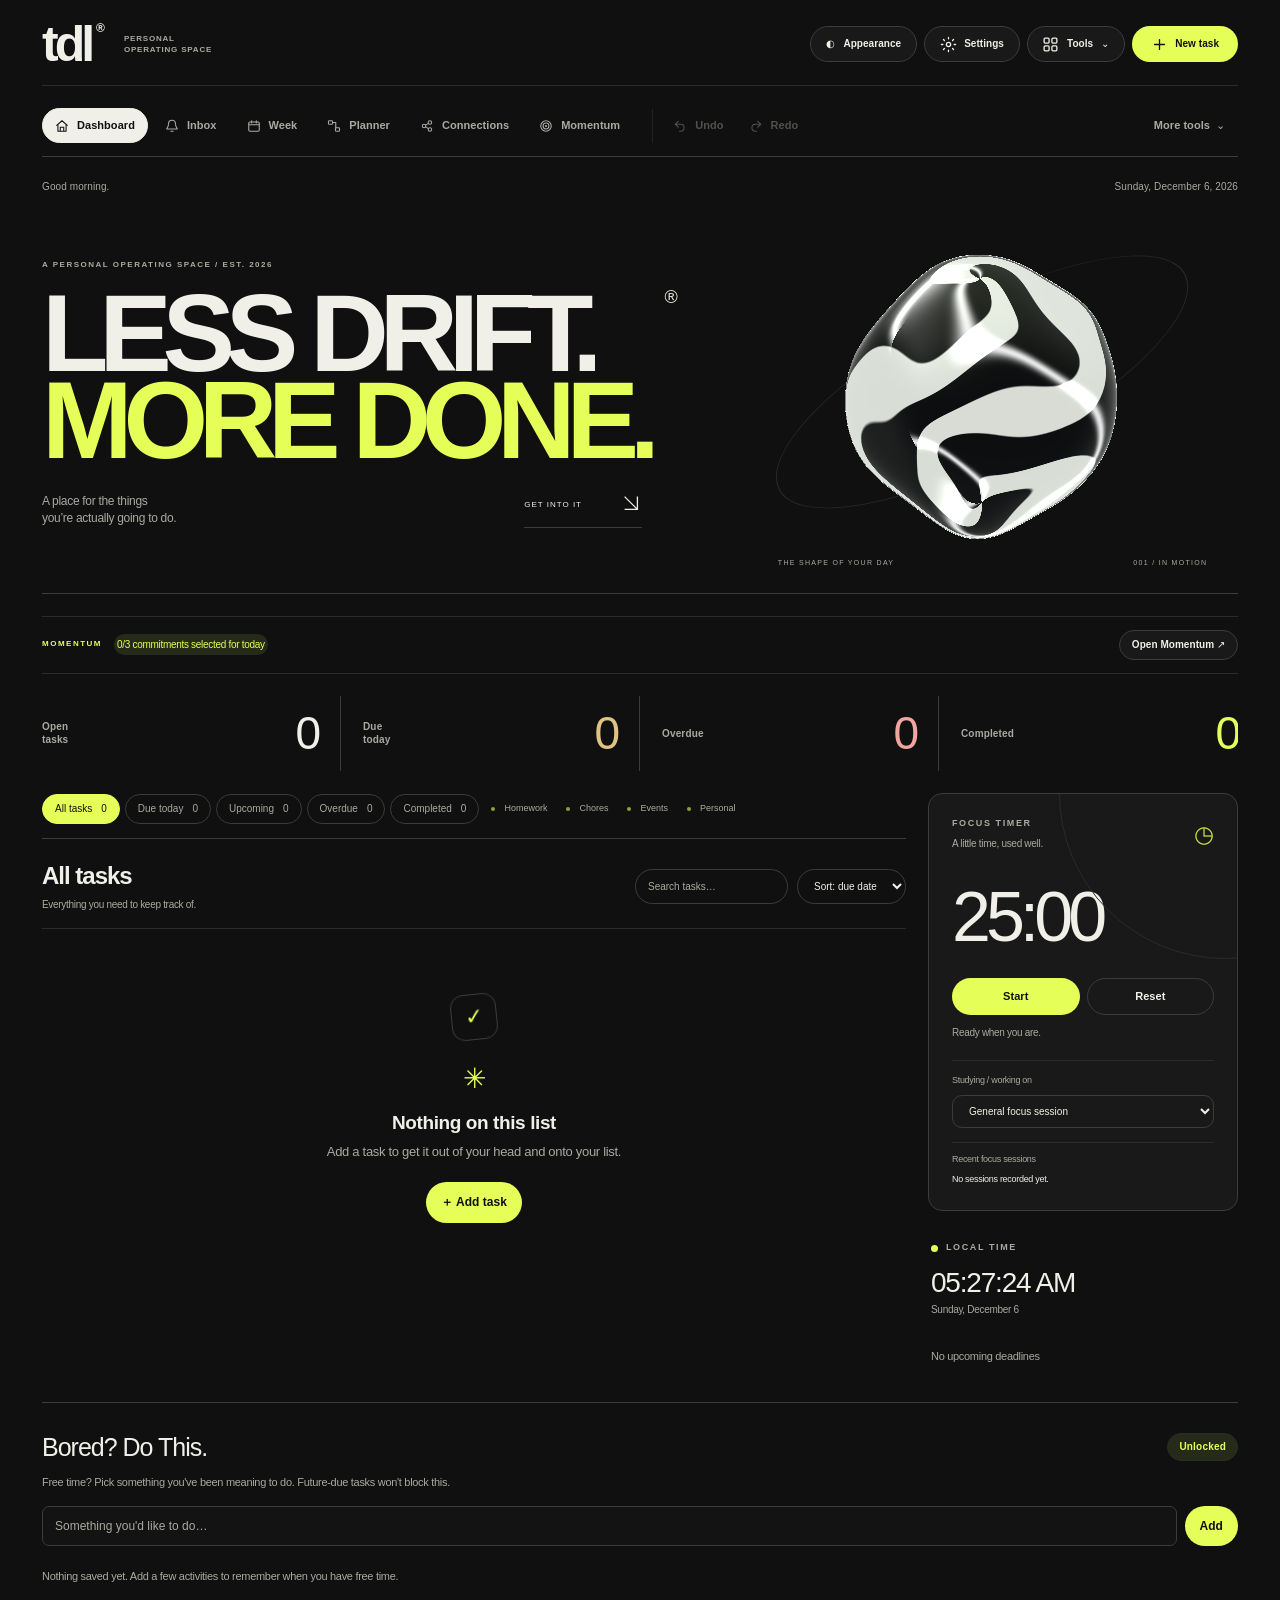
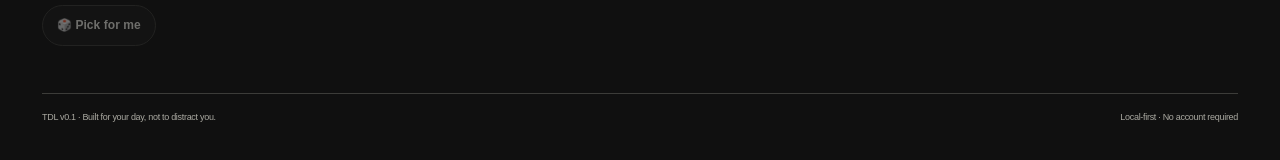
==== app/index.html @ ccfc3666 "Rebuild TDL as an interactive kinetic studio with cursor bubble and chrome sculpture" ====
<!doctype html>
<html lang="en">
<head>
<meta charset="utf-8"><meta name="viewport" content="width=device-width,initial-scale=1">
<meta name="theme-color" content="#090f18"><meta name="description" content="A private, offline-first task dashboard."><link rel="manifest" href="./manifest.webmanifest"><link rel="stylesheet" href="./tdl-extras.css"><link rel="icon" href="./icon.svg" type="image/svg+xml"><title>TDL — Your workspace</title>
<style>
:root{color-scheme:dark;--bg:#11151d;--panel:#1a202b;--line:#303a4a;--text:#eef2f8;--muted:#9aa7ba;--green:#b3f28a;--red:#ff9999;--yellow:#f1d17c}
*{box-sizing:border-box}body{margin:0;background:var(--bg);color:var(--text);font:15px/1.5 system-ui,-apple-system,"Segoe UI",sans-serif}.wrap{max-width:1100px;margin:auto;padding:28px 18px 50px}header{display:flex;justify-content:space-between;align-items:center;gap:12px;margin-bottom:30px}.brand{display:flex;align-items:center;gap:12px}.logo{display:grid;place-items:center;width:42px;height:42px;border-radius:12px;background:var(--green);color:var(--ui-accent-strong);font-weight:900;font-size:20px}.brand h1{margin:0;font-size:22px}.brand p{margin:0;color:var(--text);font-size:14px;font-weight:850;line-height:1.35;letter-spacing:.1px;min-height:38px;max-width:310px}.brand{flex:0 0 345px;min-width:0}.brand>div:last-child{min-width:0}.brand p.tagline-blink{animation:tagline-blink .5s ease-in-out}@keyframes tagline-blink{0%,100%{opacity:1}35%,65%{opacity:.08}}@media(prefers-reduced-motion:reduce){.brand p.tagline-blink{animation:none}}@media(max-width:780px){header{flex-wrap:wrap}.brand{flex:1 1 100%}.brand p{min-height:0}}.btn{border:1px solid var(--line);background:var(--ui-surface-raised);color:var(--text);padding:10px 13px;border-radius:9px;font-weight:650;cursor:pointer}.btn:hover{filter:brightness(1.15)}.primary{background:var(--green);border-color:var(--green);color:var(--ui-accent-strong)}.intro{display:flex;justify-content:space-between;align-items:end;gap:16px;margin-bottom:22px}.eyebrow{color:var(--green);font-size:11px;letter-spacing:1.5px;text-transform:uppercase;font-weight:800}.intro h2{font-size:clamp(27px,4vw,37px);letter-spacing:-1px;margin:5px 0}.intro p,.date{margin:0;color:var(--muted)}.date{text-align:right;font-size:13px}.stats{display:grid;grid-template-columns:repeat(4,1fr);gap:12px;margin-bottom:20px}.stat{padding:15px 17px;border:1px solid var(--line);border-radius:13px;background:var(--panel)}.stat span{color:var(--muted);font-size:12px}.stat strong{display:block;font-size:28px;letter-spacing:-1px}.layout{display:grid;grid-template-columns:190px minmax(0,1fr);gap:15px}.side,.main{border:1px solid var(--line);border-radius:14px;background:var(--panel);overflow:hidden}.side{padding:12px;align-self:start}.side label{display:block;color:var(--muted);font-size:10px;letter-spacing:1.4px;font-weight:800;padding:8px}.nav{display:flex;justify-content:space-between;width:100%;border:0;border-radius:8px;padding:10px;background:transparent;color:var(--muted);text-align:left;cursor:pointer}.nav.active,.nav:hover{background:var(--ui-surface-raised);color:var(--green)}.hint{border-top:1px solid var(--line);padding:12px 8px 3px;margin-top:12px;color:var(--muted);font-size:11px}.toolbar{padding:16px;border-bottom:1px solid var(--line);display:flex;justify-content:space-between;align-items:center;gap:12px;flex-wrap:wrap}.toolbar h3{margin:0;font-size:17px}.toolbar p{margin:2px 0 0;color:var(--muted);font-size:12px}.tools{display:flex;gap:7px;flex-wrap:wrap}input,select,textarea{font:inherit;color:var(--text);background:var(--ui-surface-deep);border:1px solid var(--line);border-radius:8px;padding:9px}.search{width:190px}.tasklist{padding:4px 16px}.task{display:grid;grid-template-columns:20px minmax(0,1fr) auto;gap:12px;padding:15px 0;border-bottom:1px solid var(--line);align-items:start}.task:last-child{border:0}.check{width:18px;height:18px;margin-top:4px;accent-color:var(--green)}.task-title{font-weight:700;overflow-wrap:anywhere}.done .task-title{text-decoration:line-through;color:var(--muted)}.notes{font-size:12px;color:var(--muted);white-space:pre-wrap;overflow-wrap:anywhere;margin-top:4px}.meta{display:flex;flex-wrap:wrap;gap:5px;margin-top:8px}.pill{background:var(--ui-surface-raised);color:var(--text);border-radius:20px;padding:3px 8px;font-size:10px;font-weight:750}.high,.overdue{background:var(--danger-soft);color:var(--red)}.medium,.today{background:var(--warning-soft);color:var(--yellow)}.low{background:var(--accent-soft);color:var(--ui-accent-strong)}.actions{display:flex;gap:3px}.actions button{border:0;background:transparent;color:var(--muted);padding:5px;cursor:pointer}.actions button:hover{color:var(--text)}.empty{text-align:center;padding:42px 16px}.empty p{color:var(--muted);font-size:13px}.footer{margin-top:14px;color:var(--muted);font-size:11px;display:flex;justify-content:space-between;gap:10px}.hidden{display:none!important}.backdrop{position:fixed;inset:0;background:var(--ui-surface-deep);display:grid;place-items:center;padding:16px;z-index:5}.modal{width:min(540px,100%);max-height:90vh;overflow:auto;background:var(--ui-surface);border:1px solid var(--ui-edge-strong);border-radius:15px;padding:22px}.modalhead{display:flex;justify-content:space-between;align-items:center;margin-bottom:18px}.modalhead h3{margin:0}.fields{display:grid;grid-template-columns:1fr 1fr;gap:12px}.field{display:flex;flex-direction:column;gap:5px}.field.full{grid-column:1/-1}.field label{font-size:12px;color:var(--text);font-weight:700}.field input,.field select,.field textarea{width:100%}.field textarea{min-height:75px;resize:vertical}.formactions{display:flex;justify-content:flex-end;gap:8px;margin-top:18px}.toast{position:fixed;bottom:20px;left:50%;transform:translateX(-50%);background:var(--green);color:var(--ui-accent-strong);padding:10px 16px;border-radius:9px;font-weight:700;font-size:13px;z-index:10}
.time-tools{display:grid;grid-template-columns:minmax(0,.9fr) minmax(0,1.1fr);gap:12px;margin-bottom:20px}.time-card{border:1px solid var(--line);border-radius:14px;background:linear-gradient(145deg,var(--ui-surface),var(--ui-surface));padding:17px 19px;min-width:0}.time-card-label{font-size:10px;letter-spacing:1.6px;font-weight:850;color:var(--muted);display:flex;align-items:center;gap:8px}.time-dot{width:7px;height:7px;background:var(--green);border-radius:50%;box-shadow:0 0 10px #b3f28a70}.live-clock{font-size:clamp(31px,5vw,48px);font-weight:750;letter-spacing:-2px;font-variant-numeric:tabular-nums;line-height:1.35;margin-top:6px}.clock-date,.timer-subtitle,.timer-status{font-size:12px;color:var(--muted)}.notification-btn{margin-top:12px;padding:8px 11px;font-size:12px}.notification-status{font-size:11px;color:var(--muted);margin-top:6px;min-height:16px}.deadline-countdowns{display:grid;gap:7px;margin-top:13px}.deadline-countdown{display:flex;justify-content:space-between;align-items:center;gap:12px;padding:7px 9px;border:1px solid var(--line);border-radius:8px;background:var(--ui-surface-deep);font-size:12px;min-width:0}.deadline-task{overflow:hidden;text-overflow:ellipsis;white-space:nowrap;color:var(--text)}.deadline-left{flex-shrink:0;font-weight:800;font-variant-numeric:tabular-nums}.deadline-countdown.red .deadline-left{color:var(--red)}.deadline-countdown.yellow .deadline-left{color:var(--yellow)}.deadline-countdown.green .deadline-left{color:var(--green)}.deadline-empty,.deadline-more{font-size:11px;color:var(--muted)}.deadline-empty{margin-top:10px}.timer-heading{display:flex;align-items:center;justify-content:space-between}.timer-icon{font-size:25px;color:var(--green)}.timer-display{font-size:clamp(35px,5vw,46px);font-weight:750;letter-spacing:-1.5px;font-variant-numeric:tabular-nums;line-height:1.25;margin:2px 0 12px}.timer-controls{display:flex;align-items:end;gap:8px;flex-wrap:wrap}.timer-duration{display:flex;flex-direction:column;gap:3px;color:var(--muted);font-size:10px;font-weight:700}.timer-duration input{width:76px;padding:8px}.timer-controls .btn{padding:9px 12px}.timer-status{margin:9px 0 0;min-height:18px}
@media(max-width:700px){.wrap{padding:18px 12px 35px}.time-tools{grid-template-columns:1fr}.stats{grid-template-columns:repeat(2,1fr)}.layout{grid-template-columns:1fr}.side{display:grid;grid-template-columns:repeat(2,1fr)}.side label,.hint{display:none}.intro{align-items:start;flex-direction:column}.date{text-align:left}.task{grid-template-columns:20px minmax(0,1fr)}.actions{grid-column:2;justify-content:flex-end}.search{flex:1;min-width:100px}.footer{flex-direction:column}}
@media(max-width:430px){.fields{grid-template-columns:1fr}.field.full{grid-column:auto}.date{font-size:12px}}
.focus-options{border-top:1px solid var(--line);margin-top:15px;padding-top:12px;display:grid;gap:7px;font-size:12px;color:var(--muted)}.focus-options select{width:100%;padding:8px;background:var(--ui-surface-deep);color:var(--text);border:1px solid var(--line);border-radius:8px}.focus-toggle{display:flex;align-items:center;gap:8px;color:var(--text)}.focus-options small{font-size:11px}.focus-history{margin-top:14px;padding-top:10px;border-top:1px solid var(--line);font-size:12px}.focus-history strong{display:block;margin-bottom:6px}.focus-history-row{display:flex;justify-content:space-between;gap:8px;padding:5px 0;color:var(--muted);border-bottom:1px solid var(--ui-edge-strong)}.focus-history-row span:first-child{overflow:hidden;text-overflow:ellipsis;white-space:nowrap}.focus-modal{position:fixed;inset:0;z-index:100;background:var(--ui-surface-deep);display:grid;place-items:center;padding:16px}.focus-modal.hidden{display:none}.focus-dialog{width:min(100%,450px);padding:24px;background:var(--panel);border:1px solid var(--line);border-radius:16px;box-shadow:0 16px 60px #0008}.focus-dialog h3{font-size:22px;margin:10px 0}.focus-dialog p{font-size:16px}.focus-dialog form{display:flex;gap:8px}.focus-dialog input{min-width:0;flex:1;padding:10px;background:var(--ui-surface-deep);color:var(--text);border:1px solid var(--line);border-radius:8px}.focus-dialog-actions{display:flex;justify-content:space-between;align-items:center;gap:8px;margin-top:14px;color:var(--muted);font-size:12px}#focusFeedback{font-size:12px;color:var(--yellow);min-height:18px}
.settings-dialog{max-height:min(90vh,760px);overflow:auto}.settings-group{display:grid;gap:10px;border-top:1px solid var(--line);padding:16px 0}.settings-group strong{font-size:14px}.settings-group label{font-size:13px}.settings-group small,.settings-group p{color:var(--muted);font-size:12px;margin:0}.settings-group input[type=number]{width:92px;padding:9px;background:var(--ui-surface-deep);border:1px solid var(--line);border-radius:8px;color:var(--text)}.settings-group .btn{justify-self:start}.settings-note{font-size:11px!important}
#quickText{width:100%;min-height:160px;background:var(--ui-surface-deep);border:1px solid var(--line);border-radius:8px;color:var(--text);padding:10px} .assignment-link{color:var(--green);font-size:12px;font-weight:700}
.stat-link{color:var(--text);text-align:left;cursor:pointer;font:inherit;transition:border-color .15s,background .15s}.stat-link:hover,.stat-link:focus-visible,.stat-link.active{border-color:var(--green);background:var(--ui-surface-raised);outline-offset:3px}.timer-edit{display:block;width:100%;height:auto;border:1px solid transparent;background:transparent;color:var(--text);font-family:inherit;text-align:left;padding:0;border-radius:7px;outline-offset:3px}.timer-edit:not(:disabled):hover,.timer-edit:not(:disabled):focus{border-color:var(--green);background:var(--ui-surface-deep)}.timer-edit:disabled{opacity:1;cursor:default;-webkit-text-fill-color:var(--text)}
.subtask-entry,.subtask-edit-row{display:flex;gap:8px;align-items:center}.subtask-entry input,.subtask-edit-row input[type=text]{flex:1;min-width:0}.subtask-editor,.subtasks{display:grid;gap:7px;margin-top:9px}.subtask-progress{font-size:12px;color:var(--muted);margin-top:7px}.subtask-row{display:flex;gap:8px;align-items:center;font-size:13px;cursor:pointer}.subtask-row input{accent-color:var(--green)}.subtask-row.is-done span{text-decoration:line-through;color:var(--muted)}
.activity-section{margin-top:18px;border:1px solid var(--line);border-radius:14px;background:var(--panel);padding:18px}.activity-head{display:flex;justify-content:space-between;align-items:center;gap:12px}.activity-head h3{margin:0;font-size:19px}.activity-status{font-size:11px;border-radius:99px;padding:4px 9px;background:var(--accent-soft);color:var(--green);font-weight:800}.activity-status.locked{background:var(--danger-soft);color:var(--red)}.activity-muted{color:var(--muted);font-size:13px;margin:8px 0}.activity-entry{display:flex;gap:8px;margin:14px 0}.activity-entry input{flex:1;min-width:0}.activity-items{display:grid;gap:8px;margin:12px 0}.activity-item{display:flex;gap:8px;align-items:center;justify-content:space-between;padding:9px 12px;background:var(--ui-surface-deep);border:1px solid var(--line);border-radius:9px}.activity-pick{padding:12px;background:var(--accent-soft);border-radius:9px;font-weight:700;color:var(--green)}.overdue-actions{display:flex;flex-wrap:wrap;gap:8px;margin-top:12px}
</style>
<link rel="stylesheet" href="./tdl-theme.css">
<link rel="stylesheet" href="./tdl-workspace.css">
<link rel="stylesheet" href="./tdl-momentum.css">
<link rel="stylesheet" href="./tdl-connections.css">
<link rel="stylesheet" href="./tdl-appearance.css">
<link rel="stylesheet" href="./tdl-kinetic.css">
<script src="./tdl-appearance.js"></script>
</head>
<body><div class="wrap">
<header>
<div class="brand"><div class="logo" aria-hidden="true">T.</div><div class="brand-details"><div class="brand-heading"><h1>tdl<sup>®</sup></h1><span class="brand-label">PERSONAL<br>OPERATING SPACE</span></div><p id="tagline" aria-live="polite">Man... DO DAT SHET.</p></div></div>
<div class="header-actions">
<button class="btn appearance-open" type="button" aria-haspopup="dialog"><span aria-hidden="true">◐</span> Appearance</button>
<button class="btn" id="settingsOpen" type="button"><span class="header-icon" aria-hidden="true"><svg viewBox="0 0 24 24" fill="none" stroke="currentColor" stroke-width="1.85" stroke-linecap="round" stroke-linejoin="round"><circle cx="12" cy="12" r="3"/><path d="M12 2v2M12 20v2M4.9 4.9l1.4 1.4m11.4 11.4 1.4 1.4M2 12h2m16 0h2M4.9 19.1l1.4-1.4M17.7 6.3l1.4-1.4"/></svg></span> Settings</button>
<details class="header-utilities"><summary class="btn"><span class="header-icon" aria-hidden="true"><svg viewBox="0 0 24 24" fill="none" stroke="currentColor" stroke-width="1.85" stroke-linecap="round" stroke-linejoin="round"><rect x="3" y="3" width="7" height="7" rx="1.5"/><rect x="14" y="3" width="7" height="7" rx="1.5"/><rect x="3" y="14" width="7" height="7" rx="1.5"/><rect x="14" y="14" width="7" height="7" rx="1.5"/></svg></span> Tools <span aria-hidden="true">⌄</span></summary>
<div class="utility-popover"><button class="btn" id="export" type="button">↓ Export tasks</button><button class="btn" id="importBtn" type="button">↑ Import tasks</button><button class="btn" id="quickAdd" type="button">↳ Paste assignment</button></div></details>
<button class="btn primary" id="add" type="button"><span class="header-icon" aria-hidden="true"><svg viewBox="0 0 24 24" fill="none" stroke="currentColor" stroke-width="1.85" stroke-linecap="round" stroke-linejoin="round"><path d="M12 5v14M5 12h14"/></svg></span> New task</button>
</div></header>
<section class="intro kinetic-hero" aria-labelledby="kinetic-title">
 <div class="kinetic-hero-top"><span id="greeting">Your day, in motion.</span><div class="date" id="todayLabel"></div></div>
 <div class="kinetic-hero-grid"><div class="kinetic-copy"><div class="eyebrow">A PERSONAL OPERATING SPACE / EST. 2026</div><h2 class="kinetic-title" id="kinetic-title">Less drift.<br><span>More done.</span><sup>®</sup></h2><div class="kinetic-hero-bottom"><p>A place for the things<br>you’re actually going to do.</p><button class="kinetic-jump" type="button" data-cursor="LET’S GO" aria-label="Jump to your tasks"><span>GET INTO IT</span><span aria-hidden="true"><svg width="22" height="22" viewBox="0 0 24 24" fill="none" stroke="currentColor" stroke-width="1.4"><path d="M5 5l14 14M5 19h14V5"/></svg></span></button></div></div>
 <div class="kinetic-art" aria-hidden="true"><canvas id="kinetic-chrome"></canvas><div class="kinetic-art-caption"><span>THE SHAPE OF YOUR DAY</span><span>001 / IN MOTION</span></div></div></div>
</section>
<section class="time-tools" aria-label="Clock and timer">
  <article class="time-card clock-card">
    <div class="time-card-label"><span class="time-dot"></span> LOCAL TIME</div>
    <div id="liveClock" class="live-clock" aria-label="Current local time">--:--:--</div>
    <div id="clockDate" class="clock-date">Loading date…</div>

    <div class="deadline-countdowns" id="deadlineCountdowns" aria-label="Upcoming task deadlines"></div>
  </article>
  <article class="time-card timer-card">
    <div class="timer-heading"><div><div class="time-card-label">FOCUS TIMER</div><div class="timer-subtitle">A little time, used well.</div></div><span class="timer-icon">◷</span></div>
    <input id="timerDisplay" class="timer-display timer-edit" type="text" inputmode="numeric" value="25:00" aria-label="Focus timer duration in minutes and seconds" title="Click to edit minutes and seconds before starting" spellcheck="false">
    <div class="timer-controls">
      <button class="btn primary" id="timerStart" type="button">Start</button>
      <button class="btn" id="timerReset" type="button">Reset</button>
    </div>
    <p id="timerStatus" class="timer-status">Ready when you are.</p>
    <div class="focus-options">
      <label for="focusTask">Studying / working on</label>
      <select id="focusTask"><option value="">General focus session</option></select>
      <small>Quiet focus mode. No random questions or interruptions.</small>
    </div>
    <div class="focus-history"><strong>Recent focus sessions</strong><div id="focusHistory">No sessions recorded yet.</div></div>
  </article>
</section>
<div id="settingsModal" class="focus-modal hidden" role="dialog" aria-modal="true" aria-labelledby="settingsTitle">
 <div class="focus-dialog settings-dialog">
  <div class="time-card-label">TDL PREFERENCES</div>
  <h3 id="settingsTitle">Settings</h3>
  <div class="settings-group"><strong>Make it yours</strong><small>Choose a workspace palette. Your choice stays on this device.</small><button class="btn appearance-open" type="button" aria-haspopup="dialog">Choose a theme</button></div>
  <div class="settings-group"><strong>Focus timer</strong>
   <small>Run your timer without interruptions. Completed focus time is saved locally in your session history.</small>
   <label for="settingTimerMinutes">Default timer duration (minutes)</label>
   <input type="number" id="settingTimerMinutes" min="1" max="180" value="25">
  </div>
  <div class="settings-group"><strong>Notifications</strong><p id="notificationStatus" class="settings-note" role="status">Checking browser permission…</p><div style="display:flex;gap:8px;flex-wrap:wrap"><button class="btn" type="button" id="enableNotifications">Enable notifications</button><button class="btn" type="button" id="testNotifications" disabled>Send test notification</button></div><p id="notificationTestResult" class="settings-note" role="status"></p><small>TDL checks reminders only while the app is running. Closed-app alerts are not currently supported. If a test is accepted but nothing appears on your Mac, check macOS System Settings → Notifications for TDL or Google Chrome, and check Focus/Do Not Disturb.</small></div>
  <div class="settings-group"><strong>Data & privacy</strong>
   <p>Tasks, settings, and focus history are stored in this browser. No account or cloud sync.</p>
   <button class="btn" type="button" id="settingsExport">Export task backup</button>
   <p class="settings-note">Export your tasks regularly. Clearing browser site data can erase your local information.</p>
  </div>
  <div class="focus-dialog-actions"><span id="settingsSaved" role="status">Changes save automatically.</span><button class="btn primary" type="button" id="settingsClose">Done</button></div>
 </div>
</div>
<div id="overdueCheckin" class="focus-modal hidden" role="dialog" aria-modal="true" aria-labelledby="overdueCheckinTitle"><div class="focus-dialog"><div class="time-card-label">OVERDUE CHECK-IN · EVERY 90 MINUTES</div><h3 id="overdueCheckinTitle">Did you finish this task?</h3><p id="overdueCheckinTask"></p><div class="overdue-actions"><button type="button" class="btn primary" id="overdueYes">Yes, finished it</button><button type="button" class="btn" id="overdueLater">Not yet — remind me later</button><button type="button" class="btn" id="overdueView">View task</button></div></div></div><div id="notificationModal" class="focus-modal hidden" role="dialog" aria-modal="true" aria-labelledby="notificationPromptTitle"><div class="focus-dialog"><div class="time-card-label">DEADLINE REMINDERS</div><h3 id="notificationPromptTitle">Enable notifications?</h3><p>TDL can remind you about today's tasks and approaching deadlines while the app is open. Allow browser notifications?</p><div class="focus-dialog-actions"><button class="btn" id="notificationNo" type="button">No thanks</button><button class="btn primary" id="notificationYes" type="button">Enable notifications</button></div></div></div>
<section class="stats" aria-label="Task filters"><button type="button" class="stat stat-link" data-stat-view="all"><span>Open tasks</span><strong id="openCount">0</strong></button><button type="button" class="stat stat-link" data-stat-view="today"><span>Due today</span><strong id="todayCount">0</strong></button><button type="button" class="stat stat-link" data-stat-view="overdue"><span>Overdue</span><strong id="overdueCount">0</strong></button><button type="button" class="stat stat-link" data-stat-view="completed"><span>Completed</span><strong id="doneCount">0</strong></button></section>
<div class="layout"><aside class="side"><label>VIEWS</label><button class="nav active" data-view="all">All tasks <span id="allCount">0</span></button><button class="nav" data-view="today">Due today <span id="navToday">0</span></button><button class="nav" data-view="upcoming">Upcoming <span id="navUpcoming">0</span></button><button class="nav" data-view="overdue">Overdue <span id="navOverdue">0</span></button><button class="nav" data-view="completed">Completed <span id="navDone">0</span></button><label>CATEGORIES</label><button class="nav" data-category="Homework">Homework</button><button class="nav" data-category="Chore">Chores</button><button class="nav" data-category="Event">Events</button><button class="nav" data-category="Personal">Personal</button><div id="customCategoryNav"></div><div class="hint">Tasks stay in this browser on this device. Export a backup before clearing browser data.</div></aside>
<main class="main"><div class="toolbar"><div><h3 id="listTitle">All tasks</h3><p id="subtitle">Everything you need to keep track of.</p></div><div class="tools"><input id="search" class="search" type="search" placeholder="Search tasks…" aria-label="Search tasks"><select id="sort" aria-label="Sort tasks"><option value="due">Sort: due date</option><option value="priority">Sort: priority</option><option value="newest">Sort: newest</option></select></div></div><div id="taskList" class="tasklist"></div></main></div>
<section class="activity-section" aria-labelledby="activitiesTitle"><div class="activity-head"><h3 id="activitiesTitle">Bored? Do This.</h3><span class="activity-status locked" id="activityStatus">Locked</span></div><p class="activity-muted" id="activityMessage">Finish today's and overdue tasks to unlock your activity bank.</p><div id="activitiesUnlocked" class="hidden"><form id="activityForm" class="activity-entry"><input id="activityInput" maxlength="140" placeholder="Something you'd like to do…" aria-label="Add optional activity" required><button class="btn primary" type="submit">Add</button></form><div id="activityItems" class="activity-items"></div><button class="btn" type="button" id="activityRandom">🎲 Pick for me</button><div id="activityPicked" class="activity-pick hidden" role="status"></div></div></section><div class="footer"><span>TDL v0.1 · Built for your day, not to distract you.</span><span>Local-first · No account required</span></div></div>
<div id="backdrop" class="backdrop hidden"><section class="modal" role="dialog" aria-modal="true" aria-labelledby="modalTitle"><div class="modalhead"><h3 id="modalTitle">Add a task</h3><button class="btn" id="close" aria-label="Close">×</button></div><form id="form"><div class="fields"><div class="field full"><label for="title">Task name *</label><input id="title" maxlength="160" required placeholder="Finish Network Security lab"></div><div class="field"><label for="category">Category</label><input id="category" type="text" maxlength="50" placeholder="e.g. Homework, STEM Club, Projects" autocomplete="off" spellcheck="false"><small style="color:var(--muted)">Type any category name. New categories appear in the sidebar.</small></div><div class="field"><label for="priority">Priority</label><select id="priority"><option value="medium">Medium</option><option value="high">High</option><option value="low">Low</option></select></div><div class="field"><label for="due">Due date (optional)</label><input id="due" type="date"></div><div class="field"><label for="time">Time (optional)</label><input id="time" type="time"></div><div class="field"><label for="repeat">Repeat</label><select id="repeat"><option value="none">Does not repeat</option><option value="daily">Every day</option><option value="weekdays">Weekdays (Mon–Fri)</option><option value="weekly">Every week</option><option value="monthly">Every month</option><option value="yearly">Every year</option></select></div><div class="field"><label for="repeatEnd">Repeat until (optional)</label><input id="repeatEnd" type="date"></div><div class="field full"><label for="assignmentUrl">Assignment URL</label><input id="assignmentUrl" type="url" maxlength="2000" placeholder="https://..."></div><div class="field full"><label for="subtaskEntry">Subtasks</label><div class="subtask-entry"><input id="subtaskEntry" maxlength="160" placeholder="Add a step…"><button type="button" class="btn" id="subtaskAdd">Add step</button></div><div id="subtaskEditor" class="subtask-editor"></div><small>Break larger tasks into checkable steps.</small></div><div class="field full"><label for="notes">Notes (optional)</label><textarea id="notes" maxlength="2000" placeholder="Details or anything you need to remember…"></textarea></div></div><div class="formactions"><button type="button" class="btn" id="cancel">Cancel</button><button class="btn primary" type="submit">Save task</button></div></form></section></div>
<div id="quickModal" class="focus-modal hidden" role="dialog" aria-modal="true" aria-labelledby="quickTitle"><div class="focus-dialog"><h3 id="quickTitle">Paste homework details</h3><p>Paste an assignment link or copied text. Review before saving.</p><textarea id="quickText" rows="7" placeholder="Chapter 8 Quiz&#10;Due: 2026-10-19 11:59 PM&#10;https://example.edu/assignment"></textarea><p id="quickStatus" role="status"></p><div class="focus-dialog-actions"><button class="btn" id="quickCancel" type="button">Cancel</button><button class="btn primary" id="quickParse" type="button">Review task</button></div></div></div><input type="file" id="file" accept=".json,application/json" class="hidden"><div id="toast" class="toast hidden" role="status"></div>
<script>
(function(){
"use strict";
var KEY="tdl.tasks.v1",tasks=read(),view="all",category="",editing=null,toastTimer;
function $(s){return document.querySelector(s)}function all(s){return Array.prototype.slice.call(document.querySelectorAll(s))}
function read(){try{var x=JSON.parse(localStorage.getItem(KEY)||"[]");return Array.isArray(x)?x.filter(function(t){return t&&typeof t.id==="string"&&typeof t.title==="string"}):[]}catch(e){return []}}
function save(){try{var priorData=localStorage.getItem(KEY);localStorage.setItem(KEY,JSON.stringify(tasks));if(window.TDLX&&typeof window.TDLX.afterTaskSave==="function"){try{window.TDLX.afterTaskSave(priorData)}catch(historyError){console.error("TDL task history failed",historyError)}}}catch(e){notify("Could not save. Browser storage may be unavailable.")}}
function today(){var d=new Date();return d.getFullYear()+"-"+String(d.getMonth()+1).padStart(2,"0")+"-"+String(d.getDate()).padStart(2,"0")}
function parseDate(s){if(!/^\d{4}-\d{2}-\d{2}$/.test(String(s||"")))return null;var p=s.split("-").map(Number),d=new Date(p[0],p[1]-1,p[2]);return d.getFullYear()===p[0]&&d.getMonth()===p[1]-1&&d.getDate()===p[2]?d:null}
// Recurrence is stored on each occurrence. Completing an occurrence creates the next one.
function isoLocal(d){return d.getFullYear()+"-"+String(d.getMonth()+1).padStart(2,"0")+"-"+String(d.getDate()).padStart(2,"0")}
function nextRepeatDate(date,repeat,anchorDay){var d=parseDate(date);if(!d)return "";if(repeat==="daily")d.setDate(d.getDate()+1);else if(repeat==="weekdays"){do{d.setDate(d.getDate()+1)}while(d.getDay()===0||d.getDay()===6)}else if(repeat==="weekly")d.setDate(d.getDate()+7);else if(repeat==="monthly"){var day=anchorDay||d.getDate();d.setDate(1);d.setMonth(d.getMonth()+1);var last=new Date(d.getFullYear(),d.getMonth()+1,0).getDate();d.setDate(Math.min(day,last))}else if(repeat==="yearly"){var month=d.getMonth(),day=anchorDay||d.getDate();d.setDate(1);d.setFullYear(d.getFullYear()+1);d.setMonth(month);d.setDate(Math.min(day,new Date(d.getFullYear(),month+1,0).getDate()))}else return "";return isoLocal(d)}
function spawnNextOccurrence(t){if(!t.repeat||t.repeat==="none"||!t.dueDate)return;var series=t.seriesId||t.id,original=tasks.filter(function(x){return x.id===series||x.seriesId===series}).sort(function(a,b){return (a.dueDate||"").localeCompare(b.dueDate||"")})[0],anchor=t.repeatAnchorDay||(original&&Number((original.dueDate||"").slice(-2)))||Number(t.dueDate.slice(-2));var next=nextRepeatDate(t.dueDate,t.repeat,anchor);if(!next||t.repeatEnd&&next>t.repeatEnd)return;if(tasks.some(function(x){return (x.id===series||x.seriesId===series)&&x.dueDate===next}))return;tasks.push(Object.assign({},t,{id:window.crypto&&crypto.randomUUID?crypto.randomUUID():String(Date.now())+Math.random(),seriesId:series,repeatAnchorDay:anchor,dueDate:next,completed:false,subtasks:taskSubtasks(t).map(function(st){return {id:window.crypto&&crypto.randomUUID?crypto.randomUUID():String(Date.now())+Math.random(),title:st.title,completed:false}}),createdAt:Date.now(),updatedAt:Date.now()}))}
function dateLabel(s){var d=parseDate(s);return d?d.toLocaleDateString(undefined,{month:"short",day:"numeric",year:d.getFullYear()!==new Date().getFullYear()?"numeric":undefined}):""}
function dueAt(t){if(!t.dueDate)return null;var d=parseDate(t.dueDate);if(!d)return null;if(t.dueTime){var p=t.dueTime.split(":").map(Number);d.setHours(p[0]||0,p[1]||0,0,0)}else d.setHours(23,59,59,999);return d}function overdue(t){var due=dueAt(t);return !t.completed&&due&&due.getTime()<Date.now()}function dueToday(t){return !t.completed&&t.dueDate===today()}
function safeAssignmentUrl(s){try{var u=new URL(String(s||"").trim());return /^https?:$/.test(u.protocol)?u.href:""}catch(e){return ""}}
function parseAssignment(text){var lines=text.trim().split(/\r?\n/).map(function(x){return x.trim()}).filter(Boolean),urlMatch=text.match(/https?:\/\/[^\s<>"']+/i),url=safeAssignmentUrl(urlMatch?urlMatch[0].replace(/[),.;]+$/,""):""),dueMatch=text.match(/\bdue\s*(?:date)?\s*[:\-]\s*([^\n]+)/i),due="",time="";if(dueMatch){var value=dueMatch[1],iso=value.match(/20\d{2}-\d{2}-\d{2}/);if(iso)due=iso[0];else{var d=new Date(value.replace(/\s+at\s+/i," "));if(!isNaN(d.getTime()))due=isoLocal(d)}var clock=value.match(/(\d{1,2}):(\d{2})\s*(am|pm)?/i);if(clock){var h=+clock[1],m=+clock[2];if(clock[3])h=h%12+(clock[3].toLowerCase()==="pm"?12:0);if(h<24&&m<60)time=String(h).padStart(2,"0")+":"+String(m).padStart(2,"0")}}var title=lines.find(function(x){return !/^https?:/i.test(x)&&!/^due\s*(date)?\s*[:\-]/i.test(x)&&x.length<=160})||"";return {title:title,url:url,due:due,time:time,notes:lines.filter(function(x){return x!==title&&!/^https?:/i.test(x)&&!/^due\s*(date)?\s*[:\-]/i.test(x)}).join("\n").slice(0,2000)}}
function esc(s){return String(s==null?"":s).replace(/[&<>"']/g,function(c){return {"&":"&amp;","<":"&lt;",">":"&gt;",'"':"&quot;","'":"&#39;"}[c]})}
function notify(s){var el=$("#toast");el.textContent=s;el.classList.remove("hidden");clearTimeout(toastTimer);toastTimer=setTimeout(function(){el.classList.add("hidden")},2500)}
function counts(){var open=tasks.filter(function(t){return !t.completed});return {open:open.length,today:open.filter(dueToday).length,overdue:open.filter(overdue).length,done:tasks.filter(function(t){return t.completed}).length,upcoming:open.filter(function(t){return t.dueDate&&t.dueDate>today()}).length}}
function stats(){var c=counts();$("#openCount").textContent=c.open;$("#todayCount").textContent=c.today;$("#overdueCount").textContent=c.overdue;$("#doneCount").textContent=c.done;$("#allCount").textContent=c.open;$("#navToday").textContent=c.today;$("#navOverdue").textContent=c.overdue;$("#navDone").textContent=c.done;$("#navUpcoming").textContent=c.upcoming}
function title(){if(category)return ({Homework:"Homework",Chore:"Chores",Event:"Events",Personal:"Personal"}[category]||category);return {all:"All tasks",today:"Due today",upcoming:"Upcoming",overdue:"Overdue",completed:"Completed"}[view]||"All tasks"}
function getTasks(){var q=$("#search").value.trim().toLowerCase();var list=tasks.filter(function(t){if(category&&t.category!==category)return false;if(!category){if(view==="today"&&!dueToday(t))return false;if(view==="upcoming"&&(t.completed||!t.dueDate||t.dueDate<=today()))return false;if(view==="overdue"&&!overdue(t))return false;if(view==="completed"&&!t.completed)return false;if(view!=="completed"&&view!=="overdue"&&t.completed)return false}return !q||[t.title,t.notes,t.category,t.priority].some(function(v){return String(v||"").toLowerCase().indexOf(q)!==-1})});var sort=$("#sort").value;if(view==="today"&&!category){list.sort(function(a,b){return dueAt(a).getTime()-dueAt(b).getTime()||(a.title||"").localeCompare(b.title||"")});return list}list.sort(function(a,b){if(sort==="newest")return (b.createdAt||0)-(a.createdAt||0);if(sort==="priority")return ({high:0,medium:1,low:2}[a.priority]||1)-({high:0,medium:1,low:2}[b.priority]||1)||(a.dueDate||"9999").localeCompare(b.dueDate||"9999");return (a.completed-b.completed)||(a.dueDate||"9999").localeCompare(b.dueDate||"9999")||(({high:0,medium:1,low:2}[a.priority]||1)-({high:0,medium:1,low:2}[b.priority]||1))});return list}
function taskSubtasks(t){return Array.isArray(t.subtasks)?t.subtasks.filter(function(x){return x&&typeof x.title==="string"}):[]}
var draftSubtasks=[];
function renderSubtaskEditor(){$("#subtaskEditor").innerHTML=draftSubtasks.map(function(st,i){return '<div class="subtask-edit-row" data-sub-index="'+i+'"><input type="checkbox" data-sub-edit="check" '+(st.completed?"checked":"")+' aria-label="Step completed"><input type="text" data-sub-edit="title" maxlength="160" value="'+esc(st.title)+'" aria-label="Step title"><button type="button" class="btn" data-sub-edit="remove" aria-label="Remove step">×</button></div>'}).join("")}
function addDraftSubtask(){var input=$("#subtaskEntry"),title=input.value.trim();if(!title)return;if(draftSubtasks.length>=50){notify("Maximum 50 steps");return}draftSubtasks.push({id:window.crypto&&crypto.randomUUID?crypto.randomUUID():String(Date.now())+Math.random(),title:title,completed:false});input.value="";renderSubtaskEditor();input.focus()}
$("#subtaskAdd").addEventListener("click",addDraftSubtask);
$("#subtaskEntry").addEventListener("keydown",function(e){if(e.key==="Enter"){e.preventDefault();addDraftSubtask()}});
$("#subtaskEditor").addEventListener("input",function(e){if(e.target.dataset.subEdit!=="title")return;var i=Number(e.target.closest("[data-sub-index]").dataset.subIndex);if(draftSubtasks[i])draftSubtasks[i].title=e.target.value});
$("#subtaskEditor").addEventListener("change",function(e){if(e.target.dataset.subEdit!=="check")return;var i=Number(e.target.closest("[data-sub-index]").dataset.subIndex);if(draftSubtasks[i])draftSubtasks[i].completed=e.target.checked});
$("#subtaskEditor").addEventListener("click",function(e){if(e.target.dataset.subEdit!=="remove")return;var i=Number(e.target.closest("[data-sub-index]").dataset.subIndex);draftSubtasks.splice(i,1);renderSubtaskEditor()});
function renderCategoryNav(){
 var defaults=["Homework","Chore","Event","Personal"];
 var names=Array.from(new Set(tasks.map(function(t){return String(t.category||"Personal").trim()}).filter(Boolean)));
 var custom=names.filter(function(n){return !defaults.some(function(d){return d.toLowerCase()===n.toLowerCase()})}).sort(function(a,b){return a.localeCompare(b)});
 $("#customCategoryNav").innerHTML=custom.map(function(n){return '<button class="nav" type="button" data-category="'+esc(n)+'">'+esc(n)+'</button>'}).join("");

}
$("#customCategoryNav").addEventListener("click",function(e){var b=e.target.closest("[data-category]");if(!b)return;view="all";category=b.dataset.category;render()});
function relationMeta(t){
 var links=window.TDLConnections;
 if(!links)return "";
 var info=links.summary(t.id);
 var out="";
 if(info.total)out+='<span class="pill tdlc-task-pill">↗ '+info.total+' link'+(info.total===1?"":"s")+'</span>';
 if(!t.completed&&info.blocked)out+='<span class="pill tdlc-task-blocked">⛔ '+info.blocked+' unmet prerequisite'+(info.blocked===1?"":"s")+'</span>';
 if(info.children)out+='<span class="pill tdlc-task-child-progress">◫ '+info.childrenDone+'/'+info.children+' child tasks</span>';
 return out
}
function render(){refreshFocusTaskOptions();stats();renderCategoryNav();renderActivityBank();all("[data-stat-view]").forEach(function(b){b.classList.toggle("active",!category&&b.dataset.statView===view);b.setAttribute("aria-pressed",String(!category&&b.dataset.statView===view))});$("#listTitle").textContent=title();$("#subtitle").textContent=view==="today"?"Handle today's priorities.":view==="upcoming"?"What's coming up next.":view==="overdue"?"Tasks that have passed their due date.":view==="completed"?"A record of what you've finished.":category?"Tasks in this category.":"Everything you need to keep track of.";all(".nav").forEach(function(b){b.classList.toggle("active",(!category&&b.dataset.view===view)||(!!category&&b.dataset.category===category))});var list=getTasks(),el=$("#taskList");if(!list.length){el.innerHTML='<div class="empty"><div style="font-size:28px">✳</div><h4>'+( $("#search").value.trim()?"No matching tasks":view==="completed"?"Nothing completed yet":"Nothing on this list")+'</h4><p>'+( $("#search").value.trim()?"Try a different search.":"Add a task to get it out of your head and onto your list.")+'</p><button class="btn primary" id="emptyAdd">＋ Add task</button></div>';$("#emptyAdd").addEventListener("click",function(){open()});return}el.innerHTML=list.map(function(t){var due=t.dueDate?'<span class="pill '+(overdue(t)?"overdue":dueToday(t)?"today":"")+'">'+(overdue(t)?"Overdue · ":dueToday(t)?"Today · ":"Due · ")+esc(dateLabel(t.dueDate))+(t.dueTime?" "+esc(t.dueTime):"")+"</span>":"";return '<article class="task '+(t.completed?"done":"")+'" data-id="'+esc(t.id)+'"><input class="check" type="checkbox" data-action="toggle" aria-label="Complete task" '+(t.completed?"checked":"")+'><div><div class="task-title">'+esc(t.title)+'</div>'+(t.notes?'<div class="notes">'+esc(t.notes)+"</div>":"")+(taskSubtasks(t).length?'<div class="subtask-progress">'+taskSubtasks(t).filter(function(x){return x.completed}).length+'/'+taskSubtasks(t).length+' steps completed</div><div class="subtasks">'+taskSubtasks(t).map(function(st){return '<label class="subtask-row '+(st.completed?"is-done":"")+'"><input type="checkbox" data-action="subtask-toggle" data-sub-id="'+esc(st.id)+'" '+(st.completed?"checked":"")+' '+(t.completed?"disabled":"")+'><span>'+esc(st.title)+'</span></label>'}).join("")+'</div>':"")+'<div class="meta"><span class="pill">'+esc(t.category||"Personal")+'</span><span class="pill '+esc(t.priority||"medium")+'">'+esc((t.priority||"medium").charAt(0).toUpperCase()+(t.priority||"medium").slice(1))+" priority</span>"+due+(safeAssignmentUrl(t.assignmentUrl)?'<a class="assignment-link" target="_blank" rel="noopener noreferrer" href="'+esc(safeAssignmentUrl(t.assignmentUrl))+'">↗ Open assignment</a>':"")+(t.repeat&&t.repeat!=="none"?'<span class="pill">↻ '+esc(({daily:"Daily",weekdays:"Weekdays",weekly:"Weekly",monthly:"Monthly",yearly:"Yearly"})[t.repeat]||t.repeat)+"</span>":"")+relationMeta(t)+"</div></div><div class=\"actions\"><button data-action=\"connections\" type=\"button\" aria-label=\"Open task connections\">↗ Links</button><button data-action=\"edit\" type=\"button\">Edit</button><button data-action=\"delete\" type=\"button\">Delete</button></div></article>" }).join("")}
function open(t){editing=t?t.id:null;$("#form").reset();$("#category").value="Personal";draftSubtasks=t?taskSubtasks(t).map(function(x){return Object.assign({},x)}):[];renderSubtaskEditor();$("#modalTitle").textContent=t?"Edit task":"Add a task";if(t){$("#title").value=t.title;$("#category").value=t.category||"Personal";$("#priority").value=t.priority||"medium";$("#due").value=t.dueDate||"";$("#time").value=t.dueTime||"";$("#notes").value=t.notes||"";$("#assignmentUrl").value=t.assignmentUrl||"";$("#repeat").value=t.repeat||"none";$("#repeatEnd").value=t.repeatEnd||""}$("#backdrop").classList.remove("hidden");$("#title").focus()}
function close(){ $("#backdrop").classList.add("hidden");editing=null}
$("#form").addEventListener("submit",function(e){e.preventDefault();if($("#subtaskEntry").value.trim())addDraftSubtask();var name=$("#title").value.trim();if(!name)return;var old=tasks.find(function(t){return t.id===editing});var repeat=$("#repeat").value,repeatEnd=$("#repeatEnd").value;if(repeat!=="none"&&!$("#due").value){notify("Recurring tasks need a due date.");return}if(repeat!=="none"&&repeatEnd&&repeatEnd<$("#due").value){notify("Repeat end must be on or after the due date.");return}if($("#assignmentUrl").value.trim()&&!safeAssignmentUrl($("#assignmentUrl").value)){notify("Invalid assignment URL");return}var item={id:editing||(window.crypto&&crypto.randomUUID?crypto.randomUUID():String(Date.now())+Math.random()),title:name,category:($("#category").value.trim()||"Personal"),priority:$("#priority").value,dueDate:$("#due").value,dueTime:$("#time").value,notes:$("#notes").value.trim(),subtasks:draftSubtasks.filter(function(x){return x.title.trim()}).map(function(x){return {id:x.id,title:x.title.trim(),completed:!!x.completed}}),assignmentUrl:safeAssignmentUrl($("#assignmentUrl").value),repeat:repeat,repeatEnd:repeat==="none"?"":repeatEnd,repeatAnchorDay:repeat==="none"?null:(old&&old.dueDate===$("#due").value&&old.repeatAnchorDay?old.repeatAnchorDay:Number($("#due").value.slice(-2))),seriesId:old?old.seriesId||old.id:null,completed:old?old.completed:false,createdAt:old?old.createdAt:Date.now(),updatedAt:Date.now()};if(old)tasks=tasks.map(function(t){return t.id===editing?item:t});else tasks.push(item);save();close();render();notify(old?"Task updated":"Task added")});
$("#quickAdd").addEventListener("click",function(){$("#quickModal").classList.remove("hidden");$("#quickText").focus()});
$("#quickCancel").addEventListener("click",function(){$("#quickModal").classList.add("hidden")});
$("#quickParse").addEventListener("click",function(){var raw=$("#quickText").value;if(!raw.trim()){$("#quickStatus").textContent="Paste a link or text first.";return}var d=parseAssignment(raw);$("#quickModal").classList.add("hidden");open();$("#category").value="Homework";$("#title").value=d.title;$("#assignmentUrl").value=d.url;$("#due").value=d.due;$("#time").value=d.time;$("#notes").value=d.notes;notify("Review details before saving")});
$("#add").addEventListener("click",function(){open()});$("#close").addEventListener("click",close);$("#cancel").addEventListener("click",close);$("#backdrop").addEventListener("click",function(e){if(e.target===$("#backdrop"))close()});document.addEventListener("keydown",function(e){if(e.key==="Escape")close();if((e.ctrlKey||e.metaKey)&&e.key.toLowerCase()==="k"){e.preventDefault();$("#search").focus()}});
all(".nav").forEach(function(b){b.addEventListener("click",function(){view=b.dataset.view||"all";category=b.dataset.category||"";render()})});all("[data-stat-view]").forEach(function(b){b.addEventListener("click",function(){view=b.dataset.statView;category="";$("#search").value="";render();$(".main").scrollIntoView({behavior:"smooth",block:"start"})})});$("#search").addEventListener("input",render);$("#sort").addEventListener("change",render);
$("#taskList").addEventListener("click",function(e){var b=e.target.closest("[data-action]");if(!b)return;var article=b.closest("[data-id]"),t=tasks.find(function(x){return x.id===article.dataset.id});if(!t)return;
 if(b.dataset.action==="connections"){
  if(window.TDLConnections)window.TDLConnections.openTask(t.id);
  else notify("Connections are still loading. Reload TDL if this persists.");
  return
 }
 if(b.dataset.action==="edit")open(t);if(b.dataset.action==="delete"&&confirm(window.TDLConnections&&window.TDLConnections.summary(t.id).total?
 "Delete this task? It has "+window.TDLConnections.summary(t.id).total+" connection(s). Connections stay saved as missing references until you restore this task or unlink them in Connections.":
 "Delete this task?")){tasks=tasks.filter(function(x){return x.id!==t.id});save();render();notify("Task deleted")}});
$("#taskList").addEventListener("change",function(e){if(e.target.matches('[data-action="subtask-toggle"]')){var article=e.target.closest("[data-id]"),task=tasks.find(function(t){return t.id===article.dataset.id});if(!task||task.completed)return;var subId=e.target.dataset.subId;task.subtasks=taskSubtasks(task).map(function(st){return st.id===subId?Object.assign({},st,{completed:e.target.checked}):st});task.updatedAt=Date.now();save();render();return}if(!e.target.matches('[data-action="toggle"]'))return;var id=e.target.closest("[data-id]").dataset.id;var target=tasks.find(function(t){return t.id===id});if(!target)return;var checked=e.target.checked;
 if(checked&&!target.completed&&window.TDLConnections&&window.TDLConnections.isBlocked(id)){
  var unmet=window.TDLConnections.blockers(id);
  var explanation=unmet.slice(0,3).map(function(t){return t.title}).join(", ")+(unmet.length>3?" and "+(unmet.length-3)+" more":"");
  if(!confirm("This task is BLOCKED by unfinished prerequisites: "+explanation+". Mark it complete anyway?")){
   e.target.checked=false;notify("Task left unfinished. Open Links to review prerequisites.");return
  }
 }
 tasks=tasks.map(function(t){return t.id===id?Object.assign({},t,{completed:checked,updatedAt:Date.now()}):t});if(checked&&!target.completed)spawnNextOccurrence(target);save();render()});
$("#export").addEventListener("click",function(){var blob=new Blob([JSON.stringify({app:"TDL",version:1,exportedAt:new Date().toISOString(),tasks:tasks,activities:activities},null,2)],{type:"application/json"}),url=URL.createObjectURL(blob),a=document.createElement("a");a.href=url;a.download="tdl-backup-"+today()+".json";a.click();URL.revokeObjectURL(url);notify("Backup exported")});
$("#importBtn").addEventListener("click",function(){$("#file").click()});$("#file").addEventListener("change",function(e){var f=e.target.files[0];if(!f)return;var reader=new FileReader();reader.onload=function(){try{var data=JSON.parse(reader.result),incoming=Array.isArray(data)?data:data.tasks;if(!Array.isArray(incoming)||!incoming.every(function(t){return t&&typeof t.title==="string"}))throw Error();if(!confirm("Import "+incoming.length+" tasks? This replaces the tasks currently saved in this browser."))return;tasks=incoming.map(function(t){return Object.assign({},t,{id:typeof t.id==="string"?t.id:String(Date.now())+Math.random()})});if(data&&Array.isArray(data.activities)){activities=data.activities.filter(function(a){return a&&typeof a.id==="string"&&typeof a.title==="string"}).slice(0,200);saveActivities()}save();render();notify("Backup imported")}catch(e){notify("That file is not a valid TDL backup")}$("#file").value=""};reader.readAsText(f)});
// Optional activities: a separate local collection gated by today's outstanding work.
var ACTIVITY_KEY="tdl.activities.v1",activities=readActivities(),activityChoice="";
function readActivities(){try{var data=JSON.parse(localStorage.getItem(ACTIVITY_KEY)||"[]");return Array.isArray(data)?data.filter(function(x){return x&&typeof x.id==="string"&&typeof x.title==="string"}).slice(0,200):[]}catch(e){return []}}
function saveActivities(){try{localStorage.setItem(ACTIVITY_KEY,JSON.stringify(activities))}catch(e){notify("Unable to save activities")}}
function activityBlockers(){return tasks.filter(function(t){return !t.completed&&t.dueDate&&t.dueDate<=today()})}
function renderActivityBank(){var blocked=activityBlockers(),locked=blocked.length>0;$("#activityStatus").textContent=locked?"Locked":"Unlocked";$("#activityStatus").classList.toggle("locked",locked);$("#activityMessage").textContent=locked?blocked.length+" task"+(blocked.length===1?"":"s")+" due today or overdue. Complete "+(blocked.length===1?"it":"them")+" to unlock your activity bank.":"Free time? Pick something you've been meaning to do. Future-due tasks won't block this.";$("#activitiesUnlocked").classList.toggle("hidden",locked);if(locked){activityChoice="";$("#activityPicked").classList.add("hidden");return}$("#activityItems").innerHTML=activities.length?activities.map(function(a){return '<div class="activity-item"><span>'+esc(a.title)+'</span><button type="button" class="btn" data-remove-activity="'+esc(a.id)+'">Remove</button></div>'}).join(""):'<p class="activity-muted">Nothing saved yet. Add a few activities to remember when you have free time.</p>';$("#activityRandom").disabled=!activities.length;if(activityChoice&&!activities.some(function(a){return a.id===activityChoice}))activityChoice="";var pick=activities.find(function(a){return a.id===activityChoice});$("#activityPicked").classList.toggle("hidden",!pick);if(pick)$("#activityPicked").textContent="Try this: "+pick.title}
$("#activityForm").addEventListener("submit",function(e){e.preventDefault();if(activityBlockers().length)return;var title=$("#activityInput").value.trim();if(!title)return;if(activities.length>=200){notify("Activity bank limit: 200");return}activities.push({id:window.crypto&&crypto.randomUUID?crypto.randomUUID():String(Date.now())+Math.random(),title:title});$("#activityInput").value="";saveActivities();renderActivityBank()});
$("#activityItems").addEventListener("click",function(e){var b=e.target.closest("[data-remove-activity]");if(!b||activityBlockers().length)return;activities=activities.filter(function(a){return a.id!==b.dataset.removeActivity});saveActivities();renderActivityBank()});
$("#activityRandom").addEventListener("click",function(){if(activityBlockers().length||!activities.length)return;activityChoice=activities[Math.floor(Math.random()*activities.length)].id;renderActivityBank()});
// Check-in cooldowns persist across reloads and are scoped to each task's current deadline.
var CHECKIN_KEY="tdl.overdueCheckins.v1",CHECKIN_MS=90*60000,activeCheckin=null;
function readCheckins(){try{var x=JSON.parse(localStorage.getItem(CHECKIN_KEY)||"{}");return x&&typeof x==="object"&&!Array.isArray(x)?x:{}}catch(e){return {}}}
function saveCheckins(x){try{localStorage.setItem(CHECKIN_KEY,JSON.stringify(x))}catch(e){}}
function overduePending(){return tasks.filter(function(t){return overdue(t)}).sort(function(a,b){return dueAt(a)-dueAt(b)})}
function closeOverdueCheckin(){activeCheckin=null;$("#overdueCheckin").classList.add("hidden")}
function checkOverdueCheckins(){if(activeCheckin||!$("#notificationModal").classList.contains("hidden")||!$("#settingsModal").classList.contains("hidden")||!$("#backdrop").classList.contains("hidden"))return;var now=Date.now(),history=readCheckins(),pending=overduePending(),live={};pending.forEach(function(t){live[t.id+":"+dueAt(t).getTime()]=true});Object.keys(history).forEach(function(k){if(!live[k])delete history[k]});var next=pending.find(function(t){var key=t.id+":"+dueAt(t).getTime();return !history[key]||now-history[key]>=CHECKIN_MS});if(!next){saveCheckins(history);return}activeCheckin=next.id;history[next.id+":"+dueAt(next).getTime()]=now;saveCheckins(history);$("#overdueCheckinTask").textContent=next.title;$("#overdueCheckin").classList.remove("hidden");if(notificationSupported()&&Notification.permission==="granted")sendTaskNotification("Overdue: did you finish it?",next.title+" — open TDL to respond.","tdl-overdue-"+next.id)}
$("#overdueYes").addEventListener("click",function(){var t=tasks.find(function(x){return x.id===activeCheckin});if(t&&!t.completed){
  if(window.TDLConnections&&window.TDLConnections.isBlocked(t.id)){
   var waiting=window.TDLConnections.blockers(t.id).map(function(x){return x.title}).slice(0,3).join(", ");
   if(!confirm("This overdue task is BLOCKED by: "+waiting+". Mark it complete anyway?")){closeOverdueCheckin();render();return}
  }
  t.completed=true;t.updatedAt=Date.now();spawnNextOccurrence(t);save()
 }closeOverdueCheckin();render();window.setTimeout(checkOverdueCheckins,300)});
$("#overdueLater").addEventListener("click",function(){closeOverdueCheckin();notify("We'll check again in 90 minutes.");window.setTimeout(checkOverdueCheckins,300)});
$("#overdueView").addEventListener("click",function(){closeOverdueCheckin();view="overdue";category="";$("#search").value="";render();$(".main").scrollIntoView({behavior:"smooth",block:"start"})});
window.setInterval(function(){renderActivityBank();checkOverdueCheckins()},60000);
document.addEventListener("visibilitychange",function(){if(!document.hidden){renderActivityBank();checkOverdueCheckins()}});
window.setTimeout(checkOverdueCheckins,1600);
// Rotate the tiny motivational crisis in the header. Entirely local and offline.
var taglines=["Man... DO DAT SHET.","This needs to get done like today btw."];
var taglineIndex=0;
window.setInterval(function(){
  var el=$("#tagline");
  if(!el)return;
  el.classList.remove("tagline-blink");
  void el.offsetWidth; // Restart the blink animation each time.
  el.classList.add("tagline-blink");
  window.setTimeout(function(){taglineIndex=(taglineIndex+1)%taglines.length;el.textContent=taglines[taglineIndex]},250);
  window.setTimeout(function(){el.classList.remove("tagline-blink")},520);
},15000);

// Live local clock. Uses the device's configured time zone and updates once per second.
function formatDeadline(ms){var mins=Math.max(0,Math.floor(ms/60000)),days=Math.floor(mins/1440),hours=Math.floor((mins%1440)/60),minutes=mins%60;if(days)return days+"d "+hours+"h";if(hours)return hours+"h "+minutes+"m";return minutes+"m"}
function renderDeadlineCountdowns(){var el=$("#deadlineCountdowns");if(!el)return;var now=Date.now(),upcoming=tasks.filter(function(t){if(t.completed)return false;var due=dueAt(t);return due&&due.getTime()>now}).map(function(t){return {task:t,due:dueAt(t)}}).sort(function(a,b){return a.due-b.due});if(!upcoming.length){el.innerHTML='<div class="deadline-empty">No upcoming deadlines</div>';return}el.innerHTML=upcoming.slice(0,5).map(function(item){var ms=item.due.getTime()-now,days=ms/86400000,level=ms<=86400000?"red":days<=3?"yellow":days>7?"green":"neutral";return '<div class="deadline-countdown '+level+'"><span class="deadline-task" title="'+esc(item.task.title)+'">'+esc(item.task.title)+'</span><span class="deadline-left">'+formatDeadline(ms)+'</span></div>'}).join("")+(upcoming.length>5?'<div class="deadline-more">+'+(upcoming.length-5)+' more upcoming</div>':"")}
function updateClock(){var now=new Date();$("#liveClock").textContent=now.toLocaleTimeString(undefined,{hour:"2-digit",minute:"2-digit",second:"2-digit"});$("#clockDate").textContent=now.toLocaleDateString(undefined,{weekday:"long",month:"long",day:"numeric"});renderDeadlineCountdowns();}
updateClock();window.setInterval(updateClock,1000);

// Local browser notifications: due-today summary plus deadlines entering the next 24 hours.
var NOTIFY_KEY="tdl.notificationHistory.v2";
function notificationHistory(){try{var value=JSON.parse(localStorage.getItem(NOTIFY_KEY)||"{}");return value&&typeof value==="object"&&!Array.isArray(value)?value:{}}catch(e){return {}}}
function setNotificationHistory(h){try{localStorage.setItem(NOTIFY_KEY,JSON.stringify(h))}catch(e){}}
function notificationStatus(message){var el=$("#notificationStatus");if(el)el.textContent=message}
function notificationSupported(){return "Notification" in window && window.isSecureContext}
// Prefer service-worker notifications, supported on more mobile browsers.
// This function reports whether the browser API accepted the notification,
// not whether the OS actually displayed it (e.g. macOS Focus can suppress it).
function sendTaskNotification(title,body,tag){
 if(!notificationSupported()||Notification.permission!=="granted")return Promise.resolve(false);
 var options={body:body,tag:tag,icon:"./icon.svg"};
 function pageFallback(){
  try{new Notification(title,options);return true}
  catch(e){return false}
 }
 if("serviceWorker" in navigator&&navigator.serviceWorker&&typeof navigator.serviceWorker.getRegistration==="function"){
  return navigator.serviceWorker.getRegistration("./").then(function(reg){
   if(reg&&typeof reg.showNotification==="function"){
    return reg.showNotification(title,options).then(function(){return true}).catch(function(){return pageFallback()});
   }
   return pageFallback();
  }).catch(function(){return pageFallback()});
 }
 return Promise.resolve(pageFallback());
}
function checkDeadlineNotifications(){
 if(!notificationSupported()||Notification.permission!=="granted")return;
 var now=Date.now(),todayKey=today(),history=notificationHistory(),dueTodayTasks=[],soonTasks=[];
 tasks.forEach(function(t){
  if(t.completed||!t.dueDate)return;
  var due=dueAt(t);if(!due)return;
  if(t.dueDate===todayKey){
   var k="today:"+todayKey+":"+t.id;
   if(!history[k])dueTodayTasks.push(t);
  }else if(due.getTime()>now&&due.getTime()-now<=86400000){
   var k2="soon:"+t.id+":"+due.getTime();
   if(!history[k2])soonTasks.push({task:t,due:due,key:k2});
  }
 });
 if(dueTodayTasks.length){
  var names=dueTodayTasks.slice(0,5).map(function(t){return t.title});
  var body=names.join(", ")+(dueTodayTasks.length>5?" and "+(dueTodayTasks.length-5)+" more":"");
  sendTaskNotification(dueTodayTasks.length===1?"Task due today":"Tasks due today",body,"tdl-due-today-"+todayKey).then(function(accepted){
   if(!accepted)return;
   var current=notificationHistory();
   dueTodayTasks.forEach(function(t){current["today:"+todayKey+":"+t.id]=true});
   setNotificationHistory(current);
  });
 }
 soonTasks.forEach(function(item){
  var mins=Math.max(1,Math.ceil((item.due.getTime()-now)/60000));
  var hours=Math.ceil(mins/60);
  var when=mins>=60?hours+" hour"+(hours===1?"":"s"):mins+" minute"+(mins===1?"":"s");
  sendTaskNotification("Deadline coming up",item.task.title+" is due in about "+when+".","tdl-deadline-"+item.task.id+"-"+item.due.getTime()).then(function(accepted){
   if(!accepted)return;
   var current=notificationHistory();current[item.key]=true;setNotificationHistory(current);
  });
 });
}
function updateNotificationControl(){var button=$("#enableNotifications"),test=$("#testNotifications");test.disabled=!notificationSupported()||Notification.permission!=="granted";if(!notificationSupported()){button.disabled=true;button.textContent="Notifications unavailable";notificationStatus("Notifications are not supported in this browser or context.");return}if(Notification.permission==="granted"){button.disabled=true;button.textContent="Notifications enabled";notificationStatus("Enabled. TDL checks deadlines while the app is open.");checkDeadlineNotifications()}else if(Notification.permission==="denied"){button.disabled=true;button.textContent="Notifications blocked";notificationStatus("Blocked by the browser. Change TDL's notification permission in site settings to enable reminders.")}else{button.disabled=false;button.textContent="Enable notifications";notificationStatus("Not enabled. You can request permission here.")}}
var NOTIFICATION_PROMPT_KEY="tdl.notificationPrompt.v1";
function hideNotificationPrompt(){ $("#notificationModal").classList.add("hidden") }
function requestTDLNotifications(){if(!notificationSupported()||Notification.permission!=="default"){hideNotificationPrompt();updateNotificationControl();return}Notification.requestPermission().then(function(permission){hideNotificationPrompt();try{localStorage.setItem(NOTIFICATION_PROMPT_KEY,"answered")}catch(e){}updateNotificationControl();if(permission==="granted")checkDeadlineNotifications()}).catch(function(){hideNotificationPrompt();updateNotificationControl()})}
$("#enableNotifications").addEventListener("click",requestTDLNotifications);
$("#testNotifications").addEventListener("click",function(){
 var status=$("#notificationTestResult");
 if(!notificationSupported()||Notification.permission!=="granted"){status.textContent="Enable notifications in TDL and Chrome first.";return}
 status.textContent="Sending a test notification…";
 sendTaskNotification("TDL notification test","If you see this, Chrome accepted the test alert.","tdl-notification-test-"+Date.now()).then(function(accepted){
  status.textContent=accepted?"The browser accepted the test. If you didn't see an alert, check your Mac's Notifications settings and Focus mode.":"TDL couldn't create a notification. Check your browser/OS permissions, then try again.";
 });
});
$("#notificationYes").addEventListener("click",requestTDLNotifications);
$("#notificationNo").addEventListener("click",function(){try{localStorage.setItem(NOTIFICATION_PROMPT_KEY,"answered")}catch(e){}hideNotificationPrompt()});
updateNotificationControl();
if(notificationSupported()&&Notification.permission==="default"){var answered=false;try{answered=localStorage.getItem(NOTIFICATION_PROMPT_KEY)==="answered"}catch(e){}if(!answered)$("#notificationModal").classList.remove("hidden")}
window.setInterval(checkDeadlineNotifications,60000);
// Persistent local preferences; the focus checks are on by default.
var SETTINGS_KEY="tdl.settings.v1";
function readSettings(){
 try{
  var data=JSON.parse(localStorage.getItem(SETTINGS_KEY)||"{}");
  return {timerMinutes:Number.isInteger(data.timerMinutes)&&data.timerMinutes>=1&&data.timerMinutes<=180?data.timerMinutes:25}
 }catch(e){return {timerMinutes:25}}
}
var settings=readSettings();
function persistSettings(){try{localStorage.setItem(SETTINGS_KEY,JSON.stringify(settings));$("#settingsSaved").textContent="Saved on this device."}catch(e){$("#settingsSaved").textContent="Unable to save settings."}}
function syncSettings(){$("#settingTimerMinutes").value=settings.timerMinutes}
syncSettings();
$("#settingsOpen").addEventListener("click",function(){$("#settingsModal").classList.remove("hidden");$("#settingsClose").focus()});
$("#settingsClose").addEventListener("click",function(){$("#settingsModal").classList.add("hidden");$("#settingsOpen").focus()});
$("#settingsModal").addEventListener("click",function(e){if(e.target===this)$("#settingsClose").click()});
$("#settingTimerMinutes").addEventListener("change",function(){var v=Number(this.value);if(!Number.isInteger(v)||v<1||v>180){this.value=settings.timerMinutes;return}settings.timerMinutes=v;persistSettings();syncSettings();if(!timerRunning&&!focusSession){remainingMs=v*60000;timerFinished=false;drawTimer()}});
$("#settingsExport").addEventListener("click",function(){$("#export").click()});
// Focus sessions track active time only; randomized questions were removed.
var FOCUS_KEY="tdl.focusSessions.v1",focusSession=null,focusLastTick=0;
function focusRecords(){try{var a=JSON.parse(localStorage.getItem(FOCUS_KEY)||"[]");return Array.isArray(a)?a:[]}catch(e){return []}}
function refreshFocusTaskOptions(){var select=$("#focusTask");if(!select)return;var previous=select.value;select.innerHTML='<option value="">General focus session</option>'+tasks.filter(function(t){return !t.completed}).map(function(t){return '<option value="'+esc(t.id)+'">'+esc(t.title)+'</option>'}).join("");select.value=previous;if(select.value!==previous)select.value=""}
function renderFocusHistory(){var el=$("#focusHistory"),records=focusRecords().slice(-5).reverse();el.innerHTML=records.length?records.map(function(r){var minutes=Math.round(r.activeMs/60000);return '<div class="focus-history-row"><span title="'+esc(r.taskTitle||"General focus")+'">'+esc(r.taskTitle||"General focus")+'</span><span>'+minutes+'m focused</span></div>'}).join(""):"No sessions recorded yet."}
function startFocusSession(){if(focusSession)return;var id=$("#focusTask").value,task=tasks.find(function(t){return t.id===id});focusSession={startedAt:Date.now(),taskId:id,taskTitle:task?task.title:"General focus",activeMs:0};focusLastTick=Date.now()}
function saveFocusSession(){if(!focusSession)return;var current=focusSession;focusSession=null;focusLastTick=0;if(current.activeMs<1000)return;current.endedAt=Date.now();var history=focusRecords();history.push(current);try{localStorage.setItem(FOCUS_KEY,JSON.stringify(history.slice(-300)))}catch(e){notify("Could not save focus history")}renderFocusHistory()}
function focusAccrue(){if(!focusSession||!timerRunning)return;var now=Date.now();focusSession.activeMs+=Math.max(0,Math.min(now-focusLastTick,2000));focusLastTick=now}
renderFocusHistory();
// The large timer display is directly editable while stopped or paused.
// Accepts minutes (e.g. 45) or MM:SS (e.g. 45:30), up to 180 minutes.
var timerInterval=null,timerEnd=0,remainingMs=settings.timerMinutes*60000,timerRunning=false,timerFinished=false;
function formatTimer(ms){var seconds=Math.max(0,Math.ceil(ms/1000));return String(Math.floor(seconds/60)).padStart(2,"0")+":"+String(seconds%60).padStart(2,"0")}
function parseTimerInput(raw){var value=String(raw).trim(),match=value.match(/^(\d{1,3})(?::([0-5]\d))?$/);if(!match)return null;var seconds=Number(match[1])*60+(match[2]?Number(match[2]):0);return seconds>=60&&seconds<=180*60?seconds*1000:null}
function stopTimerInterval(){if(timerInterval!==null){window.clearInterval(timerInterval);timerInterval=null}}
function drawTimer(){var ms=timerRunning?Math.max(0,timerEnd-Date.now()):remainingMs,display=$("#timerDisplay");if(document.activeElement!==display||timerRunning)display.value=formatTimer(ms);display.disabled=timerRunning;$("#timerStart").textContent=timerRunning?"Pause":timerFinished?"Start again":remainingMs<settings.timerMinutes*60000?"Resume":"Start"}
function applyTimerEdit(){if(timerRunning)return true;var value=parseTimerInput($("#timerDisplay").value);if(value===null){$("#timerStatus").textContent="Enter 1–180 minutes, optionally with seconds (e.g. 45:30).";$("#timerDisplay").value=formatTimer(remainingMs);return false}remainingMs=value;timerFinished=false;$("#timerStatus").textContent="Duration set. Ready when you are.";drawTimer();return true}
$("#timerDisplay").addEventListener("blur",applyTimerEdit);
$("#timerDisplay").addEventListener("keydown",function(e){if(e.key==="Enter"){e.preventDefault();this.blur()}});
function tickTimer(){focusAccrue();remainingMs=Math.max(0,timerEnd-Date.now());if(remainingMs<=0){remainingMs=0;timerRunning=false;timerFinished=true;stopTimerInterval();saveFocusSession();$("#timerStatus").textContent="Time is up.";drawTimer();notify("Timer finished");return}drawTimer()}
$("#timerStart").addEventListener("click",function(){
 // Do not run both TDL timers concurrently. The active focus room owns its task.
 if(!timerRunning&&window.TDLMomentum&&window.TDLMomentum.getState().focus.running){
  notify("Finish or pause the Momentum focus block before using the dashboard timer.");return
 }
 if(timerRunning){focusAccrue();remainingMs=Math.max(0,timerEnd-Date.now());timerRunning=false;stopTimerInterval();$("#timerStatus").textContent="Paused. Pick it up when you're ready.";drawTimer();return}
 if(document.activeElement===$("#timerDisplay")){if(!applyTimerEdit())return;$("#timerDisplay").blur()}
 if(timerFinished||remainingMs<=0){remainingMs=settings.timerMinutes*60000;timerFinished=false}
 timerRunning=true;timerEnd=Date.now()+remainingMs;if(!focusSession)startFocusSession();else{focusLastTick=Date.now()}$("#timerStatus").textContent="Timer running. Stay with one thing.";tickTimer();if(timerRunning)timerInterval=window.setInterval(tickTimer,200);
});
$("#timerReset").addEventListener("click",function(){focusAccrue();saveFocusSession();stopTimerInterval();timerRunning=false;timerFinished=false;remainingMs=settings.timerMinutes*60000;$("#timerStatus").textContent="Timer reset. Ready when you are.";drawTimer()});
drawTimer();

if("serviceWorker" in navigator && /^https?:$/.test(location.protocol)){window.addEventListener("load",function(){navigator.serviceWorker.register("./sw.js").catch(function(){/* TDL remains usable without service-worker support. */});});}
var d=new Date();$("#todayLabel").textContent=d.toLocaleDateString(undefined,{weekday:"long",month:"long",day:"numeric",year:"numeric"});$("#greeting").textContent=d.getHours()<12?"Good morning.":d.getHours()<18?"Good afternoon.":"Good evening.";
// Explicit integration bridge; current task storage keys remain unchanged.
window.TDLAppBridge={getTasks:function(){return tasks},setTasks:function(next){if(!Array.isArray(next))throw Error("Invalid task array");tasks=next},save:save,render:render,openTask:open,notify:notify,isTimerRunning:function(){return timerRunning},
 completeTask:function(id){
  var previous=tasks.find(function(t){return t.id===id});
  if(!previous||previous.completed)return false;
  tasks=tasks.map(function(t){return t.id===id?Object.assign({},t,{completed:true,updatedAt:Date.now()}):t});
  spawnNextOccurrence(previous);
  save();render();return true
 }};
render();
})();
</script>
<!-- Separate local-first extensions. Main tasks work even if an extension fails to load. -->
<script src="./tdl-extras-core.js"></script>
<script src="./tdl-inbox.js"></script>
<script src="./tdl-calendar.js"></script>
<script src="./tdl-planner.js"></script>
<script src="./tdl-momentum.js"></script>
<script src="./tdl-connections.js"></script>
<script src="./tdl-kinetic.js"></script>
</body></html>
---- app/tdl-extras.css ----
/* TDL Extras: Notification Center, Undo/History, Weekly Calendar, Visual Planner.
   All selectors are prefixed tdlx- to avoid changing the existing task dashboard. */
.tdlx-header { display:flex; gap:7px; flex-wrap:wrap; align-items:center; justify-content:flex-end }
.tdlx-header .btn{font-size:12px;padding:8px 10px}
.tdlx-pill{display:inline-block;min-width:18px;text-align:center;border-radius:12px;background:var(--green);color:var(--ui-accent-strong);font-weight:800;padding:0 5px}
.tdlx-overlay[hidden],.tdlx-hidden[hidden]{display:none!important}
.tdlx-overlay{position:fixed;inset:0;z-index:4000;background:var(--ui-surface-deep);display:flex;align-items:center;justify-content:center;padding:16px}
.tdlx-dialog{background:var(--panel);border:1px solid var(--line);border-radius:16px;width:min(1100px,98vw);max-height:94vh;display:flex;flex-direction:column;box-shadow:0 16px 70px #0009;overflow:hidden}
.tdlx-top{display:flex;align-items:center;justify-content:space-between;gap:10px;padding:14px 18px;border-bottom:1px solid var(--line)}
.tdlx-top h2{font-size:19px;margin:0}
.tdlx-content{padding:18px;overflow:auto;min-height:120px}
.tdlx-actions{display:flex;gap:8px;align-items:center;flex-wrap:wrap;margin-bottom:15px}
.tdlx-help{font-size:13px;color:var(--muted);line-height:1.5}
.tdlx-card{padding:12px;border:1px solid var(--line);border-radius:12px;background:var(--ui-surface);margin-bottom:10px}
.tdlx-card strong{overflow-wrap:anywhere}
.tdlx-row{display:flex;justify-content:space-between;gap:12px;align-items:flex-start;flex-wrap:wrap}
.tdlx-muted{color:var(--muted);font-size:12px}
.tdlx-note{padding:9px 12px;border-radius:9px;border:1px solid var(--ui-edge-strong);font-size:12px;margin:10px 0}
.tdlx-form{display:grid;grid-template-columns:repeat(2,minmax(0,1fr));gap:12px;margin:12px 0}
.tdlx-form label{display:flex;flex-direction:column;gap:5px;color:var(--muted);font-size:12px}
.tdlx-form label.full{grid-column:1/-1}
.tdlx-form input,.tdlx-form textarea,.tdlx-form select{width:100%;color:var(--text);background:var(--bg);border:1px solid var(--line);border-radius:8px;padding:10px}
.tdlx-form textarea{min-height:70px;resize:vertical}
.tdlx-week{display:grid;grid-template-columns:repeat(7,minmax(0,1fr));gap:7px;margin:14px 0}
.tdlx-day{min-width:0;background:var(--ui-surface);border:1px solid var(--line);border-radius:10px;padding:8px;min-height:200px}
.tdlx-day.today{outline:2px solid var(--green)}
.tdlx-day h3{font-size:12px;margin:0 0 8px}
.tdlx-item{display:block;width:100%;font:inherit;text-align:left;white-space:normal;overflow-wrap:anywhere;font-size:11px;margin:5px 0;padding:7px;border:1px solid var(--ui-edge-strong);border-radius:7px;background:var(--ui-surface-raised);color:var(--text);cursor:pointer}
.tdlx-item.task{display:block;min-height:0;grid-template-columns:initial;padding:7px}
.tdlx-item.block{background:var(--ui-surface-raised);border-color:var(--ui-edge-strong);color:var(--ui-accent-strong);cursor:grab}
.tdlx-item.over{border-color:var(--red);color:var(--red)}
.tdlx-day small{display:block;color:var(--muted);font-size:10px}
.tdlx-board-controls{display:flex;flex-wrap:wrap;gap:8px;align-items:center;margin-bottom:10px}
.tdlx-board-controls select{max-width:240px}
.tdlx-board-viewport{position:relative;width:100%;height:min(53vh,540px);min-height:320px;overflow:hidden;touch-action:none;background-color:var(--ui-surface-deep);background-image:radial-gradient(var(--ui-surface-raised) 1px,transparent 1px);background-size:22px 22px;border:1px solid var(--ui-edge-strong);border-radius:12px;cursor:grab}
.tdlx-board-world{position:absolute;left:0;top:0;width:2400px;height:1400px;transform-origin:0 0}
.tdlx-board-lines{position:absolute;left:0;top:0;width:2400px;height:1400px;overflow:visible;pointer-events:none}
.tdlx-node{position:absolute;width:172px;min-height:82px;padding:10px;border:2px solid var(--ui-edge-strong);border-radius:12px;background:var(--accent-soft);color:var(--ui-accent-strong);box-shadow:0 4px 18px #0008;touch-action:none;cursor:grab;user-select:none}
.tdlx-node:focus,.tdlx-node.active{border-color:var(--green);outline:2px solid var(--green);outline-offset:1px}
.tdlx-node strong{display:block;font-size:13px;overflow-wrap:anywhere}
.tdlx-node small{display:block;color:var(--muted);font-size:10px;white-space:pre-wrap;overflow-wrap:anywhere}
.tdlx-edge-list{max-height:160px;overflow-y:auto;margin-top:12px}
.tdlx-edge{display:flex;align-items:center;gap:8px;justify-content:space-between;padding:7px;border-bottom:1px solid var(--line);font-size:12px}
.tdlx-status{font-size:12px;color:var(--muted);margin:7px 0}
.tdlx-sr{position:absolute;left:-10000px;width:1px;height:1px;overflow:hidden}
@media(max-width:850px){.tdlx-week{display:block}.tdlx-day{margin-bottom:9px;min-height:0}.tdlx-form{grid-template-columns:1fr}.tdlx-form label.full{grid-column:auto}.tdlx-overlay{padding:4px}.tdlx-dialog{max-height:98vh}.tdlx-content{padding:12px}}
@media(prefers-reduced-motion:reduce){.tdlx-node{transition:none}}

.tdlx-undo-toast[hidden]{display:none}
.tdlx-undo-toast{position:fixed;z-index:4500;bottom:22px;right:22px;display:flex;align-items:center;gap:14px;background:var(--ui-surface-raised);color:var(--ui-accent-strong);border:1px solid var(--ui-edge-strong);border-radius:12px;padding:12px 14px;box-shadow:0 9px 30px #0009;max-width:min(95vw,450px)}
---- app/tdl-theme.css ----
/* TDL — Studio UI (October 2026)
   This is the presentation layer. All real task logic is in the existing scripts.
   Tokens below are deliberately editable by the project owner.
   Keeping this file last means it overrides legacy CSS without deleting it. */

/* 01: Theme tokens */
:root {
  color-scheme: dark;
  --bg: #090f18;
  --panel: #141d29;
  --line: #293747;
  --text: #f0f5f6;
  --muted: #9cabb9;
  --green: #b5ecc7;
  --red: #ff9ca5;
  --yellow: #f2d79b;

  --ui-surface: #121b27;
  --ui-surface-raised: #1a2533;
  --ui-surface-deep: #0c1420;
  --ui-edge: rgba(185,210,223,.105);
  --ui-edge-strong: rgba(185,210,223,.19);
  --ui-accent: #b5ecc7;
  --ui-accent-strong: #84d9a9;
  --ui-accent-ink: #122b21;
  --ui-blue: #9ac3e4;
  --ui-dim: #8d9bab;
  --ui-shadow: 0 18px 50px rgba(0,0,0,.17);
  --ui-radius: 19px;
  --ui-radius-sm: 12px;
  --ui-ease: cubic-bezier(.2,.75,.3,1);
}
* {box-sizing:border-box}
html {scroll-behavior:smooth}
body {
  min-height:100vh;
  background: var(--ui-surface-deep);
  background-image:
    radial-gradient(ellipse 650px 420px at 5% -15%,var(--accent-soft),transparent 74%),
    radial-gradient(ellipse 700px 470px at 101% 4%,var(--ui-edge),transparent 74%),
    linear-gradient(180deg,var(--ui-surface-deep) 0%,var(--ui-surface-deep) 60%);
  color:var(--text);
  font: 14px/1.55 -apple-system,BlinkMacSystemFont,"Segoe UI",Inter,system-ui,sans-serif;
  -webkit-font-smoothing:antialiased;
  text-rendering:optimizeLegibility;
}
::selection{background:var(--ui-accent);color:var(--ui-accent-strong)}
a{color:var(--ui-accent)}
a:hover{text-decoration-color:var(--ui-accent)}
button,input,select,textarea {font:inherit}
button {touch-action:manipulation}
button:focus-visible,a:focus-visible,input:focus-visible,select:focus-visible,textarea:focus-visible,summary:focus-visible {
  outline:2px solid var(--ui-accent);
  outline-offset:3px;
}
.wrap {max-width:1292px;margin-inline:auto;padding:25px clamp(16px,3vw,36px) 55px}

/* 02: Header — brand, utilities, primary action */
header {
  display:flex;align-items:center;justify-content:space-between;gap:20px;
  margin:0 0 19px;
  padding:0 0 22px;
  border-bottom:1px solid var(--ui-edge);
}
.brand {display:flex;flex:1 1 auto;align-items:center;gap:14px;min-width:0}
.brand > div:last-child {min-width:0}
.logo {
  flex:0 0 49px;display:grid;place-items:center;
  width:49px;height:49px;border-radius:16px;
  background:linear-gradient(140deg,var(--ui-accent) 0%,var(--ui-accent) 72%,var(--ui-accent) 100%);
  box-shadow:0 2px 0 rgba(255,255,255,.26) inset,0 8px 25px rgba(83,183,139,.15);
  color:var(--ui-accent-strong);font-size:23px;font-weight:900;letter-spacing:-1.8px;
}
.brand-heading{display:flex;align-items:baseline;gap:10px}
.brand h1{font-size:22px;line-height:1.12;letter-spacing:-.95px;font-weight:790;margin:0}
.brand-label {
  color:var(--muted);font-weight:800;font-size:9px;letter-spacing:1.8px;
  border-left:1px solid var(--ui-edge-strong);padding-left:10px;
}
.brand p {
  min-height:18px;max-width:unset;margin:5px 0 0;
  color:var(--muted);font-size:11px;font-weight:580;letter-spacing:.1px;line-height:1.35;
  white-space:normal;
}
.header-actions {display:flex;align-items:center;justify-content:flex-end;gap:9px;flex:0 1 auto}
.btn {
  display:inline-flex;justify-content:center;align-items:center;gap:8px;
  padding:10px 14px;min-height:39px;border:1px solid var(--ui-edge-strong);
  border-radius:11px;background:var(--ui-surface-raised);color:var(--text);
  font-size:12px;font-weight:650;letter-spacing:.05px;cursor:pointer;
  transition:background-color .17s var(--ui-ease),border-color .17s var(--ui-ease),transform .17s var(--ui-ease),box-shadow .17s var(--ui-ease),color .17s;
  box-shadow:0 1px 0 rgba(255,255,255,.018) inset;
}
.btn:hover:not(:disabled) {
  background:var(--ui-surface-raised);border-color:var(--ui-edge-strong);color:white;
  transform:translateY(-1px);
}
.btn:active:not(:disabled){transform:translateY(0)}
.btn:disabled{cursor:not-allowed;opacity:.42}
.btn.primary,.primary {
  background:linear-gradient(145deg,var(--ui-accent),var(--ui-accent));
  color:var(--ui-accent-ink);border-color:transparent;
  font-weight:780;box-shadow:0 6px 17px rgba(89,177,129,.13),0 1px 0 rgba(255,255,255,.32) inset;
}
.btn.primary:hover:not(:disabled),.primary:hover:not(:disabled){
  background:linear-gradient(145deg,var(--ui-accent),var(--ui-accent));border-color:transparent;color:var(--ui-accent-strong);
  box-shadow:0 8px 24px rgba(93,195,142,.23);
}
.header-icon {display:inline-flex;width:16px;height:16px;align-items:center;justify-content:center}
.header-icon svg,.tdlx-header svg {height:17px;width:17px;stroke:currentColor;fill:none;stroke-width:1.85;stroke-linecap:round;stroke-linejoin:round;flex:none}
#add {padding-inline:17px;min-height:42px}
#settingsOpen {min-height:42px}
.header-utilities,.tdlx-tools{position:relative}
.header-utilities > summary,.tdlx-tools > summary {
  list-style:none;cursor:pointer;user-select:none;
  display:inline-flex;align-items:center;gap:8px;
}
.header-utilities > summary::-webkit-details-marker,.tdlx-tools > summary::-webkit-details-marker{display:none}
.header-utilities[open] > summary,.tdlx-tools[open] > summary{border-color:var(--ui-edge-strong);background:var(--ui-surface-raised)}
.utility-popover,.tdlx-tools-menu {
  position:absolute;z-index:320;right:0;top:calc(100% + 9px);
  width:max-content;min-width:205px;
  display:grid;gap:4px;padding:7px;
  border:1px solid var(--ui-edge-strong);border-radius:14px;
  background:var(--ui-surface);box-shadow:0 18px 45px rgba(0,0,0,.46);
}
.header-utilities:not([open]) > .utility-popover,
.tdlx-tools:not([open]) > .tdlx-tools-menu {display:none!important}
.utility-popover .btn,.tdlx-tools-menu .btn {
  width:100%;justify-content:flex-start;text-align:left;
  border:0;background:transparent;box-shadow:none;
}
.utility-popover .btn:hover,.tdlx-tools-menu .btn:hover{background:var(--ui-surface-raised);transform:none}

/* 03: Compact workspace navigation */
.tdlx-header{
  margin:0 0 25px!important;
  padding:7px 10px!important;
  display:flex!important;align-items:center!important;justify-content:space-between!important;gap:10px!important;
  border:1px solid var(--ui-edge);
  border-radius:15px;background:var(--ui-surface);
  box-shadow:0 6px 28px rgba(0,0,0,.12);
  flex-wrap:wrap;
}
.tdlx-tabs{display:flex;align-items:center;gap:5px;flex-wrap:wrap;min-width:0}
.tdlx-nav-label{
  margin:0 12px 0 5px;white-space:nowrap;font-size:9px;
  color:var(--muted);letter-spacing:1.7px;font-weight:850
}
.tdlx-header .btn {
  background:transparent;border:1px solid transparent;
  min-height:35px;padding:8px 11px;font-size:12px;border-radius:9px;
  box-shadow:none;color:var(--muted);
}
.tdlx-header .btn:hover:not(:disabled) {background:var(--ui-surface-raised);border-color:transparent;color:var(--ui-accent-strong);transform:none}
.tdlx-header [data-tdlx-open="inbox"],.tdlx-header [data-tdlx-open="calendar"],.tdlx-header [data-tdlx-open="planner"] {font-weight:700}
.tdlx-header #tdlx-undo,.tdlx-header #tdlx-redo{padding-inline:10px;color:var(--muted)}
.tdlx-header .tdlx-pill {font-size:10px;min-width:18px;padding:1px 5px;background:var(--ui-accent);color:var(--ui-accent-strong)}
.tdlx-header .tdlx-pill[hidden]{display:none!important}
.tdlx-tools > summary {display:flex;gap:6px;color:var(--muted)}
.tdlx-tools-menu{top:calc(100% + 11px);min-width:210px}
.tdlx-header .tdlx-tools-menu .btn {background:transparent}

/* 04: Page identity */
.intro {align-items:center;gap:22px;margin:0 0 22px;padding:5px 2px}
.eyebrow{font-size:10px;letter-spacing:2.2px;color:var(--ui-accent-strong);font-weight:800}
.intro h2 {font-size:clamp(28px,3.2vw,38px);font-weight:760;line-height:1.16;letter-spacing:-1.6px;margin:8px 0 9px}
.intro p {color:var(--muted);font-size:13px}
.date{
  flex:0 0 auto;display:flex;align-items:center;gap:9px;
  font-size:12px;color:var(--muted);text-align:right;
  padding:10px 13px;border:1px solid var(--ui-edge);
  border-radius:100px;background:var(--ui-surface)
}
.date:before {content:"";width:7px;height:7px;border-radius:50%;background:var(--ui-accent);box-shadow:0 0 0 4px rgba(142,215,174,.09)}

/* 05: The two primary work widgets */
.time-tools {gap:15px;margin-bottom:16px;grid-template-columns:minmax(0,1.04fr) minmax(0,.96fr)}
.time-card{
  background:linear-gradient(165deg,var(--ui-surface-raised),var(--ui-surface));
  border:1px solid var(--ui-edge-strong);
  box-shadow:var(--ui-shadow);
  border-radius:var(--ui-radius);
  padding:22px 23px;overflow:hidden;position:relative;min-width:0;
}
.clock-card:before {
  content:"";pointer-events:none;position:absolute;right:-55px;top:-125px;
  width:330px;height:330px;border-radius:50%;
  background:radial-gradient(circle,var(--accent-soft),transparent 66%)
}
.time-card-label{font-size:10px;color:var(--muted);letter-spacing:1.8px;font-weight:830}
.time-dot{background:var(--ui-accent);box-shadow:0 0 0 4px rgba(144,223,178,.10),0 0 18px rgba(144,223,178,.28)}
.live-clock {font-size:clamp(39px,5vw,57px);line-height:1.15;font-weight:710;letter-spacing:-2.5px;margin:17px 0 3px;color:var(--text);font-variant-numeric:tabular-nums}
.clock-date,.timer-subtitle,.timer-status{font-size:12px;color:var(--muted)}
.deadline-countdowns {gap:7px;margin-top:20px}
.deadline-countdown{
  padding:9px 12px;background:var(--ui-surface-deep);
  border:1px solid var(--ui-edge);border-radius:11px;font-size:12px;
}
.deadline-task{font-weight:530}
.deadline-left{font-weight:750}
.timer-icon{font-size:23px;color:var(--ui-accent-strong);opacity:.84}
.timer-display{font-weight:735;letter-spacing:-2px;font-size:clamp(37px,4vw,48px)}
.timer-edit{margin:10px 0 10px;padding:3px 0;color:var(--text)!important}
.timer-edit:not(:disabled):hover,.timer-edit:not(:disabled):focus{background:var(--accent-soft);border-color:var(--ui-edge-strong)}
.timer-controls .btn {padding:9px 17px}
.timer-status{margin:10px 0 0}
.focus-options {border-color:var(--ui-edge);padding-top:13px;margin-top:17px}
.focus-options label,.focus-history strong{font-weight:680;color:var(--muted)}
.focus-options select{background:var(--ui-surface-deep);padding:9px 12px;border-color:var(--ui-edge-strong);border-radius:10px}
.focus-history{border-color:var(--ui-edge)}
.focus-history-row{border-color:var(--ui-edge)}

/* 06: Stat cards — more rhythm, less visual noise */
.stats {gap:13px;margin-bottom:20px}
.stat{
  position:relative;overflow:hidden;
  min-height:120px;display:flex;flex-direction:column;justify-content:space-between;
  padding:17px 18px 15px;
  border:1px solid var(--ui-edge-strong);
  border-radius:16px;
  background:linear-gradient(152deg,var(--ui-surface),var(--ui-surface) 85%);
  text-align:left;
  box-shadow:0 8px 28px rgba(0,0,0,.1);
}
.stat:after{
  content:"";position:absolute;right:-32px;top:-44px;width:120px;height:120px;
  border-radius:50%;border:1px solid var(--ui-edge);
  box-shadow:0 0 0 19px rgba(191,223,227,.025);
  pointer-events:none
}
.stat span{font-size:12px;font-weight:600;color:var(--muted);letter-spacing:.15px;z-index:1}
.stat strong{font-size:34px;font-weight:720;letter-spacing:-1.9px;line-height:1.16;z-index:1}
.stat-link{color:var(--text);transition:transform .19s var(--ui-ease),border-color .19s var(--ui-ease),background .19s var(--ui-ease),box-shadow .19s}
.stat-link:hover,.stat-link:focus-visible {
  transform:translateY(-2px);border-color:var(--ui-edge-strong);
  background:linear-gradient(152deg,var(--ui-surface-raised),var(--ui-surface));
  box-shadow:0 10px 28px rgba(0,0,0,.22);
}
.stat-link.active{border-color:var(--ui-edge-strong);background:linear-gradient(150deg,var(--accent-soft),var(--ui-surface))}
.stat-link.active:before{content:"";position:absolute;bottom:0;left:18px;width:34px;height:3px;border-radius:6px 6px 0 0;background:var(--ui-accent)}
.stat[data-stat-view="today"] strong{color:var(--warning)}
.stat[data-stat-view="overdue"] strong{color:var(--danger)}
.stat[data-stat-view="completed"] strong{color:var(--ui-accent-strong)}
.stat[data-stat-view="all"] strong{color:var(--text)}

/* 07: Task manager, sidebar, task cards */
.layout{grid-template-columns:220px minmax(0,1fr);gap:16px;align-items:start}
.side,.main{
  background:var(--ui-surface);
  border:1px solid var(--ui-edge-strong);
  border-radius:var(--ui-radius);
  box-shadow:var(--ui-shadow)
}
.side{padding:13px;position:sticky;top:16px;overflow:visible}
.side label {
  color:var(--muted);font-size:10px;letter-spacing:1.7px;
  padding:15px 11px 7px;font-weight:790
}
.side label:first-child{padding-top:7px}
.nav{
  position:relative;display:flex;align-items:center;justify-content:space-between;gap:12px;
  min-height:39px;padding:10px 12px;margin:1px 0;
  border-radius:10px;color:var(--muted);font-size:12px;font-weight:610;
  transition:background-color .15s var(--ui-ease),color .15s var(--ui-ease),transform .15s;
}
.nav:hover{color:var(--ui-accent-strong);background:var(--ui-surface-raised)}
.nav.active{
  background:linear-gradient(110deg,var(--accent-soft),var(--accent-soft));
  color:var(--ui-accent-strong);font-weight:760;
}
.nav.active:before{content:"";position:absolute;left:0;top:10px;bottom:10px;width:3px;border-radius:8px;background:var(--ui-accent-strong)}
.nav span{color:var(--muted);font-size:11px;font-variant-numeric:tabular-nums}
.nav.active span{color:var(--ui-accent-strong)}
#customCategoryNav{display:grid;gap:2px;min-width:0}
.hint{
  padding:16px 10px 5px;margin-top:18px;
  color:var(--muted);border-color:var(--ui-edge);font-size:11px;line-height:1.6
}
.main {overflow:hidden;min-width:0}
.toolbar{
  display:flex;align-items:center;gap:14px;justify-content:space-between;
  padding:20px 22px;border-bottom:1px solid var(--ui-edge);background:var(--ui-surface)
}
.toolbar h3{font-size:19px;line-height:1.25;letter-spacing:-.45px;font-weight:710}
.toolbar p{font-size:12px;margin-top:5px}
.tools{gap:9px}
input,select,textarea{
  border:1px solid var(--ui-edge-strong);color:var(--text);
  border-radius:11px;background:var(--ui-surface-deep);
  padding:10px 12px;
  transition:border-color .16s,box-shadow .16s,background .16s;
}
input:focus,select:focus,textarea:focus{
  border-color:var(--ui-edge-strong);
  box-shadow:0 0 0 3px rgba(171,223,193,.08)
}
input::placeholder,textarea::placeholder{color:var(--muted)}
input[type="checkbox"]{accent-color:var(--ui-accent-strong);box-shadow:none}
input[type="date"],input[type="time"]{color-scheme:dark}
.search{min-width:160px;width:210px}
#sort{max-width:167px}
.tasklist{padding:10px 17px 15px}
.task{
  background:linear-gradient(160deg,var(--ui-surface),var(--ui-surface));
  border:1px solid var(--ui-edge);
  border-radius:13px;
  margin:8px 0;padding:17px 16px;
  grid-template-columns:23px minmax(0,1fr) auto;
  gap:12px;
  transition:border-color .16s var(--ui-ease),background .16s var(--ui-ease),transform .16s var(--ui-ease);
}
.task:last-child{border:1px solid var(--ui-edge)}
.task:hover {border-color:var(--ui-edge-strong);background:var(--ui-surface-raised);transform:translateY(-1px)}
.task.done {opacity:.78}
.task .check {width:18px;height:18px;margin-top:4px;accent-color:var(--ui-accent-strong);cursor:pointer}
.task-title{font-size:14px;font-weight:680;line-height:1.45;letter-spacing:-.15px;color:var(--text)}
.done .task-title{color:var(--muted)}
.notes{font-size:12px;line-height:1.55;color:var(--muted);margin-top:6px}
.meta{margin-top:10px;gap:6px}
.pill{
  background:var(--ui-surface-raised);border:1px solid var(--ui-edge);color:var(--muted);
  padding:4px 9px;border-radius:999px;font-size:10px;line-height:1.5;font-weight:650
}
.pill.high,.pill.overdue{background:var(--ui-surface-raised);color:var(--danger);border-color:var(--ui-edge)}
.pill.medium,.pill.today{background:var(--ui-surface-raised);color:var(--warning);border-color:var(--ui-edge)}
.pill.low{background:var(--accent-soft);color:var(--ui-accent-strong);border-color:var(--ui-edge)}
.actions{align-items:center;gap:4px}
.actions button{color:var(--muted);padding:7px;border-radius:8px}
.actions button:hover{background:var(--ui-edge);color:var(--text)}
.subtask-progress{color:var(--ui-accent-strong);font-weight:650}
.subtasks{border-top:1px solid var(--ui-edge);padding-top:9px;margin-top:11px}
.subtask-row{font-size:12px;gap:9px;color:var(--text)}
.empty{padding:60px 18px 67px}
.empty > div{color:var(--ui-accent)}
.empty h4{font-size:19px;letter-spacing:-.4px;margin:8px 0 4px}
.empty p{font-size:13px;max-width:390px;margin:0 auto 20px;color:var(--muted)}

/* 08: Activity bank and footer */
.activity-section{
  padding:22px 24px;margin-top:18px;
  border:1px solid var(--ui-edge-strong);border-radius:var(--ui-radius);
  background:linear-gradient(145deg,var(--ui-surface),var(--ui-surface));
  box-shadow:var(--ui-shadow)
}
.activity-head h3{font-size:18px;font-weight:730;letter-spacing:-.4px}
.activity-muted{color:var(--muted);margin:8px 0}
.activity-status{
  background:var(--accent-soft);border:1px solid var(--ui-edge);color:var(--ui-accent-strong);
  padding:5px 11px;font-size:10px;letter-spacing:.2px
}
.activity-status.locked{background:var(--danger-soft);color:var(--danger);border-color:var(--ui-edge)}
.activity-item{border-color:var(--ui-edge);border-radius:11px;background:var(--ui-surface);padding:11px 13px}
.activity-pick{border:1px solid var(--ui-edge-strong);background:var(--accent-soft);color:var(--ui-accent-strong);padding:15px 17px;border-radius:11px}
.footer{margin-top:22px;padding:0 4px;color:var(--muted);font-size:11px}

/* 09: Modals, settings, dialog form controls */
.backdrop,.focus-modal,.tdlx-overlay{backdrop-filter:blur(9px);-webkit-backdrop-filter:blur(9px);background:var(--ui-surface-deep)}
.modal,.focus-dialog,.tdlx-dialog{
  background:linear-gradient(156deg,var(--ui-surface-raised),var(--ui-surface));
  border:1px solid var(--ui-edge);
  border-radius:19px;
  box-shadow:0 28px 80px rgba(0,0,0,.55)
}
.modal{padding:25px}
.modalhead h3{font-size:21px;font-weight:730;letter-spacing:-.5px}
.field label,.tdlx-form label{color:var(--muted);font-size:11px;letter-spacing:.2px}
.field input,.field select,.field textarea{background:var(--ui-surface-deep)}
.formactions{border-top:1px solid var(--ui-edge);padding-top:16px;margin-top:19px}
.focus-dialog{padding:26px}
.focus-dialog h3{font-size:22px;letter-spacing:-.65px}
.focus-dialog p{color:var(--muted);font-size:13px;line-height:1.6}
.settings-group{border-top-color:var(--ui-edge)}
.settings-group strong{font-size:14px;letter-spacing:-.15px}
.settings-dialog{max-height:90dvh}
#quickText{background:var(--ui-surface-deep);border-color:var(--ui-edge-strong);border-radius:11px}
.toast{border:1px solid var(--ui-edge-strong);border-radius:11px;box-shadow:0 12px 30px #0008}
#overdueCheckin .focus-dialog{border-color:var(--ui-edge-strong)}

/* 10: Extensions inherit the same design language */
.tdlx-dialog{border-radius:20px;max-height:92dvh;background:var(--ui-surface)}
.tdlx-top {background:var(--ui-surface);border-bottom-color:var(--ui-edge);padding:18px 23px}
.tdlx-top h2{font-size:20px;letter-spacing:-.5px;font-weight:720}
.tdlx-content{padding:22px 23px}
.tdlx-card{
  background:var(--ui-surface);border:1px solid var(--ui-edge-strong);
  border-radius:14px;padding:15px;box-shadow:0 2px 10px #0001
}
.tdlx-card strong{color:var(--ui-accent-strong)}
.tdlx-help{font-size:12px;color:var(--muted);line-height:1.65}
.tdlx-actions{gap:9px}
.tdlx-note{background:var(--ui-surface-raised);border-color:var(--ui-edge-strong);border-radius:11px}
.tdlx-form input,.tdlx-form select,.tdlx-form textarea{background:var(--ui-surface-deep);border-color:var(--ui-edge-strong);border-radius:10px}
.tdlx-week{gap:9px}
.tdlx-day{background:var(--ui-surface);border-color:var(--ui-edge-strong);border-radius:13px;padding:9px}
.tdlx-day.today {outline-color:var(--ui-edge-strong);outline-offset:1px}
.tdlx-day h3{color:var(--text)}
.tdlx-item{border-radius:9px;background:var(--ui-surface-raised);border-color:var(--ui-edge);line-height:1.4}
.tdlx-item.block{background:var(--accent-soft);border-color:var(--ui-edge-strong);color:var(--ui-accent-strong)}
.tdlx-board-viewport{border-color:var(--ui-edge-strong);border-radius:15px}
.tdlx-node{box-shadow:0 8px 21px #0006}
.tdlx-undo-toast{
  background:var(--accent-soft);border-color:var(--ui-edge-strong);color:var(--ui-accent-strong);
  box-shadow:0 14px 40px #0009;border-radius:14px
}

/* 11: State & accessibility */
@media (hover:none){.btn:hover:not(:disabled),.task:hover,.stat-link:hover{transform:none}}
@media (prefers-reduced-motion:reduce){
  *,*::before,*::after{scroll-behavior:auto!important;animation-duration:.01ms!important;transition-duration:.01ms!important}
}
@media (max-width:1050px){
  .wrap{padding:22px 22px 45px}
  .layout{grid-template-columns:195px minmax(0,1fr);gap:12px}
  .tdlx-nav-label{display:none}
  .toolbar{padding:17px 18px}
  .search{width:165px}
}
@media (max-width:780px){
  header{gap:13px;flex-wrap:wrap}
  .brand{flex:1 1 auto;min-width:170px}
  .brand p{min-height:18px;max-width:260px}
  .header-actions{flex:0 0 auto}
  .time-tools{grid-template-columns:1fr}
  .stats{grid-template-columns:repeat(2,minmax(0,1fr))}
  .layout{grid-template-columns:1fr}
  .side{
    position:static;display:flex;align-items:center;gap:4px;
    width:100%;overflow:auto;flex-wrap:nowrap;
    padding:9px 10px;overscroll-behavior-inline:contain;
    scrollbar-width:thin;
  }
  .side label,.side .hint{display:none}
  .side .nav{flex:0 0 auto;width:auto;margin:0;padding:9px 12px;min-height:34px;white-space:nowrap}
  .side .nav.active:before{display:none}
  #customCategoryNav{display:contents}
  .tdlx-header{flex-wrap:nowrap;overflow:visible}
  .tdlx-tabs{overflow-x:auto;flex-wrap:nowrap;scrollbar-width:none}
  .tdlx-tabs::-webkit-scrollbar{display:none}
  .tdlx-tabs .btn{white-space:nowrap;flex:0 0 auto}
  .tdlx-tools{flex:0 0 auto}
  .toolbar{flex-wrap:wrap}
  .tools{width:100%}
  .search{flex:1;min-width:140px}
}
@media (max-width:550px){
  .wrap{padding:17px 13px 38px}
  header{padding-bottom:17px;margin-bottom:12px}
  .logo{width:42px;height:42px;flex-basis:42px;border-radius:13px;font-size:20px}
  .brand{flex:1 1 100%;gap:11px}
  .brand h1{font-size:21px}
  .brand p{max-width:unset}
  .header-actions{width:100%;justify-content:space-between}
  #add{margin-left:auto}
  .tdlx-header{padding:6px!important;margin-bottom:19px!important;gap:3px!important}
  .tdlx-tabs .btn {padding:8px;font-size:11px;min-width:0}
  .tdlx-header .tdlx-nav-label{display:none}
  .tdlx-tools > summary{font-size:11px;padding:8px}
  .intro{gap:10px;align-items:flex-start;margin-bottom:20px}
  .intro h2{font-size:30px}
  .date{padding:7px 10px;font-size:11px}
  .time-card{padding:19px}
  .stats{gap:9px}
  .stat{min-height:100px;padding:14px}
  .stat strong{font-size:31px}
  .toolbar{padding:16px}
  .tasklist{padding:9px 10px 12px}
  .task{padding:13px;grid-template-columns:20px minmax(0,1fr);gap:10px}
  .actions{grid-column:2;justify-content:flex-end}
  .activity-section{padding:18px}
  .modal,.focus-dialog{padding:19px}
  .tdlx-content{padding:14px}
  .tdlx-top{padding:14px}
  .tdlx-tools-menu{right:0}
}
@media (max-width:375px){
  #settingsOpen{padding-inline:10px}
  #add{padding-inline:11px}
  .header-utilities > summary{padding-inline:9px}
  .tools{gap:6px}
  #sort{max-width:145px}
}
---- app/tdl-workspace.css ----
/* TDL Workspace Views — full pages, not modals.
   Loaded after the Studio theme; storage schemas and task logic remain unchanged. */

/* Page navigation */
.tdlx-header [data-tdlx-open].active,.tdlx-header .tdlx-home-link.active{
  background:linear-gradient(140deg,var(--accent-soft),var(--accent-soft));
  border-color:var(--ui-edge);
  color:var(--ui-accent-strong);
  font-weight:760;
}
.tdlx-header [data-tdlx-open].active svg,.tdlx-header .tdlx-home-link.active svg{stroke:var(--ui-accent-strong)}
.tdlx-page[hidden]{display:none!important}
body.tdlx-page-open .wrap > .intro,
body.tdlx-page-open .wrap > .time-tools,
body.tdlx-page-open .wrap > .stats,
body.tdlx-page-open .wrap > .layout,
body.tdlx-page-open .wrap > .activity-section,
body.tdlx-page-open .wrap > .footer{display:none!important}
.tdlx-page{
 display:block;width:100%;min-height:67vh;min-width:0;
 padding-bottom:70px;
 animation:tdlx-page-enter .22s ease-out;
}
@keyframes tdlx-page-enter {from{opacity:.25;transform:translateY(7px)}to{opacity:1;transform:translateY(0)}}
.tdlx-page-hero{
 display:flex;align-items:center;justify-content:space-between;gap:22px;
 margin:0 0 24px;padding:11px 2px 23px;
 border-bottom:1px solid var(--ui-edge);
}
.tdlx-page-identity{min-width:0}
.tdlx-page-eyebrow{color:var(--ui-accent-strong);font-size:10px;font-weight:820;letter-spacing:1.9px}
.tdlx-page-hero h2{margin:7px 0 6px;font-size:clamp(30px,4vw,43px);line-height:1.15;letter-spacing:-1.8px;font-weight:770}
.tdlx-page-hero p{color:var(--muted);font-size:13px;margin:0;line-height:1.5}
.tdlx-page-back{flex-shrink:0;padding-inline:15px}
.tdlx-page-content{min-width:0}
.tdlx-page-content > .tdlx-help:first-child{padding:2px 2px 8px;max-width:870px}
.tdlx-page .tdlx-card{background:var(--ui-surface);border-color:var(--ui-edge)}
.tdlx-page .tdlx-form label{color:var(--muted)}
.tdlx-page .tdlx-form input,.tdlx-page .tdlx-form textarea,.tdlx-page .tdlx-form select{background:var(--ui-surface-deep)}
.tdlx-page .tdlx-actions{margin-bottom:18px}

/* Inbox: dedicated content layout and readable message feed */
.tdlx-inbox-overview{
 display:flex;align-items:center;justify-content:space-between;gap:18px;
 margin-bottom:18px;padding:25px 28px;
 background:linear-gradient(115deg,var(--accent-soft) 0%,var(--ui-surface) 48%,var(--ui-surface) 100%);
 border:1px solid var(--ui-edge);border-radius:20px;
 box-shadow:0 18px 35px rgba(0,0,0,.10);
}
.tdlx-inbox-overview-main{min-width:0}
.tdlx-inbox-big-count{font-size:clamp(44px,5vw,65px);font-weight:760;letter-spacing:-3px;line-height:1.25;margin:9px 0 5px;color:var(--ui-accent-strong);font-variant-numeric:tabular-nums}
.tdlx-inbox-big-count span{font-size:17px;letter-spacing:-.3px;color:var(--ui-accent-strong);font-weight:570}
.tdlx-inbox-overview p{font-size:12px;color:var(--muted);margin:0;max-width:600px}
.tdlx-inbox-layout{display:grid;grid-template-columns:215px minmax(0,1fr);gap:17px;align-items:start}
.tdlx-inbox-sidebar{
 display:flex;flex-direction:column;gap:6px;
 padding:18px 12px;border:1px solid var(--ui-edge-strong);border-radius:17px;background:var(--ui-surface);
}
.tdlx-inbox-sidebar .tdlx-page-eyebrow{padding:4px 10px 11px;color:var(--muted)}
.tdlx-inbox-filter{
 width:100%;display:flex;align-items:center;justify-content:space-between;gap:15px;
 text-align:left;padding:12px 11px;background:transparent;border:1px solid transparent;border-radius:10px;
 color:var(--muted);font-size:13px;font-weight:650;cursor:pointer;
}
.tdlx-inbox-filter strong{color:var(--muted);background:var(--ui-surface-raised);border-radius:7px;padding:2px 8px;font-size:11px;font-weight:730;font-variant-numeric:tabular-nums}
.tdlx-inbox-filter:hover{background:var(--ui-surface-raised);color:var(--text)}
.tdlx-inbox-filter.is-active{background:var(--accent-soft);border-color:var(--ui-edge);color:var(--ui-accent-strong)}
.tdlx-inbox-filter.is-active strong{color:var(--ui-accent-strong);background:var(--accent-soft)}
.tdlx-inbox-sidebar p{margin:15px 10px 4px;padding-top:14px;border-top:1px solid var(--ui-edge);color:var(--muted);font-size:11px;line-height:1.65}
.tdlx-inbox-feed{
 overflow:visible;min-width:0;padding:14px 20px 23px;background:var(--ui-surface);
 border:1px solid var(--ui-edge-strong);border-radius:18px;min-height:380px
}
.tdlx-inbox-feed-head{display:flex;align-items:center;justify-content:space-between;gap:8px;border-bottom:1px solid var(--ui-edge);padding:7px 3px 16px;margin-bottom:5px}
.tdlx-inbox-feed-head h3{margin:0;font-size:17px;letter-spacing:-.4px;font-weight:720}
.tdlx-inbox-feed-head span{font-size:11px;color:var(--muted)}
.tdlx-inbox-entry{display:flex;gap:15px;padding:23px 4px;border-bottom:1px solid var(--ui-edge)}
.tdlx-inbox-entry:last-child{border-bottom:0}
.tdlx-inbox-entry.is-unread{background:linear-gradient(90deg,var(--accent-soft),transparent)}
.tdlx-inbox-icon{
 display:grid;place-items:center;flex:0 0 39px;width:39px;height:39px;border-radius:12px;
 background:var(--ui-surface-raised);color:var(--muted);border:1px solid var(--ui-edge);font-size:16px;font-weight:850
}
.tdlx-inbox-icon.is-overdue{background:var(--ui-surface-raised);border-color:var(--ui-edge-strong);color:var(--danger)}
.tdlx-inbox-icon.is-today{background:var(--ui-surface-raised);border-color:var(--ui-edge-strong);color:var(--warning)}
.tdlx-inbox-icon.is-upcoming{background:var(--accent-soft);border-color:var(--ui-edge-strong);color:var(--ui-accent-strong)}
.tdlx-inbox-entry-body{min-width:0;flex:1}
.tdlx-inbox-entry-top{display:flex;align-items:center;justify-content:space-between;gap:10px;flex-wrap:wrap}
.tdlx-inbox-kicker{font-size:10px;font-weight:780;text-transform:uppercase;letter-spacing:1.15px;color:var(--ui-accent-strong)}
.tdlx-inbox-timestamp{font-size:11px;color:var(--muted)}
.tdlx-inbox-entry h3{margin:8px 0 5px;font-size:16px;letter-spacing:-.25px;font-weight:700;line-height:1.4;overflow-wrap:anywhere}
.tdlx-inbox-entry p{margin:0 0 15px;color:var(--muted);font-size:12px}
.tdlx-inbox-entry-actions{display:flex;align-items:center;gap:7px;flex-wrap:wrap}
.tdlx-inbox-entry-actions .btn{min-height:33px;padding:7px 10px;font-size:11px}
.tdlx-inbox-snooze{position:relative}
.tdlx-inbox-snooze > summary{list-style:none;cursor:pointer}
.tdlx-inbox-snooze > summary::-webkit-details-marker{display:none}
.tdlx-inbox-snooze:not([open]) > .tdlx-inbox-snooze-menu{display:none!important}
.tdlx-inbox-snooze-menu{
 position:absolute;top:calc(100% + 7px);left:0;z-index:100;
 width:200px;display:grid;gap:4px;padding:7px;border-radius:12px;
 border:1px solid var(--ui-edge-strong);background:var(--ui-surface-raised);box-shadow:0 15px 35px #0008
}
.tdlx-inbox-snooze-menu .btn{justify-content:flex-start;border:0;background:transparent;box-shadow:none;width:100%;text-align:left}
.tdlx-inbox-empty{text-align:center;padding:65px 18px;color:var(--muted)}
.tdlx-inbox-empty>div{display:inline-grid;place-items:center;width:53px;height:53px;border-radius:17px;background:var(--accent-soft);color:var(--ui-accent-strong);font-size:27px;margin-bottom:12px}
.tdlx-inbox-empty h3{font-size:18px;color:var(--ui-accent-strong);margin:4px 0 7px}
.tdlx-inbox-empty p{font-size:12px;line-height:1.6}

/* Calendar overview + controls */
.tdlx-calendar-topline{
 display:flex;align-items:flex-end;justify-content:space-between;flex-wrap:wrap;gap:18px;
 margin-bottom:19px;
}
.tdlx-calendar-title{font-size:clamp(21px,2.7vw,30px);letter-spacing:-1.05px;line-height:1.25;font-weight:740;margin:9px 0 12px}
.tdlx-calendar-title span{color:var(--muted);margin:0 5px}
.tdlx-calendar-summary{display:flex;align-items:center;gap:17px;flex-wrap:wrap;color:var(--muted);font-size:12px}
.tdlx-calendar-summary b{color:var(--ui-accent-strong);font-size:14px;font-weight:760}
.tdlx-calendar-top-actions{display:flex;align-items:center;justify-content:flex-end;gap:10px;flex-wrap:wrap}
.tdlx-calendar-range-actions,.tdlx-calendar-mode{display:flex;align-items:center;gap:4px;padding:4px;border:1px solid var(--ui-edge-strong);border-radius:12px;background:var(--ui-surface)}
.tdlx-calendar-range-actions .btn,.tdlx-calendar-mode .btn{border:0;box-shadow:none;background:transparent;min-height:33px;padding:7px 10px}
.tdlx-calendar-range-actions .btn:hover,.tdlx-calendar-mode .btn:hover{background:var(--ui-surface-raised)}
.tdlx-calendar-mode .btn.is-current{background:var(--accent-soft);color:var(--ui-accent-strong)}
.tdlx-calendar-surface{position:relative;border:1px solid var(--ui-edge-strong);border-radius:18px;background:var(--ui-surface);box-shadow:var(--ui-shadow);overflow:hidden}
.tdlx-calendar-scroll{max-height:min(70vh,740px);min-height:480px;overflow:auto;scrollbar-color:#3b5564 #142333;scrollbar-width:thin}
.tdlx-calendar-grid{
 display:grid;
 grid-template-columns:65px repeat(7,minmax(126px,1fr));
 grid-template-rows:69px auto 1296px;
 min-width:1000px;background:var(--ui-surface);align-items:stretch;
}
.tdlx-calendar-corner,.tdlx-calendar-day-head{
 position:sticky;top:0;z-index:11;border-bottom:1px solid var(--ui-edge-strong);
 background:var(--ui-surface-raised);
}
.tdlx-calendar-corner{left:0;z-index:13;display:flex;align-items:center;justify-content:center;font-size:9px;color:var(--muted)}
.tdlx-calendar-day-head{
 display:flex;flex-direction:column;align-items:center;justify-content:center;gap:1px;
 border-left:1px solid var(--ui-edge);color:var(--muted);font-size:11px;font-weight:670;
}
.tdlx-calendar-day-head strong{font-size:20px;font-weight:730;line-height:1.1;color:var(--text)}
.tdlx-calendar-day-head.is-today{background:var(--accent-soft);color:var(--ui-accent-strong)}
.tdlx-calendar-day-head.is-today strong{color:var(--ui-accent-strong)}
.tdlx-calendar-all-day-heading{
 position:sticky;left:0;z-index:9;display:flex;align-items:flex-start;justify-content:center;
 padding:13px 4px;border-bottom:1px solid var(--ui-edge);background:var(--ui-surface);
 font-size:9px;letter-spacing:.45px;color:var(--muted);font-weight:790
}
.tdlx-calendar-all-day{padding:6px 5px;min-height:63px;border-left:1px solid var(--ui-edge);border-bottom:1px solid var(--ui-edge);background:var(--ui-surface)}
.tdlx-calendar-due{
 display:flex;align-items:center;gap:5px;flex-wrap:wrap;
 width:100%;min-width:0;text-align:left;margin:3px 0;padding:6px 7px;
 border:1px solid var(--ui-edge-strong);border-radius:7px;background:var(--ui-surface-raised);
 color:var(--warning);font-size:10px;font-weight:640;cursor:pointer;
}
.tdlx-calendar-due:hover{background:var(--ui-surface-raised);border-color:var(--ui-edge-strong)}
.tdlx-calendar-due.is-overdue{background:var(--ui-surface-raised);color:var(--danger);border-color:var(--ui-edge-strong)}
.tdlx-calendar-due.is-complete{background:var(--accent-soft);color:var(--ui-accent-strong);border-color:var(--ui-edge-strong);opacity:.75}
.tdlx-calendar-due-dot{flex-shrink:0;width:5px;height:5px;border-radius:50%;background:currentColor}
.tdlx-calendar-due-label{overflow:hidden;text-overflow:ellipsis;white-space:nowrap;max-width:100%}
.tdlx-calendar-due small{display:block;font-size:9px;opacity:.8;font-weight:500}
.tdlx-calendar-hours{
 position:sticky;left:0;z-index:3;
 border-right:1px solid var(--ui-edge-strong);background:var(--ui-surface);
}
.tdlx-calendar-hour{position:absolute;left:0;right:0;height:1px;border-top:1px solid var(--ui-edge)}
.tdlx-calendar-hour span{
 position:absolute;right:8px;top:-8px;font-size:10px;color:var(--muted);
 font-variant-numeric:tabular-nums;
}
.tdlx-calendar-hour:first-child span{top:2px}
.tdlx-calendar-day-track{
 position:relative;height:1296px;min-width:0;isolation:isolate;
 border-left:1px solid var(--ui-edge);
 background-color:var(--ui-surface);
 background-image:repeating-linear-gradient(to bottom,transparent 0,transparent 53px,var(--ui-edge) 53px,var(--ui-edge) 54px);
 cursor:crosshair;
}
.tdlx-calendar-day-track.is-today{background-color:var(--ui-surface)}
.tdlx-calendar-day-track:focus-visible{outline:2px solid var(--ui-edge-strong);outline-offset:-3px}
.tdlx-calendar-event{
 position:absolute;z-index:2;display:flex;flex-direction:column;justify-content:flex-start;gap:2px;
 min-width:0;overflow:hidden;padding:5px 7px;text-align:left;line-height:1.25;
 border:1px solid var(--ui-edge-strong);border-left:3px solid var(--ui-edge-strong);border-radius:7px;
 background:linear-gradient(150deg,var(--accent-soft),var(--accent-soft));
 box-shadow:0 2px 7px #0004;color:var(--ui-accent-strong);font-size:11px;font-weight:620;
 cursor:grab;user-select:none
}
.tdlx-calendar-event:hover{z-index:4;filter:brightness(1.15)}
.tdlx-calendar-event:active{cursor:grabbing}
.tdlx-calendar-event-name{overflow:hidden;text-overflow:ellipsis;white-space:nowrap;max-width:100%}
.tdlx-calendar-event small{font-size:9px;color:var(--ui-accent-strong);font-variant-numeric:tabular-nums;white-space:nowrap}
.tdlx-calendar-legend{
 display:flex;align-items:center;flex-wrap:wrap;gap:17px;
 padding:14px 17px;border-top:1px solid var(--ui-edge);background:var(--ui-surface);
 color:var(--muted);font-size:11px
}
.tdlx-calendar-legend span{display:flex;align-items:center;gap:7px}
.tdlx-calendar-legend i{width:9px;height:9px;border-radius:3px;display:inline-block}
.tdlx-legend-work{background:var(--ui-accent)}
.tdlx-legend-due{background:var(--warning-soft)}
.tdlx-calendar-footnote{
 margin:15px 0 0;line-height:1.6;font-size:12px;color:var(--muted);
 background:var(--ui-surface);border:1px solid var(--ui-edge);border-radius:12px;padding:13px 16px
}
.tdlx-calendar-footnote strong{color:var(--ui-accent-strong)}
.tdlx-calendar-editor{
 margin-bottom:18px;padding:22px 23px;
 border:1px solid var(--ui-edge-strong);
 border-radius:18px;background:linear-gradient(145deg,var(--accent-soft),var(--ui-surface));
 box-shadow:0 12px 32px #0003
}
.tdlx-calendar-editor-head{display:flex;align-items:flex-start;justify-content:space-between;gap:15px}
.tdlx-calendar-editor-head h3{font-size:21px;letter-spacing:-.6px;margin:7px 0 4px}
.tdlx-calendar-editor .tdlx-form{max-width:950px;grid-template-columns:repeat(2,minmax(0,1fr))}
.tdlx-calendar-editor-actions{grid-column:1/-1;display:flex;flex-wrap:wrap;gap:8px}
.tdlx-calendar-editor .tdlx-help{margin:0}
.tdlx-danger-action{color:var(--danger);border-color:var(--ui-edge-strong)}
.tdlx-calendar-agenda{padding:5px 21px 20px}
.tdlx-calendar-agenda-day{display:grid;grid-template-columns:143px minmax(0,1fr);gap:18px;padding:23px 0;border-bottom:1px solid var(--ui-edge)}
.tdlx-calendar-agenda-day:last-child{border-bottom:0}
.tdlx-calendar-agenda-date{display:flex;flex-direction:column;gap:3px;color:var(--muted)}
.tdlx-calendar-agenda-date span{font-size:11px;text-transform:uppercase;letter-spacing:.6px}
.tdlx-calendar-agenda-date strong{font-size:21px;letter-spacing:-.5px;color:var(--text)}
.tdlx-calendar-agenda-items{display:grid;gap:8px}
.tdlx-agenda-row{display:flex;align-items:center;gap:12px;padding:12px 14px;border:1px solid var(--ui-edge);border-radius:12px;background:var(--ui-surface-raised);min-width:0}
.tdlx-agenda-type{min-width:80px;font-weight:810;font-size:10px;letter-spacing:.65px;color:var(--muted)}
.tdlx-agenda-type.is-work{color:var(--ui-accent-strong)}
.tdlx-agenda-type.is-due{color:var(--warning)}
.tdlx-agenda-row .tdlx-calendar-due{flex:1;margin:0;min-width:0}
.tdlx-agenda-work{display:flex;flex-direction:column;align-items:flex-start;min-width:0;flex:1;gap:3px;border:0;background:transparent;color:var(--ui-accent-strong);text-align:left;cursor:pointer}
.tdlx-agenda-work strong{font-size:13px;overflow-wrap:anywhere}
.tdlx-agenda-work small{color:var(--muted);font-size:11px}

.tdlx-planner-intro{
 display:flex;align-items:center;justify-content:space-between;gap:18px;flex-wrap:wrap;
 margin-bottom:17px;padding:22px 25px;
 border:1px solid var(--ui-edge-strong);border-radius:18px;
 background:linear-gradient(125deg,var(--ui-surface-raised),var(--ui-surface) 70%);
}
.tdlx-planner-intro h3{font-size:clamp(21px,2.7vw,29px);letter-spacing:-.8px;margin:7px 0 4px;line-height:1.2}
.tdlx-planner-intro p{font-size:12px;color:var(--muted);margin:0}
.tdlx-planner-metrics{display:flex;align-items:center;gap:7px;flex-wrap:wrap}
.tdlx-planner-metrics span{
 display:flex;flex-direction:column;align-items:center;justify-content:center;min-width:78px;
 padding:11px 12px;border-radius:12px;background:var(--ui-surface-deep);
 border:1px solid var(--ui-edge);font-size:10px;color:var(--muted)
}
.tdlx-planner-metrics b{font-size:20px;font-weight:740;color:var(--ui-accent-strong);font-variant-numeric:tabular-nums}
.tdlx-planner-empty{
 min-height:clamp(480px,64vh,750px);display:flex;flex-direction:column;align-items:center;justify-content:center;
 text-align:center;padding:40px 20px;
 border:1px solid var(--ui-edge-strong);border-radius:20px;
 background:radial-gradient(ellipse 520px 320px at 50% 38%,var(--accent-soft),transparent 80%),var(--ui-surface);
}
.tdlx-planner-empty-icon{display:grid;place-items:center;width:86px;height:86px;border-radius:25px;background:var(--accent-soft);color:var(--ui-accent-strong);font-size:58px;line-height:1;margin-bottom:21px}
.tdlx-planner-empty h3{font-size:clamp(23px,3vw,32px);letter-spacing:-1px;margin:12px 0 5px}
.tdlx-planner-empty p{max-width:500px;color:var(--muted);line-height:1.65;font-size:13px;margin:0 0 24px}
.tdlx-planner-empty small{font-size:11px;color:var(--muted);margin-top:17px}

/* Planner: large workspace canvas and tools, without modal constraints */
.tdlx-page .tdlx-board-controls{
 display:flex;align-items:center;justify-content:flex-start;
 padding:10px 12px;margin-bottom:9px;
 border:1px solid var(--ui-edge-strong);border-radius:13px;
 background:var(--ui-surface);gap:8px
}
.tdlx-page .tdlx-board-controls .btn{min-height:35px;padding:8px 11px}
.tdlx-page .tdlx-board-controls .btn.primary{color:var(--ui-accent-strong)}
.tdlx-page .tdlx-board-controls label{display:flex;align-items:center;gap:9px;color:var(--muted)}
.tdlx-page #tdlx-board-select{min-width:175px;max-width:300px}
.tdlx-page .tdlx-board-viewport{
 height:clamp(530px,72vh,890px);min-height:530px;
 background-color:var(--ui-surface-deep);
 background-image:radial-gradient(circle,var(--ui-edge) 1px,transparent 1.3px);
 background-size:24px 24px;
 border:1px solid var(--ui-edge-strong);border-radius:18px;
 box-shadow:0 20px 44px #0003
}
.tdlx-page .tdlx-node{
 background:linear-gradient(160deg,var(--accent-soft),var(--accent-soft));color:var(--ui-accent-strong);
 border:1.5px solid var(--ui-edge-strong);border-radius:14px;
 box-shadow:0 8px 25px #0007;
}
.tdlx-page .tdlx-node strong{font-size:13px}
.tdlx-page .tdlx-node small{color:var(--ui-accent-strong)}
.tdlx-page .tdlx-node.active{outline-color:var(--ui-edge-strong);border-color:var(--ui-edge-strong)}
.tdlx-page .tdlx-board-lines{max-width:none}
.tdlx-page .tdlx-status{
 display:flex;align-items:center;gap:6px;min-height:29px;
 padding:6px 2px;color:var(--muted);font-size:12px
}
.tdlx-page #tdlx-node-form{
 max-width:790px;padding:20px;margin:12px 0;
 border:1px solid var(--ui-edge-strong);border-radius:16px;
 background:var(--ui-surface-raised);
}
.tdlx-page .tdlx-edge-list{max-height:240px}
.tdlx-page .tdlx-edge{padding:12px 4px;font-size:12px}

/* Sizing and accessibility */
@media(max-width:1050px){
 .tdlx-page .tdlx-board-controls{flex-wrap:wrap}
 .tdlx-inbox-layout{grid-template-columns:185px minmax(0,1fr)}
 .tdlx-calendar-top-actions{justify-content:flex-start}
}
@media(max-width:760px){
 .tdlx-page-hero{align-items:flex-start;flex-direction:column;gap:12px}
 .tdlx-page-back{align-self:flex-start}
 .tdlx-inbox-layout{grid-template-columns:1fr}
 .tdlx-inbox-sidebar{display:flex;flex-direction:row;align-items:center;overflow-x:auto;gap:5px;padding:8px;scrollbar-width:thin}
 .tdlx-inbox-sidebar .tdlx-page-eyebrow,.tdlx-inbox-sidebar p{display:none}
 .tdlx-inbox-filter{flex:0 0 auto;width:auto;white-space:nowrap;padding:10px}
 .tdlx-calendar-scroll{max-height:min(66vh,650px)}
 .tdlx-calendar-top-actions{justify-content:flex-start}
 .tdlx-calendar-editor .tdlx-form{grid-template-columns:1fr}
 .tdlx-calendar-editor .tdlx-form label.full,.tdlx-calendar-editor-actions{grid-column:1}
 .tdlx-calendar-agenda-day{grid-template-columns:110px minmax(0,1fr);gap:8px}
 .tdlx-page .tdlx-board-viewport{height:65vh;min-height:460px}
}
@media(max-width:550px){
 .tdlx-page{padding-bottom:35px}
 .tdlx-page-hero{padding:3px 2px 18px;margin-bottom:16px}
 .tdlx-page-hero h2{font-size:32px}
 .tdlx-page-hero p{font-size:12px}
 .tdlx-inbox-overview{padding:18px;flex-wrap:wrap}
 .tdlx-inbox-big-count{font-size:48px;letter-spacing:-2px}
 .tdlx-inbox-feed{padding:10px 13px 17px;min-height:290px}
 .tdlx-inbox-entry{padding:19px 0;gap:10px}
 .tdlx-inbox-icon{flex:0 0 33px;width:33px;height:33px;border-radius:10px}
 .tdlx-inbox-entry h3{font-size:14px}
 .tdlx-inbox-entry-actions{gap:5px}
 .tdlx-calendar-topline{gap:12px}
 .tdlx-calendar-title{font-size:23px}
 .tdlx-calendar-top-actions{gap:6px}
 .tdlx-calendar-range-actions .btn,.tdlx-calendar-mode .btn{padding:7px 9px;font-size:11px}
 .tdlx-calendar-top-actions>.primary{min-height:37px;padding:7px 10px}
 .tdlx-calendar-agenda{padding:3px 12px 12px}
 .tdlx-calendar-agenda-day{grid-template-columns:1fr;gap:8px;padding:16px 0}
 .tdlx-calendar-agenda-date{flex-direction:row;align-items:baseline;gap:8px}
 .tdlx-calendar-agenda-date strong{font-size:17px}
 .tdlx-agenda-row{padding:9px 11px;gap:8px}
 .tdlx-agenda-type{min-width:64px;font-size:9px}
 .tdlx-calendar-editor{padding:15px}
 .tdlx-calendar-editor-head{flex-wrap:wrap}
 .tdlx-page #tdlx-board-select{min-width:130px;max-width:210px}
 .tdlx-page .tdlx-board-controls{padding:8px;gap:5px}
 .tdlx-page .tdlx-board-viewport{height:65vh;min-height:420px}
}
@media(prefers-reduced-motion:reduce){.tdlx-page{animation:none!important}}
---- app/tdl-momentum.css ----
/* Momentum: separate, local-first focus/accountability workspace.
   Additive rules only. Original TDL panels, tasks, routes and data are not replaced. */
body.tdlx-page-open .wrap > .tdlm-pulse{display:none!important}
.tdlm-pulse{
 display:flex;align-items:center;justify-content:space-between;gap:15px;
 padding:16px 18px;margin:0 0 21px;border:1px solid var(--ui-edge-strong);
 border-radius:16px;background:linear-gradient(105deg,var(--ui-surface),var(--ui-surface));
 box-shadow:0 8px 24px rgba(0,0,0,.1);
}
.tdlm-pulse-left{display:flex;align-items:center;flex-wrap:wrap;gap:12px;min-width:0}
.tdlm-pulse-label{font-size:10px;font-weight:800;letter-spacing:1.6px;color:var(--ui-accent-strong)}
.tdlm-pulse-signals{display:flex;gap:8px;align-items:center;flex-wrap:wrap}
.tdlm-pulse-signal{border:1px solid var(--ui-edge);border-radius:99px;background:var(--ui-surface-raised);padding:5px 10px;font-size:11px;color:var(--text)}
.tdlm-pulse-signal.warning{background:var(--ui-surface-raised);color:var(--warning);border-color:var(--ui-edge-strong)}
.tdlm-pulse-signal.aging{background:var(--ui-surface-raised);color:var(--danger);border-color:var(--ui-edge-strong)}
.tdlm-pulse-signal.good{background:var(--accent-soft);color:var(--ui-accent-strong);border-color:var(--ui-edge)}
.tdlm-pulse-open{white-space:nowrap;flex-shrink:0}
.tdlm-workspace{min-width:0;padding-bottom:20px}
.tdlm-tabs{
 display:flex;gap:6px;align-items:center;flex-wrap:wrap;
 padding:7px;margin-bottom:23px;
 background:var(--ui-surface);border:1px solid var(--ui-edge-strong);
 border-radius:15px;
}
.tdlm-tabs button{display:flex;align-items:center;gap:9px;padding:12px 17px;border:1px solid transparent;border-radius:10px;background:transparent;color:var(--muted);font-size:13px;font-weight:700;cursor:pointer}
.tdlm-tabs button:hover{background:var(--ui-surface-raised);color:var(--ui-accent-strong)}
.tdlm-tabs button.active{color:var(--ui-accent-strong);background:var(--accent-soft);border-color:var(--ui-edge)}
.tdlm-friday-indicator{font-size:9px;font-weight:820;letter-spacing:.4px;border-radius:6px;padding:3px 6px;background:var(--ui-surface-raised);color:var(--warning)}
.tdlm-top-grid{display:grid;grid-template-columns:minmax(0,1.75fr) minmax(230px,1fr);gap:15px;margin-bottom:18px}
.tdlm-summary-main,.tdlm-summary-side{
 min-width:0;border-radius:19px;border:1px solid var(--ui-edge-strong);
 padding:25px 28px;background:linear-gradient(130deg,var(--accent-soft),var(--ui-surface) 80%);
}
.tdlm-summary-main .tdlm-count{font-size:clamp(53px,6.5vw,76px);line-height:1.3;letter-spacing:-3.2px;color:var(--ui-accent-strong);font-weight:780;font-variant-numeric:tabular-nums}
.tdlm-summary-main .tdlm-count span{font-size:17px;color:var(--ui-accent-strong);font-weight:530;letter-spacing:-.2px}
.tdlm-summary-main p,.tdlm-summary-side p{font-size:12px;line-height:1.6;color:var(--muted);margin:3px 0 15px}
.tdlm-cap-select{display:flex;align-items:center;gap:10px;flex-wrap:wrap}
.tdlm-cap-select label{color:var(--ui-accent-strong);font-size:12px;font-weight:700}
.tdlm-cap-select select{color:var(--ui-accent-strong);background:var(--accent-soft);border:1px solid var(--ui-edge-strong);border-radius:10px;padding:9px 13px;font-size:12px}
.tdlm-summary-side{background:linear-gradient(130deg,var(--ui-surface-raised),var(--ui-surface));display:flex;flex-direction:column;align-items:flex-start;justify-content:center}
.tdlm-summary-side>strong{display:flex;align-items:baseline;gap:8px;margin-top:8px;color:var(--ui-accent-strong);font-size:45px;line-height:1.3;font-weight:750;letter-spacing:-2px}
.tdlm-summary-side>strong small{font-size:13px;color:var(--ui-accent-strong);letter-spacing:0;font-weight:530}
.tdlm-summary-side p{margin-bottom:12px}
.tdlm-summary-dots{display:flex;gap:6px}
.tdlm-summary-dots i{width:26px;height:7px;border-radius:10px;background:var(--ui-surface-raised)}
.tdlm-summary-dots i.filled{background:var(--ui-accent)}
.tdlm-priority,.tdlm-panel{
 margin:0 0 16px;border:1px solid var(--ui-edge-strong);
 border-radius:18px;background:var(--ui-surface);overflow:hidden;
}
.tdlm-priority{background:linear-gradient(110deg,var(--ui-surface-raised),var(--ui-surface));border-color:var(--ui-edge-strong)}
.tdlm-carry{background:linear-gradient(115deg,var(--ui-surface-raised),var(--ui-surface))}
.tdlm-decay{background:linear-gradient(110deg,var(--ui-surface-raised),var(--ui-surface))}
.tdlm-inactivity{padding-bottom:19px;background:linear-gradient(115deg,var(--ui-surface-raised),var(--ui-surface))}
.tdlm-section-head{
 display:flex;align-items:center;justify-content:space-between;flex-wrap:wrap;gap:16px;
 padding:22px 24px 18px;
}
.tdlm-section-head h3{font-size:19px;letter-spacing:-.5px;font-weight:735;margin:7px 0 5px}
.tdlm-section-head p{font-size:12px;line-height:1.5;color:var(--muted);margin:0;max-width:690px}
.tdlm-counter{padding:6px 11px;background:var(--ui-surface-raised);border:1px solid var(--ui-edge);border-radius:99px;font-size:11px;font-weight:760;color:var(--ui-accent-strong);white-space:nowrap}
.tdlm-decision-list{padding:0 22px 12px}
.tdlm-decision{
 display:flex;align-items:center;justify-content:space-between;gap:15px;flex-wrap:wrap;
 margin:0 0 9px;padding:14px 15px;border:1px solid var(--ui-edge);
 border-radius:12px;background:var(--ui-surface-deep);
}
.tdlm-decision>div:first-child{min-width:160px;flex:1}
.tdlm-decision strong{display:block;font-size:13px;color:var(--text);font-weight:730;line-height:1.45;overflow-wrap:anywhere}
.tdlm-decision small{display:block;margin-top:5px;color:var(--muted);font-size:11px}
.tdlm-card-actions{display:flex;flex-wrap:wrap;align-items:center;gap:6px}
.tdlm-card-actions .btn{min-height:34px;padding:8px 11px;font-size:11px}
.tdlm-inactivity>.tdlm-card-actions{padding:0 24px}
.tdlm-hint{padding:2px 23px 17px;margin:0;color:var(--muted);font-size:11px;line-height:1.55}
.tdlm-committed,.tdlm-backlog,.tdlm-completion-log{padding:0 17px 18px}
.tdlm-committed-item,.tdlm-backlog-item{
 display:flex;align-items:center;gap:15px;
 padding:13px 15px;margin:6px 0;
 background:var(--ui-surface-raised);border:1px solid var(--ui-edge-strong);border-radius:12px;
}
.tdlm-committed-item.is-completed{background:var(--accent-soft);border-color:var(--ui-edge-strong)}
.tdlm-committed-item.is-completed .tdlm-task-text strong{color:var(--ui-accent-strong)}
.tdlm-done-badge{font-size:11px;font-weight:770;color:var(--ui-accent-strong);background:var(--accent-soft);border:1px solid var(--ui-edge);padding:7px 10px;border-radius:9px}
.tdlm-commit-num{color:var(--ui-accent-strong);font-size:17px;letter-spacing:-.5px;font-weight:820;font-variant-numeric:tabular-nums}
.tdlm-task-text{flex:1;min-width:0}
.tdlm-task-text strong{font-size:13px;color:var(--ui-accent-strong);font-weight:690;overflow-wrap:anywhere;display:block}
.tdlm-task-text>span{display:flex;align-items:center;gap:7px;flex-wrap:wrap;margin-top:5px;font-size:11px;color:var(--muted)}
.tdlm-empty{padding:28px 17px;text-align:center;color:var(--muted);font-size:12px;border-radius:11px;background:var(--ui-surface-raised)}
.tdlm-backlog{max-height:490px;overflow:auto;scrollbar-width:thin;scrollbar-color:#3a5661 transparent}
.tdlm-backlog-item{background:var(--ui-surface-raised);justify-content:space-between}
.tdlm-decay-pill{font-style:normal;font-weight:700;border-radius:6px;padding:2px 6px;background:var(--accent-soft);color:var(--ui-accent-strong);font-size:10px}
.tdlm-decay-pill.aging{background:var(--ui-surface-raised);color:var(--warning)}
.tdlm-decay-pill.fading{background:var(--ui-surface-raised);color:var(--warning)}
.tdlm-decay-pill.critical,.tdlm-decay-pill.decision{background:var(--ui-surface-raised);color:var(--danger)}
.tdlm-focus-page{min-width:0}
.tdlm-focus-eyebrow{display:flex;align-items:center;justify-content:space-between;gap:14px;flex-wrap:wrap;margin-bottom:17px}
.tdlm-focus-online{color:var(--muted);font-size:11px}
.tdlm-focus-room{
 position:relative;isolation:isolate;overflow:hidden;
 min-height:500px;border-radius:22px;border:1px solid var(--ui-edge-strong);
 background:radial-gradient(ellipse 600px 380px at 50% 50%,var(--accent-soft) 0%,var(--ui-surface) 60%,var(--ui-surface) 100%);
 display:grid;place-items:center;padding:50px 25px;
}
.tdlm-focus-room-glow{z-index:-1;position:absolute;left:50%;top:50%;transform:translate(-50%,-50%);width:460px;height:460px;max-width:100%;border-radius:50%;border:1px solid var(--ui-edge);box-shadow:0 0 0 40px rgba(140,212,165,.018),0 0 0 100px rgba(140,212,165,.012)}
.tdlm-focus-center{text-align:center;max-width:710px;width:100%}
.tdlm-focus-room-label{font-size:10px;letter-spacing:2px;font-weight:820;color:var(--ui-accent-strong);margin-bottom:12px}
.tdlm-focus-center h3{color:var(--ui-accent-strong);margin:0 0 9px;font-size:clamp(21px,3.5vw,37px);letter-spacing:-1.1px;line-height:1.24;overflow-wrap:anywhere}
.tdlm-focus-center p{font-size:12px;color:var(--ui-accent-strong);line-height:1.6;margin:0}
.tdlm-focus-clock{font-size:clamp(67px,11vw,126px);font-weight:750;color:var(--ui-accent-strong);line-height:1.32;letter-spacing:-5px;font-variant-numeric:tabular-nums;margin:22px 0 13px}
.tdlm-focus-progress{height:6px;width:min(400px,95%);margin:0 auto 22px;background:var(--accent-soft);border-radius:7px;overflow:hidden}
.tdlm-focus-progress>div{height:100%;background:linear-gradient(90deg,var(--ui-accent),var(--ui-accent));transition:width .7s linear}
.tdlm-focus-controls{display:flex;gap:9px;justify-content:center;flex-wrap:wrap;align-items:center;margin-bottom:18px}
.tdlm-focus-controls .btn{min-height:43px;font-size:13px;padding:11px 17px}
.tdlm-focus-helper{font-size:12px;color:var(--ui-accent-strong)}
.tdlm-focus-picks{margin-top:23px;background:var(--ui-surface);border-radius:17px;border:1px solid var(--ui-edge-strong);padding-bottom:17px}
.tdlm-focus-pick{
 width:calc(100% - 34px);margin:5px 17px 4px;padding:14px 17px;
 display:flex;align-items:center;justify-content:space-between;gap:12px;
 border:1px solid var(--ui-edge-strong);border-radius:12px;background:var(--ui-surface-raised);color:var(--ui-accent-strong);
 text-align:left;cursor:pointer;
}
.tdlm-focus-pick small{font-size:11px;color:var(--muted);white-space:nowrap}
.tdlm-focus-pick.selected{border-color:var(--ui-edge-strong);background:var(--accent-soft)}
.tdlm-focus-pick:disabled{opacity:.45;cursor:not-allowed}
.tdlm-focus-page>.tdlm-hint{padding:13px 2px;margin:0;font-size:11px}
.tdlm-insights-summary{display:grid;grid-template-columns:repeat(3,minmax(0,1fr));gap:13px;margin:0 0 17px}
.tdlm-insights-summary>div{min-width:0;display:flex;flex-direction:column;align-items:flex-start;padding:24px 22px;border:1px solid var(--ui-edge-strong);border-radius:17px;background:linear-gradient(120deg,var(--ui-surface-raised),var(--ui-surface-raised))}
.tdlm-insights-summary strong{font-size:51px;font-weight:765;letter-spacing:-2px;line-height:1.4;color:var(--ui-accent-strong);font-variant-numeric:tabular-nums}
.tdlm-insights-summary small{font-size:12px;color:var(--muted)}
.tdlm-weekly-chart{display:grid;grid-template-columns:repeat(7,minmax(0,1fr));gap:16px;height:230px;align-items:end;margin:12px 30px 30px}
.tdlm-weekday{height:100%;display:flex;flex-direction:column;align-items:center;gap:8px;min-width:0;font-size:11px;color:var(--muted)}
.tdlm-weekday .tdlm-bar-count{font-size:12px;font-weight:690;color:var(--ui-accent-strong)}
.tdlm-bar-track{width:100%;max-width:85px;flex:1;min-height:30px;display:flex;align-items:flex-end;justify-content:center;border-bottom:1px solid var(--ui-edge-strong);background:linear-gradient(to top,var(--accent-soft),transparent 55%)}
.tdlm-bar{width:clamp(16px,62%,72px);height:0%;min-height:0;border-radius:7px 7px 0 0;background:linear-gradient(to top,var(--accent-soft),var(--ui-accent));transition:height .2s ease}
.tdlm-insight-categories{display:flex;align-items:center;flex-wrap:wrap;gap:11px;margin:0 24px 23px;padding:14px;border-radius:10px;background:var(--ui-surface-raised);font-size:12px;color:var(--muted)}
.tdlm-insight-categories strong{color:var(--ui-accent-strong)}
.tdlm-completion-row{display:flex;align-items:center;gap:13px;padding:13px 15px;border:1px solid var(--ui-edge);border-radius:11px;background:var(--ui-surface-raised);margin:6px 0}
.tdlm-completion-row>span{color:var(--ui-accent-strong);font-size:18px;font-weight:750}
.tdlm-completion-row>div{flex:1;min-width:0}
.tdlm-completion-row strong{display:block;color:var(--ui-accent-strong);font-size:12px;overflow-wrap:anywhere}
.tdlm-completion-row small{font-size:10px;color:var(--muted)}
.tdlm-completion-row time{font-size:11px;white-space:nowrap;color:var(--muted)}
.tdlm-workspace button:focus-visible,.tdlm-workspace select:focus-visible,.tdlm-pulse button:focus-visible{outline:3px solid var(--ui-edge-strong);outline-offset:2px}
@media(max-width:900px){
 .tdlm-top-grid{grid-template-columns:1fr 250px}
 .tdlm-section-head{padding:18px}
 .tdlm-decision-list{padding:0 16px 10px}
 .tdlm-weekly-chart{gap:10px;margin-inline:15px}
}
@media(max-width:680px){
 .tdlm-pulse{flex-direction:column;align-items:flex-start}
 .tdlm-pulse-open{align-self:flex-start}
 .tdlm-tabs{display:grid;grid-template-columns:repeat(3,1fr)}
 .tdlm-tabs button{justify-content:center;white-space:nowrap;font-size:11px;padding:10px 6px}
 .tdlm-top-grid{grid-template-columns:1fr}
 .tdlm-summary-main,.tdlm-summary-side{padding:19px}
 .tdlm-summary-side>strong{font-size:35px}
 .tdlm-summary-main .tdlm-count{font-size:56px}
 .tdlm-decision{align-items:flex-start;flex-direction:column}
 .tdlm-committed-item{align-items:flex-start;flex-wrap:wrap}
 .tdlm-committed-item .tdlm-card-actions{width:100%;justify-content:flex-end}
 .tdlm-focus-room{padding:40px 16px;min-height:410px}
 .tdlm-focus-clock{font-size:70px;letter-spacing:-3px}
 .tdlm-insights-summary{grid-template-columns:1fr}
 .tdlm-insights-summary>div{padding:14px 20px}
 .tdlm-insights-summary strong{font-size:35px}
 .tdlm-weekly-chart{height:180px;gap:5px;margin-inline:12px}
 .tdlm-insight-categories{margin-inline:15px}
 .tdlm-focus-pick{width:calc(100% - 24px);margin-inline:12px}
}
@media(max-width:390px){
 .tdlm-tabs button{font-size:10px;white-space:normal;text-align:center}
 .tdlm-card-actions .btn{padding:8px 9px}
 .tdlm-focus-center h3{font-size:21px}
 .tdlm-focus-clock{font-size:58px}
}
@media(prefers-reduced-motion:reduce){.tdlm-bar,.tdlm-focus-progress>div{transition:none!important}}
---- app/tdl-connections.css ----
/* Connected tasks: directed dependencies, related tasks and parent/child graph.
   Additive design layer; task records and existing workspace CSS remain untouched. */
.tdlc-page{min-width:0;padding-bottom:25px}
.tdlc-kpi-grid{display:grid;grid-template-columns:repeat(4,minmax(0,1fr));gap:13px;margin-bottom:18px}
.tdlc-kpi{
 min-width:0;display:flex;flex-direction:column;gap:3px;
 background:linear-gradient(130deg,var(--ui-surface-raised),var(--ui-surface));
 border:1px solid var(--ui-edge);border-radius:16px;padding:18px 21px;
}
.tdlc-kpi>span{color:var(--ui-accent-strong);font-size:11px;font-weight:700;letter-spacing:.3px}
.tdlc-kpi strong{font-variant-numeric:tabular-nums;font-size:38px;font-weight:765;letter-spacing:-1.6px;line-height:1.25;color:var(--ui-accent-strong)}
.tdlc-kpi small{font-size:11px;color:var(--muted)}
.tdlc-shell{display:grid;grid-template-columns:minmax(228px,275px) minmax(0,1fr);gap:15px;align-items:start;min-width:0}
.tdlc-sidebar{
 min-width:0;position:sticky;top:14px;
 border:1px solid var(--ui-edge);border-radius:17px;
 background:var(--ui-surface);overflow:hidden;box-shadow:0 12px 35px #0002;
}
.tdlc-sidebar-head{padding:19px 16px 14px;background:linear-gradient(120deg,var(--accent-soft),var(--ui-surface-raised))}
.tdlc-sidebar-head h3{font-size:17px;letter-spacing:-.35px;margin:6px 0 17px}
.tdlc-search-label{display:block;font-size:11px;color:var(--muted);font-weight:670}
.tdlc-search-label input{
 display:block;margin:6px 0 0;width:100%;box-sizing:border-box;
 border-radius:10px;padding:10px 12px;border:1px solid var(--ui-edge-strong);
 background:var(--ui-surface);color:var(--text);font-size:12px;
}
.tdlc-sidebar-filters{display:flex;flex-wrap:wrap;gap:3px;padding:10px;background:var(--ui-surface);border-bottom:1px solid var(--ui-edge)}
.tdlc-sidebar-filters button{flex:1 0 auto;padding:8px 5px;border:0;background:transparent;color:var(--muted);border-radius:8px;cursor:pointer;font-size:11px;font-weight:650}
.tdlc-sidebar-filters button.active{background:var(--accent-soft);color:var(--ui-accent-strong)}
.tdlc-task-directory{max-height:min(66vh,710px);overflow:auto;padding:7px;scrollbar-width:thin;scrollbar-color:#426071 #142433}
.tdlc-task-choice{
 display:flex;flex-direction:column;gap:4px;align-items:flex-start;
 width:100%;text-align:left;border:1px solid transparent;
 background:transparent;color:var(--text);border-radius:11px;padding:11px;
 cursor:pointer;
}
.tdlc-task-choice:hover{background:var(--ui-surface-raised)}
.tdlc-task-choice.active{background:var(--accent-soft);border-color:var(--ui-edge-strong);color:var(--ui-accent-strong)}
.tdlc-task-choice[hidden]{display:none!important}
.tdlc-task-choice-title{font-size:12px;line-height:1.4;font-weight:695;overflow-wrap:anywhere}
.tdlc-task-choice-meta{font-size:10px;color:var(--muted)}
.tdlc-detail{min-width:0}
.tdlc-detail-head{
 display:flex;align-items:flex-start;justify-content:space-between;flex-wrap:wrap;gap:12px;
 padding:24px 25px;border:1px solid var(--ui-edge-strong);border-radius:18px;margin-bottom:15px;
 background:linear-gradient(117deg,var(--accent-soft),var(--ui-surface) 72%);
}
.tdlc-detail-head h3{font-size:clamp(22px,2.5vw,29px);line-height:1.25;letter-spacing:-.9px;margin:8px 0 12px;overflow-wrap:anywhere}
.tdlc-detail-stats{display:flex;gap:8px;align-items:center;flex-wrap:wrap;color:var(--ui-accent-strong);font-size:11px}
.tdlc-detail-stats>span:not(.tdlc-status){padding:5px 9px;background:var(--ui-surface);border-radius:7px;border:1px solid var(--ui-edge)}
.tdlc-status{display:inline-block;padding:4px 7px;border-radius:7px;background:var(--accent-soft);color:var(--ui-accent-strong);font-size:10px;letter-spacing:0;font-weight:755}
.tdlc-status.blocked{background:var(--ui-surface-raised);color:var(--warning)}
.tdlc-status.done{background:var(--ui-surface-raised);color:var(--text)}
.tdlc-status.missing{background:var(--ui-surface-raised);color:var(--danger)}
.tdlc-network{overflow:hidden;border:1px solid var(--ui-edge-strong);border-radius:18px;background:var(--ui-surface);margin-bottom:16px}
.tdlc-network-head{display:grid;grid-template-columns:repeat(3,1fr);align-items:center;text-align:center;gap:8px;background:var(--ui-surface-raised);border-bottom:1px solid var(--ui-edge);padding:15px 12px;font-size:10px;font-weight:820;letter-spacing:1.3px;color:var(--ui-accent-strong)}
.tdlc-network-board{
 position:relative;min-width:620px;height:380px;overflow:hidden;
 background-color:var(--ui-surface);
 background-image:radial-gradient(var(--ui-edge) 1px,transparent 1.5px);
 background-size:23px 23px;
}
.tdlc-network-lines{position:absolute;left:0;top:0;width:100%;height:100%;pointer-events:none}
.tdlc-network-lines g > path{fill:none;stroke:var(--ui-accent-strong);stroke-width:2.2;marker-end:url(#tdlc-arrow);vector-effect:non-scaling-stroke}
.tdlc-network-lines marker path{fill:var(--ui-accent-strong);stroke:none}
.tdlc-graph-node{
 position:absolute;transform:translate(-50%,-50%);
 display:flex;flex-direction:column;align-items:flex-start;justify-content:center;gap:5px;
 width:min(23%,190px);min-height:65px;text-align:left;padding:11px 13px;
 background:linear-gradient(130deg,var(--accent-soft),var(--accent-soft));border:1px solid var(--ui-edge-strong);border-radius:11px;
 box-shadow:0 7px 25px #0005;color:var(--ui-accent-strong);cursor:pointer;
}
.tdlc-graph-node.is-center{z-index:2;background:linear-gradient(135deg,var(--accent-soft),var(--accent-soft));border-color:var(--ui-edge-strong);border-width:2px;box-shadow:0 6px 28px #0c2a2160}
.tdlc-graph-node:hover{z-index:3;filter:brightness(1.15)}
.tdlc-graph-node:focus-visible{outline:3px solid var(--ui-edge-strong);outline-offset:2px}
.tdlc-graph-node span{display:block;width:100%;font-weight:700;font-size:12px;line-height:1.25;max-height:45px;overflow:hidden;overflow-wrap:anywhere}
.tdlc-graph-node small{font-size:10px;color:var(--ui-accent-strong)}
.tdlc-graph-node.blocked{background:linear-gradient(130deg,var(--ui-surface-raised),var(--ui-surface-raised));border-color:var(--ui-edge-strong)}
.tdlc-graph-node.blocked small{color:var(--danger)}
.tdlc-graph-node.done{background:var(--ui-surface-raised);border-color:var(--ui-edge-strong);color:var(--text)}
.tdlc-graph-node.done small{color:var(--muted)}
.tdlc-graph-node[title]:hover{outline:1px solid var(--ui-edge-strong)}
.tdlc-network-caption{padding:14px 18px;margin:0;font-size:11px;line-height:1.55;color:var(--muted);background:var(--ui-surface-raised);border-top:1px solid var(--ui-edge)}
.tdlc-network-metadata{display:grid;grid-template-columns:repeat(3,minmax(0,1fr));gap:0;border-top:1px solid var(--ui-edge)}
.tdlc-network-metadata>div{padding:15px;min-width:0;border-right:1px solid var(--ui-edge);display:flex;flex-direction:column;align-items:flex-start;gap:7px}
.tdlc-network-metadata>div:last-child{border-right:0}
.tdlc-network-metadata strong{font-size:11px;letter-spacing:.4px;color:var(--ui-accent-strong);text-transform:uppercase}
.tdlc-network-metadata>div>span{font-size:11px;color:var(--muted)}
.tdlc-mini-task{display:flex;flex-direction:column;align-items:flex-start;gap:6px;min-width:0;width:100%;padding:10px;border:1px solid var(--ui-edge-strong);background:var(--ui-surface-raised);border-radius:9px;color:var(--ui-accent-strong);text-align:left;cursor:pointer}
.tdlc-mini-task:hover{background:var(--accent-soft)}
.tdlc-mini-task>span:first-child{font-size:11px;font-weight:700;overflow-wrap:anywhere;max-width:100%}
.tdlc-detail-card{background:var(--ui-surface);border:1px solid var(--ui-edge);border-radius:17px;padding:21px 23px;margin-bottom:15px}
.tdlc-section-heading{display:flex;justify-content:space-between;align-items:center;margin-bottom:16px}
.tdlc-section-heading h3{font-size:17px;letter-spacing:-.3px;font-weight:720;margin:6px 0 0}
.tdlc-link-form{display:grid;grid-template-columns:minmax(0,1fr) minmax(0,1fr) auto;align-items:end;gap:11px}
.tdlc-link-form label{display:flex;flex-direction:column;gap:7px;font-size:11px;font-weight:695;color:var(--ui-accent-strong);min-width:0}
.tdlc-link-form select{width:100%;min-width:0;background:var(--ui-surface);color:var(--ui-accent-strong);border:1px solid var(--ui-edge-strong);border-radius:11px;padding:11px 12px;font-size:12px;min-height:43px}
.tdlc-link-form .btn{white-space:nowrap;min-height:43px}
.tdlc-form-hint{font-size:11px;color:var(--muted);margin:12px 0 0;line-height:1.5}
.tdlc-edge-list{display:grid;gap:8px}
.tdlc-edge-row{display:flex;align-items:center;flex-wrap:wrap;gap:12px;border:1px solid var(--ui-edge);border-radius:12px;padding:12px 14px;background:var(--ui-surface-raised)}
.tdlc-edge-type{display:inline-block;min-width:88px;font-size:10px;font-weight:760;letter-spacing:.45px;border-radius:8px;padding:7px 9px;text-align:center;color:var(--ui-accent-strong);background:var(--accent-soft)}
.tdlc-edge-type.related{color:var(--text);background:var(--ui-surface-raised)}
.tdlc-edge-type.parent{color:var(--warning);background:var(--ui-surface-raised)}
.tdlc-edge-name{min-width:120px;flex:1;display:flex;flex-direction:column;align-items:flex-start;gap:5px}
.tdlc-edge-name small{font-size:10px;color:var(--ui-accent-strong)}
.tdlc-edge-row>.btn{font-size:11px;min-height:32px}
.tdlc-text-link{border:0;padding:0;background:transparent;text-align:left;color:var(--ui-accent-strong);font-size:12px;font-weight:720;cursor:pointer;overflow-wrap:anywhere}
.tdlc-text-link:hover{color:var(--ui-accent-strong);text-decoration:underline}
.tdlc-missing{font-size:12px;color:var(--danger);overflow-wrap:anywhere}
.tdlc-empty{padding:24px 16px;font-size:12px;color:var(--muted);text-align:center}
.tdlc-empty-state{min-height:420px;display:flex;flex-direction:column;align-items:center;justify-content:center;text-align:center;padding:36px 20px;border:1px solid var(--ui-edge);border-radius:18px;background:var(--ui-surface)}
.tdlc-empty-state h3{font-size:24px;letter-spacing:-.6px;margin:0 0 6px}
.tdlc-empty-state p{font-size:12px;color:var(--muted);line-height:1.6;max-width:460px}
.tdlc-feedback{padding:13px 17px;border:1px solid var(--ui-edge);border-radius:10px;background:var(--accent-soft);font-size:12px;color:var(--ui-accent-strong)}
.tdlc-task-pill{background:var(--accent-soft)!important;color:var(--ui-accent-strong)!important;border-color:var(--ui-edge-strong)!important}
.tdlc-task-blocked{background:var(--ui-surface-raised)!important;color:var(--warning)!important;border-color:var(--ui-edge-strong)!important}
.tdlc-task-child-progress{background:var(--ui-surface-raised)!important;color:var(--ui-accent-strong)!important}
.tdlc-linked-planner-node{border-color:var(--ui-edge-strong)!important}
.tdlc-planner-node-tag{display:block;margin-top:6px;padding:4px 5px;background:var(--accent-soft);color:var(--ui-accent-strong)!important;border-radius:5px;max-height:31px;overflow:hidden;line-height:1.1;font-size:9px!important}
.tdlc-planner-node-tag.is-missing{background:var(--ui-surface-raised);color:var(--danger)!important}
.tdlc-planner-node-tag.is-done{background:var(--ui-surface-raised);color:var(--muted)!important}
.tdlc-page button:focus-visible,.tdlc-page select:focus-visible,.tdlc-page input:focus-visible{outline:3px solid var(--ui-edge-strong);outline-offset:2px}
@media(max-width:1120px){
 .tdlc-kpi{padding:15px}
 .tdlc-shell{grid-template-columns:minmax(204px,235px) minmax(0,1fr)}
 .tdlc-detail-card{padding:18px}
 .tdlc-link-form{grid-template-columns:minmax(0,1fr) minmax(0,1fr)}
 .tdlc-link-form .btn{grid-column:1/-1;justify-self:flex-start}
 .tdlc-network{overflow-x:auto}
}
@media(max-width:790px){
 .tdlc-kpi-grid{grid-template-columns:repeat(2,minmax(0,1fr))}
 .tdlc-shell{grid-template-columns:1fr}
 .tdlc-sidebar{position:static}
 .tdlc-task-directory{max-height:165px;display:grid;grid-auto-flow:column;grid-auto-columns:minmax(185px,230px);overflow-x:auto;overflow-y:hidden}
 .tdlc-task-choice{min-height:70px}
 .tdlc-sidebar-head{padding:14px 15px}
 .tdlc-sidebar-head h3{margin:6px 0 9px}
 .tdlc-network-board{height:380px}
 .tdlc-network-metadata{grid-template-columns:1fr}
 .tdlc-network-metadata>div{border-right:0;border-bottom:1px solid var(--ui-edge)}
 .tdlc-network-metadata>div:last-child{border-bottom:0}
}
@media(max-width:490px){
 .tdlc-kpi-grid{gap:8px}
 .tdlc-kpi{padding:12px}
 .tdlc-kpi>span{font-size:10px}
 .tdlc-kpi strong{font-size:29px}
 .tdlc-detail-head{padding:17px}
 .tdlc-detail-head h3{font-size:22px}
 .tdlc-detail-card{padding:15px 12px}
 .tdlc-link-form{grid-template-columns:1fr}
 .tdlc-link-form .btn{grid-column:1}
 .tdlc-network-board{height:380px}
 .tdlc-network-head{font-size:9px}
 .tdlc-edge-row{gap:7px}
 .tdlc-edge-type{min-width:75px;padding:5px 8px}
 .tdlc-edge-row>.btn{margin-left:auto}
}
@media(prefers-reduced-motion:reduce){.tdlc-graph-node{transition:none}}
---- app/tdl-appearance.css ----
/* Workspace palettes. Shared semantic colors also reach Week, Planner,
   Momentum, Connections, forms and overlays through the existing styles. */
:root, :root[data-theme="paper"] {
 color-scheme:light;
 --bg:#f6f5f1; --panel:#fff; --text:#292d2a; --muted:#656b65;
 --ui-surface:#fff; --ui-surface-raised:#f1f2ec; --ui-surface-deep:#f8f8f4;
 --ui-edge:#e8e9e2; --ui-edge-strong:#d8dcd2;
 --ui-accent:#436a50; --ui-accent-strong:#365c42; --ui-accent-ink:#fff;
 --accent-soft:#e8efe5; --rail:#edeee7; --rail-text:#414b41;
 --danger:#ad4141; --danger-soft:#faeaea; --warning:#856116; --warning-soft:#f7efd9;
 --ui-shadow:0 3px 12px #293a2d05; --ui-radius:14px; --ui-radius-sm:9px;
 --green:var(--ui-accent); --red:var(--danger); --yellow:var(--warning);
 --line:var(--ui-edge-strong); --ui-blue:var(--ui-accent-strong); --ui-dim:var(--muted);
}
:root[data-theme="graphite"] {
 color-scheme:dark; --bg:#161819; --panel:#202324; --text:#eeeee9; --muted:#abb0aa;
 --ui-surface:#202324; --ui-surface-raised:#2a2e2e; --ui-surface-deep:#1a1d1e;
 --ui-edge:#313635; --ui-edge-strong:#454b48; --ui-accent:#b7d7a5; --ui-accent-strong:#b7d7a5;
 --ui-accent-ink:#1c2c18; --accent-soft:#303d2e; --rail:#1c1f20; --rail-text:#c2c8bf;
 --danger:#f2a5a0; --danger-soft:#442c2d; --warning:#e1c381; --warning-soft:#403a29;
 --ui-shadow:0 3px 16px #0001;
}
:root[data-theme="forest"] {
 color-scheme:light; --bg:#eef2ed; --panel:#fbfdf9; --text:#203b31; --muted:#5c7364;
 --ui-surface:#fbfdf9; --ui-surface-raised:#e5ece2; --ui-surface-deep:#f1f5ee;
 --ui-edge:#dce5d9; --ui-edge-strong:#c4d4c2; --ui-accent:#2c6b52; --ui-accent-strong:#235d46;
 --ui-accent-ink:#fff; --accent-soft:#dcebdd; --rail:#dfe9dc; --rail-text:#30543e;
 --danger:#a23d40; --danger-soft:#f6e4e3; --warning:#805b14; --warning-soft:#f2ead1;
}
:root[data-theme="dusk"] {
 color-scheme:dark; --bg:#211e2a; --panel:#2b2735; --text:#f2eaf6; --muted:#bbb0c8;
 --ui-surface:#2b2735; --ui-surface-raised:#373141; --ui-surface-deep:#25212f;
 --ui-edge:#40374b; --ui-edge-strong:#574a64; --ui-accent:#cbb4ee; --ui-accent-strong:#d0b8f5;
 --ui-accent-ink:#2e1d46; --accent-soft:#443454; --rail:#282231; --rail-text:#cec0dc;
 --danger:#f3a7b0; --danger-soft:#4d2f3e; --warning:#ebcd9e; --warning-soft:#453a31;
 --ui-shadow:0 3px 16px #0001;
}
body {background:var(--bg);font-size:14px;letter-spacing:-.12px}
::selection {background:var(--ui-accent);color:var(--ui-accent-ink)}
.wrap {max-width:1580px;padding:28px 38px 40px 260px;display:grid;grid-template-columns:minmax(0,1fr) 286px;gap:24px}
.wrap > header,.wrap > .intro,.wrap > .stats,.wrap > .tdlm-pulse,.wrap > .activity-section,.wrap > .footer,.wrap > .tdlx-page {grid-column:1/-1;min-width:0}
header {margin:0;padding:0 0 23px;min-height:56px}
.brand {position:fixed;left:25px;top:30px;z-index:110;width:180px;gap:10px;flex:none}
.logo {width:35px;height:35px;flex-basis:35px;font-size:20px;border-radius:10px;background:var(--ui-accent);color:var(--ui-accent-ink);box-shadow:none}
.brand h1 {font-size:23px;letter-spacing:-1px}
.brand-label {border:0;padding:0;font-size:8px;letter-spacing:1.1px;color:var(--muted)}
.brand-heading {gap:9px}
.brand p {font-size:10px;max-width:170px;color:var(--muted)}
.header-actions {width:100%;gap:8px}
.header-actions .appearance-open {margin-right:auto}
.btn {background:var(--ui-surface);color:var(--text);border-color:var(--ui-edge-strong);border-radius:8px;box-shadow:none;min-height:38px;font-weight:600}
.btn:hover:not(:disabled) {background:var(--ui-surface-raised);color:var(--text);filter:none;box-shadow:none;transform:none}
.btn.primary,.primary {background:var(--ui-accent);color:var(--ui-accent-ink);border-color:transparent;box-shadow:none}
.btn.primary:hover:not(:disabled),.primary:hover:not(:disabled) {background:var(--ui-accent-strong);color:var(--ui-accent-ink);box-shadow:none}
.tdlx-header {
 position:fixed;left:0;top:0;bottom:0;width:224px;z-index:100;
 margin:0!important;padding:116px 16px 22px!important;flex-direction:column;align-items:stretch!important;justify-content:flex-start!important;flex-wrap:nowrap;
 background:var(--rail);border:0;border-right:1px solid var(--ui-edge-strong);border-radius:0;box-shadow:none;
}
.tdlx-tabs {flex-direction:column;align-items:stretch;gap:5px;flex-wrap:nowrap}
.tdlx-nav-label {margin:0 12px 12px;color:var(--muted);font-size:9px;letter-spacing:1.7px}
.tdlx-header .btn {justify-content:flex-start;padding:11px 13px;min-height:42px;font-size:12px;color:var(--rail-text);font-weight:560;border-radius:8px}
.tdlx-header .btn svg {width:18px;height:18px;margin-right:3px}
.tdlx-header .btn:hover:not(:disabled) {background:var(--ui-surface-raised);color:var(--text)}
.tdlx-header .btn[aria-current="page"] {background:var(--ui-surface);color:var(--ui-accent-strong);box-shadow:0 2px 5px #00000006;border:1px solid var(--ui-edge);font-weight:750}
.tdlx-header #tdlx-undo {margin-top:25px;border-top:1px solid var(--ui-edge-strong);border-radius:0;padding-top:18px}
.tdlx-tools {margin-top:auto;padding-top:24px}
.tdlx-tools-menu {left:0;right:auto;top:auto;bottom:calc(100% + 8px);background:var(--ui-surface)}
.tdlx-header:after {content:"●  Saved on this device";font-size:10px;color:var(--muted);padding:20px 12px 0;border-top:1px solid var(--ui-edge-strong);margin-top:15px}
.intro {padding:9px 0 2px;margin:0;align-items:flex-end}
.eyebrow {font-size:9px;letter-spacing:1.8px;color:var(--ui-accent-strong)}
.intro h2 {font-size:clamp(27px,3vw,40px);letter-spacing:-1.7px;margin:10px 0 8px;font-weight:650}
.intro p {font-size:13px}
.date {border:0;background:none;color:var(--muted);padding:0 0 5px;font-size:11px}
.date:before {display:none}
.stats {gap:0;margin:0;background:var(--ui-surface);border:1px solid var(--ui-edge-strong);border-radius:12px;overflow:hidden}
.stat {border:0;border-right:1px solid var(--ui-edge);border-radius:0;min-height:106px;padding:18px 24px;background:transparent;box-shadow:none;gap:8px}
.stat:last-child {border-right:0}
.stat:after {display:none}
.stat span {font-size:11px;color:var(--muted)}
.stat strong {font-size:30px;font-weight:600;letter-spacing:-1.2px}
.stat[data-stat-view="all"] strong {color:var(--text)}
.stat[data-stat-view="today"] strong {color:var(--warning)}
.stat[data-stat-view="overdue"] strong {color:var(--danger)}
.stat[data-stat-view="completed"] strong {color:var(--ui-accent-strong)}
.stat-link:hover,.stat-link:focus-visible,.stat-link.active {background:var(--accent-soft);transform:none;box-shadow:none}
.tdlm-pulse {margin:0;padding:12px 17px;background:var(--accent-soft);box-shadow:none;border-radius:9px;border-color:var(--ui-edge)}
.tdlm-pulse-label {color:var(--ui-accent-strong)}
.layout {grid-column:1;display:flex;flex-direction:column;gap:14px;min-width:0}
.side {position:static;display:flex;flex-wrap:wrap;align-items:center;gap:5px;width:100%;border:0;background:transparent;padding:0;box-shadow:none}
.side label {font-size:8px;padding:6px!important;width:100%;letter-spacing:1.5px}
.side label:first-child {display:none}
.side .nav {width:auto;gap:9px;min-height:32px;padding:6px 10px;font-size:11px;border:1px solid var(--ui-edge-strong);background:var(--ui-surface);border-radius:6px}
.side .nav.active {background:var(--ui-accent);color:var(--ui-accent-ink);border-color:var(--ui-accent)}
.side .nav.active span {color:inherit}
.nav.active:before {display:none}
.nav span {color:var(--muted);font-size:10px}
.side [data-category] {border:0;background:transparent;font-size:10px;color:var(--muted);padding:4px 8px;min-height:26px}
.side [data-category]:before {content:"";height:5px;width:5px;border-radius:2px;background:var(--ui-accent);opacity:.6;display:inline-block}
#customCategoryNav {display:contents}
.side .hint {display:none}
.main {width:100%;min-height:380px;background:var(--ui-surface);border-radius:12px;box-shadow:var(--ui-shadow)}
.toolbar {padding:19px 20px;background:transparent;gap:12px}
.toolbar h3 {font-size:16px;letter-spacing:-.4px}
.toolbar p {font-size:11px;margin-top:3px}
.toolbar .tools {width:100%;display:flex;flex-wrap:nowrap}
.search {width:auto!important;min-width:0!important;flex:1}
input,select,textarea {background:var(--ui-surface-deep);border-color:var(--ui-edge-strong);border-radius:7px;color:var(--text);font-size:12px}
input::placeholder,textarea::placeholder {color:var(--muted)}
.tasklist {padding:0 20px 12px}
.task {background:transparent;border:0!important;border-bottom:1px solid var(--ui-edge)!important;border-radius:0;margin:0;padding:19px 0;box-shadow:none;gap:12px}
.task:last-child {border-bottom:0!important}
.task:hover {background:var(--ui-surface-deep);box-shadow:none;transform:none}
.task-title {font-size:13px;font-weight:650}
.check {appearance:auto;width:17px;height:17px;border-radius:5px;accent-color:var(--ui-accent)}
.pill {font-size:9px;padding:3px 7px;background:var(--ui-surface-raised);color:var(--muted);border-radius:5px}
.pill.high,.pill.overdue {background:var(--danger-soft);color:var(--danger)}
.pill.medium,.pill.today {background:var(--warning-soft);color:var(--warning)}
.pill.low {background:var(--accent-soft);color:var(--ui-accent-strong)}
.actions {flex-wrap:wrap;justify-content:flex-end;max-width:112px}
.actions button {font-size:10px;color:var(--muted)}
.time-tools {grid-column:2;display:flex;flex-direction:column;margin:0;gap:15px;align-self:start;grid-row:5}
.time-card {background:var(--ui-surface);padding:22px;border-radius:12px;border-color:var(--ui-edge-strong);box-shadow:var(--ui-shadow)}
.clock-card {order:2}
.clock-card:before {display:none}
.live-clock {font-size:34px;letter-spacing:-1px;margin-top:12px;font-weight:550}
.time-card-label {font-size:9px;letter-spacing:1.6px;color:var(--muted)}
.time-dot {background:var(--ui-accent);box-shadow:none}
.timer-card {background:var(--accent-soft);border-color:var(--ui-edge-strong)}
.timer-heading {align-items:flex-start}
.timer-subtitle {margin-top:7px;color:var(--muted)}
.timer-edit {font-size:58px!important;font-weight:450;letter-spacing:-2.7px;margin:18px 0 13px;color:var(--text)!important;background:transparent!important;width:100%;border:0!important}
.timer-controls {display:flex;gap:7px}
.timer-controls .btn {flex:1}
.timer-icon {color:var(--ui-accent-strong)}
.focus-options select {width:100%;min-width:0;background:var(--ui-surface)}
.focus-options small {display:none}
.focus-history {font-size:10px}
.activity-section {background:transparent;border:1px dashed var(--ui-edge-strong);border-radius:12px;margin:0;padding:19px 22px;box-shadow:none}
.activity-head h3 {font-size:14px}
.footer {margin:0;padding-top:8px;color:var(--muted);font-size:10px}
.empty {padding:65px 20px}
.empty:before {content:"✓";display:grid;place-items:center;width:44px;height:44px;border:1px solid var(--ui-edge-strong);border-radius:13px;margin:0 auto 17px;color:var(--ui-accent-strong);font-size:22px;transform:rotate(-6deg)}
.tdlx-page {padding-top:9px}
.tdlx-page-hero p,.tdlx-help {color:var(--muted)}
.tdlx-page .tdlx-board-controls .btn.primary {color:var(--ui-accent-ink)}
/* Native dialog supplies focus containment, Escape and return focus. */
.appearance-dialog {width:min(660px,calc(100% - 32px));max-height:90vh;overflow:auto;padding:30px;border:1px solid var(--ui-edge-strong);border-radius:18px;background:var(--ui-surface);color:var(--text);box-shadow:0 24px 90px #0003}
.appearance-dialog::backdrop {background:#11150f77;backdrop-filter:blur(4px)}
.appearance-head {display:flex;align-items:flex-start;justify-content:space-between;gap:15px}
.appearance-head h2 {font-size:27px;letter-spacing:-1px;font-weight:650;margin:6px 0}
.appearance-head p {font-size:12px;color:var(--muted);margin:0 0 24px}
.theme-grid {display:grid;grid-template-columns:repeat(2,minmax(0,1fr));gap:13px}
.theme-choice {text-align:left;cursor:pointer;color:var(--text);background:var(--ui-surface);border:1px solid var(--ui-edge-strong);padding:8px;border-radius:12px;position:relative}
.theme-choice[aria-pressed="true"] {outline:2px solid var(--ui-accent-strong);outline-offset:2px}
.theme-preview {height:102px;display:grid;grid-template-columns:27% 1fr;background:var(--preview-bg);border:1px solid #80808030;border-radius:7px;overflow:hidden}
.theme-preview-rail {background:var(--preview-rail);padding:12px 7px;display:grid;gap:6px;align-content:start}
.theme-preview-rail i {height:4px;border-radius:2px;background:var(--preview-accent);opacity:.35}
.theme-preview-rail i:first-child {opacity:1;height:9px;width:12px;margin-bottom:8px}
.theme-preview-main {padding:13px 10px}
.theme-preview-title {height:5px;width:54%;background:var(--preview-text);border-radius:2px;opacity:.8;margin-bottom:12px}
.theme-preview-stats {display:flex;gap:4px;margin-bottom:8px}
.theme-preview-stats i {height:17px;flex:1;background:var(--preview-surface);border:1px solid #80808025;border-radius:3px}
.theme-preview-task {height:8px;background:var(--preview-surface);margin:4px 0;border-radius:2px;border-left:3px solid var(--preview-accent)}
.theme-choice-label {display:flex;justify-content:space-between;align-items:center;padding:10px 3px 2px;font-size:12px;font-weight:650}
.theme-choice-label small {font-weight:450;color:var(--muted);font-size:10px}
.theme-check {color:var(--ui-accent-strong);visibility:hidden}
.theme-choice[aria-pressed="true"] .theme-check {visibility:visible}
.appearance-footer {font-size:11px;color:var(--muted);margin:20px 0 0;min-height:17px}
@media(min-width:1450px) {.wrap {padding-left:280px;padding-right:48px;grid-template-columns:minmax(0,1fr) 310px;gap:28px}.toolbar .tools {width:auto}.search {max-width:200px}}
@media(max-width:1150px) {.wrap {padding-left:230px;padding-right:24px;grid-template-columns:minmax(0,1fr) 250px;gap:18px}.tdlx-header {width:205px}.brand {left:20px}.brand-label {display:none}.time-card {padding:18px}.stat {padding:16px}.timer-edit {font-size:48px!important}.tdlm-pulse {flex-wrap:wrap}}
@media(max-width:960px) {.wrap {grid-template-columns:minmax(0,1fr)}.layout,.time-tools {grid-column:1}.time-tools {grid-row:auto;display:grid;grid-template-columns:1fr 1fr;order:0}.layout {grid-row:5}.intro {align-items:flex-start}.date {display:none}.clock-card {order:0}.stats {grid-column:1}.header-actions {flex-wrap:wrap}.appearance-open {font-size:11px}.brand p {font-size:9px}}
@media(max-width:780px) {
 .wrap {display:flex;flex-direction:column;padding:20px 18px 30px;gap:20px}
 header {flex-wrap:nowrap;gap:15px;padding-bottom:18px;align-items:center}
 .brand {position:static;width:auto;flex:1}.brand p {display:none}.brand-heading {display:block}.brand h1 {font-size:22px}
 .header-actions {width:auto;flex:0 1 auto;gap:5px}.header-actions .btn {padding:9px;font-size:11px;min-height:36px!important}.header-actions .header-icon {display:none}.header-utilities {display:none}
 .tdlx-header {position:static;width:100%;padding:6px!important;flex-direction:row;overflow:visible;border:1px solid var(--ui-edge-strong);border-radius:10px;min-height:46px}
 .tdlx-tabs {flex-direction:row;flex-wrap:nowrap;overflow-x:auto;gap:3px;scrollbar-width:thin;width:100%}
 .tdlx-header .btn {white-space:nowrap;min-height:36px;padding:8px 10px;font-size:11px}
 .tdlx-header .btn svg {height:15px;width:15px}.tdlx-nav-label,.tdlx-tools,.tdlx-header:after {display:none}
 .tdlx-header #tdlx-undo {border:0;margin:0;padding:8px 10px;border-radius:7px}
 .intro {margin:3px 0}.intro h2 {font-size:32px}.eyebrow {font-size:8px;letter-spacing:1.3px}
 .stats {width:100%;gap:0}.stat {min-height:96px;padding:14px}.stat strong {font-size:28px}.stat span {font-size:10px}
 .layout {width:100%}.time-tools {width:100%;margin:0;gap:14px}
 .side {overflow:visible;flex-wrap:wrap}.side .nav {flex:0 0 auto}.side label {display:block}.side label:first-child {display:none}
 .footer {padding-top:0}.tdlx-page {width:100%}
}
@media(max-width:550px) {
 .wrap {padding:16px 12px 25px;gap:17px}.brand {gap:7px}.logo {width:31px;height:31px;flex-basis:31px}.brand h1 {font-size:20px}
 .header-actions .btn {font-size:10px;padding:8px}.header-actions .appearance-open span {display:none}
 .intro h2 {font-size:29px}.intro p {font-size:12px}.stats {grid-template-columns:repeat(4,minmax(0,1fr))}.stat {padding:14px 10px;min-height:91px}.stat span {font-size:9px}.stat strong {font-size:26px}
 .time-tools {display:flex}.timer-edit {font-size:54px!important}.clock-card {order:2}.toolbar {padding:17px}.tasklist {padding:0 15px 10px}.task {grid-template-columns:18px minmax(0,1fr)}.actions {grid-column:2;max-width:none;justify-content:flex-start;gap:12px}.task-title {font-size:13px}
 .theme-grid {gap:12px}.appearance-dialog {padding:20px}.theme-preview {height:85px}.theme-choice-label {font-size:11px}.theme-choice-label small {font-size:9px;display:block}.theme-preview-main {padding:12px 7px}
 .activity-section {padding:17px}.tdlm-pulse-open {width:100%}
}
@media(prefers-reduced-motion:reduce) {*,*:before,*:after {scroll-behavior:auto!important;animation:none!important;transition:none!important}}

/* Keep overlays above the persistent rail and preserve contrasting badges. */
.backdrop,.focus-modal,.tdlx-overlay {z-index:4000;background:#10150f80}
.tdlx-header .tdlx-pill {background:var(--ui-accent);color:var(--ui-accent-ink)}
.toast {z-index:5000;color:var(--ui-accent-ink)}
@media(max-width:780px) {
 .wrap > header {order:0}
 .wrap > .tdlx-header {order:1}
 .wrap > .intro,.wrap > .tdlx-page {order:2}
 .wrap > .tdlm-pulse {order:3}
 .wrap > .stats {order:4}
 .wrap > .layout {order:5}
 .wrap > .time-tools {order:6}
 .wrap > .activity-section {order:7}
 .wrap > .footer {order:8}
 .header-actions {flex-wrap:nowrap}
}
@media(max-width:780px) {.brand {min-width:0}.header-actions {flex-shrink:0}}
@media(max-width:375px) {header {gap:7px}.header-actions {gap:4px}.header-actions .btn {padding:7px;font-size:9px}.brand {gap:5px}.brand h1 {font-size:18px}.logo {width:28px;height:28px;flex-basis:28px}}
---- app/tdl-kinetic.css ----
/* Kinetic Studio — a working task dashboard with an editorial, motion-led shell. */
:root[data-theme="graphite"] {
 --bg:#101010;--panel:#191919;--text:#f0f0e9;--muted:#aaa9a1;
 --ui-surface:#191919;--ui-surface-raised:#252525;--ui-surface-deep:#131313;
 --ui-edge:#2b2b2a;--ui-edge-strong:#3c3c39;--ui-accent:#e5ff58;
 --ui-accent-strong:#e5ff58;--ui-accent-ink:#11120b;--accent-soft:#262b19;--rail:#101010;--rail-text:#f0f0e9;
}
:root[data-theme="paper"] {
 --bg:#eae9e2;--panel:#f3f2eb;--text:#171815;--muted:#60635a;
 --ui-surface:#f3f2eb;--ui-surface-raised:#e0e1d7;--ui-surface-deep:#eae9e2;
 --ui-edge:#d5d6cb;--ui-edge-strong:#bfc2b4;--ui-accent:#282e16;--ui-accent-strong:#282e16;--ui-accent-ink:#f4f7e5;--accent-soft:#dce0cc;
}
body {font-family:Arial,Helvetica,sans-serif;letter-spacing:-.3px}
.wrap {max-width:1800px;padding:24px 42px 35px;grid-template-columns:minmax(0,1fr) 310px;gap:22px}
.wrap > header {grid-column:1/-1;min-height:61px;margin:0;padding-bottom:21px;gap:30px}
.brand {position:static;flex:1;min-width:190px;width:auto;gap:20px}
.logo {display:none}
.brand-heading {gap:19px;align-items:center}
.brand h1 {font-size:50px;line-height:.8;letter-spacing:-4px;font-weight:850}
.brand h1 sup {font-size:12px;vertical-align:top;letter-spacing:0;margin-left:5px}
.brand-label {font-size:8px;line-height:1.4;letter-spacing:.8px;color:var(--muted);display:block}
.brand p {display:none}
.header-actions {width:auto;flex:0 1 auto;gap:7px}
.header-actions .appearance-open {margin:0}
.header-actions .btn {border-radius:100px;min-height:36px!important;font-size:10px;padding:8px 15px}
.header-actions #add {padding-inline:18px}
.btn {transition:background .2s,color .2s,border-color .2s,transform .2s;border-radius:100px;font-weight:550}
.btn:hover:not(:disabled) {border-color:var(--ui-accent)}
.btn.primary:hover:not(:disabled) {transform:translateY(-2px)}
.tdlx-header {position:relative;left:auto;top:auto;bottom:auto;width:100%;grid-column:1/-1;flex-direction:row;padding:0 0 13px!important;align-items:center!important;justify-content:space-between!important;gap:15px!important;border:0;border-bottom:1px solid var(--ui-edge-strong);background:transparent;border-radius:0;z-index:80;overflow:visible}
.tdlx-tabs {flex-direction:row;align-items:center;gap:4px;flex-wrap:nowrap;overflow-x:auto;scrollbar-width:thin}
.tdlx-header:after {display:none}
.tdlx-nav-label {display:none}
.tdlx-header .btn {padding:8px 12px;min-height:34px;font-size:11px;white-space:nowrap;border-radius:100px;color:var(--muted)}
.tdlx-header .btn[aria-current="page"] {background:var(--text);color:var(--bg);border-color:var(--text);box-shadow:none}
.tdlx-header .btn svg {height:14px;width:14px;margin:0}
.tdlx-header #tdlx-undo {margin:0 0 0 15px;border:0;border-left:1px solid var(--ui-edge-strong);border-radius:0;padding:8px 10px 8px 20px}
.tdlx-tools {margin:0;padding:0;flex-shrink:0}
.tdlx-tools-menu {top:calc(100% + 12px);bottom:auto;left:auto;right:0}
.tdlx-tools-menu .btn {border-radius:7px}
.kinetic-hero {position:relative;display:block;width:100%;margin:0;padding:0 0 24px;border-bottom:1px solid var(--ui-edge-strong);isolation:isolate}
.kinetic-hero-top {display:flex;justify-content:space-between;align-items:center;margin:0 0 24px;color:var(--muted);font-size:10px;letter-spacing:.1px}
.kinetic-hero .date {display:block;font-size:10px;padding:0}
.kinetic-hero-grid {display:grid;grid-template-columns:1.3fr 1fr;align-items:center;gap:20px;min-height:340px}
.kinetic-copy {position:relative;z-index:1}
.kinetic-hero .eyebrow {font-size:8px;letter-spacing:1.5px;margin-bottom:18px;color:var(--muted)}
.kinetic-hero .kinetic-title {position:relative;display:inline-block;font-family:Arial,Helvetica,sans-serif;white-space:nowrap;font-size:clamp(76px,8.5vw,136px);line-height:.8;letter-spacing:-.085em;font-weight:800;margin:0;text-transform:uppercase}
.kinetic-title span {color:var(--ui-accent)}
.kinetic-title sup {position:absolute;top:0;right:-27px;font-size:18px;letter-spacing:0;font-weight:400}
.kinetic-hero-bottom {display:flex;justify-content:space-between;align-items:flex-end;gap:20px;margin-top:27px;max-width:600px}
.kinetic-hero-bottom p {font-size:12px;line-height:1.45;color:var(--muted)}
.kinetic-jump {border:0;border-bottom:1px solid var(--ui-edge-strong);background:transparent;color:var(--text);display:flex;align-items:center;gap:38px;padding:0 0 8px;font-size:8px;letter-spacing:1px;cursor:pointer}
.kinetic-jump span:last-child {font-size:27px;line-height:1;transition:transform .2s}
.kinetic-jump:hover span:last-child {transform:translate(3px,3px)}
.kinetic-art {height:350px;position:relative;min-width:0;overflow:hidden}
.kinetic-art:before {content:"";position:absolute;inset:8% 5% 15%;border:1px solid var(--ui-edge);border-radius:50%;transform:rotate(-28deg) scaleY(.55)}
#kinetic-chrome {position:relative;width:100%;height:100%;display:block;opacity:0;transition:opacity .6s}
#kinetic-chrome.is-ready {opacity:1}
.kinetic-art-caption {position:absolute;left:10%;right:6%;bottom:0;display:flex;justify-content:space-between;font-size:7px;letter-spacing:1.3px;color:var(--muted)}
/* CSS fallback stays visible when WebGL is unavailable. */
.kinetic-art:after {content:"";position:absolute;width:230px;height:230px;top:38px;left:calc(50% - 115px);border-radius:46% 54% 61% 39%;background:radial-gradient(ellipse at 28% 18%,#fff 0,#aaa 13%,#242424 27%,#d7d7d7 40%,#fff 43%,#555 50%,#111 66%,#ddd 82%,#555);box-shadow:inset -20px -20px 40px #0008,0 25px 45px #0003;z-index:-1}
.kinetic-art.has-webgl:after {display:none}
.stats {border:0;border-radius:0;background:transparent;overflow:visible;grid-template-columns:repeat(4,minmax(0,1fr))}
.stat {border:0;border-right:1px solid var(--ui-edge-strong);background:transparent;min-height:75px;padding:4px 22px;flex-direction:row;align-items:center;gap:12px;border-radius:0}
.stat:first-child {padding-left:0}
.stat:last-child {padding-right:0}
.stat strong {font-size:46px;line-height:1;font-weight:450;letter-spacing:-3px}
.stat span {max-width:45px;font-size:10px;line-height:1.3;color:var(--muted)}
.stat-link.active,.stat-link:hover {background:transparent}
.stat-link.active:before {left:0;bottom:-7px;width:14px;height:2px;background:var(--ui-accent)}
.stat-link:hover strong {transform:translateY(-3px)}
.stat strong {transition:transform .2s}
.tdlm-pulse {background:transparent;padding:13px 0;border:0;border-block:1px solid var(--ui-edge);border-radius:0;font-size:10px}
.tdlm-pulse .btn {font-size:10px;min-height:30px;padding:6px 12px}
.tdlm-pulse-label {font-size:8px;letter-spacing:1.5px}
.tdlm-pulse-signal {background:transparent;border:0;padding:3px;font-size:10px}
.layout {min-width:0;gap:13px}
.side {gap:5px}
.side label {display:none!important}
.side .nav {border-radius:100px;font-size:10px;min-height:30px;padding:6px 12px;background:transparent;border-color:var(--ui-edge-strong);font-weight:500}
.side [data-category] {font-size:9px;border-color:transparent;padding-inline:7px}
.side [data-category]:before {height:4px;width:4px}
.main {background:transparent;border:0;border-top:1px solid var(--ui-edge-strong);border-radius:0;box-shadow:none;min-height:260px}
.toolbar {padding:22px 0 16px;flex-wrap:nowrap}
.toolbar h3 {font-size:24px;letter-spacing:-1px;font-weight:550}
.toolbar p {font-size:10px;margin-top:6px}
.toolbar .tools {width:auto;max-width:55%}
.toolbar input,.toolbar select {font-size:10px;min-width:0;border-radius:100px;background:transparent;padding:9px 12px}
.toolbar .search {max-width:160px}
.tasklist {padding:0}
.task {padding:22px 4px;border-radius:0;position:relative;transition:padding .25s,background .25s}
.task:hover {padding-left:12px;padding-right:12px;background:var(--ui-surface)}
.task-title {font-size:15px;line-height:1.3;font-weight:500;letter-spacing:-.35px}
.notes {font-size:11px;max-width:620px}
.pill {border-radius:100px;font-size:8px;font-weight:500;padding:4px 8px}
.actions button {font-size:9px}
.check {margin-top:2px;width:17px;height:17px}
.time-tools {grid-column:2;grid-row:auto;align-self:start;gap:15px;padding-top:0}
.time-card {border-radius:14px;box-shadow:none;padding:23px}
.timer-card {background:var(--ui-surface);border-color:var(--ui-edge-strong);position:relative;overflow:hidden}
.timer-card:after {content:"";position:absolute;inset:-40% -50% auto auto;width:330px;height:330px;border:1px solid var(--ui-edge);border-radius:50%;pointer-events:none}
.timer-card.is-running {border-color:var(--ui-accent)}
.timer-card.is-running .time-card-label:before {content:"";display:inline-block;width:5px;height:5px;border-radius:50%;background:var(--ui-accent);margin-right:8px;animation:kinetic-pulse 2s infinite}
@keyframes kinetic-pulse {50%{opacity:.2}}
.timer-display.timer-edit {font-size:70px!important;line-height:1.1;font-weight:400;letter-spacing:-5px;margin:24px 0 19px}
.timer-controls .btn {min-height:37px;font-size:11px}
.timer-subtitle {font-size:10px;color:var(--muted);margin-top:6px}
.timer-status {font-size:10px}
.focus-options label,.focus-history strong {font-size:9px;font-weight:500}
.focus-options select {font-size:10px;background:transparent}
.focus-history {font-size:9px}
.clock-card {border:0;background:transparent;padding:15px 3px}
.live-clock {font-size:28px;font-weight:400;letter-spacing:-1.2px}
.clock-date {font-size:10px}
.deadline-countdown {border-radius:5px;background:transparent;padding:9px 0;border:0;border-top:1px solid var(--ui-edge);font-size:10px}
.activity-section {border-radius:0;border:0;border-top:1px solid var(--ui-edge-strong);padding:25px 0}
.activity-head h3 {font-size:25px;letter-spacing:-1px;font-weight:500}
.activity-muted {font-size:11px}
.activity-status {border-radius:100px}
.footer {border-top:1px solid var(--ui-edge-strong);padding:17px 0 0;font-size:9px}
/* Decorative cursor never intercepts pointer events or replaces the native cursor. */
.kinetic-cursor {position:fixed;left:0;top:0;width:38px;height:38px;margin:-19px 0 0 -19px;border-radius:50%;pointer-events:none!important;z-index:2147483646;opacity:0;will-change:transform;transition:opacity .2s}
.kinetic-cursor-core {width:100%;height:100%;border-radius:50%;display:grid;place-items:center;border:1px solid #ffffff80;background:radial-gradient(circle at 28% 20%,#fff8,transparent 45%),radial-gradient(circle at 65% 85%,#d3e0ff44,transparent 60%),#ffffff08;box-shadow:inset 0 0 10px #fff3,0 2px 12px #0002;backdrop-filter:blur(1px);transition:width .25s,height .25s,margin .25s,background .2s,border .2s,box-shadow .2s;color:#101010;font-size:8px;font-weight:700;letter-spacing:.6px;white-space:nowrap}
.kinetic-cursor.is-hover .kinetic-cursor-core {width:70px;height:70px;margin:-16px;background:var(--ui-accent);color:var(--ui-accent-ink);border-color:transparent;box-shadow:none;backdrop-filter:none}
.kinetic-cursor.is-down .kinetic-cursor-core {scale:.8}
.kinetic-cursor.is-typing {opacity:0!important}
.kinetic-ripple {position:fixed;left:0;top:0;width:12px;height:12px;margin:-6px;border:1px solid var(--ui-accent);border-radius:50%;pointer-events:none;z-index:2147483645;animation:kinetic-ripple .55s ease-out forwards}
@keyframes kinetic-ripple {to{transform:scale(7);opacity:0}}
.kinetic-hero .kinetic-copy {animation:kinetic-enter .75s cubic-bezier(.2,.8,.2,1) both}
@keyframes kinetic-enter {from{opacity:0;transform:translateY(24px)}to{opacity:1;transform:translateY(0)}}
.kinetic-motion-toggle {font-size:10px;color:var(--muted);display:inline-flex;align-items:center;gap:8px;cursor:pointer;margin-top:16px}
.kinetic-motion-toggle input {accent-color:var(--ui-accent)}
.tdlx-page-hero h2 {font-size:clamp(34px,5vw,70px);letter-spacing:-3px;font-weight:550}
@media(min-width:1101px) {.wrap>.layout {grid-column:1}.wrap>.time-tools {grid-column:2}.wrap>.layout,.wrap>.time-tools {grid-row:6}}
@media(max-width:1100px) {
 .wrap {padding:23px 27px 30px;grid-template-columns:minmax(0,1fr) 260px}
 .tdlx-header .btn {padding:7px 9px;font-size:10px}.tdlx-header .btn svg {display:none}
 .kinetic-hero-grid {min-height:300px}.kinetic-art {height:300px}
 .kinetic-hero .kinetic-title {font-size:clamp(66px,8.8vw,97px)}
 .toolbar {flex-wrap:wrap}.toolbar .tools {max-width:none;width:100%}.toolbar .search {max-width:none}
 .timer-display.timer-edit {font-size:61px!important}
}
@media(min-width:781px) and (max-width:1100px) {.wrap>.layout,.wrap>.time-tools {grid-row:6}}
@media(max-width:780px) {
 .wrap {padding:20px 20px 30px;gap:18px;display:flex}
 .brand {min-width:0}.brand-heading {gap:13px}.brand h1 {font-size:40px}.brand-label {font-size:7px}
 .header-actions .btn {font-size:9px;padding:8px 12px}.header-actions .header-icon {display:none}
 .tdlx-header {padding-bottom:12px!important;border-radius:0!important;display:flex!important;min-height:0;overflow:visible}
 .tdlx-tools {display:none}.tdlx-tabs {width:100%}.tdlx-header .btn svg {display:block}.tdlx-header .btn {font-size:10px;padding:8px 12px}
 .intro.kinetic-hero {order:2;padding:0 0 20px;margin:0}
 .kinetic-hero-grid {grid-template-columns:1.2fr 1fr;gap:10px;min-height:240px}
 .kinetic-hero .kinetic-title {font-size:clamp(55px,9.7vw,75px)}
 .kinetic-hero .eyebrow {font-size:6px;letter-spacing:1px}
 .kinetic-art {height:240px}.kinetic-art-caption {font-size:5px;letter-spacing:.5px;left:0;right:0}
 .kinetic-hero-top {margin-bottom:22px;font-size:9px}.kinetic-hero .date {font-size:8px}
 .kinetic-hero-bottom {margin-top:22px}.kinetic-hero-bottom p {font-size:10px}.kinetic-jump {gap:15px;font-size:7px}
 .stats {min-height:70px}.stat {min-height:65px;padding:3px 15px;gap:6px}.stat strong {font-size:38px;letter-spacing:-2px}.stat span {font-size:8px;max-width:35px}
 .tdlm-pulse {margin:0;padding:10px 0}.tdlm-pulse-open {width:auto}
 .time-tools {display:grid;grid-template-columns:1fr 1fr;gap:20px;order:6}
 .timer-card {padding:22px}.clock-card {padding:20px}.toolbar .tools {width:auto;max-width:55%}.toolbar .search {max-width:140px}
 .kinetic-art:after {width:180px;height:180px;left:calc(50% - 90px);top:25px}
}
@media(max-width:550px) {
 .wrap {padding:18px 15px 25px;gap:16px}.wrap>header {padding-bottom:16px;gap:10px;min-height:46px}
 .brand h1 {font-size:36px;letter-spacing:-3px}.brand h1 sup {font-size:9px}.brand-label {display:none}
 .header-actions {gap:5px}.header-actions .btn {font-size:8px;padding:7px 10px;min-height:32px!important}.header-actions #add {padding-inline:12px}.header-actions #settingsOpen {padding-inline:10px}
 .kinetic-hero-top {font-size:8px;margin:0 0 21px}.kinetic-hero .date {font-size:7px;max-width:140px;text-align:right}
 .kinetic-hero-grid {display:block;min-height:0;position:relative}
 .kinetic-copy {width:100%}.kinetic-hero .kinetic-title {font-size:clamp(49px,12.8vw,70px);line-height:.84;letter-spacing:-.085em}.kinetic-title sup {font-size:12px;right:-18px}
 .kinetic-hero .eyebrow {font-size:6px;letter-spacing:1.05px;margin-bottom:16px}
 .kinetic-art {height:100px;width:130px;position:relative;bottom:auto;right:auto;margin:-65px -5px 0 auto;opacity:.8;z-index:0}
 .kinetic-art-caption {display:none}.kinetic-art:after {width:100px;height:100px;left:calc(50% - 50px);top:10px}
 .kinetic-hero-bottom {margin-top:24px;justify-content:flex-start;gap:22px;max-width:70%;position:relative;z-index:1}.kinetic-hero-bottom p {font-size:9px}.kinetic-jump {font-size:6px;gap:8px}.kinetic-jump span:last-child {font-size:20px}
 .stats {min-height:61px}.stat {min-height:55px;padding:0 8px;gap:4px;flex-direction:column;align-items:flex-start;justify-content:center}.stat span {max-width:none;font-size:8px}.stat strong {font-size:30px;letter-spacing:-1.5px}.stat:first-child {padding-left:0}
 .tdlm-pulse {gap:6px;flex-wrap:nowrap}.tdlm-pulse-left {gap:5px}.tdlm-pulse-label {font-size:7px}.tdlm-pulse-signal {font-size:8px}.tdlm-pulse .btn {font-size:8px;padding:5px 8px;min-height:28px}
 .layout {gap:10px}.side .nav {font-size:9px;padding:6px 10px;min-height:28px}.side [data-category] {font-size:8px;padding:3px 6px;min-height:23px}
 .toolbar {padding:18px 0 14px;gap:13px;flex-wrap:wrap}.toolbar h3 {font-size:24px}.toolbar .tools {width:100%;max-width:none}.toolbar .search {max-width:none}
 .task {padding:20px 2px;gap:10px}.task-title {font-size:14px}.actions {gap:9px}.actions button {font-size:9px}
 .time-tools {display:flex;gap:10px}.clock-card {padding:13px 0}.timer-card {padding:25px}.activity-head h3 {font-size:23px}
 .tdlx-page-hero h2 {font-size:40px;letter-spacing:-2px}.kinetic-cursor,.kinetic-ripple {display:none!important}
}
@media(pointer:coarse) {.kinetic-cursor,.kinetic-ripple {display:none!important}}
@media(prefers-reduced-motion:reduce) {.kinetic-cursor,.kinetic-ripple {display:none!important}.kinetic-copy {animation:none!important}}
html[data-motion="off"] .kinetic-cursor,html[data-motion="off"] .kinetic-ripple {display:none!important}
html[data-motion="off"] *,html[data-motion="off"] *:before,html[data-motion="off"] *:after {animation:none!important;transition:none!important;scroll-behavior:auto!important}

.tdlx-header .btn[aria-current="page"] svg {stroke:currentColor}
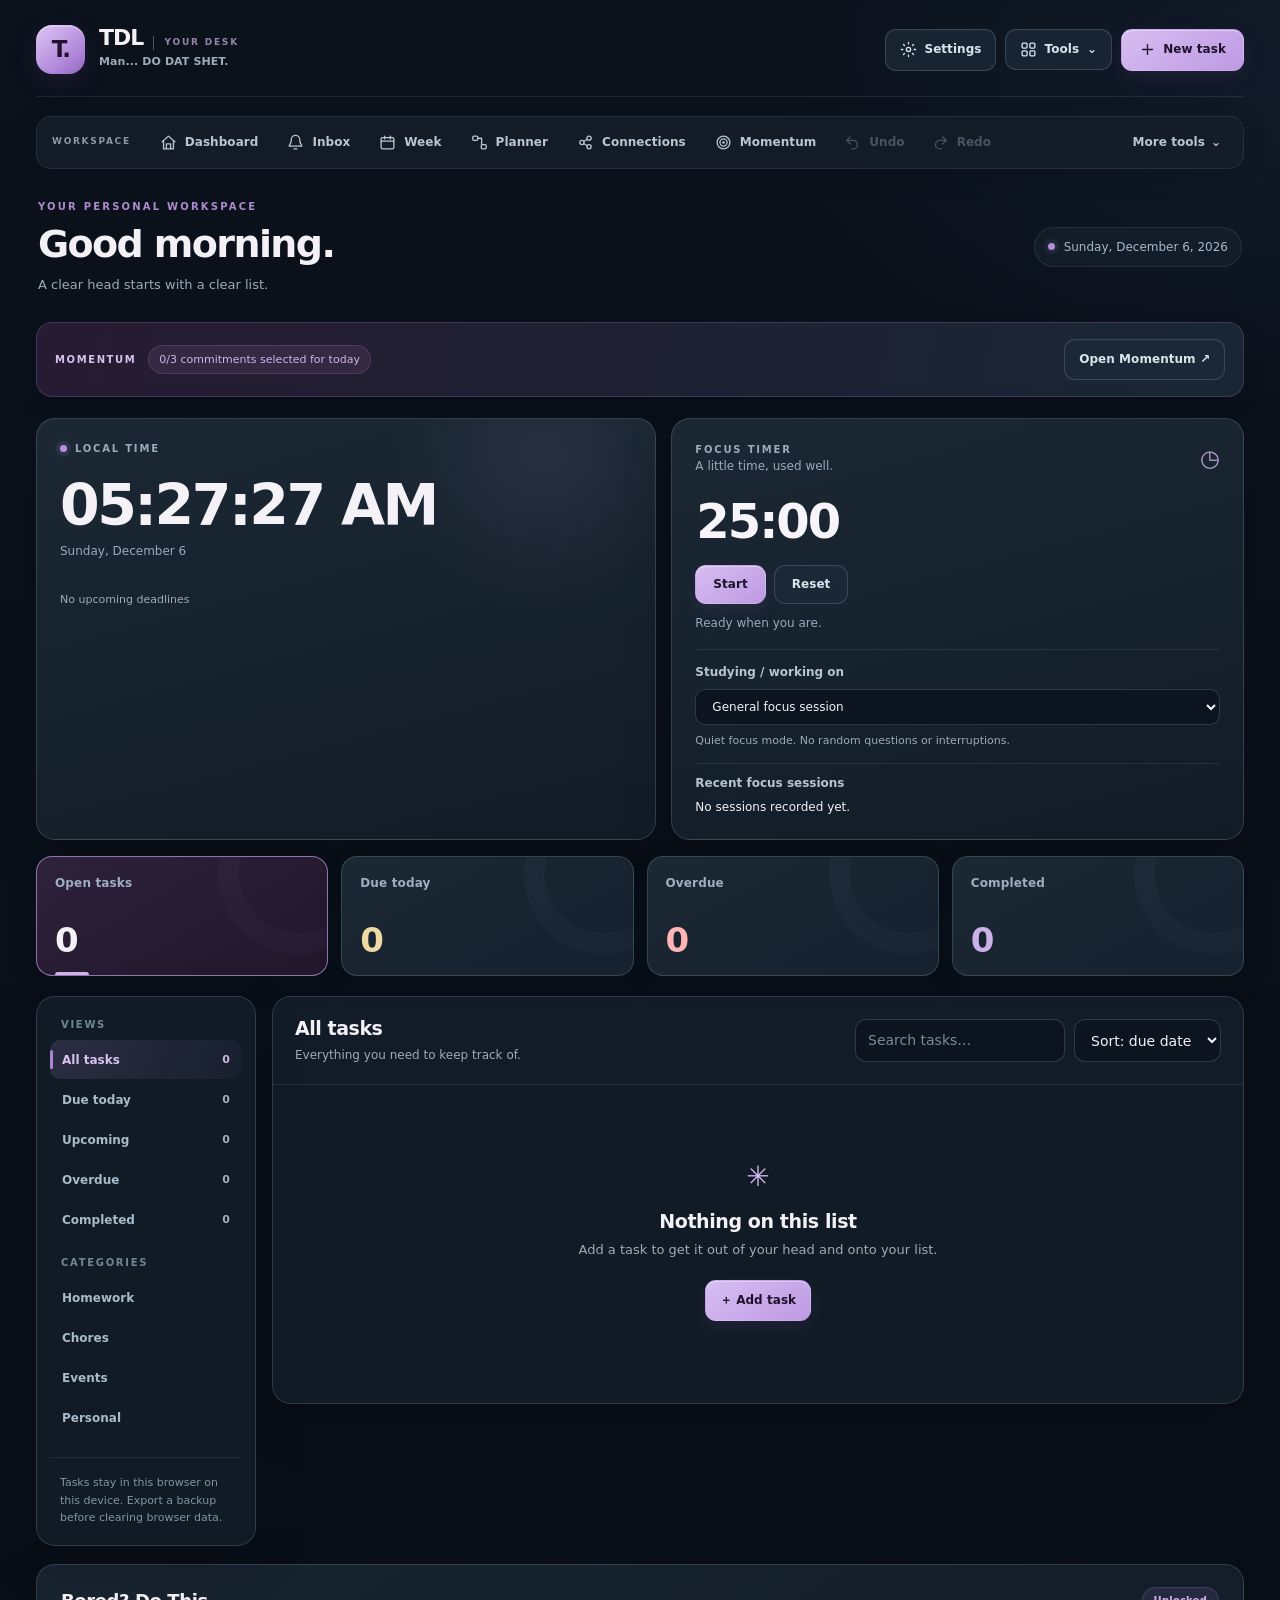
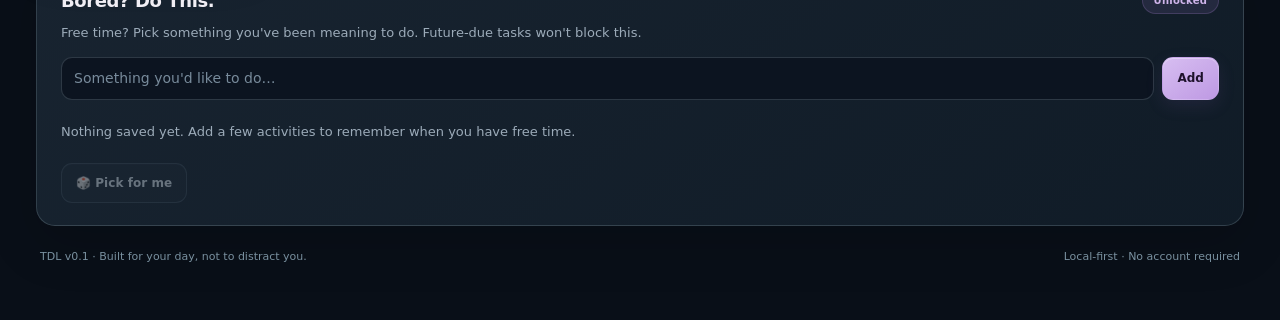
==== commit 569d1821: "Restore original TDL layout and replace green accents with purple" ====
--- a/app/index.html
+++ b/app/index.html
@@ -4,41 +4,33 @@
 <meta charset="utf-8"><meta name="viewport" content="width=device-width,initial-scale=1">
 <meta name="theme-color" content="#090f18"><meta name="description" content="A private, offline-first task dashboard."><link rel="manifest" href="./manifest.webmanifest"><link rel="stylesheet" href="./tdl-extras.css"><link rel="icon" href="./icon.svg" type="image/svg+xml"><title>TDL — Your workspace</title>
 <style>
-:root{color-scheme:dark;--bg:#11151d;--panel:#1a202b;--line:#303a4a;--text:#eef2f8;--muted:#9aa7ba;--green:#b3f28a;--red:#ff9999;--yellow:#f1d17c}
-*{box-sizing:border-box}body{margin:0;background:var(--bg);color:var(--text);font:15px/1.5 system-ui,-apple-system,"Segoe UI",sans-serif}.wrap{max-width:1100px;margin:auto;padding:28px 18px 50px}header{display:flex;justify-content:space-between;align-items:center;gap:12px;margin-bottom:30px}.brand{display:flex;align-items:center;gap:12px}.logo{display:grid;place-items:center;width:42px;height:42px;border-radius:12px;background:var(--green);color:var(--ui-accent-strong);font-weight:900;font-size:20px}.brand h1{margin:0;font-size:22px}.brand p{margin:0;color:var(--text);font-size:14px;font-weight:850;line-height:1.35;letter-spacing:.1px;min-height:38px;max-width:310px}.brand{flex:0 0 345px;min-width:0}.brand>div:last-child{min-width:0}.brand p.tagline-blink{animation:tagline-blink .5s ease-in-out}@keyframes tagline-blink{0%,100%{opacity:1}35%,65%{opacity:.08}}@media(prefers-reduced-motion:reduce){.brand p.tagline-blink{animation:none}}@media(max-width:780px){header{flex-wrap:wrap}.brand{flex:1 1 100%}.brand p{min-height:0}}.btn{border:1px solid var(--line);background:var(--ui-surface-raised);color:var(--text);padding:10px 13px;border-radius:9px;font-weight:650;cursor:pointer}.btn:hover{filter:brightness(1.15)}.primary{background:var(--green);border-color:var(--green);color:var(--ui-accent-strong)}.intro{display:flex;justify-content:space-between;align-items:end;gap:16px;margin-bottom:22px}.eyebrow{color:var(--green);font-size:11px;letter-spacing:1.5px;text-transform:uppercase;font-weight:800}.intro h2{font-size:clamp(27px,4vw,37px);letter-spacing:-1px;margin:5px 0}.intro p,.date{margin:0;color:var(--muted)}.date{text-align:right;font-size:13px}.stats{display:grid;grid-template-columns:repeat(4,1fr);gap:12px;margin-bottom:20px}.stat{padding:15px 17px;border:1px solid var(--line);border-radius:13px;background:var(--panel)}.stat span{color:var(--muted);font-size:12px}.stat strong{display:block;font-size:28px;letter-spacing:-1px}.layout{display:grid;grid-template-columns:190px minmax(0,1fr);gap:15px}.side,.main{border:1px solid var(--line);border-radius:14px;background:var(--panel);overflow:hidden}.side{padding:12px;align-self:start}.side label{display:block;color:var(--muted);font-size:10px;letter-spacing:1.4px;font-weight:800;padding:8px}.nav{display:flex;justify-content:space-between;width:100%;border:0;border-radius:8px;padding:10px;background:transparent;color:var(--muted);text-align:left;cursor:pointer}.nav.active,.nav:hover{background:var(--ui-surface-raised);color:var(--green)}.hint{border-top:1px solid var(--line);padding:12px 8px 3px;margin-top:12px;color:var(--muted);font-size:11px}.toolbar{padding:16px;border-bottom:1px solid var(--line);display:flex;justify-content:space-between;align-items:center;gap:12px;flex-wrap:wrap}.toolbar h3{margin:0;font-size:17px}.toolbar p{margin:2px 0 0;color:var(--muted);font-size:12px}.tools{display:flex;gap:7px;flex-wrap:wrap}input,select,textarea{font:inherit;color:var(--text);background:var(--ui-surface-deep);border:1px solid var(--line);border-radius:8px;padding:9px}.search{width:190px}.tasklist{padding:4px 16px}.task{display:grid;grid-template-columns:20px minmax(0,1fr) auto;gap:12px;padding:15px 0;border-bottom:1px solid var(--line);align-items:start}.task:last-child{border:0}.check{width:18px;height:18px;margin-top:4px;accent-color:var(--green)}.task-title{font-weight:700;overflow-wrap:anywhere}.done .task-title{text-decoration:line-through;color:var(--muted)}.notes{font-size:12px;color:var(--muted);white-space:pre-wrap;overflow-wrap:anywhere;margin-top:4px}.meta{display:flex;flex-wrap:wrap;gap:5px;margin-top:8px}.pill{background:var(--ui-surface-raised);color:var(--text);border-radius:20px;padding:3px 8px;font-size:10px;font-weight:750}.high,.overdue{background:var(--danger-soft);color:var(--red)}.medium,.today{background:var(--warning-soft);color:var(--yellow)}.low{background:var(--accent-soft);color:var(--ui-accent-strong)}.actions{display:flex;gap:3px}.actions button{border:0;background:transparent;color:var(--muted);padding:5px;cursor:pointer}.actions button:hover{color:var(--text)}.empty{text-align:center;padding:42px 16px}.empty p{color:var(--muted);font-size:13px}.footer{margin-top:14px;color:var(--muted);font-size:11px;display:flex;justify-content:space-between;gap:10px}.hidden{display:none!important}.backdrop{position:fixed;inset:0;background:var(--ui-surface-deep);display:grid;place-items:center;padding:16px;z-index:5}.modal{width:min(540px,100%);max-height:90vh;overflow:auto;background:var(--ui-surface);border:1px solid var(--ui-edge-strong);border-radius:15px;padding:22px}.modalhead{display:flex;justify-content:space-between;align-items:center;margin-bottom:18px}.modalhead h3{margin:0}.fields{display:grid;grid-template-columns:1fr 1fr;gap:12px}.field{display:flex;flex-direction:column;gap:5px}.field.full{grid-column:1/-1}.field label{font-size:12px;color:var(--text);font-weight:700}.field input,.field select,.field textarea{width:100%}.field textarea{min-height:75px;resize:vertical}.formactions{display:flex;justify-content:flex-end;gap:8px;margin-top:18px}.toast{position:fixed;bottom:20px;left:50%;transform:translateX(-50%);background:var(--green);color:var(--ui-accent-strong);padding:10px 16px;border-radius:9px;font-weight:700;font-size:13px;z-index:10}
-.time-tools{display:grid;grid-template-columns:minmax(0,.9fr) minmax(0,1.1fr);gap:12px;margin-bottom:20px}.time-card{border:1px solid var(--line);border-radius:14px;background:linear-gradient(145deg,var(--ui-surface),var(--ui-surface));padding:17px 19px;min-width:0}.time-card-label{font-size:10px;letter-spacing:1.6px;font-weight:850;color:var(--muted);display:flex;align-items:center;gap:8px}.time-dot{width:7px;height:7px;background:var(--green);border-radius:50%;box-shadow:0 0 10px #b3f28a70}.live-clock{font-size:clamp(31px,5vw,48px);font-weight:750;letter-spacing:-2px;font-variant-numeric:tabular-nums;line-height:1.35;margin-top:6px}.clock-date,.timer-subtitle,.timer-status{font-size:12px;color:var(--muted)}.notification-btn{margin-top:12px;padding:8px 11px;font-size:12px}.notification-status{font-size:11px;color:var(--muted);margin-top:6px;min-height:16px}.deadline-countdowns{display:grid;gap:7px;margin-top:13px}.deadline-countdown{display:flex;justify-content:space-between;align-items:center;gap:12px;padding:7px 9px;border:1px solid var(--line);border-radius:8px;background:var(--ui-surface-deep);font-size:12px;min-width:0}.deadline-task{overflow:hidden;text-overflow:ellipsis;white-space:nowrap;color:var(--text)}.deadline-left{flex-shrink:0;font-weight:800;font-variant-numeric:tabular-nums}.deadline-countdown.red .deadline-left{color:var(--red)}.deadline-countdown.yellow .deadline-left{color:var(--yellow)}.deadline-countdown.green .deadline-left{color:var(--green)}.deadline-empty,.deadline-more{font-size:11px;color:var(--muted)}.deadline-empty{margin-top:10px}.timer-heading{display:flex;align-items:center;justify-content:space-between}.timer-icon{font-size:25px;color:var(--green)}.timer-display{font-size:clamp(35px,5vw,46px);font-weight:750;letter-spacing:-1.5px;font-variant-numeric:tabular-nums;line-height:1.25;margin:2px 0 12px}.timer-controls{display:flex;align-items:end;gap:8px;flex-wrap:wrap}.timer-duration{display:flex;flex-direction:column;gap:3px;color:var(--muted);font-size:10px;font-weight:700}.timer-duration input{width:76px;padding:8px}.timer-controls .btn{padding:9px 12px}.timer-status{margin:9px 0 0;min-height:18px}
+:root{color-scheme:dark;--bg:#11151d;--panel:#1a202b;--line:#303a4a;--text:#eef2f8;--muted:#9aa7ba;--green:#be8af2;--red:#ff9999;--yellow:#f1d17c}
+*{box-sizing:border-box}body{margin:0;background:var(--bg);color:var(--text);font:15px/1.5 system-ui,-apple-system,"Segoe UI",sans-serif}.wrap{max-width:1100px;margin:auto;padding:28px 18px 50px}header{display:flex;justify-content:space-between;align-items:center;gap:12px;margin-bottom:30px}.brand{display:flex;align-items:center;gap:12px}.logo{display:grid;place-items:center;width:42px;height:42px;border-radius:12px;background:var(--green);color:#170e21;font-weight:900;font-size:20px}.brand h1{margin:0;font-size:22px}.brand p{margin:0;color:var(--text);font-size:14px;font-weight:850;line-height:1.35;letter-spacing:.1px;min-height:38px;max-width:310px}.brand{flex:0 0 345px;min-width:0}.brand>div:last-child{min-width:0}.brand p.tagline-blink{animation:tagline-blink .5s ease-in-out}@keyframes tagline-blink{0%,100%{opacity:1}35%,65%{opacity:.08}}@media(prefers-reduced-motion:reduce){.brand p.tagline-blink{animation:none}}@media(max-width:780px){header{flex-wrap:wrap}.brand{flex:1 1 100%}.brand p{min-height:0}}.btn{border:1px solid var(--line);background:#252d3a;color:var(--text);padding:10px 13px;border-radius:9px;font-weight:650;cursor:pointer}.btn:hover{filter:brightness(1.15)}.primary{background:var(--green);border-color:var(--green);color:#180f21}.intro{display:flex;justify-content:space-between;align-items:end;gap:16px;margin-bottom:22px}.eyebrow{color:var(--green);font-size:11px;letter-spacing:1.5px;text-transform:uppercase;font-weight:800}.intro h2{font-size:clamp(27px,4vw,37px);letter-spacing:-1px;margin:5px 0}.intro p,.date{margin:0;color:var(--muted)}.date{text-align:right;font-size:13px}.stats{display:grid;grid-template-columns:repeat(4,1fr);gap:12px;margin-bottom:20px}.stat{padding:15px 17px;border:1px solid var(--line);border-radius:13px;background:var(--panel)}.stat span{color:var(--muted);font-size:12px}.stat strong{display:block;font-size:28px;letter-spacing:-1px}.layout{display:grid;grid-template-columns:190px minmax(0,1fr);gap:15px}.side,.main{border:1px solid var(--line);border-radius:14px;background:var(--panel);overflow:hidden}.side{padding:12px;align-self:start}.side label{display:block;color:var(--muted);font-size:10px;letter-spacing:1.4px;font-weight:800;padding:8px}.nav{display:flex;justify-content:space-between;width:100%;border:0;border-radius:8px;padding:10px;background:transparent;color:#bac5d6;text-align:left;cursor:pointer}.nav.active,.nav:hover{background:#322a3b;color:var(--green)}.hint{border-top:1px solid var(--line);padding:12px 8px 3px;margin-top:12px;color:var(--muted);font-size:11px}.toolbar{padding:16px;border-bottom:1px solid var(--line);display:flex;justify-content:space-between;align-items:center;gap:12px;flex-wrap:wrap}.toolbar h3{margin:0;font-size:17px}.toolbar p{margin:2px 0 0;color:var(--muted);font-size:12px}.tools{display:flex;gap:7px;flex-wrap:wrap}input,select,textarea{font:inherit;color:var(--text);background:#111620;border:1px solid var(--line);border-radius:8px;padding:9px}.search{width:190px}.tasklist{padding:4px 16px}.task{display:grid;grid-template-columns:20px minmax(0,1fr) auto;gap:12px;padding:15px 0;border-bottom:1px solid var(--line);align-items:start}.task:last-child{border:0}.check{width:18px;height:18px;margin-top:4px;accent-color:var(--green)}.task-title{font-weight:700;overflow-wrap:anywhere}.done .task-title{text-decoration:line-through;color:#7d899c}.notes{font-size:12px;color:var(--muted);white-space:pre-wrap;overflow-wrap:anywhere;margin-top:4px}.meta{display:flex;flex-wrap:wrap;gap:5px;margin-top:8px}.pill{background:#293344;color:#c2cede;border-radius:20px;padding:3px 8px;font-size:10px;font-weight:750}.high,.overdue{background:#48292f;color:var(--red)}.medium,.today{background:#433a26;color:var(--yellow)}.low{background:#31263d;color:#cdb3e7}.actions{display:flex;gap:3px}.actions button{border:0;background:transparent;color:var(--muted);padding:5px;cursor:pointer}.actions button:hover{color:var(--text)}.empty{text-align:center;padding:42px 16px}.empty p{color:var(--muted);font-size:13px}.footer{margin-top:14px;color:#7f8b9e;font-size:11px;display:flex;justify-content:space-between;gap:10px}.hidden{display:none!important}.backdrop{position:fixed;inset:0;background:#000a;display:grid;place-items:center;padding:16px;z-index:5}.modal{width:min(540px,100%);max-height:90vh;overflow:auto;background:#1a202b;border:1px solid #3b4658;border-radius:15px;padding:22px}.modalhead{display:flex;justify-content:space-between;align-items:center;margin-bottom:18px}.modalhead h3{margin:0}.fields{display:grid;grid-template-columns:1fr 1fr;gap:12px}.field{display:flex;flex-direction:column;gap:5px}.field.full{grid-column:1/-1}.field label{font-size:12px;color:#c4cedc;font-weight:700}.field input,.field select,.field textarea{width:100%}.field textarea{min-height:75px;resize:vertical}.formactions{display:flex;justify-content:flex-end;gap:8px;margin-top:18px}.toast{position:fixed;bottom:20px;left:50%;transform:translateX(-50%);background:var(--green);color:#180f21;padding:10px 16px;border-radius:9px;font-weight:700;font-size:13px;z-index:10}
+.time-tools{display:grid;grid-template-columns:minmax(0,.9fr) minmax(0,1.1fr);gap:12px;margin-bottom:20px}.time-card{border:1px solid var(--line);border-radius:14px;background:linear-gradient(145deg,#1b2330,#171d27);padding:17px 19px;min-width:0}.time-card-label{font-size:10px;letter-spacing:1.6px;font-weight:850;color:var(--muted);display:flex;align-items:center;gap:8px}.time-dot{width:7px;height:7px;background:var(--green);border-radius:50%;box-shadow:0 0 10px #be8af270}.live-clock{font-size:clamp(31px,5vw,48px);font-weight:750;letter-spacing:-2px;font-variant-numeric:tabular-nums;line-height:1.35;margin-top:6px}.clock-date,.timer-subtitle,.timer-status{font-size:12px;color:var(--muted)}.notification-btn{margin-top:12px;padding:8px 11px;font-size:12px}.notification-status{font-size:11px;color:var(--muted);margin-top:6px;min-height:16px}.deadline-countdowns{display:grid;gap:7px;margin-top:13px}.deadline-countdown{display:flex;justify-content:space-between;align-items:center;gap:12px;padding:7px 9px;border:1px solid var(--line);border-radius:8px;background:#11151d80;font-size:12px;min-width:0}.deadline-task{overflow:hidden;text-overflow:ellipsis;white-space:nowrap;color:var(--text)}.deadline-left{flex-shrink:0;font-weight:800;font-variant-numeric:tabular-nums}.deadline-countdown.red .deadline-left{color:var(--red)}.deadline-countdown.yellow .deadline-left{color:var(--yellow)}.deadline-countdown.green .deadline-left{color:var(--green)}.deadline-empty,.deadline-more{font-size:11px;color:var(--muted)}.deadline-empty{margin-top:10px}.timer-heading{display:flex;align-items:center;justify-content:space-between}.timer-icon{font-size:25px;color:var(--green)}.timer-display{font-size:clamp(35px,5vw,46px);font-weight:750;letter-spacing:-1.5px;font-variant-numeric:tabular-nums;line-height:1.25;margin:2px 0 12px}.timer-controls{display:flex;align-items:end;gap:8px;flex-wrap:wrap}.timer-duration{display:flex;flex-direction:column;gap:3px;color:var(--muted);font-size:10px;font-weight:700}.timer-duration input{width:76px;padding:8px}.timer-controls .btn{padding:9px 12px}.timer-status{margin:9px 0 0;min-height:18px}
 @media(max-width:700px){.wrap{padding:18px 12px 35px}.time-tools{grid-template-columns:1fr}.stats{grid-template-columns:repeat(2,1fr)}.layout{grid-template-columns:1fr}.side{display:grid;grid-template-columns:repeat(2,1fr)}.side label,.hint{display:none}.intro{align-items:start;flex-direction:column}.date{text-align:left}.task{grid-template-columns:20px minmax(0,1fr)}.actions{grid-column:2;justify-content:flex-end}.search{flex:1;min-width:100px}.footer{flex-direction:column}}
 @media(max-width:430px){.fields{grid-template-columns:1fr}.field.full{grid-column:auto}.date{font-size:12px}}
-.focus-options{border-top:1px solid var(--line);margin-top:15px;padding-top:12px;display:grid;gap:7px;font-size:12px;color:var(--muted)}.focus-options select{width:100%;padding:8px;background:var(--ui-surface-deep);color:var(--text);border:1px solid var(--line);border-radius:8px}.focus-toggle{display:flex;align-items:center;gap:8px;color:var(--text)}.focus-options small{font-size:11px}.focus-history{margin-top:14px;padding-top:10px;border-top:1px solid var(--line);font-size:12px}.focus-history strong{display:block;margin-bottom:6px}.focus-history-row{display:flex;justify-content:space-between;gap:8px;padding:5px 0;color:var(--muted);border-bottom:1px solid var(--ui-edge-strong)}.focus-history-row span:first-child{overflow:hidden;text-overflow:ellipsis;white-space:nowrap}.focus-modal{position:fixed;inset:0;z-index:100;background:var(--ui-surface-deep);display:grid;place-items:center;padding:16px}.focus-modal.hidden{display:none}.focus-dialog{width:min(100%,450px);padding:24px;background:var(--panel);border:1px solid var(--line);border-radius:16px;box-shadow:0 16px 60px #0008}.focus-dialog h3{font-size:22px;margin:10px 0}.focus-dialog p{font-size:16px}.focus-dialog form{display:flex;gap:8px}.focus-dialog input{min-width:0;flex:1;padding:10px;background:var(--ui-surface-deep);color:var(--text);border:1px solid var(--line);border-radius:8px}.focus-dialog-actions{display:flex;justify-content:space-between;align-items:center;gap:8px;margin-top:14px;color:var(--muted);font-size:12px}#focusFeedback{font-size:12px;color:var(--yellow);min-height:18px}
-.settings-dialog{max-height:min(90vh,760px);overflow:auto}.settings-group{display:grid;gap:10px;border-top:1px solid var(--line);padding:16px 0}.settings-group strong{font-size:14px}.settings-group label{font-size:13px}.settings-group small,.settings-group p{color:var(--muted);font-size:12px;margin:0}.settings-group input[type=number]{width:92px;padding:9px;background:var(--ui-surface-deep);border:1px solid var(--line);border-radius:8px;color:var(--text)}.settings-group .btn{justify-self:start}.settings-note{font-size:11px!important}
-#quickText{width:100%;min-height:160px;background:var(--ui-surface-deep);border:1px solid var(--line);border-radius:8px;color:var(--text);padding:10px} .assignment-link{color:var(--green);font-size:12px;font-weight:700}
-.stat-link{color:var(--text);text-align:left;cursor:pointer;font:inherit;transition:border-color .15s,background .15s}.stat-link:hover,.stat-link:focus-visible,.stat-link.active{border-color:var(--green);background:var(--ui-surface-raised);outline-offset:3px}.timer-edit{display:block;width:100%;height:auto;border:1px solid transparent;background:transparent;color:var(--text);font-family:inherit;text-align:left;padding:0;border-radius:7px;outline-offset:3px}.timer-edit:not(:disabled):hover,.timer-edit:not(:disabled):focus{border-color:var(--green);background:var(--ui-surface-deep)}.timer-edit:disabled{opacity:1;cursor:default;-webkit-text-fill-color:var(--text)}
+.focus-options{border-top:1px solid var(--line);margin-top:15px;padding-top:12px;display:grid;gap:7px;font-size:12px;color:var(--muted)}.focus-options select{width:100%;padding:8px;background:#11151d;color:var(--text);border:1px solid var(--line);border-radius:8px}.focus-toggle{display:flex;align-items:center;gap:8px;color:var(--text)}.focus-options small{font-size:11px}.focus-history{margin-top:14px;padding-top:10px;border-top:1px solid var(--line);font-size:12px}.focus-history strong{display:block;margin-bottom:6px}.focus-history-row{display:flex;justify-content:space-between;gap:8px;padding:5px 0;color:var(--muted);border-bottom:1px solid #303a4a55}.focus-history-row span:first-child{overflow:hidden;text-overflow:ellipsis;white-space:nowrap}.focus-modal{position:fixed;inset:0;z-index:100;background:#050810d9;display:grid;place-items:center;padding:16px}.focus-modal.hidden{display:none}.focus-dialog{width:min(100%,450px);padding:24px;background:var(--panel);border:1px solid var(--line);border-radius:16px;box-shadow:0 16px 60px #0008}.focus-dialog h3{font-size:22px;margin:10px 0}.focus-dialog p{font-size:16px}.focus-dialog form{display:flex;gap:8px}.focus-dialog input{min-width:0;flex:1;padding:10px;background:#11151d;color:var(--text);border:1px solid var(--line);border-radius:8px}.focus-dialog-actions{display:flex;justify-content:space-between;align-items:center;gap:8px;margin-top:14px;color:var(--muted);font-size:12px}#focusFeedback{font-size:12px;color:var(--yellow);min-height:18px}
+.settings-dialog{max-height:min(90vh,760px);overflow:auto}.settings-group{display:grid;gap:10px;border-top:1px solid var(--line);padding:16px 0}.settings-group strong{font-size:14px}.settings-group label{font-size:13px}.settings-group small,.settings-group p{color:var(--muted);font-size:12px;margin:0}.settings-group input[type=number]{width:92px;padding:9px;background:#11151d;border:1px solid var(--line);border-radius:8px;color:var(--text)}.settings-group .btn{justify-self:start}.settings-note{font-size:11px!important}
+#quickText{width:100%;min-height:160px;background:#11151d;border:1px solid var(--line);border-radius:8px;color:var(--text);padding:10px} .assignment-link{color:var(--green);font-size:12px;font-weight:700}
+.stat-link{color:var(--text);text-align:left;cursor:pointer;font:inherit;transition:border-color .15s,background .15s}.stat-link:hover,.stat-link:focus-visible,.stat-link.active{border-color:var(--green);background:#292230;outline-offset:3px}.timer-edit{display:block;width:100%;height:auto;border:1px solid transparent;background:transparent;color:var(--text);font-family:inherit;text-align:left;padding:0;border-radius:7px;outline-offset:3px}.timer-edit:not(:disabled):hover,.timer-edit:not(:disabled):focus{border-color:var(--green);background:#11151d}.timer-edit:disabled{opacity:1;cursor:default;-webkit-text-fill-color:var(--text)}
 .subtask-entry,.subtask-edit-row{display:flex;gap:8px;align-items:center}.subtask-entry input,.subtask-edit-row input[type=text]{flex:1;min-width:0}.subtask-editor,.subtasks{display:grid;gap:7px;margin-top:9px}.subtask-progress{font-size:12px;color:var(--muted);margin-top:7px}.subtask-row{display:flex;gap:8px;align-items:center;font-size:13px;cursor:pointer}.subtask-row input{accent-color:var(--green)}.subtask-row.is-done span{text-decoration:line-through;color:var(--muted)}
-.activity-section{margin-top:18px;border:1px solid var(--line);border-radius:14px;background:var(--panel);padding:18px}.activity-head{display:flex;justify-content:space-between;align-items:center;gap:12px}.activity-head h3{margin:0;font-size:19px}.activity-status{font-size:11px;border-radius:99px;padding:4px 9px;background:var(--accent-soft);color:var(--green);font-weight:800}.activity-status.locked{background:var(--danger-soft);color:var(--red)}.activity-muted{color:var(--muted);font-size:13px;margin:8px 0}.activity-entry{display:flex;gap:8px;margin:14px 0}.activity-entry input{flex:1;min-width:0}.activity-items{display:grid;gap:8px;margin:12px 0}.activity-item{display:flex;gap:8px;align-items:center;justify-content:space-between;padding:9px 12px;background:var(--ui-surface-deep);border:1px solid var(--line);border-radius:9px}.activity-pick{padding:12px;background:var(--accent-soft);border-radius:9px;font-weight:700;color:var(--green)}.overdue-actions{display:flex;flex-wrap:wrap;gap:8px;margin-top:12px}
+.activity-section{margin-top:18px;border:1px solid var(--line);border-radius:14px;background:var(--panel);padding:18px}.activity-head{display:flex;justify-content:space-between;align-items:center;gap:12px}.activity-head h3{margin:0;font-size:19px}.activity-status{font-size:11px;border-radius:99px;padding:4px 9px;background:#31263d;color:var(--green);font-weight:800}.activity-status.locked{background:#48292f;color:var(--red)}.activity-muted{color:var(--muted);font-size:13px;margin:8px 0}.activity-entry{display:flex;gap:8px;margin:14px 0}.activity-entry input{flex:1;min-width:0}.activity-items{display:grid;gap:8px;margin:12px 0}.activity-item{display:flex;gap:8px;align-items:center;justify-content:space-between;padding:9px 12px;background:#111620;border:1px solid var(--line);border-radius:9px}.activity-pick{padding:12px;background:#2f243a;border-radius:9px;font-weight:700;color:var(--green)}.overdue-actions{display:flex;flex-wrap:wrap;gap:8px;margin-top:12px}
 </style>
 <link rel="stylesheet" href="./tdl-theme.css">
 <link rel="stylesheet" href="./tdl-workspace.css">
 <link rel="stylesheet" href="./tdl-momentum.css">
 <link rel="stylesheet" href="./tdl-connections.css">
-<link rel="stylesheet" href="./tdl-appearance.css">
-<link rel="stylesheet" href="./tdl-kinetic.css">
-<script src="./tdl-appearance.js"></script>
 </head>
 <body><div class="wrap">
 <header>
-<div class="brand"><div class="logo" aria-hidden="true">T.</div><div class="brand-details"><div class="brand-heading"><h1>tdl<sup>®</sup></h1><span class="brand-label">PERSONAL<br>OPERATING SPACE</span></div><p id="tagline" aria-live="polite">Man... DO DAT SHET.</p></div></div>
+<div class="brand"><div class="logo" aria-hidden="true">T.</div><div class="brand-details"><div class="brand-heading"><h1>TDL</h1><span class="brand-label">YOUR DESK</span></div><p id="tagline" aria-live="polite">Man... DO DAT SHET.</p></div></div>
 <div class="header-actions">
-<button class="btn appearance-open" type="button" aria-haspopup="dialog"><span aria-hidden="true">◐</span> Appearance</button>
 <button class="btn" id="settingsOpen" type="button"><span class="header-icon" aria-hidden="true"><svg viewBox="0 0 24 24" fill="none" stroke="currentColor" stroke-width="1.85" stroke-linecap="round" stroke-linejoin="round"><circle cx="12" cy="12" r="3"/><path d="M12 2v2M12 20v2M4.9 4.9l1.4 1.4m11.4 11.4 1.4 1.4M2 12h2m16 0h2M4.9 19.1l1.4-1.4M17.7 6.3l1.4-1.4"/></svg></span> Settings</button>
 <details class="header-utilities"><summary class="btn"><span class="header-icon" aria-hidden="true"><svg viewBox="0 0 24 24" fill="none" stroke="currentColor" stroke-width="1.85" stroke-linecap="round" stroke-linejoin="round"><rect x="3" y="3" width="7" height="7" rx="1.5"/><rect x="14" y="3" width="7" height="7" rx="1.5"/><rect x="3" y="14" width="7" height="7" rx="1.5"/><rect x="14" y="14" width="7" height="7" rx="1.5"/></svg></span> Tools <span aria-hidden="true">⌄</span></summary>
 <div class="utility-popover"><button class="btn" id="export" type="button">↓ Export tasks</button><button class="btn" id="importBtn" type="button">↑ Import tasks</button><button class="btn" id="quickAdd" type="button">↳ Paste assignment</button></div></details>
 <button class="btn primary" id="add" type="button"><span class="header-icon" aria-hidden="true"><svg viewBox="0 0 24 24" fill="none" stroke="currentColor" stroke-width="1.85" stroke-linecap="round" stroke-linejoin="round"><path d="M12 5v14M5 12h14"/></svg></span> New task</button>
 </div></header>
-<section class="intro kinetic-hero" aria-labelledby="kinetic-title">
- <div class="kinetic-hero-top"><span id="greeting">Your day, in motion.</span><div class="date" id="todayLabel"></div></div>
- <div class="kinetic-hero-grid"><div class="kinetic-copy"><div class="eyebrow">A PERSONAL OPERATING SPACE / EST. 2026</div><h2 class="kinetic-title" id="kinetic-title">Less drift.<br><span>More done.</span><sup>®</sup></h2><div class="kinetic-hero-bottom"><p>A place for the things<br>you’re actually going to do.</p><button class="kinetic-jump" type="button" data-cursor="LET’S GO" aria-label="Jump to your tasks"><span>GET INTO IT</span><span aria-hidden="true"><svg width="22" height="22" viewBox="0 0 24 24" fill="none" stroke="currentColor" stroke-width="1.4"><path d="M5 5l14 14M5 19h14V5"/></svg></span></button></div></div>
- <div class="kinetic-art" aria-hidden="true"><canvas id="kinetic-chrome"></canvas><div class="kinetic-art-caption"><span>THE SHAPE OF YOUR DAY</span><span>001 / IN MOTION</span></div></div></div>
-</section>
+<section class="intro"><div><div class="eyebrow">YOUR PERSONAL WORKSPACE</div><h2 id="greeting">Let's get things done.</h2><p>A clear head starts with a clear list.</p></div><div class="date" id="todayLabel"></div></section>
 <section class="time-tools" aria-label="Clock and timer">
   <article class="time-card clock-card">
     <div class="time-card-label"><span class="time-dot"></span> LOCAL TIME</div>
@@ -67,7 +59,6 @@
  <div class="focus-dialog settings-dialog">
   <div class="time-card-label">TDL PREFERENCES</div>
   <h3 id="settingsTitle">Settings</h3>
-  <div class="settings-group"><strong>Make it yours</strong><small>Choose a workspace palette. Your choice stays on this device.</small><button class="btn appearance-open" type="button" aria-haspopup="dialog">Choose a theme</button></div>
   <div class="settings-group"><strong>Focus timer</strong>
    <small>Run your timer without interruptions. Completed focus time is saved locally in your session history.</small>
    <label for="settingTimerMinutes">Default timer duration (minutes)</label>
@@ -364,5 +355,4 @@
 <script src="./tdl-planner.js"></script>
 <script src="./tdl-momentum.js"></script>
 <script src="./tdl-connections.js"></script>
-<script src="./tdl-kinetic.js"></script>
 </body></html>
--- a/app/tdl-extras.css
+++ b/app/tdl-extras.css
@@ -2,43 +2,43 @@
    All selectors are prefixed tdlx- to avoid changing the existing task dashboard. */
 .tdlx-header { display:flex; gap:7px; flex-wrap:wrap; align-items:center; justify-content:flex-end }
 .tdlx-header .btn{font-size:12px;padding:8px 10px}
-.tdlx-pill{display:inline-block;min-width:18px;text-align:center;border-radius:12px;background:var(--green);color:var(--ui-accent-strong);font-weight:800;padding:0 5px}
+.tdlx-pill{display:inline-block;min-width:18px;text-align:center;border-radius:12px;background:var(--green);color:#170e21;font-weight:800;padding:0 5px}
 .tdlx-overlay[hidden],.tdlx-hidden[hidden]{display:none!important}
-.tdlx-overlay{position:fixed;inset:0;z-index:4000;background:var(--ui-surface-deep);display:flex;align-items:center;justify-content:center;padding:16px}
+.tdlx-overlay{position:fixed;inset:0;z-index:4000;background:rgba(4,8,15,.85);display:flex;align-items:center;justify-content:center;padding:16px}
 .tdlx-dialog{background:var(--panel);border:1px solid var(--line);border-radius:16px;width:min(1100px,98vw);max-height:94vh;display:flex;flex-direction:column;box-shadow:0 16px 70px #0009;overflow:hidden}
 .tdlx-top{display:flex;align-items:center;justify-content:space-between;gap:10px;padding:14px 18px;border-bottom:1px solid var(--line)}
 .tdlx-top h2{font-size:19px;margin:0}
 .tdlx-content{padding:18px;overflow:auto;min-height:120px}
 .tdlx-actions{display:flex;gap:8px;align-items:center;flex-wrap:wrap;margin-bottom:15px}
 .tdlx-help{font-size:13px;color:var(--muted);line-height:1.5}
-.tdlx-card{padding:12px;border:1px solid var(--line);border-radius:12px;background:var(--ui-surface);margin-bottom:10px}
+.tdlx-card{padding:12px;border:1px solid var(--line);border-radius:12px;background:#131a25;margin-bottom:10px}
 .tdlx-card strong{overflow-wrap:anywhere}
 .tdlx-row{display:flex;justify-content:space-between;gap:12px;align-items:flex-start;flex-wrap:wrap}
 .tdlx-muted{color:var(--muted);font-size:12px}
-.tdlx-note{padding:9px 12px;border-radius:9px;border:1px solid var(--ui-edge-strong);font-size:12px;margin:10px 0}
+.tdlx-note{padding:9px 12px;border-radius:9px;border:1px solid #4e5d6f;font-size:12px;margin:10px 0}
 .tdlx-form{display:grid;grid-template-columns:repeat(2,minmax(0,1fr));gap:12px;margin:12px 0}
 .tdlx-form label{display:flex;flex-direction:column;gap:5px;color:var(--muted);font-size:12px}
 .tdlx-form label.full{grid-column:1/-1}
 .tdlx-form input,.tdlx-form textarea,.tdlx-form select{width:100%;color:var(--text);background:var(--bg);border:1px solid var(--line);border-radius:8px;padding:10px}
 .tdlx-form textarea{min-height:70px;resize:vertical}
 .tdlx-week{display:grid;grid-template-columns:repeat(7,minmax(0,1fr));gap:7px;margin:14px 0}
-.tdlx-day{min-width:0;background:var(--ui-surface);border:1px solid var(--line);border-radius:10px;padding:8px;min-height:200px}
+.tdlx-day{min-width:0;background:#131a25;border:1px solid var(--line);border-radius:10px;padding:8px;min-height:200px}
 .tdlx-day.today{outline:2px solid var(--green)}
 .tdlx-day h3{font-size:12px;margin:0 0 8px}
-.tdlx-item{display:block;width:100%;font:inherit;text-align:left;white-space:normal;overflow-wrap:anywhere;font-size:11px;margin:5px 0;padding:7px;border:1px solid var(--ui-edge-strong);border-radius:7px;background:var(--ui-surface-raised);color:var(--text);cursor:pointer}
+.tdlx-item{display:block;width:100%;font:inherit;text-align:left;white-space:normal;overflow-wrap:anywhere;font-size:11px;margin:5px 0;padding:7px;border:1px solid #3e5466;border-radius:7px;background:#233144;color:var(--text);cursor:pointer}
 .tdlx-item.task{display:block;min-height:0;grid-template-columns:initial;padding:7px}
-.tdlx-item.block{background:var(--ui-surface-raised);border-color:var(--ui-edge-strong);color:var(--ui-accent-strong);cursor:grab}
+.tdlx-item.block{background:#342b3d;border-color:#615270;color:#ead4ff;cursor:grab}
 .tdlx-item.over{border-color:var(--red);color:var(--red)}
 .tdlx-day small{display:block;color:var(--muted);font-size:10px}
 .tdlx-board-controls{display:flex;flex-wrap:wrap;gap:8px;align-items:center;margin-bottom:10px}
 .tdlx-board-controls select{max-width:240px}
-.tdlx-board-viewport{position:relative;width:100%;height:min(53vh,540px);min-height:320px;overflow:hidden;touch-action:none;background-color:var(--ui-surface-deep);background-image:radial-gradient(var(--ui-surface-raised) 1px,transparent 1px);background-size:22px 22px;border:1px solid var(--ui-edge-strong);border-radius:12px;cursor:grab}
+.tdlx-board-viewport{position:relative;width:100%;height:min(53vh,540px);min-height:320px;overflow:hidden;touch-action:none;background-color:#101620;background-image:radial-gradient(#334158 1px,transparent 1px);background-size:22px 22px;border:1px solid #485566;border-radius:12px;cursor:grab}
 .tdlx-board-world{position:absolute;left:0;top:0;width:2400px;height:1400px;transform-origin:0 0}
 .tdlx-board-lines{position:absolute;left:0;top:0;width:2400px;height:1400px;overflow:visible;pointer-events:none}
-.tdlx-node{position:absolute;width:172px;min-height:82px;padding:10px;border:2px solid var(--ui-edge-strong);border-radius:12px;background:var(--accent-soft);color:var(--ui-accent-strong);box-shadow:0 4px 18px #0008;touch-action:none;cursor:grab;user-select:none}
+.tdlx-node{position:absolute;width:172px;min-height:82px;padding:10px;border:2px solid #6e607d;border-radius:12px;background:#292033;color:#ede1f9;box-shadow:0 4px 18px #0008;touch-action:none;cursor:grab;user-select:none}
 .tdlx-node:focus,.tdlx-node.active{border-color:var(--green);outline:2px solid var(--green);outline-offset:1px}
 .tdlx-node strong{display:block;font-size:13px;overflow-wrap:anywhere}
-.tdlx-node small{display:block;color:var(--muted);font-size:10px;white-space:pre-wrap;overflow-wrap:anywhere}
+.tdlx-node small{display:block;color:#c0b8c9;font-size:10px;white-space:pre-wrap;overflow-wrap:anywhere}
 .tdlx-edge-list{max-height:160px;overflow-y:auto;margin-top:12px}
 .tdlx-edge{display:flex;align-items:center;gap:8px;justify-content:space-between;padding:7px;border-bottom:1px solid var(--line);font-size:12px}
 .tdlx-status{font-size:12px;color:var(--muted);margin:7px 0}
@@ -47,4 +47,4 @@
 @media(prefers-reduced-motion:reduce){.tdlx-node{transition:none}}
 
 .tdlx-undo-toast[hidden]{display:none}
-.tdlx-undo-toast{position:fixed;z-index:4500;bottom:22px;right:22px;display:flex;align-items:center;gap:14px;background:var(--ui-surface-raised);color:var(--ui-accent-strong);border:1px solid var(--ui-edge-strong);border-radius:12px;padding:12px 14px;box-shadow:0 9px 30px #0009;max-width:min(95vw,450px)}
+.tdlx-undo-toast{position:fixed;z-index:4500;bottom:22px;right:22px;display:flex;align-items:center;gap:14px;background:#2b2333;color:#f5ebff;border:1px solid #766687;border-radius:12px;padding:12px 14px;box-shadow:0 9px 30px #0009;max-width:min(95vw,450px)}
--- a/app/tdl-theme.css
+++ b/app/tdl-theme.css
@@ -9,9 +9,9 @@
   --bg: #090f18;
   --panel: #141d29;
   --line: #293747;
-  --text: #f0f5f6;
+  --text: #f3f0f6;
   --muted: #9cabb9;
-  --green: #b5ecc7;
+  --green: #d0b5ec;
   --red: #ff9ca5;
   --yellow: #f2d79b;
 
@@ -20,9 +20,9 @@
   --ui-surface-deep: #0c1420;
   --ui-edge: rgba(185,210,223,.105);
   --ui-edge-strong: rgba(185,210,223,.19);
-  --ui-accent: #b5ecc7;
-  --ui-accent-strong: #84d9a9;
-  --ui-accent-ink: #122b21;
+  --ui-accent: #d0b5ec;
+  --ui-accent-strong: #ae84d9;
+  --ui-accent-ink: #1e122b;
   --ui-blue: #9ac3e4;
   --ui-dim: #8d9bab;
   --ui-shadow: 0 18px 50px rgba(0,0,0,.17);
@@ -34,17 +34,17 @@
 html {scroll-behavior:smooth}
 body {
   min-height:100vh;
-  background: var(--ui-surface-deep);
+  background: #090f18;
   background-image:
-    radial-gradient(ellipse 650px 420px at 5% -15%,var(--accent-soft),transparent 74%),
-    radial-gradient(ellipse 700px 470px at 101% 4%,var(--ui-edge),transparent 74%),
-    linear-gradient(180deg,var(--ui-surface-deep) 0%,var(--ui-surface-deep) 60%);
+    radial-gradient(ellipse 650px 420px at 5% -15%,rgba(123,88,159,.105),transparent 74%),
+    radial-gradient(ellipse 700px 470px at 101% 4%,rgba(79,115,170,.085),transparent 74%),
+    linear-gradient(180deg,#0b121c 0%,#090f18 60%);
   color:var(--text);
   font: 14px/1.55 -apple-system,BlinkMacSystemFont,"Segoe UI",Inter,system-ui,sans-serif;
   -webkit-font-smoothing:antialiased;
   text-rendering:optimizeLegibility;
 }
-::selection{background:var(--ui-accent);color:var(--ui-accent-strong)}
+::selection{background:#c09de4;color:#1c1029}
 a{color:var(--ui-accent)}
 a:hover{text-decoration-color:var(--ui-accent)}
 button,input,select,textarea {font:inherit}
@@ -67,44 +67,44 @@
 .logo {
   flex:0 0 49px;display:grid;place-items:center;
   width:49px;height:49px;border-radius:16px;
-  background:linear-gradient(140deg,var(--ui-accent) 0%,var(--ui-accent) 72%,var(--ui-accent) 100%);
-  box-shadow:0 2px 0 rgba(255,255,255,.26) inset,0 8px 25px rgba(83,183,139,.15);
-  color:var(--ui-accent-strong);font-size:23px;font-weight:900;letter-spacing:-1.8px;
+  background:linear-gradient(140deg,#dec7f5 0%,#ad83d7 72%,#9168bb 100%);
+  box-shadow:0 2px 0 rgba(255,255,255,.26) inset,0 8px 25px rgba(133,83,183,.15);
+  color:#211230;font-size:23px;font-weight:900;letter-spacing:-1.8px;
 }
 .brand-heading{display:flex;align-items:baseline;gap:10px}
 .brand h1{font-size:22px;line-height:1.12;letter-spacing:-.95px;font-weight:790;margin:0}
 .brand-label {
-  color:var(--muted);font-weight:800;font-size:9px;letter-spacing:1.8px;
-  border-left:1px solid var(--ui-edge-strong);padding-left:10px;
+  color:#9785a9;font-weight:800;font-size:9px;letter-spacing:1.8px;
+  border-left:1px solid #5b5067;padding-left:10px;
 }
 .brand p {
   min-height:18px;max-width:unset;margin:5px 0 0;
-  color:var(--muted);font-size:11px;font-weight:580;letter-spacing:.1px;line-height:1.35;
+  color:#9daab8;font-size:11px;font-weight:580;letter-spacing:.1px;line-height:1.35;
   white-space:normal;
 }
 .header-actions {display:flex;align-items:center;justify-content:flex-end;gap:9px;flex:0 1 auto}
 .btn {
   display:inline-flex;justify-content:center;align-items:center;gap:8px;
   padding:10px 14px;min-height:39px;border:1px solid var(--ui-edge-strong);
-  border-radius:11px;background:var(--ui-surface-raised);color:var(--text);
+  border-radius:11px;background:rgba(30,42,56,.75);color:#dae4ed;
   font-size:12px;font-weight:650;letter-spacing:.05px;cursor:pointer;
   transition:background-color .17s var(--ui-ease),border-color .17s var(--ui-ease),transform .17s var(--ui-ease),box-shadow .17s var(--ui-ease),color .17s;
   box-shadow:0 1px 0 rgba(255,255,255,.018) inset;
 }
 .btn:hover:not(:disabled) {
-  background:var(--ui-surface-raised);border-color:var(--ui-edge-strong);color:white;
+  background:#273649;border-color:rgba(198,176,221,.37);color:white;
   transform:translateY(-1px);
 }
 .btn:active:not(:disabled){transform:translateY(0)}
 .btn:disabled{cursor:not-allowed;opacity:.42}
 .btn.primary,.primary {
-  background:linear-gradient(145deg,var(--ui-accent),var(--ui-accent));
+  background:linear-gradient(145deg,#d7bef1,#be99e3);
   color:var(--ui-accent-ink);border-color:transparent;
-  font-weight:780;box-shadow:0 6px 17px rgba(89,177,129,.13),0 1px 0 rgba(255,255,255,.32) inset;
+  font-weight:780;box-shadow:0 6px 17px rgba(133,89,177,.13),0 1px 0 rgba(255,255,255,.32) inset;
 }
 .btn.primary:hover:not(:disabled),.primary:hover:not(:disabled){
-  background:linear-gradient(145deg,var(--ui-accent),var(--ui-accent));border-color:transparent;color:var(--ui-accent-strong);
-  box-shadow:0 8px 24px rgba(93,195,142,.23);
+  background:linear-gradient(145deg,#e5d3f8,#cbabec);border-color:transparent;color:#1e112b;
+  box-shadow:0 8px 24px rgba(144,93,195,.23);
 }
 .header-icon {display:inline-flex;width:16px;height:16px;align-items:center;justify-content:center}
 .header-icon svg,.tdlx-header svg {height:17px;width:17px;stroke:currentColor;fill:none;stroke-width:1.85;stroke-linecap:round;stroke-linejoin:round;flex:none}
@@ -116,13 +116,13 @@
   display:inline-flex;align-items:center;gap:8px;
 }
 .header-utilities > summary::-webkit-details-marker,.tdlx-tools > summary::-webkit-details-marker{display:none}
-.header-utilities[open] > summary,.tdlx-tools[open] > summary{border-color:var(--ui-edge-strong);background:var(--ui-surface-raised)}
+.header-utilities[open] > summary,.tdlx-tools[open] > summary{border-color:rgba(198,173,224,.45);background:#253746}
 .utility-popover,.tdlx-tools-menu {
   position:absolute;z-index:320;right:0;top:calc(100% + 9px);
   width:max-content;min-width:205px;
   display:grid;gap:4px;padding:7px;
   border:1px solid var(--ui-edge-strong);border-radius:14px;
-  background:var(--ui-surface);box-shadow:0 18px 45px rgba(0,0,0,.46);
+  background:#1a2635;box-shadow:0 18px 45px rgba(0,0,0,.46);
 }
 .header-utilities:not([open]) > .utility-popover,
 .tdlx-tools:not([open]) > .tdlx-tools-menu {display:none!important}
@@ -130,7 +130,7 @@
   width:100%;justify-content:flex-start;text-align:left;
   border:0;background:transparent;box-shadow:none;
 }
-.utility-popover .btn:hover,.tdlx-tools-menu .btn:hover{background:var(--ui-surface-raised);transform:none}
+.utility-popover .btn:hover,.tdlx-tools-menu .btn:hover{background:#293b4a;transform:none}
 
 /* 03: Compact workspace navigation */
 .tdlx-header{
@@ -138,46 +138,46 @@
   padding:7px 10px!important;
   display:flex!important;align-items:center!important;justify-content:space-between!important;gap:10px!important;
   border:1px solid var(--ui-edge);
-  border-radius:15px;background:var(--ui-surface);
+  border-radius:15px;background:rgba(20,30,42,.8);
   box-shadow:0 6px 28px rgba(0,0,0,.12);
   flex-wrap:wrap;
 }
 .tdlx-tabs{display:flex;align-items:center;gap:5px;flex-wrap:wrap;min-width:0}
 .tdlx-nav-label{
   margin:0 12px 0 5px;white-space:nowrap;font-size:9px;
-  color:var(--muted);letter-spacing:1.7px;font-weight:850
+  color:#8799aa;letter-spacing:1.7px;font-weight:850
 }
 .tdlx-header .btn {
   background:transparent;border:1px solid transparent;
   min-height:35px;padding:8px 11px;font-size:12px;border-radius:9px;
-  box-shadow:none;color:var(--muted);
-}
-.tdlx-header .btn:hover:not(:disabled) {background:var(--ui-surface-raised);border-color:transparent;color:var(--ui-accent-strong);transform:none}
+  box-shadow:none;color:#b8c6d3;
+}
+.tdlx-header .btn:hover:not(:disabled) {background:#273644;border-color:transparent;color:#f8f6fa;transform:none}
 .tdlx-header [data-tdlx-open="inbox"],.tdlx-header [data-tdlx-open="calendar"],.tdlx-header [data-tdlx-open="planner"] {font-weight:700}
-.tdlx-header #tdlx-undo,.tdlx-header #tdlx-redo{padding-inline:10px;color:var(--muted)}
-.tdlx-header .tdlx-pill {font-size:10px;min-width:18px;padding:1px 5px;background:var(--ui-accent);color:var(--ui-accent-strong)}
+.tdlx-header #tdlx-undo,.tdlx-header #tdlx-redo{padding-inline:10px;color:#8e9fb0}
+.tdlx-header .tdlx-pill {font-size:10px;min-width:18px;padding:1px 5px;background:var(--ui-accent);color:#20142d}
 .tdlx-header .tdlx-pill[hidden]{display:none!important}
-.tdlx-tools > summary {display:flex;gap:6px;color:var(--muted)}
+.tdlx-tools > summary {display:flex;gap:6px;color:#b7c7d6}
 .tdlx-tools-menu{top:calc(100% + 11px);min-width:210px}
 .tdlx-header .tdlx-tools-menu .btn {background:transparent}
 
 /* 04: Page identity */
 .intro {align-items:center;gap:22px;margin:0 0 22px;padding:5px 2px}
-.eyebrow{font-size:10px;letter-spacing:2.2px;color:var(--ui-accent-strong);font-weight:800}
+.eyebrow{font-size:10px;letter-spacing:2.2px;color:#ac8bcd;font-weight:800}
 .intro h2 {font-size:clamp(28px,3.2vw,38px);font-weight:760;line-height:1.16;letter-spacing:-1.6px;margin:8px 0 9px}
 .intro p {color:var(--muted);font-size:13px}
 .date{
   flex:0 0 auto;display:flex;align-items:center;gap:9px;
-  font-size:12px;color:var(--muted);text-align:right;
+  font-size:12px;color:#a8b8c6;text-align:right;
   padding:10px 13px;border:1px solid var(--ui-edge);
-  border-radius:100px;background:var(--ui-surface)
-}
-.date:before {content:"";width:7px;height:7px;border-radius:50%;background:var(--ui-accent);box-shadow:0 0 0 4px rgba(142,215,174,.09)}
+  border-radius:100px;background:rgba(21,33,45,.75)
+}
+.date:before {content:"";width:7px;height:7px;border-radius:50%;background:#b28ed7;box-shadow:0 0 0 4px rgba(178,142,215,.09)}
 
 /* 05: The two primary work widgets */
 .time-tools {gap:15px;margin-bottom:16px;grid-template-columns:minmax(0,1.04fr) minmax(0,.96fr)}
 .time-card{
-  background:linear-gradient(165deg,var(--ui-surface-raised),var(--ui-surface));
+  background:linear-gradient(165deg,rgba(29,42,54,.94),rgba(18,28,40,.94));
   border:1px solid var(--ui-edge-strong);
   box-shadow:var(--ui-shadow);
   border-radius:var(--ui-radius);
@@ -186,27 +186,27 @@
 .clock-card:before {
   content:"";pointer-events:none;position:absolute;right:-55px;top:-125px;
   width:330px;height:330px;border-radius:50%;
-  background:radial-gradient(circle,var(--accent-soft),transparent 66%)
-}
-.time-card-label{font-size:10px;color:var(--muted);letter-spacing:1.8px;font-weight:830}
-.time-dot{background:var(--ui-accent);box-shadow:0 0 0 4px rgba(144,223,178,.10),0 0 18px rgba(144,223,178,.28)}
-.live-clock {font-size:clamp(39px,5vw,57px);line-height:1.15;font-weight:710;letter-spacing:-2.5px;margin:17px 0 3px;color:var(--text);font-variant-numeric:tabular-nums}
-.clock-date,.timer-subtitle,.timer-status{font-size:12px;color:var(--muted)}
+  background:radial-gradient(circle,rgba(176,143,209,.095),transparent 66%)
+}
+.time-card-label{font-size:10px;color:#9aabbb;letter-spacing:1.8px;font-weight:830}
+.time-dot{background:#b790df;box-shadow:0 0 0 4px rgba(183,144,223,.10),0 0 18px rgba(183,144,223,.28)}
+.live-clock {font-size:clamp(39px,5vw,57px);line-height:1.15;font-weight:710;letter-spacing:-2.5px;margin:17px 0 3px;color:#f4f2f7;font-variant-numeric:tabular-nums}
+.clock-date,.timer-subtitle,.timer-status{font-size:12px;color:#99aabb}
 .deadline-countdowns {gap:7px;margin-top:20px}
 .deadline-countdown{
-  padding:9px 12px;background:var(--ui-surface-deep);
+  padding:9px 12px;background:rgba(12,21,32,.62);
   border:1px solid var(--ui-edge);border-radius:11px;font-size:12px;
 }
 .deadline-task{font-weight:530}
 .deadline-left{font-weight:750}
-.timer-icon{font-size:23px;color:var(--ui-accent-strong);opacity:.84}
+.timer-icon{font-size:23px;color:#d0b8e9;opacity:.84}
 .timer-display{font-weight:735;letter-spacing:-2px;font-size:clamp(37px,4vw,48px)}
-.timer-edit{margin:10px 0 10px;padding:3px 0;color:var(--text)!important}
-.timer-edit:not(:disabled):hover,.timer-edit:not(:disabled):focus{background:var(--accent-soft);border-color:var(--ui-edge-strong)}
+.timer-edit{margin:10px 0 10px;padding:3px 0;color:#f7f4fa!important}
+.timer-edit:not(:disabled):hover,.timer-edit:not(:disabled):focus{background:rgba(182,151,214,.055);border-color:rgba(202,174,230,.4)}
 .timer-controls .btn {padding:9px 17px}
 .timer-status{margin:10px 0 0}
 .focus-options {border-color:var(--ui-edge);padding-top:13px;margin-top:17px}
-.focus-options label,.focus-history strong{font-weight:680;color:var(--muted)}
+.focus-options label,.focus-history strong{font-weight:680;color:#b6c4d1}
 .focus-options select{background:var(--ui-surface-deep);padding:9px 12px;border-color:var(--ui-edge-strong);border-radius:10px}
 .focus-history{border-color:var(--ui-edge)}
 .focus-history-row{border-color:var(--ui-edge)}
@@ -219,68 +219,68 @@
   padding:17px 18px 15px;
   border:1px solid var(--ui-edge-strong);
   border-radius:16px;
-  background:linear-gradient(152deg,var(--ui-surface),var(--ui-surface) 85%);
+  background:linear-gradient(152deg,#1b2934,#16222f 85%);
   text-align:left;
   box-shadow:0 8px 28px rgba(0,0,0,.1);
 }
 .stat:after{
   content:"";position:absolute;right:-32px;top:-44px;width:120px;height:120px;
-  border-radius:50%;border:1px solid var(--ui-edge);
-  box-shadow:0 0 0 19px rgba(191,223,227,.025);
+  border-radius:50%;border:1px solid rgba(209,191,227,.055);
+  box-shadow:0 0 0 19px rgba(209,191,227,.025);
   pointer-events:none
 }
-.stat span{font-size:12px;font-weight:600;color:var(--muted);letter-spacing:.15px;z-index:1}
+.stat span{font-size:12px;font-weight:600;color:#9eafbf;letter-spacing:.15px;z-index:1}
 .stat strong{font-size:34px;font-weight:720;letter-spacing:-1.9px;line-height:1.16;z-index:1}
 .stat-link{color:var(--text);transition:transform .19s var(--ui-ease),border-color .19s var(--ui-ease),background .19s var(--ui-ease),box-shadow .19s}
 .stat-link:hover,.stat-link:focus-visible {
-  transform:translateY(-2px);border-color:var(--ui-edge-strong);
-  background:linear-gradient(152deg,var(--ui-surface-raised),var(--ui-surface));
+  transform:translateY(-2px);border-color:#847297;
+  background:linear-gradient(152deg,#203244,#192a34);
   box-shadow:0 10px 28px rgba(0,0,0,.22);
 }
-.stat-link.active{border-color:var(--ui-edge-strong);background:linear-gradient(150deg,var(--accent-soft),var(--ui-surface))}
+.stat-link.active{border-color:rgba(205,172,239,.63);background:linear-gradient(150deg,#2e223a,#21162c)}
 .stat-link.active:before{content:"";position:absolute;bottom:0;left:18px;width:34px;height:3px;border-radius:6px 6px 0 0;background:var(--ui-accent)}
-.stat[data-stat-view="today"] strong{color:var(--warning)}
-.stat[data-stat-view="overdue"] strong{color:var(--danger)}
-.stat[data-stat-view="completed"] strong{color:var(--ui-accent-strong)}
-.stat[data-stat-view="all"] strong{color:var(--text)}
+.stat[data-stat-view="today"] strong{color:#eed8a4}
+.stat[data-stat-view="overdue"] strong{color:#ffb5b5}
+.stat[data-stat-view="completed"] strong{color:#ccb0e9}
+.stat[data-stat-view="all"] strong{color:#f3f1f5}
 
 /* 07: Task manager, sidebar, task cards */
 .layout{grid-template-columns:220px minmax(0,1fr);gap:16px;align-items:start}
 .side,.main{
-  background:var(--ui-surface);
+  background:rgba(19,29,40,.93);
   border:1px solid var(--ui-edge-strong);
   border-radius:var(--ui-radius);
   box-shadow:var(--ui-shadow)
 }
 .side{padding:13px;position:sticky;top:16px;overflow:visible}
 .side label {
-  color:var(--muted);font-size:10px;letter-spacing:1.7px;
+  color:#6f8697;font-size:10px;letter-spacing:1.7px;
   padding:15px 11px 7px;font-weight:790
 }
 .side label:first-child{padding-top:7px}
 .nav{
   position:relative;display:flex;align-items:center;justify-content:space-between;gap:12px;
   min-height:39px;padding:10px 12px;margin:1px 0;
-  border-radius:10px;color:var(--muted);font-size:12px;font-weight:610;
+  border-radius:10px;color:#a8bbca;font-size:12px;font-weight:610;
   transition:background-color .15s var(--ui-ease),color .15s var(--ui-ease),transform .15s;
 }
-.nav:hover{color:var(--ui-accent-strong);background:var(--ui-surface-raised)}
+.nav:hover{color:#f5f2f8;background:#22323c}
 .nav.active{
-  background:linear-gradient(110deg,var(--accent-soft),var(--accent-soft));
-  color:var(--ui-accent-strong);font-weight:760;
+  background:linear-gradient(110deg,rgba(183,149,217,.16),rgba(183,149,217,.04));
+  color:#d8c0f1;font-weight:760;
 }
 .nav.active:before{content:"";position:absolute;left:0;top:10px;bottom:10px;width:3px;border-radius:8px;background:var(--ui-accent-strong)}
-.nav span{color:var(--muted);font-size:11px;font-variant-numeric:tabular-nums}
-.nav.active span{color:var(--ui-accent-strong)}
+.nav span{color:#9db1be;font-size:11px;font-variant-numeric:tabular-nums}
+.nav.active span{color:#d0b9e7}
 #customCategoryNav{display:grid;gap:2px;min-width:0}
 .hint{
   padding:16px 10px 5px;margin-top:18px;
-  color:var(--muted);border-color:var(--ui-edge);font-size:11px;line-height:1.6
+  color:#7f96a4;border-color:var(--ui-edge);font-size:11px;line-height:1.6
 }
 .main {overflow:hidden;min-width:0}
 .toolbar{
   display:flex;align-items:center;gap:14px;justify-content:space-between;
-  padding:20px 22px;border-bottom:1px solid var(--ui-edge);background:var(--ui-surface)
+  padding:20px 22px;border-bottom:1px solid var(--ui-edge);background:rgba(19,30,42,.5)
 }
 .toolbar h3{font-size:19px;line-height:1.25;letter-spacing:-.45px;font-weight:710}
 .toolbar p{font-size:12px;margin-top:5px}
@@ -292,45 +292,45 @@
   transition:border-color .16s,box-shadow .16s,background .16s;
 }
 input:focus,select:focus,textarea:focus{
-  border-color:var(--ui-edge-strong);
-  box-shadow:0 0 0 3px rgba(171,223,193,.08)
-}
-input::placeholder,textarea::placeholder{color:var(--muted)}
+  border-color:rgba(203,173,233,.68);
+  box-shadow:0 0 0 3px rgba(197,171,223,.08)
+}
+input::placeholder,textarea::placeholder{color:#788b9b}
 input[type="checkbox"]{accent-color:var(--ui-accent-strong);box-shadow:none}
 input[type="date"],input[type="time"]{color-scheme:dark}
 .search{min-width:160px;width:210px}
 #sort{max-width:167px}
 .tasklist{padding:10px 17px 15px}
 .task{
-  background:linear-gradient(160deg,var(--ui-surface),var(--ui-surface));
-  border:1px solid var(--ui-edge);
+  background:linear-gradient(160deg,rgba(26,39,53,.7),rgba(21,33,45,.7));
+  border:1px solid rgba(173,197,209,.10);
   border-radius:13px;
   margin:8px 0;padding:17px 16px;
   grid-template-columns:23px minmax(0,1fr) auto;
   gap:12px;
   transition:border-color .16s var(--ui-ease),background .16s var(--ui-ease),transform .16s var(--ui-ease);
 }
-.task:last-child{border:1px solid var(--ui-edge)}
-.task:hover {border-color:var(--ui-edge-strong);background:var(--ui-surface-raised);transform:translateY(-1px)}
+.task:last-child{border:1px solid rgba(173,197,209,.1)}
+.task:hover {border-color:rgba(179,161,197,.27);background:#1b2a3a;transform:translateY(-1px)}
 .task.done {opacity:.78}
 .task .check {width:18px;height:18px;margin-top:4px;accent-color:var(--ui-accent-strong);cursor:pointer}
-.task-title{font-size:14px;font-weight:680;line-height:1.45;letter-spacing:-.15px;color:var(--text)}
-.done .task-title{color:var(--muted)}
-.notes{font-size:12px;line-height:1.55;color:var(--muted);margin-top:6px}
+.task-title{font-size:14px;font-weight:680;line-height:1.45;letter-spacing:-.15px;color:#ecf2f4}
+.done .task-title{color:#8799a7}
+.notes{font-size:12px;line-height:1.55;color:#99adbd;margin-top:6px}
 .meta{margin-top:10px;gap:6px}
 .pill{
-  background:var(--ui-surface-raised);border:1px solid var(--ui-edge);color:var(--muted);
+  background:#253545;border:1px solid rgba(205,187,224,.08);color:#b9cbd8;
   padding:4px 9px;border-radius:999px;font-size:10px;line-height:1.5;font-weight:650
 }
-.pill.high,.pill.overdue{background:var(--ui-surface-raised);color:var(--danger);border-color:var(--ui-edge)}
-.pill.medium,.pill.today{background:var(--ui-surface-raised);color:var(--warning);border-color:var(--ui-edge)}
-.pill.low{background:var(--accent-soft);color:var(--ui-accent-strong);border-color:var(--ui-edge)}
+.pill.high,.pill.overdue{background:#3b2730;color:#ffb2b9;border-color:rgba(255,155,164,.1)}
+.pill.medium,.pill.today{background:#393225;color:#efd49a;border-color:rgba(251,208,136,.09)}
+.pill.low{background:#2c2038;color:#c8ade3;border-color:rgba(188,158,219,.1)}
 .actions{align-items:center;gap:4px}
-.actions button{color:var(--muted);padding:7px;border-radius:8px}
-.actions button:hover{background:var(--ui-edge);color:var(--text)}
-.subtask-progress{color:var(--ui-accent-strong);font-weight:650}
+.actions button{color:#a5b4bf;padding:7px;border-radius:8px}
+.actions button:hover{background:rgba(172,214,229,.08);color:#fff}
+.subtask-progress{color:#aa9bba;font-weight:650}
 .subtasks{border-top:1px solid var(--ui-edge);padding-top:9px;margin-top:11px}
-.subtask-row{font-size:12px;gap:9px;color:var(--text)}
+.subtask-row{font-size:12px;gap:9px;color:#c2ced8}
 .empty{padding:60px 18px 67px}
 .empty > div{color:var(--ui-accent)}
 .empty h4{font-size:19px;letter-spacing:-.4px;margin:8px 0 4px}
@@ -340,67 +340,67 @@
 .activity-section{
   padding:22px 24px;margin-top:18px;
   border:1px solid var(--ui-edge-strong);border-radius:var(--ui-radius);
-  background:linear-gradient(145deg,var(--ui-surface),var(--ui-surface));
+  background:linear-gradient(145deg,rgba(25,37,49,.96),rgba(17,29,40,.95));
   box-shadow:var(--ui-shadow)
 }
 .activity-head h3{font-size:18px;font-weight:730;letter-spacing:-.4px}
 .activity-muted{color:var(--muted);margin:8px 0}
 .activity-status{
-  background:var(--accent-soft);border:1px solid var(--ui-edge);color:var(--ui-accent-strong);
+  background:rgba(174,129,220,.12);border:1px solid rgba(183,139,227,.2);color:#cfb4ea;
   padding:5px 11px;font-size:10px;letter-spacing:.2px
 }
-.activity-status.locked{background:var(--danger-soft);color:var(--danger);border-color:var(--ui-edge)}
-.activity-item{border-color:var(--ui-edge);border-radius:11px;background:var(--ui-surface);padding:11px 13px}
-.activity-pick{border:1px solid var(--ui-edge-strong);background:var(--accent-soft);color:var(--ui-accent-strong);padding:15px 17px;border-radius:11px}
-.footer{margin-top:22px;padding:0 4px;color:var(--muted);font-size:11px}
+.activity-status.locked{background:rgba(241,133,136,.1);color:#ffb4b6;border-color:rgba(241,133,136,.15)}
+.activity-item{border-color:var(--ui-edge);border-radius:11px;background:#121d2a;padding:11px 13px}
+.activity-pick{border:1px solid rgba(203,173,234,.21);background:#291e35;color:#ccb1e7;padding:15px 17px;border-radius:11px}
+.footer{margin-top:22px;padding:0 4px;color:#79909f;font-size:11px}
 
 /* 09: Modals, settings, dialog form controls */
-.backdrop,.focus-modal,.tdlx-overlay{backdrop-filter:blur(9px);-webkit-backdrop-filter:blur(9px);background:var(--ui-surface-deep)}
+.backdrop,.focus-modal,.tdlx-overlay{backdrop-filter:blur(9px);-webkit-backdrop-filter:blur(9px);background:rgba(5,10,16,.77)}
 .modal,.focus-dialog,.tdlx-dialog{
-  background:linear-gradient(156deg,var(--ui-surface-raised),var(--ui-surface));
-  border:1px solid var(--ui-edge);
+  background:linear-gradient(156deg,#1b2837,#121d29);
+  border:1px solid rgba(200,178,222,.2);
   border-radius:19px;
   box-shadow:0 28px 80px rgba(0,0,0,.55)
 }
 .modal{padding:25px}
 .modalhead h3{font-size:21px;font-weight:730;letter-spacing:-.5px}
-.field label,.tdlx-form label{color:var(--muted);font-size:11px;letter-spacing:.2px}
-.field input,.field select,.field textarea{background:var(--ui-surface-deep)}
+.field label,.tdlx-form label{color:#aebfcb;font-size:11px;letter-spacing:.2px}
+.field input,.field select,.field textarea{background:#0d1723}
 .formactions{border-top:1px solid var(--ui-edge);padding-top:16px;margin-top:19px}
 .focus-dialog{padding:26px}
 .focus-dialog h3{font-size:22px;letter-spacing:-.65px}
-.focus-dialog p{color:var(--muted);font-size:13px;line-height:1.6}
+.focus-dialog p{color:#bac7d2;font-size:13px;line-height:1.6}
 .settings-group{border-top-color:var(--ui-edge)}
 .settings-group strong{font-size:14px;letter-spacing:-.15px}
 .settings-dialog{max-height:90dvh}
 #quickText{background:var(--ui-surface-deep);border-color:var(--ui-edge-strong);border-radius:11px}
-.toast{border:1px solid var(--ui-edge-strong);border-radius:11px;box-shadow:0 12px 30px #0008}
-#overdueCheckin .focus-dialog{border-color:var(--ui-edge-strong)}
+.toast{border:1px solid rgba(238,221,255,.25);border-radius:11px;box-shadow:0 12px 30px #0008}
+#overdueCheckin .focus-dialog{border-color:rgba(244,177,141,.22)}
 
 /* 10: Extensions inherit the same design language */
-.tdlx-dialog{border-radius:20px;max-height:92dvh;background:var(--ui-surface)}
-.tdlx-top {background:var(--ui-surface);border-bottom-color:var(--ui-edge);padding:18px 23px}
+.tdlx-dialog{border-radius:20px;max-height:92dvh;background:#15202e}
+.tdlx-top {background:#1a2836;border-bottom-color:var(--ui-edge);padding:18px 23px}
 .tdlx-top h2{font-size:20px;letter-spacing:-.5px;font-weight:720}
 .tdlx-content{padding:22px 23px}
 .tdlx-card{
-  background:var(--ui-surface);border:1px solid var(--ui-edge-strong);
+  background:#182637;border:1px solid var(--ui-edge-strong);
   border-radius:14px;padding:15px;box-shadow:0 2px 10px #0001
 }
-.tdlx-card strong{color:var(--ui-accent-strong)}
-.tdlx-help{font-size:12px;color:var(--muted);line-height:1.65}
+.tdlx-card strong{color:#f2eef6}
+.tdlx-help{font-size:12px;color:#a9b9c7;line-height:1.65}
 .tdlx-actions{gap:9px}
-.tdlx-note{background:var(--ui-surface-raised);border-color:var(--ui-edge-strong);border-radius:11px}
-.tdlx-form input,.tdlx-form select,.tdlx-form textarea{background:var(--ui-surface-deep);border-color:var(--ui-edge-strong);border-radius:10px}
+.tdlx-note{background:#1c2a39;border-color:var(--ui-edge-strong);border-radius:11px}
+.tdlx-form input,.tdlx-form select,.tdlx-form textarea{background:#0d1723;border-color:var(--ui-edge-strong);border-radius:10px}
 .tdlx-week{gap:9px}
-.tdlx-day{background:var(--ui-surface);border-color:var(--ui-edge-strong);border-radius:13px;padding:9px}
-.tdlx-day.today {outline-color:var(--ui-edge-strong);outline-offset:1px}
-.tdlx-day h3{color:var(--text)}
-.tdlx-item{border-radius:9px;background:var(--ui-surface-raised);border-color:var(--ui-edge);line-height:1.4}
-.tdlx-item.block{background:var(--accent-soft);border-color:var(--ui-edge-strong);color:var(--ui-accent-strong)}
+.tdlx-day{background:#131e2b;border-color:var(--ui-edge-strong);border-radius:13px;padding:9px}
+.tdlx-day.today {outline-color:#b28ed7;outline-offset:1px}
+.tdlx-day h3{color:#d9e6ec}
+.tdlx-item{border-radius:9px;background:#223346;border-color:rgba(183,210,223,.17);line-height:1.4}
+.tdlx-item.block{background:#342642;border-color:#5e4775;color:#e7d5f9}
 .tdlx-board-viewport{border-color:var(--ui-edge-strong);border-radius:15px}
 .tdlx-node{box-shadow:0 8px 21px #0006}
 .tdlx-undo-toast{
-  background:var(--accent-soft);border-color:var(--ui-edge-strong);color:var(--ui-accent-strong);
+  background:#281c35;border-color:#674c83;color:#ece1f6;
   box-shadow:0 14px 40px #0009;border-radius:14px
 }
 
--- a/app/tdl-workspace.css
+++ b/app/tdl-workspace.css
@@ -3,12 +3,12 @@
 
 /* Page navigation */
 .tdlx-header [data-tdlx-open].active,.tdlx-header .tdlx-home-link.active{
-  background:linear-gradient(140deg,var(--accent-soft),var(--accent-soft));
-  border-color:var(--ui-edge);
-  color:var(--ui-accent-strong);
+  background:linear-gradient(140deg,rgba(188,153,224,.17),rgba(188,153,224,.055));
+  border-color:rgba(182,145,220,.19);
+  color:#e4d1f7;
   font-weight:760;
 }
-.tdlx-header [data-tdlx-open].active svg,.tdlx-header .tdlx-home-link.active svg{stroke:var(--ui-accent-strong)}
+.tdlx-header [data-tdlx-open].active svg,.tdlx-header .tdlx-home-link.active svg{stroke:#d0b5ec}
 .tdlx-page[hidden]{display:none!important}
 body.tdlx-page-open .wrap > .intro,
 body.tdlx-page-open .wrap > .time-tools,
@@ -28,68 +28,68 @@
  border-bottom:1px solid var(--ui-edge);
 }
 .tdlx-page-identity{min-width:0}
-.tdlx-page-eyebrow{color:var(--ui-accent-strong);font-size:10px;font-weight:820;letter-spacing:1.9px}
+.tdlx-page-eyebrow{color:#af94cb;font-size:10px;font-weight:820;letter-spacing:1.9px}
 .tdlx-page-hero h2{margin:7px 0 6px;font-size:clamp(30px,4vw,43px);line-height:1.15;letter-spacing:-1.8px;font-weight:770}
-.tdlx-page-hero p{color:var(--muted);font-size:13px;margin:0;line-height:1.5}
+.tdlx-page-hero p{color:#9cabb9;font-size:13px;margin:0;line-height:1.5}
 .tdlx-page-back{flex-shrink:0;padding-inline:15px}
 .tdlx-page-content{min-width:0}
 .tdlx-page-content > .tdlx-help:first-child{padding:2px 2px 8px;max-width:870px}
-.tdlx-page .tdlx-card{background:var(--ui-surface);border-color:var(--ui-edge)}
-.tdlx-page .tdlx-form label{color:var(--muted)}
-.tdlx-page .tdlx-form input,.tdlx-page .tdlx-form textarea,.tdlx-page .tdlx-form select{background:var(--ui-surface-deep)}
+.tdlx-page .tdlx-card{background:#192736;border-color:rgba(194,174,215,.13)}
+.tdlx-page .tdlx-form label{color:#b1c3cf}
+.tdlx-page .tdlx-form input,.tdlx-page .tdlx-form textarea,.tdlx-page .tdlx-form select{background:#0e1723}
 .tdlx-page .tdlx-actions{margin-bottom:18px}
 
 /* Inbox: dedicated content layout and readable message feed */
 .tdlx-inbox-overview{
  display:flex;align-items:center;justify-content:space-between;gap:18px;
  margin-bottom:18px;padding:25px 28px;
- background:linear-gradient(115deg,var(--accent-soft) 0%,var(--ui-surface) 48%,var(--ui-surface) 100%);
- border:1px solid var(--ui-edge);border-radius:20px;
+ background:linear-gradient(115deg,#2b1e38 0%,#281b35 48%,#162330 100%);
+ border:1px solid rgba(178,145,211,.19);border-radius:20px;
  box-shadow:0 18px 35px rgba(0,0,0,.10);
 }
 .tdlx-inbox-overview-main{min-width:0}
-.tdlx-inbox-big-count{font-size:clamp(44px,5vw,65px);font-weight:760;letter-spacing:-3px;line-height:1.25;margin:9px 0 5px;color:var(--ui-accent-strong);font-variant-numeric:tabular-nums}
-.tdlx-inbox-big-count span{font-size:17px;letter-spacing:-.3px;color:var(--ui-accent-strong);font-weight:570}
-.tdlx-inbox-overview p{font-size:12px;color:var(--muted);margin:0;max-width:600px}
+.tdlx-inbox-big-count{font-size:clamp(44px,5vw,65px);font-weight:760;letter-spacing:-3px;line-height:1.25;margin:9px 0 5px;color:#ede3f7;font-variant-numeric:tabular-nums}
+.tdlx-inbox-big-count span{font-size:17px;letter-spacing:-.3px;color:#c6b9d4;font-weight:570}
+.tdlx-inbox-overview p{font-size:12px;color:#b3a6c1;margin:0;max-width:600px}
 .tdlx-inbox-layout{display:grid;grid-template-columns:215px minmax(0,1fr);gap:17px;align-items:start}
 .tdlx-inbox-sidebar{
  display:flex;flex-direction:column;gap:6px;
- padding:18px 12px;border:1px solid var(--ui-edge-strong);border-radius:17px;background:var(--ui-surface);
-}
-.tdlx-inbox-sidebar .tdlx-page-eyebrow{padding:4px 10px 11px;color:var(--muted)}
+ padding:18px 12px;border:1px solid var(--ui-edge-strong);border-radius:17px;background:#131e2b;
+}
+.tdlx-inbox-sidebar .tdlx-page-eyebrow{padding:4px 10px 11px;color:#8597a7}
 .tdlx-inbox-filter{
  width:100%;display:flex;align-items:center;justify-content:space-between;gap:15px;
  text-align:left;padding:12px 11px;background:transparent;border:1px solid transparent;border-radius:10px;
- color:var(--muted);font-size:13px;font-weight:650;cursor:pointer;
-}
-.tdlx-inbox-filter strong{color:var(--muted);background:var(--ui-surface-raised);border-radius:7px;padding:2px 8px;font-size:11px;font-weight:730;font-variant-numeric:tabular-nums}
-.tdlx-inbox-filter:hover{background:var(--ui-surface-raised);color:var(--text)}
-.tdlx-inbox-filter.is-active{background:var(--accent-soft);border-color:var(--ui-edge);color:var(--ui-accent-strong)}
-.tdlx-inbox-filter.is-active strong{color:var(--ui-accent-strong);background:var(--accent-soft)}
-.tdlx-inbox-sidebar p{margin:15px 10px 4px;padding-top:14px;border-top:1px solid var(--ui-edge);color:var(--muted);font-size:11px;line-height:1.65}
+ color:#adbfca;font-size:13px;font-weight:650;cursor:pointer;
+}
+.tdlx-inbox-filter strong{color:#94aab9;background:#203140;border-radius:7px;padding:2px 8px;font-size:11px;font-weight:730;font-variant-numeric:tabular-nums}
+.tdlx-inbox-filter:hover{background:#1e2d3b;color:#f6f4f9}
+.tdlx-inbox-filter.is-active{background:#31263c;border-color:rgba(174,143,206,.2);color:#e2d0f3}
+.tdlx-inbox-filter.is-active strong{color:#cfb5ea;background:#413151}
+.tdlx-inbox-sidebar p{margin:15px 10px 4px;padding-top:14px;border-top:1px solid var(--ui-edge);color:#879bab;font-size:11px;line-height:1.65}
 .tdlx-inbox-feed{
- overflow:visible;min-width:0;padding:14px 20px 23px;background:var(--ui-surface);
+ overflow:visible;min-width:0;padding:14px 20px 23px;background:#131f2c;
  border:1px solid var(--ui-edge-strong);border-radius:18px;min-height:380px
 }
 .tdlx-inbox-feed-head{display:flex;align-items:center;justify-content:space-between;gap:8px;border-bottom:1px solid var(--ui-edge);padding:7px 3px 16px;margin-bottom:5px}
 .tdlx-inbox-feed-head h3{margin:0;font-size:17px;letter-spacing:-.4px;font-weight:720}
-.tdlx-inbox-feed-head span{font-size:11px;color:var(--muted)}
+.tdlx-inbox-feed-head span{font-size:11px;color:#91a6b5}
 .tdlx-inbox-entry{display:flex;gap:15px;padding:23px 4px;border-bottom:1px solid var(--ui-edge)}
 .tdlx-inbox-entry:last-child{border-bottom:0}
-.tdlx-inbox-entry.is-unread{background:linear-gradient(90deg,var(--accent-soft),transparent)}
+.tdlx-inbox-entry.is-unread{background:linear-gradient(90deg,rgba(166,129,204,.025),transparent)}
 .tdlx-inbox-icon{
  display:grid;place-items:center;flex:0 0 39px;width:39px;height:39px;border-radius:12px;
- background:var(--ui-surface-raised);color:var(--muted);border:1px solid var(--ui-edge);font-size:16px;font-weight:850
-}
-.tdlx-inbox-icon.is-overdue{background:var(--ui-surface-raised);border-color:var(--ui-edge-strong);color:var(--danger)}
-.tdlx-inbox-icon.is-today{background:var(--ui-surface-raised);border-color:var(--ui-edge-strong);color:var(--warning)}
-.tdlx-inbox-icon.is-upcoming{background:var(--accent-soft);border-color:var(--ui-edge-strong);color:var(--ui-accent-strong)}
+ background:#26374b;color:#b6cadd;border:1px solid rgba(170,195,218,.14);font-size:16px;font-weight:850
+}
+.tdlx-inbox-icon.is-overdue{background:#432f34;border-color:#644149;color:#ffc1c2}
+.tdlx-inbox-icon.is-today{background:#443d2f;border-color:#5e5134;color:#f2d5a4}
+.tdlx-inbox-icon.is-upcoming{background:#332541;border-color:#4f3b64;color:#c8a8e8}
 .tdlx-inbox-entry-body{min-width:0;flex:1}
 .tdlx-inbox-entry-top{display:flex;align-items:center;justify-content:space-between;gap:10px;flex-wrap:wrap}
-.tdlx-inbox-kicker{font-size:10px;font-weight:780;text-transform:uppercase;letter-spacing:1.15px;color:var(--ui-accent-strong)}
-.tdlx-inbox-timestamp{font-size:11px;color:var(--muted)}
+.tdlx-inbox-kicker{font-size:10px;font-weight:780;text-transform:uppercase;letter-spacing:1.15px;color:#b39fc7}
+.tdlx-inbox-timestamp{font-size:11px;color:#839aab}
 .tdlx-inbox-entry h3{margin:8px 0 5px;font-size:16px;letter-spacing:-.25px;font-weight:700;line-height:1.4;overflow-wrap:anywhere}
-.tdlx-inbox-entry p{margin:0 0 15px;color:var(--muted);font-size:12px}
+.tdlx-inbox-entry p{margin:0 0 15px;color:#a5b5c1;font-size:12px}
 .tdlx-inbox-entry-actions{display:flex;align-items:center;gap:7px;flex-wrap:wrap}
 .tdlx-inbox-entry-actions .btn{min-height:33px;padding:7px 10px;font-size:11px}
 .tdlx-inbox-snooze{position:relative}
@@ -99,12 +99,12 @@
 .tdlx-inbox-snooze-menu{
  position:absolute;top:calc(100% + 7px);left:0;z-index:100;
  width:200px;display:grid;gap:4px;padding:7px;border-radius:12px;
- border:1px solid var(--ui-edge-strong);background:var(--ui-surface-raised);box-shadow:0 15px 35px #0008
+ border:1px solid var(--ui-edge-strong);background:#1c2b3a;box-shadow:0 15px 35px #0008
 }
 .tdlx-inbox-snooze-menu .btn{justify-content:flex-start;border:0;background:transparent;box-shadow:none;width:100%;text-align:left}
-.tdlx-inbox-empty{text-align:center;padding:65px 18px;color:var(--muted)}
-.tdlx-inbox-empty>div{display:inline-grid;place-items:center;width:53px;height:53px;border-radius:17px;background:var(--accent-soft);color:var(--ui-accent-strong);font-size:27px;margin-bottom:12px}
-.tdlx-inbox-empty h3{font-size:18px;color:var(--ui-accent-strong);margin:4px 0 7px}
+.tdlx-inbox-empty{text-align:center;padding:65px 18px;color:#8ea5b3}
+.tdlx-inbox-empty>div{display:inline-grid;place-items:center;width:53px;height:53px;border-radius:17px;background:#31253d;color:#d4beea;font-size:27px;margin-bottom:12px}
+.tdlx-inbox-empty h3{font-size:18px;color:#ece4f4;margin:4px 0 7px}
 .tdlx-inbox-empty p{font-size:12px;line-height:1.6}
 
 /* Calendar overview + controls */
@@ -113,101 +113,101 @@
  margin-bottom:19px;
 }
 .tdlx-calendar-title{font-size:clamp(21px,2.7vw,30px);letter-spacing:-1.05px;line-height:1.25;font-weight:740;margin:9px 0 12px}
-.tdlx-calendar-title span{color:var(--muted);margin:0 5px}
-.tdlx-calendar-summary{display:flex;align-items:center;gap:17px;flex-wrap:wrap;color:var(--muted);font-size:12px}
-.tdlx-calendar-summary b{color:var(--ui-accent-strong);font-size:14px;font-weight:760}
+.tdlx-calendar-title span{color:#7c9eaa;margin:0 5px}
+.tdlx-calendar-summary{display:flex;align-items:center;gap:17px;flex-wrap:wrap;color:#98aebe;font-size:12px}
+.tdlx-calendar-summary b{color:#e1d6ec;font-size:14px;font-weight:760}
 .tdlx-calendar-top-actions{display:flex;align-items:center;justify-content:flex-end;gap:10px;flex-wrap:wrap}
-.tdlx-calendar-range-actions,.tdlx-calendar-mode{display:flex;align-items:center;gap:4px;padding:4px;border:1px solid var(--ui-edge-strong);border-radius:12px;background:var(--ui-surface)}
+.tdlx-calendar-range-actions,.tdlx-calendar-mode{display:flex;align-items:center;gap:4px;padding:4px;border:1px solid var(--ui-edge-strong);border-radius:12px;background:#152231}
 .tdlx-calendar-range-actions .btn,.tdlx-calendar-mode .btn{border:0;box-shadow:none;background:transparent;min-height:33px;padding:7px 10px}
-.tdlx-calendar-range-actions .btn:hover,.tdlx-calendar-mode .btn:hover{background:var(--ui-surface-raised)}
-.tdlx-calendar-mode .btn.is-current{background:var(--accent-soft);color:var(--ui-accent-strong)}
-.tdlx-calendar-surface{position:relative;border:1px solid var(--ui-edge-strong);border-radius:18px;background:var(--ui-surface);box-shadow:var(--ui-shadow);overflow:hidden}
+.tdlx-calendar-range-actions .btn:hover,.tdlx-calendar-mode .btn:hover{background:#253747}
+.tdlx-calendar-mode .btn.is-current{background:#362944;color:#dcc7f2}
+.tdlx-calendar-surface{position:relative;border:1px solid var(--ui-edge-strong);border-radius:18px;background:#121e2b;box-shadow:var(--ui-shadow);overflow:hidden}
 .tdlx-calendar-scroll{max-height:min(70vh,740px);min-height:480px;overflow:auto;scrollbar-color:#3b5564 #142333;scrollbar-width:thin}
 .tdlx-calendar-grid{
  display:grid;
  grid-template-columns:65px repeat(7,minmax(126px,1fr));
  grid-template-rows:69px auto 1296px;
- min-width:1000px;background:var(--ui-surface);align-items:stretch;
+ min-width:1000px;background:#131f2d;align-items:stretch;
 }
 .tdlx-calendar-corner,.tdlx-calendar-day-head{
  position:sticky;top:0;z-index:11;border-bottom:1px solid var(--ui-edge-strong);
- background:var(--ui-surface-raised);
-}
-.tdlx-calendar-corner{left:0;z-index:13;display:flex;align-items:center;justify-content:center;font-size:9px;color:var(--muted)}
+ background:#1d2c3b;
+}
+.tdlx-calendar-corner{left:0;z-index:13;display:flex;align-items:center;justify-content:center;font-size:9px;color:#8798a8}
 .tdlx-calendar-day-head{
  display:flex;flex-direction:column;align-items:center;justify-content:center;gap:1px;
- border-left:1px solid var(--ui-edge);color:var(--muted);font-size:11px;font-weight:670;
-}
-.tdlx-calendar-day-head strong{font-size:20px;font-weight:730;line-height:1.1;color:var(--text)}
-.tdlx-calendar-day-head.is-today{background:var(--accent-soft);color:var(--ui-accent-strong)}
-.tdlx-calendar-day-head.is-today strong{color:var(--ui-accent-strong)}
+ border-left:1px solid var(--ui-edge);color:#9db1bd;font-size:11px;font-weight:670;
+}
+.tdlx-calendar-day-head strong{font-size:20px;font-weight:730;line-height:1.1;color:#e3ebf0}
+.tdlx-calendar-day-head.is-today{background:#31263d;color:#cfb9e5}
+.tdlx-calendar-day-head.is-today strong{color:#d3b9ee}
 .tdlx-calendar-all-day-heading{
  position:sticky;left:0;z-index:9;display:flex;align-items:flex-start;justify-content:center;
- padding:13px 4px;border-bottom:1px solid var(--ui-edge);background:var(--ui-surface);
- font-size:9px;letter-spacing:.45px;color:var(--muted);font-weight:790
-}
-.tdlx-calendar-all-day{padding:6px 5px;min-height:63px;border-left:1px solid var(--ui-edge);border-bottom:1px solid var(--ui-edge);background:var(--ui-surface)}
+ padding:13px 4px;border-bottom:1px solid var(--ui-edge);background:#172634;
+ font-size:9px;letter-spacing:.45px;color:#93aaba;font-weight:790
+}
+.tdlx-calendar-all-day{padding:6px 5px;min-height:63px;border-left:1px solid var(--ui-edge);border-bottom:1px solid var(--ui-edge);background:#162433}
 .tdlx-calendar-due{
  display:flex;align-items:center;gap:5px;flex-wrap:wrap;
  width:100%;min-width:0;text-align:left;margin:3px 0;padding:6px 7px;
- border:1px solid var(--ui-edge-strong);border-radius:7px;background:var(--ui-surface-raised);
- color:var(--warning);font-size:10px;font-weight:640;cursor:pointer;
-}
-.tdlx-calendar-due:hover{background:var(--ui-surface-raised);border-color:var(--ui-edge-strong)}
-.tdlx-calendar-due.is-overdue{background:var(--ui-surface-raised);color:var(--danger);border-color:var(--ui-edge-strong)}
-.tdlx-calendar-due.is-complete{background:var(--accent-soft);color:var(--ui-accent-strong);border-color:var(--ui-edge-strong);opacity:.75}
+ border:1px solid #68594b;border-radius:7px;background:#3b332b;
+ color:#f3d8b3;font-size:10px;font-weight:640;cursor:pointer;
+}
+.tdlx-calendar-due:hover{background:#504230;border-color:#a98b64}
+.tdlx-calendar-due.is-overdue{background:#422d33;color:#ffb8ba;border-color:#7b4650}
+.tdlx-calendar-due.is-complete{background:#2f253a;color:#bea3d9;border-color:#4a3b5a;opacity:.75}
 .tdlx-calendar-due-dot{flex-shrink:0;width:5px;height:5px;border-radius:50%;background:currentColor}
 .tdlx-calendar-due-label{overflow:hidden;text-overflow:ellipsis;white-space:nowrap;max-width:100%}
 .tdlx-calendar-due small{display:block;font-size:9px;opacity:.8;font-weight:500}
 .tdlx-calendar-hours{
  position:sticky;left:0;z-index:3;
- border-right:1px solid var(--ui-edge-strong);background:var(--ui-surface);
-}
-.tdlx-calendar-hour{position:absolute;left:0;right:0;height:1px;border-top:1px solid var(--ui-edge)}
+ border-right:1px solid var(--ui-edge-strong);background:#142332;
+}
+.tdlx-calendar-hour{position:absolute;left:0;right:0;height:1px;border-top:1px solid rgba(164,188,204,.07)}
 .tdlx-calendar-hour span{
- position:absolute;right:8px;top:-8px;font-size:10px;color:var(--muted);
+ position:absolute;right:8px;top:-8px;font-size:10px;color:#7f96a7;
  font-variant-numeric:tabular-nums;
 }
 .tdlx-calendar-hour:first-child span{top:2px}
 .tdlx-calendar-day-track{
  position:relative;height:1296px;min-width:0;isolation:isolate;
- border-left:1px solid var(--ui-edge);
- background-color:var(--ui-surface);
- background-image:repeating-linear-gradient(to bottom,transparent 0,transparent 53px,var(--ui-edge) 53px,var(--ui-edge) 54px);
+ border-left:1px solid rgba(184,208,218,.095);
+ background-color:#111e2b;
+ background-image:repeating-linear-gradient(to bottom,transparent 0,transparent 53px,rgba(169,191,206,.105) 53px,rgba(169,191,206,.105) 54px);
  cursor:crosshair;
 }
-.tdlx-calendar-day-track.is-today{background-color:var(--ui-surface)}
-.tdlx-calendar-day-track:focus-visible{outline:2px solid var(--ui-edge-strong);outline-offset:-3px}
+.tdlx-calendar-day-track.is-today{background-color:#251832}
+.tdlx-calendar-day-track:focus-visible{outline:2px solid #c8a7ea;outline-offset:-3px}
 .tdlx-calendar-event{
  position:absolute;z-index:2;display:flex;flex-direction:column;justify-content:flex-start;gap:2px;
  min-width:0;overflow:hidden;padding:5px 7px;text-align:left;line-height:1.25;
- border:1px solid var(--ui-edge-strong);border-left:3px solid var(--ui-edge-strong);border-radius:7px;
- background:linear-gradient(150deg,var(--accent-soft),var(--accent-soft));
- box-shadow:0 2px 7px #0004;color:var(--ui-accent-strong);font-size:11px;font-weight:620;
+ border:1px solid #7b5b9b;border-left:3px solid #c8a9e8;border-radius:7px;
+ background:linear-gradient(150deg,#432e58,#352446);
+ box-shadow:0 2px 7px #0004;color:#eee1fb;font-size:11px;font-weight:620;
  cursor:grab;user-select:none
 }
 .tdlx-calendar-event:hover{z-index:4;filter:brightness(1.15)}
 .tdlx-calendar-event:active{cursor:grabbing}
 .tdlx-calendar-event-name{overflow:hidden;text-overflow:ellipsis;white-space:nowrap;max-width:100%}
-.tdlx-calendar-event small{font-size:9px;color:var(--ui-accent-strong);font-variant-numeric:tabular-nums;white-space:nowrap}
+.tdlx-calendar-event small{font-size:9px;color:#d5c5e6;font-variant-numeric:tabular-nums;white-space:nowrap}
 .tdlx-calendar-legend{
  display:flex;align-items:center;flex-wrap:wrap;gap:17px;
- padding:14px 17px;border-top:1px solid var(--ui-edge);background:var(--ui-surface);
- color:var(--muted);font-size:11px
+ padding:14px 17px;border-top:1px solid var(--ui-edge);background:#182633;
+ color:#9cabb9;font-size:11px
 }
 .tdlx-calendar-legend span{display:flex;align-items:center;gap:7px}
 .tdlx-calendar-legend i{width:9px;height:9px;border-radius:3px;display:inline-block}
-.tdlx-legend-work{background:var(--ui-accent)}
-.tdlx-legend-due{background:var(--warning-soft)}
+.tdlx-legend-work{background:#a27acb}
+.tdlx-legend-due{background:#dcad75}
 .tdlx-calendar-footnote{
- margin:15px 0 0;line-height:1.6;font-size:12px;color:var(--muted);
- background:var(--ui-surface);border:1px solid var(--ui-edge);border-radius:12px;padding:13px 16px
-}
-.tdlx-calendar-footnote strong{color:var(--ui-accent-strong)}
+ margin:15px 0 0;line-height:1.6;font-size:12px;color:#8fa7b6;
+ background:#14222d;border:1px solid var(--ui-edge);border-radius:12px;padding:13px 16px
+}
+.tdlx-calendar-footnote strong{color:#ccc0d8}
 .tdlx-calendar-editor{
  margin-bottom:18px;padding:22px 23px;
- border:1px solid var(--ui-edge-strong);
- border-radius:18px;background:linear-gradient(145deg,var(--accent-soft),var(--ui-surface));
+ border:1px solid rgba(188,152,224,.3);
+ border-radius:18px;background:linear-gradient(145deg,#2b2037,#172736);
  box-shadow:0 12px 32px #0003
 }
 .tdlx-calendar-editor-head{display:flex;align-items:flex-start;justify-content:space-between;gap:15px}
@@ -215,85 +215,85 @@
 .tdlx-calendar-editor .tdlx-form{max-width:950px;grid-template-columns:repeat(2,minmax(0,1fr))}
 .tdlx-calendar-editor-actions{grid-column:1/-1;display:flex;flex-wrap:wrap;gap:8px}
 .tdlx-calendar-editor .tdlx-help{margin:0}
-.tdlx-danger-action{color:var(--danger);border-color:var(--ui-edge-strong)}
+.tdlx-danger-action{color:#ffc4c1;border-color:rgba(255,161,161,.3)}
 .tdlx-calendar-agenda{padding:5px 21px 20px}
 .tdlx-calendar-agenda-day{display:grid;grid-template-columns:143px minmax(0,1fr);gap:18px;padding:23px 0;border-bottom:1px solid var(--ui-edge)}
 .tdlx-calendar-agenda-day:last-child{border-bottom:0}
-.tdlx-calendar-agenda-date{display:flex;flex-direction:column;gap:3px;color:var(--muted)}
+.tdlx-calendar-agenda-date{display:flex;flex-direction:column;gap:3px;color:#a9b8c7}
 .tdlx-calendar-agenda-date span{font-size:11px;text-transform:uppercase;letter-spacing:.6px}
-.tdlx-calendar-agenda-date strong{font-size:21px;letter-spacing:-.5px;color:var(--text)}
+.tdlx-calendar-agenda-date strong{font-size:21px;letter-spacing:-.5px;color:#eae4f0}
 .tdlx-calendar-agenda-items{display:grid;gap:8px}
-.tdlx-agenda-row{display:flex;align-items:center;gap:12px;padding:12px 14px;border:1px solid var(--ui-edge);border-radius:12px;background:var(--ui-surface-raised);min-width:0}
-.tdlx-agenda-type{min-width:80px;font-weight:810;font-size:10px;letter-spacing:.65px;color:var(--muted)}
-.tdlx-agenda-type.is-work{color:var(--ui-accent-strong)}
-.tdlx-agenda-type.is-due{color:var(--warning)}
+.tdlx-agenda-row{display:flex;align-items:center;gap:12px;padding:12px 14px;border:1px solid var(--ui-edge);border-radius:12px;background:#1a2a39;min-width:0}
+.tdlx-agenda-type{min-width:80px;font-weight:810;font-size:10px;letter-spacing:.65px;color:#9db3c0}
+.tdlx-agenda-type.is-work{color:#bf9ce3}
+.tdlx-agenda-type.is-due{color:#e2c391}
 .tdlx-agenda-row .tdlx-calendar-due{flex:1;margin:0;min-width:0}
-.tdlx-agenda-work{display:flex;flex-direction:column;align-items:flex-start;min-width:0;flex:1;gap:3px;border:0;background:transparent;color:var(--ui-accent-strong);text-align:left;cursor:pointer}
+.tdlx-agenda-work{display:flex;flex-direction:column;align-items:flex-start;min-width:0;flex:1;gap:3px;border:0;background:transparent;color:#ece4f5;text-align:left;cursor:pointer}
 .tdlx-agenda-work strong{font-size:13px;overflow-wrap:anywhere}
-.tdlx-agenda-work small{color:var(--muted);font-size:11px}
+.tdlx-agenda-work small{color:#a2b7c5;font-size:11px}
 
 .tdlx-planner-intro{
  display:flex;align-items:center;justify-content:space-between;gap:18px;flex-wrap:wrap;
  margin-bottom:17px;padding:22px 25px;
  border:1px solid var(--ui-edge-strong);border-radius:18px;
- background:linear-gradient(125deg,var(--ui-surface-raised),var(--ui-surface) 70%);
+ background:linear-gradient(125deg,#291e34,#182838 70%);
 }
 .tdlx-planner-intro h3{font-size:clamp(21px,2.7vw,29px);letter-spacing:-.8px;margin:7px 0 4px;line-height:1.2}
-.tdlx-planner-intro p{font-size:12px;color:var(--muted);margin:0}
+.tdlx-planner-intro p{font-size:12px;color:#9eb6c3;margin:0}
 .tdlx-planner-metrics{display:flex;align-items:center;gap:7px;flex-wrap:wrap}
 .tdlx-planner-metrics span{
  display:flex;flex-direction:column;align-items:center;justify-content:center;min-width:78px;
- padding:11px 12px;border-radius:12px;background:var(--ui-surface-deep);
- border:1px solid var(--ui-edge);font-size:10px;color:var(--muted)
-}
-.tdlx-planner-metrics b{font-size:20px;font-weight:740;color:var(--ui-accent-strong);font-variant-numeric:tabular-nums}
+ padding:11px 12px;border-radius:12px;background:rgba(12,26,35,.53);
+ border:1px solid var(--ui-edge);font-size:10px;color:#ab9db8
+}
+.tdlx-planner-metrics b{font-size:20px;font-weight:740;color:#e0cff0;font-variant-numeric:tabular-nums}
 .tdlx-planner-empty{
  min-height:clamp(480px,64vh,750px);display:flex;flex-direction:column;align-items:center;justify-content:center;
  text-align:center;padding:40px 20px;
- border:1px solid var(--ui-edge-strong);border-radius:20px;
- background:radial-gradient(ellipse 520px 320px at 50% 38%,var(--accent-soft),transparent 80%),var(--ui-surface);
-}
-.tdlx-planner-empty-icon{display:grid;place-items:center;width:86px;height:86px;border-radius:25px;background:var(--accent-soft);color:var(--ui-accent-strong);font-size:58px;line-height:1;margin-bottom:21px}
+ border:1px solid rgba(187,156,218,.23);border-radius:20px;
+ background:radial-gradient(ellipse 520px 320px at 50% 38%,rgba(127,91,163,.12),transparent 80%),#152330;
+}
+.tdlx-planner-empty-icon{display:grid;place-items:center;width:86px;height:86px;border-radius:25px;background:#30233e;color:#cdb2e9;font-size:58px;line-height:1;margin-bottom:21px}
 .tdlx-planner-empty h3{font-size:clamp(23px,3vw,32px);letter-spacing:-1px;margin:12px 0 5px}
-.tdlx-planner-empty p{max-width:500px;color:var(--muted);line-height:1.65;font-size:13px;margin:0 0 24px}
-.tdlx-planner-empty small{font-size:11px;color:var(--muted);margin-top:17px}
+.tdlx-planner-empty p{max-width:500px;color:#9eb4bf;line-height:1.65;font-size:13px;margin:0 0 24px}
+.tdlx-planner-empty small{font-size:11px;color:#869ba7;margin-top:17px}
 
 /* Planner: large workspace canvas and tools, without modal constraints */
 .tdlx-page .tdlx-board-controls{
  display:flex;align-items:center;justify-content:flex-start;
  padding:10px 12px;margin-bottom:9px;
  border:1px solid var(--ui-edge-strong);border-radius:13px;
- background:var(--ui-surface);gap:8px
+ background:#182837;gap:8px
 }
 .tdlx-page .tdlx-board-controls .btn{min-height:35px;padding:8px 11px}
-.tdlx-page .tdlx-board-controls .btn.primary{color:var(--ui-accent-strong)}
-.tdlx-page .tdlx-board-controls label{display:flex;align-items:center;gap:9px;color:var(--muted)}
+.tdlx-page .tdlx-board-controls .btn.primary{color:#231730}
+.tdlx-page .tdlx-board-controls label{display:flex;align-items:center;gap:9px;color:#9dafbd}
 .tdlx-page #tdlx-board-select{min-width:175px;max-width:300px}
 .tdlx-page .tdlx-board-viewport{
  height:clamp(530px,72vh,890px);min-height:530px;
- background-color:var(--ui-surface-deep);
- background-image:radial-gradient(circle,var(--ui-edge) 1px,transparent 1.3px);
+ background-color:#0b1723;
+ background-image:radial-gradient(circle,rgba(166,146,186,.19) 1px,transparent 1.3px);
  background-size:24px 24px;
- border:1px solid var(--ui-edge-strong);border-radius:18px;
+ border:1px solid rgba(184,164,205,.29);border-radius:18px;
  box-shadow:0 20px 44px #0003
 }
 .tdlx-page .tdlx-node{
- background:linear-gradient(160deg,var(--accent-soft),var(--accent-soft));color:var(--ui-accent-strong);
- border:1.5px solid var(--ui-edge-strong);border-radius:14px;
+ background:linear-gradient(160deg,#352546,#281b36);color:#eee3f9;
+ border:1.5px solid #7e6598;border-radius:14px;
  box-shadow:0 8px 25px #0007;
 }
 .tdlx-page .tdlx-node strong{font-size:13px}
-.tdlx-page .tdlx-node small{color:var(--ui-accent-strong)}
-.tdlx-page .tdlx-node.active{outline-color:var(--ui-edge-strong);border-color:var(--ui-edge-strong)}
+.tdlx-page .tdlx-node small{color:#c1b4ce}
+.tdlx-page .tdlx-node.active{outline-color:#d0b5ec;border-color:#d9c0f2}
 .tdlx-page .tdlx-board-lines{max-width:none}
 .tdlx-page .tdlx-status{
  display:flex;align-items:center;gap:6px;min-height:29px;
- padding:6px 2px;color:var(--muted);font-size:12px
+ padding:6px 2px;color:#9ab2bc;font-size:12px
 }
 .tdlx-page #tdlx-node-form{
  max-width:790px;padding:20px;margin:12px 0;
  border:1px solid var(--ui-edge-strong);border-radius:16px;
- background:var(--ui-surface-raised);
+ background:#1d2f3b;
 }
 .tdlx-page .tdlx-edge-list{max-height:240px}
 .tdlx-page .tdlx-edge{padding:12px 4px;font-size:12px}
--- a/app/tdl-momentum.css
+++ b/app/tdl-momentum.css
@@ -3,144 +3,144 @@
 body.tdlx-page-open .wrap > .tdlm-pulse{display:none!important}
 .tdlm-pulse{
  display:flex;align-items:center;justify-content:space-between;gap:15px;
- padding:16px 18px;margin:0 0 21px;border:1px solid var(--ui-edge-strong);
- border-radius:16px;background:linear-gradient(105deg,var(--ui-surface),var(--ui-surface));
+ padding:16px 18px;margin:0 0 21px;border:1px solid rgba(168,132,204,.23);
+ border-radius:16px;background:linear-gradient(105deg,#261b32,#192735);
  box-shadow:0 8px 24px rgba(0,0,0,.1);
 }
 .tdlm-pulse-left{display:flex;align-items:center;flex-wrap:wrap;gap:12px;min-width:0}
-.tdlm-pulse-label{font-size:10px;font-weight:800;letter-spacing:1.6px;color:var(--ui-accent-strong)}
+.tdlm-pulse-label{font-size:10px;font-weight:800;letter-spacing:1.6px;color:#d6c2ea}
 .tdlm-pulse-signals{display:flex;gap:8px;align-items:center;flex-wrap:wrap}
-.tdlm-pulse-signal{border:1px solid var(--ui-edge);border-radius:99px;background:var(--ui-surface-raised);padding:5px 10px;font-size:11px;color:var(--text)}
-.tdlm-pulse-signal.warning{background:var(--ui-surface-raised);color:var(--warning);border-color:var(--ui-edge-strong)}
-.tdlm-pulse-signal.aging{background:var(--ui-surface-raised);color:var(--danger);border-color:var(--ui-edge-strong)}
-.tdlm-pulse-signal.good{background:var(--accent-soft);color:var(--ui-accent-strong);border-color:var(--ui-edge)}
+.tdlm-pulse-signal{border:1px solid rgba(188,171,204,.18);border-radius:99px;background:#223740;padding:5px 10px;font-size:11px;color:#bed3dd}
+.tdlm-pulse-signal.warning{background:#3a332b;color:#ecd2aa;border-color:rgba(223,180,103,.26)}
+.tdlm-pulse-signal.aging{background:#412c32;color:#f4bec2;border-color:rgba(234,140,158,.24)}
+.tdlm-pulse-signal.good{background:#352842;color:#cdb5e6;border-color:rgba(188,155,222,.18)}
 .tdlm-pulse-open{white-space:nowrap;flex-shrink:0}
 .tdlm-workspace{min-width:0;padding-bottom:20px}
 .tdlm-tabs{
  display:flex;gap:6px;align-items:center;flex-wrap:wrap;
  padding:7px;margin-bottom:23px;
- background:var(--ui-surface);border:1px solid var(--ui-edge-strong);
+ background:#152331;border:1px solid var(--ui-edge-strong);
  border-radius:15px;
 }
-.tdlm-tabs button{display:flex;align-items:center;gap:9px;padding:12px 17px;border:1px solid transparent;border-radius:10px;background:transparent;color:var(--muted);font-size:13px;font-weight:700;cursor:pointer}
-.tdlm-tabs button:hover{background:var(--ui-surface-raised);color:var(--ui-accent-strong)}
-.tdlm-tabs button.active{color:var(--ui-accent-strong);background:var(--accent-soft);border-color:var(--ui-edge)}
-.tdlm-friday-indicator{font-size:9px;font-weight:820;letter-spacing:.4px;border-radius:6px;padding:3px 6px;background:var(--ui-surface-raised);color:var(--warning)}
+.tdlm-tabs button{display:flex;align-items:center;gap:9px;padding:12px 17px;border:1px solid transparent;border-radius:10px;background:transparent;color:#9fb3be;font-size:13px;font-weight:700;cursor:pointer}
+.tdlm-tabs button:hover{background:#223444;color:#f5effb}
+.tdlm-tabs button.active{color:#e5d6f5;background:#382b45;border-color:rgba(188,158,219,.2)}
+.tdlm-friday-indicator{font-size:9px;font-weight:820;letter-spacing:.4px;border-radius:6px;padding:3px 6px;background:#4b4031;color:#f7deb1}
 .tdlm-top-grid{display:grid;grid-template-columns:minmax(0,1.75fr) minmax(230px,1fr);gap:15px;margin-bottom:18px}
 .tdlm-summary-main,.tdlm-summary-side{
  min-width:0;border-radius:19px;border:1px solid var(--ui-edge-strong);
- padding:25px 28px;background:linear-gradient(130deg,var(--accent-soft),var(--ui-surface) 80%);
+ padding:25px 28px;background:linear-gradient(130deg,#30233d,#162634 80%);
 }
-.tdlm-summary-main .tdlm-count{font-size:clamp(53px,6.5vw,76px);line-height:1.3;letter-spacing:-3.2px;color:var(--ui-accent-strong);font-weight:780;font-variant-numeric:tabular-nums}
-.tdlm-summary-main .tdlm-count span{font-size:17px;color:var(--ui-accent-strong);font-weight:530;letter-spacing:-.2px}
-.tdlm-summary-main p,.tdlm-summary-side p{font-size:12px;line-height:1.6;color:var(--muted);margin:3px 0 15px}
+.tdlm-summary-main .tdlm-count{font-size:clamp(53px,6.5vw,76px);line-height:1.3;letter-spacing:-3.2px;color:#ece2f7;font-weight:780;font-variant-numeric:tabular-nums}
+.tdlm-summary-main .tdlm-count span{font-size:17px;color:#cabdd6;font-weight:530;letter-spacing:-.2px}
+.tdlm-summary-main p,.tdlm-summary-side p{font-size:12px;line-height:1.6;color:#b1a2c0;margin:3px 0 15px}
 .tdlm-cap-select{display:flex;align-items:center;gap:10px;flex-wrap:wrap}
-.tdlm-cap-select label{color:var(--ui-accent-strong);font-size:12px;font-weight:700}
-.tdlm-cap-select select{color:var(--ui-accent-strong);background:var(--accent-soft);border:1px solid var(--ui-edge-strong);border-radius:10px;padding:9px 13px;font-size:12px}
-.tdlm-summary-side{background:linear-gradient(130deg,var(--ui-surface-raised),var(--ui-surface));display:flex;flex-direction:column;align-items:flex-start;justify-content:center}
-.tdlm-summary-side>strong{display:flex;align-items:baseline;gap:8px;margin-top:8px;color:var(--ui-accent-strong);font-size:45px;line-height:1.3;font-weight:750;letter-spacing:-2px}
-.tdlm-summary-side>strong small{font-size:13px;color:var(--ui-accent-strong);letter-spacing:0;font-weight:530}
+.tdlm-cap-select label{color:#beb1cb;font-size:12px;font-weight:700}
+.tdlm-cap-select select{color:#e5d7f3;background:#2a1e36;border:1px solid #5f4f70;border-radius:10px;padding:9px 13px;font-size:12px}
+.tdlm-summary-side{background:linear-gradient(130deg,#24313d,#172535);display:flex;flex-direction:column;align-items:flex-start;justify-content:center}
+.tdlm-summary-side>strong{display:flex;align-items:baseline;gap:8px;margin-top:8px;color:#f2edf8;font-size:45px;line-height:1.3;font-weight:750;letter-spacing:-2px}
+.tdlm-summary-side>strong small{font-size:13px;color:#b7a8c7;letter-spacing:0;font-weight:530}
 .tdlm-summary-side p{margin-bottom:12px}
 .tdlm-summary-dots{display:flex;gap:6px}
-.tdlm-summary-dots i{width:26px;height:7px;border-radius:10px;background:var(--ui-surface-raised)}
-.tdlm-summary-dots i.filled{background:var(--ui-accent)}
+.tdlm-summary-dots i{width:26px;height:7px;border-radius:10px;background:#394758}
+.tdlm-summary-dots i.filled{background:#b592d9}
 .tdlm-priority,.tdlm-panel{
  margin:0 0 16px;border:1px solid var(--ui-edge-strong);
- border-radius:18px;background:var(--ui-surface);overflow:hidden;
+ border-radius:18px;background:#142331;overflow:hidden;
 }
-.tdlm-priority{background:linear-gradient(110deg,var(--ui-surface-raised),var(--ui-surface));border-color:var(--ui-edge-strong)}
-.tdlm-carry{background:linear-gradient(115deg,var(--ui-surface-raised),var(--ui-surface))}
-.tdlm-decay{background:linear-gradient(110deg,var(--ui-surface-raised),var(--ui-surface))}
-.tdlm-inactivity{padding-bottom:19px;background:linear-gradient(115deg,var(--ui-surface-raised),var(--ui-surface))}
+.tdlm-priority{background:linear-gradient(110deg,#272a34,#162632);border-color:rgba(226,168,141,.22)}
+.tdlm-carry{background:linear-gradient(115deg,#302d30,#1a2935)}
+.tdlm-decay{background:linear-gradient(110deg,#362a32,#1b2734)}
+.tdlm-inactivity{padding-bottom:19px;background:linear-gradient(115deg,#2f302b,#1b2933)}
 .tdlm-section-head{
  display:flex;align-items:center;justify-content:space-between;flex-wrap:wrap;gap:16px;
  padding:22px 24px 18px;
 }
 .tdlm-section-head h3{font-size:19px;letter-spacing:-.5px;font-weight:735;margin:7px 0 5px}
-.tdlm-section-head p{font-size:12px;line-height:1.5;color:var(--muted);margin:0;max-width:690px}
-.tdlm-counter{padding:6px 11px;background:var(--ui-surface-raised);border:1px solid var(--ui-edge);border-radius:99px;font-size:11px;font-weight:760;color:var(--ui-accent-strong);white-space:nowrap}
+.tdlm-section-head p{font-size:12px;line-height:1.5;color:#9db2be;margin:0;max-width:690px}
+.tdlm-counter{padding:6px 11px;background:#243946;border:1px solid var(--ui-edge);border-radius:99px;font-size:11px;font-weight:760;color:#d3c6e0;white-space:nowrap}
 .tdlm-decision-list{padding:0 22px 12px}
 .tdlm-decision{
  display:flex;align-items:center;justify-content:space-between;gap:15px;flex-wrap:wrap;
- margin:0 0 9px;padding:14px 15px;border:1px solid var(--ui-edge);
- border-radius:12px;background:var(--ui-surface-deep);
+ margin:0 0 9px;padding:14px 15px;border:1px solid rgba(190,175,206,.13);
+ border-radius:12px;background:rgba(13,27,36,.5);
 }
 .tdlm-decision>div:first-child{min-width:160px;flex:1}
-.tdlm-decision strong{display:block;font-size:13px;color:var(--text);font-weight:730;line-height:1.45;overflow-wrap:anywhere}
-.tdlm-decision small{display:block;margin-top:5px;color:var(--muted);font-size:11px}
+.tdlm-decision strong{display:block;font-size:13px;color:#f2f0f4;font-weight:730;line-height:1.45;overflow-wrap:anywhere}
+.tdlm-decision small{display:block;margin-top:5px;color:#afbdc5;font-size:11px}
 .tdlm-card-actions{display:flex;flex-wrap:wrap;align-items:center;gap:6px}
 .tdlm-card-actions .btn{min-height:34px;padding:8px 11px;font-size:11px}
 .tdlm-inactivity>.tdlm-card-actions{padding:0 24px}
-.tdlm-hint{padding:2px 23px 17px;margin:0;color:var(--muted);font-size:11px;line-height:1.55}
+.tdlm-hint{padding:2px 23px 17px;margin:0;color:#91a4b0;font-size:11px;line-height:1.55}
 .tdlm-committed,.tdlm-backlog,.tdlm-completion-log{padding:0 17px 18px}
 .tdlm-committed-item,.tdlm-backlog-item{
  display:flex;align-items:center;gap:15px;
  padding:13px 15px;margin:6px 0;
- background:var(--ui-surface-raised);border:1px solid var(--ui-edge-strong);border-radius:12px;
+ background:#1c2d3a;border:1px solid var(--ui-edge-strong);border-radius:12px;
 }
-.tdlm-committed-item.is-completed{background:var(--accent-soft);border-color:var(--ui-edge-strong)}
-.tdlm-committed-item.is-completed .tdlm-task-text strong{color:var(--ui-accent-strong)}
-.tdlm-done-badge{font-size:11px;font-weight:770;color:var(--ui-accent-strong);background:var(--accent-soft);border:1px solid var(--ui-edge);padding:7px 10px;border-radius:9px}
-.tdlm-commit-num{color:var(--ui-accent-strong);font-size:17px;letter-spacing:-.5px;font-weight:820;font-variant-numeric:tabular-nums}
+.tdlm-committed-item.is-completed{background:#2d203b;border-color:rgba(174,137,211,.24)}
+.tdlm-committed-item.is-completed .tdlm-task-text strong{color:#d7c8e6}
+.tdlm-done-badge{font-size:11px;font-weight:770;color:#cbb1e6;background:#382948;border:1px solid rgba(186,146,226,.2);padding:7px 10px;border-radius:9px}
+.tdlm-commit-num{color:#b092ce;font-size:17px;letter-spacing:-.5px;font-weight:820;font-variant-numeric:tabular-nums}
 .tdlm-task-text{flex:1;min-width:0}
-.tdlm-task-text strong{font-size:13px;color:var(--ui-accent-strong);font-weight:690;overflow-wrap:anywhere;display:block}
-.tdlm-task-text>span{display:flex;align-items:center;gap:7px;flex-wrap:wrap;margin-top:5px;font-size:11px;color:var(--muted)}
-.tdlm-empty{padding:28px 17px;text-align:center;color:var(--muted);font-size:12px;border-radius:11px;background:var(--ui-surface-raised)}
+.tdlm-task-text strong{font-size:13px;color:#ece5f2;font-weight:690;overflow-wrap:anywhere;display:block}
+.tdlm-task-text>span{display:flex;align-items:center;gap:7px;flex-wrap:wrap;margin-top:5px;font-size:11px;color:#91abb7}
+.tdlm-empty{padding:28px 17px;text-align:center;color:#91abba;font-size:12px;border-radius:11px;background:#1a2a38}
 .tdlm-backlog{max-height:490px;overflow:auto;scrollbar-width:thin;scrollbar-color:#3a5661 transparent}
-.tdlm-backlog-item{background:var(--ui-surface-raised);justify-content:space-between}
-.tdlm-decay-pill{font-style:normal;font-weight:700;border-radius:6px;padding:2px 6px;background:var(--accent-soft);color:var(--ui-accent-strong);font-size:10px}
-.tdlm-decay-pill.aging{background:var(--ui-surface-raised);color:var(--warning)}
-.tdlm-decay-pill.fading{background:var(--ui-surface-raised);color:var(--warning)}
-.tdlm-decay-pill.critical,.tdlm-decay-pill.decision{background:var(--ui-surface-raised);color:var(--danger)}
+.tdlm-backlog-item{background:#1b2b37;justify-content:space-between}
+.tdlm-decay-pill{font-style:normal;font-weight:700;border-radius:6px;padding:2px 6px;background:#332740;color:#c3abdc;font-size:10px}
+.tdlm-decay-pill.aging{background:#39372d;color:#d9d3a0}
+.tdlm-decay-pill.fading{background:#443b2d;color:#efd19c}
+.tdlm-decay-pill.critical,.tdlm-decay-pill.decision{background:#493239;color:#efb0b7}
 .tdlm-focus-page{min-width:0}
 .tdlm-focus-eyebrow{display:flex;align-items:center;justify-content:space-between;gap:14px;flex-wrap:wrap;margin-bottom:17px}
-.tdlm-focus-online{color:var(--muted);font-size:11px}
+.tdlm-focus-online{color:#aca0b7;font-size:11px}
 .tdlm-focus-room{
  position:relative;isolation:isolate;overflow:hidden;
- min-height:500px;border-radius:22px;border:1px solid var(--ui-edge-strong);
- background:radial-gradient(ellipse 600px 380px at 50% 50%,var(--accent-soft) 0%,var(--ui-surface) 60%,var(--ui-surface) 100%);
+ min-height:500px;border-radius:22px;border:1px solid rgba(171,133,209,.27);
+ background:radial-gradient(ellipse 600px 380px at 50% 50%,#362449 0%,#152b33 60%,#101e2b 100%);
  display:grid;place-items:center;padding:50px 25px;
 }
-.tdlm-focus-room-glow{z-index:-1;position:absolute;left:50%;top:50%;transform:translate(-50%,-50%);width:460px;height:460px;max-width:100%;border-radius:50%;border:1px solid var(--ui-edge);box-shadow:0 0 0 40px rgba(140,212,165,.018),0 0 0 100px rgba(140,212,165,.012)}
+.tdlm-focus-room-glow{z-index:-1;position:absolute;left:50%;top:50%;transform:translate(-50%,-50%);width:460px;height:460px;max-width:100%;border-radius:50%;border:1px solid rgba(202,175,229,.09);box-shadow:0 0 0 40px rgba(176,140,212,.018),0 0 0 100px rgba(176,140,212,.012)}
 .tdlm-focus-center{text-align:center;max-width:710px;width:100%}
-.tdlm-focus-room-label{font-size:10px;letter-spacing:2px;font-weight:820;color:var(--ui-accent-strong);margin-bottom:12px}
-.tdlm-focus-center h3{color:var(--ui-accent-strong);margin:0 0 9px;font-size:clamp(21px,3.5vw,37px);letter-spacing:-1.1px;line-height:1.24;overflow-wrap:anywhere}
-.tdlm-focus-center p{font-size:12px;color:var(--ui-accent-strong);line-height:1.6;margin:0}
-.tdlm-focus-clock{font-size:clamp(67px,11vw,126px);font-weight:750;color:var(--ui-accent-strong);line-height:1.32;letter-spacing:-5px;font-variant-numeric:tabular-nums;margin:22px 0 13px}
-.tdlm-focus-progress{height:6px;width:min(400px,95%);margin:0 auto 22px;background:var(--accent-soft);border-radius:7px;overflow:hidden}
-.tdlm-focus-progress>div{height:100%;background:linear-gradient(90deg,var(--ui-accent),var(--ui-accent));transition:width .7s linear}
+.tdlm-focus-room-label{font-size:10px;letter-spacing:2px;font-weight:820;color:#b291d3;margin-bottom:12px}
+.tdlm-focus-center h3{color:#f5f1fa;margin:0 0 9px;font-size:clamp(21px,3.5vw,37px);letter-spacing:-1.1px;line-height:1.24;overflow-wrap:anywhere}
+.tdlm-focus-center p{font-size:12px;color:#b8aac7;line-height:1.6;margin:0}
+.tdlm-focus-clock{font-size:clamp(67px,11vw,126px);font-weight:750;color:#e5d5f6;line-height:1.32;letter-spacing:-5px;font-variant-numeric:tabular-nums;margin:22px 0 13px}
+.tdlm-focus-progress{height:6px;width:min(400px,95%);margin:0 auto 22px;background:#483a57;border-radius:7px;overflow:hidden}
+.tdlm-focus-progress>div{height:100%;background:linear-gradient(90deg,#b58edc,#d6b7f5);transition:width .7s linear}
 .tdlm-focus-controls{display:flex;gap:9px;justify-content:center;flex-wrap:wrap;align-items:center;margin-bottom:18px}
 .tdlm-focus-controls .btn{min-height:43px;font-size:13px;padding:11px 17px}
-.tdlm-focus-helper{font-size:12px;color:var(--ui-accent-strong)}
-.tdlm-focus-picks{margin-top:23px;background:var(--ui-surface);border-radius:17px;border:1px solid var(--ui-edge-strong);padding-bottom:17px}
+.tdlm-focus-helper{font-size:12px;color:#b8aac5}
+.tdlm-focus-picks{margin-top:23px;background:#142331;border-radius:17px;border:1px solid var(--ui-edge-strong);padding-bottom:17px}
 .tdlm-focus-pick{
  width:calc(100% - 34px);margin:5px 17px 4px;padding:14px 17px;
  display:flex;align-items:center;justify-content:space-between;gap:12px;
- border:1px solid var(--ui-edge-strong);border-radius:12px;background:var(--ui-surface-raised);color:var(--ui-accent-strong);
+ border:1px solid var(--ui-edge-strong);border-radius:12px;background:#20323e;color:#ebe4f2;
  text-align:left;cursor:pointer;
 }
-.tdlm-focus-pick small{font-size:11px;color:var(--muted);white-space:nowrap}
-.tdlm-focus-pick.selected{border-color:var(--ui-edge-strong);background:var(--accent-soft)}
+.tdlm-focus-pick small{font-size:11px;color:#a99bb8;white-space:nowrap}
+.tdlm-focus-pick.selected{border-color:#9f78c7;background:#362548}
 .tdlm-focus-pick:disabled{opacity:.45;cursor:not-allowed}
 .tdlm-focus-page>.tdlm-hint{padding:13px 2px;margin:0;font-size:11px}
 .tdlm-insights-summary{display:grid;grid-template-columns:repeat(3,minmax(0,1fr));gap:13px;margin:0 0 17px}
-.tdlm-insights-summary>div{min-width:0;display:flex;flex-direction:column;align-items:flex-start;padding:24px 22px;border:1px solid var(--ui-edge-strong);border-radius:17px;background:linear-gradient(120deg,var(--ui-surface-raised),var(--ui-surface-raised))}
-.tdlm-insights-summary strong{font-size:51px;font-weight:765;letter-spacing:-2px;line-height:1.4;color:var(--ui-accent-strong);font-variant-numeric:tabular-nums}
-.tdlm-insights-summary small{font-size:12px;color:var(--muted)}
+.tdlm-insights-summary>div{min-width:0;display:flex;flex-direction:column;align-items:flex-start;padding:24px 22px;border:1px solid var(--ui-edge-strong);border-radius:17px;background:linear-gradient(120deg,#2c2039,#1b2938)}
+.tdlm-insights-summary strong{font-size:51px;font-weight:765;letter-spacing:-2px;line-height:1.4;color:#e5d9f1;font-variant-numeric:tabular-nums}
+.tdlm-insights-summary small{font-size:12px;color:#b6aac2}
 .tdlm-weekly-chart{display:grid;grid-template-columns:repeat(7,minmax(0,1fr));gap:16px;height:230px;align-items:end;margin:12px 30px 30px}
-.tdlm-weekday{height:100%;display:flex;flex-direction:column;align-items:center;gap:8px;min-width:0;font-size:11px;color:var(--muted)}
-.tdlm-weekday .tdlm-bar-count{font-size:12px;font-weight:690;color:var(--ui-accent-strong)}
-.tdlm-bar-track{width:100%;max-width:85px;flex:1;min-height:30px;display:flex;align-items:flex-end;justify-content:center;border-bottom:1px solid var(--ui-edge-strong);background:linear-gradient(to top,var(--accent-soft),transparent 55%)}
-.tdlm-bar{width:clamp(16px,62%,72px);height:0%;min-height:0;border-radius:7px 7px 0 0;background:linear-gradient(to top,var(--accent-soft),var(--ui-accent));transition:height .2s ease}
-.tdlm-insight-categories{display:flex;align-items:center;flex-wrap:wrap;gap:11px;margin:0 24px 23px;padding:14px;border-radius:10px;background:var(--ui-surface-raised);font-size:12px;color:var(--muted)}
-.tdlm-insight-categories strong{color:var(--ui-accent-strong)}
-.tdlm-completion-row{display:flex;align-items:center;gap:13px;padding:13px 15px;border:1px solid var(--ui-edge);border-radius:11px;background:var(--ui-surface-raised);margin:6px 0}
-.tdlm-completion-row>span{color:var(--ui-accent-strong);font-size:18px;font-weight:750}
+.tdlm-weekday{height:100%;display:flex;flex-direction:column;align-items:center;gap:8px;min-width:0;font-size:11px;color:#9db3be}
+.tdlm-weekday .tdlm-bar-count{font-size:12px;font-weight:690;color:#d0c2df}
+.tdlm-bar-track{width:100%;max-width:85px;flex:1;min-height:30px;display:flex;align-items:flex-end;justify-content:center;border-bottom:1px solid #635572;background:linear-gradient(to top,rgba(144,116,172,.055),transparent 55%)}
+.tdlm-bar{width:clamp(16px,62%,72px);height:0%;min-height:0;border-radius:7px 7px 0 0;background:linear-gradient(to top,#67428c,#c9a8ea);transition:height .2s ease}
+.tdlm-insight-categories{display:flex;align-items:center;flex-wrap:wrap;gap:11px;margin:0 24px 23px;padding:14px;border-radius:10px;background:#213540;font-size:12px;color:#b5a9c2}
+.tdlm-insight-categories strong{color:#e4d5f3}
+.tdlm-completion-row{display:flex;align-items:center;gap:13px;padding:13px 15px;border:1px solid var(--ui-edge);border-radius:11px;background:#1b2c39;margin:6px 0}
+.tdlm-completion-row>span{color:#c19de6;font-size:18px;font-weight:750}
 .tdlm-completion-row>div{flex:1;min-width:0}
-.tdlm-completion-row strong{display:block;color:var(--ui-accent-strong);font-size:12px;overflow-wrap:anywhere}
-.tdlm-completion-row small{font-size:10px;color:var(--muted)}
-.tdlm-completion-row time{font-size:11px;white-space:nowrap;color:var(--muted)}
-.tdlm-workspace button:focus-visible,.tdlm-workspace select:focus-visible,.tdlm-pulse button:focus-visible{outline:3px solid var(--ui-edge-strong);outline-offset:2px}
+.tdlm-completion-row strong{display:block;color:#ece3f4;font-size:12px;overflow-wrap:anywhere}
+.tdlm-completion-row small{font-size:10px;color:#99b2bd}
+.tdlm-completion-row time{font-size:11px;white-space:nowrap;color:#a799b5}
+.tdlm-workspace button:focus-visible,.tdlm-workspace select:focus-visible,.tdlm-pulse button:focus-visible{outline:3px solid #c8a8e9;outline-offset:2px}
 @media(max-width:900px){
  .tdlm-top-grid{grid-template-columns:1fr 250px}
  .tdlm-section-head{padding:18px}
--- a/app/tdl-connections.css
+++ b/app/tdl-connections.css
@@ -4,123 +4,123 @@
 .tdlc-kpi-grid{display:grid;grid-template-columns:repeat(4,minmax(0,1fr));gap:13px;margin-bottom:18px}
 .tdlc-kpi{
  min-width:0;display:flex;flex-direction:column;gap:3px;
- background:linear-gradient(130deg,var(--ui-surface-raised),var(--ui-surface));
- border:1px solid var(--ui-edge);border-radius:16px;padding:18px 21px;
+ background:linear-gradient(130deg,#291d36,#172536);
+ border:1px solid rgba(188,170,207,.15);border-radius:16px;padding:18px 21px;
 }
-.tdlc-kpi>span{color:var(--ui-accent-strong);font-size:11px;font-weight:700;letter-spacing:.3px}
-.tdlc-kpi strong{font-variant-numeric:tabular-nums;font-size:38px;font-weight:765;letter-spacing:-1.6px;line-height:1.25;color:var(--ui-accent-strong)}
-.tdlc-kpi small{font-size:11px;color:var(--muted)}
+.tdlc-kpi>span{color:#b7a6c8;font-size:11px;font-weight:700;letter-spacing:.3px}
+.tdlc-kpi strong{font-variant-numeric:tabular-nums;font-size:38px;font-weight:765;letter-spacing:-1.6px;line-height:1.25;color:#ece4f4}
+.tdlc-kpi small{font-size:11px;color:#9c8cad}
 .tdlc-shell{display:grid;grid-template-columns:minmax(228px,275px) minmax(0,1fr);gap:15px;align-items:start;min-width:0}
 .tdlc-sidebar{
  min-width:0;position:sticky;top:14px;
- border:1px solid var(--ui-edge);border-radius:17px;
- background:var(--ui-surface);overflow:hidden;box-shadow:0 12px 35px #0002;
+ border:1px solid rgba(168,196,209,.15);border-radius:17px;
+ background:#13202c;overflow:hidden;box-shadow:0 12px 35px #0002;
 }
-.tdlc-sidebar-head{padding:19px 16px 14px;background:linear-gradient(120deg,var(--accent-soft),var(--ui-surface-raised))}
+.tdlc-sidebar-head{padding:19px 16px 14px;background:linear-gradient(120deg,#2f233c,#1a2b39)}
 .tdlc-sidebar-head h3{font-size:17px;letter-spacing:-.35px;margin:6px 0 17px}
-.tdlc-search-label{display:block;font-size:11px;color:var(--muted);font-weight:670}
+.tdlc-search-label{display:block;font-size:11px;color:#bdb1c9;font-weight:670}
 .tdlc-search-label input{
  display:block;margin:6px 0 0;width:100%;box-sizing:border-box;
- border-radius:10px;padding:10px 12px;border:1px solid var(--ui-edge-strong);
- background:var(--ui-surface);color:var(--text);font-size:12px;
+ border-radius:10px;padding:10px 12px;border:1px solid #395462;
+ background:#0e1e2a;color:#ede6f4;font-size:12px;
 }
-.tdlc-sidebar-filters{display:flex;flex-wrap:wrap;gap:3px;padding:10px;background:var(--ui-surface);border-bottom:1px solid var(--ui-edge)}
-.tdlc-sidebar-filters button{flex:1 0 auto;padding:8px 5px;border:0;background:transparent;color:var(--muted);border-radius:8px;cursor:pointer;font-size:11px;font-weight:650}
-.tdlc-sidebar-filters button.active{background:var(--accent-soft);color:var(--ui-accent-strong)}
+.tdlc-sidebar-filters{display:flex;flex-wrap:wrap;gap:3px;padding:10px;background:#172635;border-bottom:1px solid rgba(170,195,205,.1)}
+.tdlc-sidebar-filters button{flex:1 0 auto;padding:8px 5px;border:0;background:transparent;color:#9db1c0;border-radius:8px;cursor:pointer;font-size:11px;font-weight:650}
+.tdlc-sidebar-filters button.active{background:#372a45;color:#dcc9f0}
 .tdlc-task-directory{max-height:min(66vh,710px);overflow:auto;padding:7px;scrollbar-width:thin;scrollbar-color:#426071 #142433}
 .tdlc-task-choice{
  display:flex;flex-direction:column;gap:4px;align-items:flex-start;
  width:100%;text-align:left;border:1px solid transparent;
- background:transparent;color:var(--text);border-radius:11px;padding:11px;
+ background:transparent;color:#e2d9eb;border-radius:11px;padding:11px;
  cursor:pointer;
 }
-.tdlc-task-choice:hover{background:var(--ui-surface-raised)}
-.tdlc-task-choice.active{background:var(--accent-soft);border-color:var(--ui-edge-strong);color:var(--ui-accent-strong)}
+.tdlc-task-choice:hover{background:#1f3340}
+.tdlc-task-choice.active{background:#362845;border-color:rgba(182,142,222,.3);color:#ebdef8}
 .tdlc-task-choice[hidden]{display:none!important}
 .tdlc-task-choice-title{font-size:12px;line-height:1.4;font-weight:695;overflow-wrap:anywhere}
-.tdlc-task-choice-meta{font-size:10px;color:var(--muted)}
+.tdlc-task-choice-meta{font-size:10px;color:#9aaebe}
 .tdlc-detail{min-width:0}
 .tdlc-detail-head{
  display:flex;align-items:flex-start;justify-content:space-between;flex-wrap:wrap;gap:12px;
- padding:24px 25px;border:1px solid var(--ui-edge-strong);border-radius:18px;margin-bottom:15px;
- background:linear-gradient(117deg,var(--accent-soft),var(--ui-surface) 72%);
+ padding:24px 25px;border:1px solid #433452;border-radius:18px;margin-bottom:15px;
+ background:linear-gradient(117deg,#372648,#192d38 72%);
 }
 .tdlc-detail-head h3{font-size:clamp(22px,2.5vw,29px);line-height:1.25;letter-spacing:-.9px;margin:8px 0 12px;overflow-wrap:anywhere}
-.tdlc-detail-stats{display:flex;gap:8px;align-items:center;flex-wrap:wrap;color:var(--ui-accent-strong);font-size:11px}
-.tdlc-detail-stats>span:not(.tdlc-status){padding:5px 9px;background:var(--ui-surface);border-radius:7px;border:1px solid var(--ui-edge)}
-.tdlc-status{display:inline-block;padding:4px 7px;border-radius:7px;background:var(--accent-soft);color:var(--ui-accent-strong);font-size:10px;letter-spacing:0;font-weight:755}
-.tdlc-status.blocked{background:var(--ui-surface-raised);color:var(--warning)}
-.tdlc-status.done{background:var(--ui-surface-raised);color:var(--text)}
-.tdlc-status.missing{background:var(--ui-surface-raised);color:var(--danger)}
-.tdlc-network{overflow:hidden;border:1px solid var(--ui-edge-strong);border-radius:18px;background:var(--ui-surface);margin-bottom:16px}
-.tdlc-network-head{display:grid;grid-template-columns:repeat(3,1fr);align-items:center;text-align:center;gap:8px;background:var(--ui-surface-raised);border-bottom:1px solid var(--ui-edge);padding:15px 12px;font-size:10px;font-weight:820;letter-spacing:1.3px;color:var(--ui-accent-strong)}
+.tdlc-detail-stats{display:flex;gap:8px;align-items:center;flex-wrap:wrap;color:#c7bbd3;font-size:11px}
+.tdlc-detail-stats>span:not(.tdlc-status){padding:5px 9px;background:rgba(16,30,39,.45);border-radius:7px;border:1px solid rgba(176,154,198,.15)}
+.tdlc-status{display:inline-block;padding:4px 7px;border-radius:7px;background:#362944;color:#d0b9e8;font-size:10px;letter-spacing:0;font-weight:755}
+.tdlc-status.blocked{background:#4b3536;color:#ffd1b3}
+.tdlc-status.done{background:#2d3e44;color:#c0cad9}
+.tdlc-status.missing{background:#4b373d;color:#f5bfc4}
+.tdlc-network{overflow:hidden;border:1px solid #314a57;border-radius:18px;background:#142533;margin-bottom:16px}
+.tdlc-network-head{display:grid;grid-template-columns:repeat(3,1fr);align-items:center;text-align:center;gap:8px;background:#1d303d;border-bottom:1px solid rgba(159,186,202,.17);padding:15px 12px;font-size:10px;font-weight:820;letter-spacing:1.3px;color:#b29acb}
 .tdlc-network-board{
  position:relative;min-width:620px;height:380px;overflow:hidden;
- background-color:var(--ui-surface);
- background-image:radial-gradient(var(--ui-edge) 1px,transparent 1.5px);
+ background-color:#10212c;
+ background-image:radial-gradient(rgba(160,140,181,.18) 1px,transparent 1.5px);
  background-size:23px 23px;
 }
 .tdlc-network-lines{position:absolute;left:0;top:0;width:100%;height:100%;pointer-events:none}
-.tdlc-network-lines g > path{fill:none;stroke:var(--ui-accent-strong);stroke-width:2.2;marker-end:url(#tdlc-arrow);vector-effect:non-scaling-stroke}
-.tdlc-network-lines marker path{fill:var(--ui-accent-strong);stroke:none}
+.tdlc-network-lines g > path{fill:none;stroke:#946dbb;stroke-width:2.2;marker-end:url(#tdlc-arrow);vector-effect:non-scaling-stroke}
+.tdlc-network-lines marker path{fill:#ac86d3;stroke:none}
 .tdlc-graph-node{
  position:absolute;transform:translate(-50%,-50%);
  display:flex;flex-direction:column;align-items:flex-start;justify-content:center;gap:5px;
  width:min(23%,190px);min-height:65px;text-align:left;padding:11px 13px;
- background:linear-gradient(130deg,var(--accent-soft),var(--accent-soft));border:1px solid var(--ui-edge-strong);border-radius:11px;
- box-shadow:0 7px 25px #0005;color:var(--ui-accent-strong);cursor:pointer;
+ background:linear-gradient(130deg,#3c2554,#332244);border:1px solid #a382c5;border-radius:11px;
+ box-shadow:0 7px 25px #0005;color:#f0e8f8;cursor:pointer;
 }
-.tdlc-graph-node.is-center{z-index:2;background:linear-gradient(135deg,var(--accent-soft),var(--accent-soft));border-color:var(--ui-edge-strong);border-width:2px;box-shadow:0 6px 28px #0c2a2160}
+.tdlc-graph-node.is-center{z-index:2;background:linear-gradient(135deg,#56327b,#3a2351);border-color:#d3b7ef;border-width:2px;box-shadow:0 6px 28px #1b0c2a60}
 .tdlc-graph-node:hover{z-index:3;filter:brightness(1.15)}
-.tdlc-graph-node:focus-visible{outline:3px solid var(--ui-edge-strong);outline-offset:2px}
+.tdlc-graph-node:focus-visible{outline:3px solid #e1c8fa;outline-offset:2px}
 .tdlc-graph-node span{display:block;width:100%;font-weight:700;font-size:12px;line-height:1.25;max-height:45px;overflow:hidden;overflow-wrap:anywhere}
-.tdlc-graph-node small{font-size:10px;color:var(--ui-accent-strong)}
-.tdlc-graph-node.blocked{background:linear-gradient(130deg,var(--ui-surface-raised),var(--ui-surface-raised));border-color:var(--ui-edge-strong)}
-.tdlc-graph-node.blocked small{color:var(--danger)}
-.tdlc-graph-node.done{background:var(--ui-surface-raised);border-color:var(--ui-edge-strong);color:var(--text)}
-.tdlc-graph-node.done small{color:var(--muted)}
-.tdlc-graph-node[title]:hover{outline:1px solid var(--ui-edge-strong)}
-.tdlc-network-caption{padding:14px 18px;margin:0;font-size:11px;line-height:1.55;color:var(--muted);background:var(--ui-surface-raised);border-top:1px solid var(--ui-edge)}
-.tdlc-network-metadata{display:grid;grid-template-columns:repeat(3,minmax(0,1fr));gap:0;border-top:1px solid var(--ui-edge)}
-.tdlc-network-metadata>div{padding:15px;min-width:0;border-right:1px solid var(--ui-edge);display:flex;flex-direction:column;align-items:flex-start;gap:7px}
+.tdlc-graph-node small{font-size:10px;color:#cab6df}
+.tdlc-graph-node.blocked{background:linear-gradient(130deg,#5b403a,#3a3135);border-color:#ad7566}
+.tdlc-graph-node.blocked small{color:#f2c1ac}
+.tdlc-graph-node.done{background:#30404a;border-color:#64798a;color:#cfdde5}
+.tdlc-graph-node.done small{color:#aebecb}
+.tdlc-graph-node[title]:hover{outline:1px solid rgba(220,192,249,.6)}
+.tdlc-network-caption{padding:14px 18px;margin:0;font-size:11px;line-height:1.55;color:#b09cc4;background:#192d39;border-top:1px solid rgba(183,164,202,.14)}
+.tdlc-network-metadata{display:grid;grid-template-columns:repeat(3,minmax(0,1fr));gap:0;border-top:1px solid rgba(191,173,210,.13)}
+.tdlc-network-metadata>div{padding:15px;min-width:0;border-right:1px solid rgba(191,173,210,.13);display:flex;flex-direction:column;align-items:flex-start;gap:7px}
 .tdlc-network-metadata>div:last-child{border-right:0}
-.tdlc-network-metadata strong{font-size:11px;letter-spacing:.4px;color:var(--ui-accent-strong);text-transform:uppercase}
-.tdlc-network-metadata>div>span{font-size:11px;color:var(--muted)}
-.tdlc-mini-task{display:flex;flex-direction:column;align-items:flex-start;gap:6px;min-width:0;width:100%;padding:10px;border:1px solid var(--ui-edge-strong);background:var(--ui-surface-raised);border-radius:9px;color:var(--ui-accent-strong);text-align:left;cursor:pointer}
-.tdlc-mini-task:hover{background:var(--accent-soft)}
+.tdlc-network-metadata strong{font-size:11px;letter-spacing:.4px;color:#dbcee8;text-transform:uppercase}
+.tdlc-network-metadata>div>span{font-size:11px;color:#91a9b5}
+.tdlc-mini-task{display:flex;flex-direction:column;align-items:flex-start;gap:6px;min-width:0;width:100%;padding:10px;border:1px solid #433353;background:#203640;border-radius:9px;color:#eee6f5;text-align:left;cursor:pointer}
+.tdlc-mini-task:hover{background:#3a2b4a}
 .tdlc-mini-task>span:first-child{font-size:11px;font-weight:700;overflow-wrap:anywhere;max-width:100%}
-.tdlc-detail-card{background:var(--ui-surface);border:1px solid var(--ui-edge);border-radius:17px;padding:21px 23px;margin-bottom:15px}
+.tdlc-detail-card{background:#152432;border:1px solid rgba(168,200,212,.17);border-radius:17px;padding:21px 23px;margin-bottom:15px}
 .tdlc-section-heading{display:flex;justify-content:space-between;align-items:center;margin-bottom:16px}
 .tdlc-section-heading h3{font-size:17px;letter-spacing:-.3px;font-weight:720;margin:6px 0 0}
 .tdlc-link-form{display:grid;grid-template-columns:minmax(0,1fr) minmax(0,1fr) auto;align-items:end;gap:11px}
-.tdlc-link-form label{display:flex;flex-direction:column;gap:7px;font-size:11px;font-weight:695;color:var(--ui-accent-strong);min-width:0}
-.tdlc-link-form select{width:100%;min-width:0;background:var(--ui-surface);color:var(--ui-accent-strong);border:1px solid var(--ui-edge-strong);border-radius:11px;padding:11px 12px;font-size:12px;min-height:43px}
+.tdlc-link-form label{display:flex;flex-direction:column;gap:7px;font-size:11px;font-weight:695;color:#b5a7c4;min-width:0}
+.tdlc-link-form select{width:100%;min-width:0;background:#0e1e2a;color:#ede8f2;border:1px solid #4e3c60;border-radius:11px;padding:11px 12px;font-size:12px;min-height:43px}
 .tdlc-link-form .btn{white-space:nowrap;min-height:43px}
-.tdlc-form-hint{font-size:11px;color:var(--muted);margin:12px 0 0;line-height:1.5}
+.tdlc-form-hint{font-size:11px;color:#8faaba;margin:12px 0 0;line-height:1.5}
 .tdlc-edge-list{display:grid;gap:8px}
-.tdlc-edge-row{display:flex;align-items:center;flex-wrap:wrap;gap:12px;border:1px solid var(--ui-edge);border-radius:12px;padding:12px 14px;background:var(--ui-surface-raised)}
-.tdlc-edge-type{display:inline-block;min-width:88px;font-size:10px;font-weight:760;letter-spacing:.45px;border-radius:8px;padding:7px 9px;text-align:center;color:var(--ui-accent-strong);background:var(--accent-soft)}
-.tdlc-edge-type.related{color:var(--text);background:var(--ui-surface-raised)}
-.tdlc-edge-type.parent{color:var(--warning);background:var(--ui-surface-raised)}
+.tdlc-edge-row{display:flex;align-items:center;flex-wrap:wrap;gap:12px;border:1px solid rgba(172,149,195,.16);border-radius:12px;padding:12px 14px;background:#1b2c39}
+.tdlc-edge-type{display:inline-block;min-width:88px;font-size:10px;font-weight:760;letter-spacing:.45px;border-radius:8px;padding:7px 9px;text-align:center;color:#c3aed9;background:#392c46}
+.tdlc-edge-type.related{color:#b6cce9;background:#2e4051}
+.tdlc-edge-type.parent{color:#e1cba7;background:#494134}
 .tdlc-edge-name{min-width:120px;flex:1;display:flex;flex-direction:column;align-items:flex-start;gap:5px}
-.tdlc-edge-name small{font-size:10px;color:var(--ui-accent-strong)}
+.tdlc-edge-name small{font-size:10px;color:#ae9fbd}
 .tdlc-edge-row>.btn{font-size:11px;min-height:32px}
-.tdlc-text-link{border:0;padding:0;background:transparent;text-align:left;color:var(--ui-accent-strong);font-size:12px;font-weight:720;cursor:pointer;overflow-wrap:anywhere}
-.tdlc-text-link:hover{color:var(--ui-accent-strong);text-decoration:underline}
-.tdlc-missing{font-size:12px;color:var(--danger);overflow-wrap:anywhere}
-.tdlc-empty{padding:24px 16px;font-size:12px;color:var(--muted);text-align:center}
-.tdlc-empty-state{min-height:420px;display:flex;flex-direction:column;align-items:center;justify-content:center;text-align:center;padding:36px 20px;border:1px solid var(--ui-edge);border-radius:18px;background:var(--ui-surface)}
+.tdlc-text-link{border:0;padding:0;background:transparent;text-align:left;color:#ede5f5;font-size:12px;font-weight:720;cursor:pointer;overflow-wrap:anywhere}
+.tdlc-text-link:hover{color:#c8a8e8;text-decoration:underline}
+.tdlc-missing{font-size:12px;color:#f6b7b9;overflow-wrap:anywhere}
+.tdlc-empty{padding:24px 16px;font-size:12px;color:#96afbb;text-align:center}
+.tdlc-empty-state{min-height:420px;display:flex;flex-direction:column;align-items:center;justify-content:center;text-align:center;padding:36px 20px;border:1px solid rgba(177,140,215,.2);border-radius:18px;background:#192a34}
 .tdlc-empty-state h3{font-size:24px;letter-spacing:-.6px;margin:0 0 6px}
-.tdlc-empty-state p{font-size:12px;color:var(--muted);line-height:1.6;max-width:460px}
-.tdlc-feedback{padding:13px 17px;border:1px solid var(--ui-edge);border-radius:10px;background:var(--accent-soft);font-size:12px;color:var(--ui-accent-strong)}
-.tdlc-task-pill{background:var(--accent-soft)!important;color:var(--ui-accent-strong)!important;border-color:var(--ui-edge-strong)!important}
-.tdlc-task-blocked{background:var(--ui-surface-raised)!important;color:var(--warning)!important;border-color:var(--ui-edge-strong)!important}
-.tdlc-task-child-progress{background:var(--ui-surface-raised)!important;color:var(--ui-accent-strong)!important}
-.tdlc-linked-planner-node{border-color:var(--ui-edge-strong)!important}
-.tdlc-planner-node-tag{display:block;margin-top:6px;padding:4px 5px;background:var(--accent-soft);color:var(--ui-accent-strong)!important;border-radius:5px;max-height:31px;overflow:hidden;line-height:1.1;font-size:9px!important}
-.tdlc-planner-node-tag.is-missing{background:var(--ui-surface-raised);color:var(--danger)!important}
-.tdlc-planner-node-tag.is-done{background:var(--ui-surface-raised);color:var(--muted)!important}
-.tdlc-page button:focus-visible,.tdlc-page select:focus-visible,.tdlc-page input:focus-visible{outline:3px solid var(--ui-edge-strong);outline-offset:2px}
+.tdlc-empty-state p{font-size:12px;color:#91adb9;line-height:1.6;max-width:460px}
+.tdlc-feedback{padding:13px 17px;border:1px solid rgba(173,134,213,.2);border-radius:10px;background:#31253e;font-size:12px;color:#e3d9ee}
+.tdlc-task-pill{background:#3b294d!important;color:#d4bfe9!important;border-color:#5f4679!important}
+.tdlc-task-blocked{background:#493238!important;color:#ffd2be!important;border-color:#82515a!important}
+.tdlc-task-child-progress{background:#36444d!important;color:#dbd1e4!important}
+.tdlc-linked-planner-node{border-color:#ab8acd!important}
+.tdlc-planner-node-tag{display:block;margin-top:6px;padding:4px 5px;background:#422a5b;color:#decdf0!important;border-radius:5px;max-height:31px;overflow:hidden;line-height:1.1;font-size:9px!important}
+.tdlc-planner-node-tag.is-missing{background:#634042;color:#ffcaca!important}
+.tdlc-planner-node-tag.is-done{background:#3f314d;color:#c8b7d9!important}
+.tdlc-page button:focus-visible,.tdlc-page select:focus-visible,.tdlc-page input:focus-visible{outline:3px solid #dbc2f4;outline-offset:2px}
 @media(max-width:1120px){
  .tdlc-kpi{padding:15px}
  .tdlc-shell{grid-template-columns:minmax(204px,235px) minmax(0,1fr)}
@@ -139,7 +139,7 @@
  .tdlc-sidebar-head h3{margin:6px 0 9px}
  .tdlc-network-board{height:380px}
  .tdlc-network-metadata{grid-template-columns:1fr}
- .tdlc-network-metadata>div{border-right:0;border-bottom:1px solid var(--ui-edge)}
+ .tdlc-network-metadata>div{border-right:0;border-bottom:1px solid rgba(191,173,210,.13)}
  .tdlc-network-metadata>div:last-child{border-bottom:0}
 }
 @media(max-width:490px){
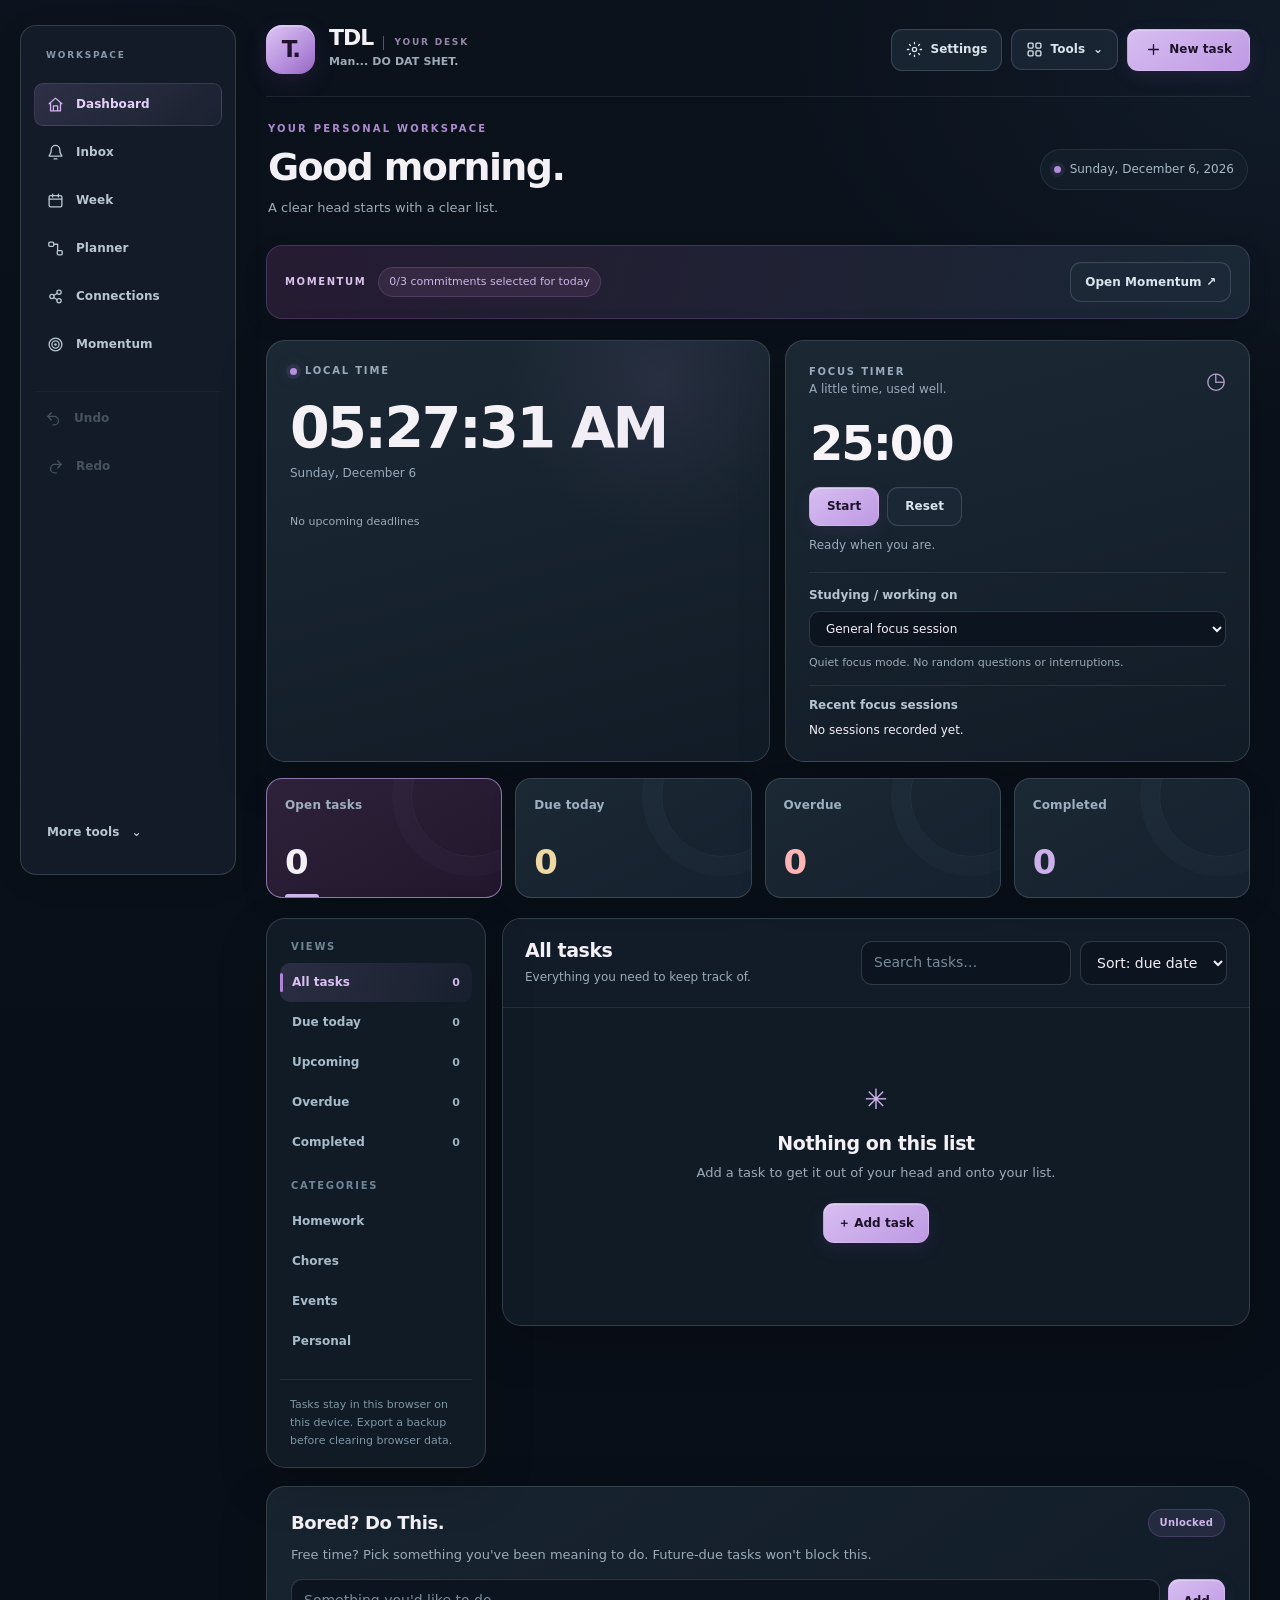
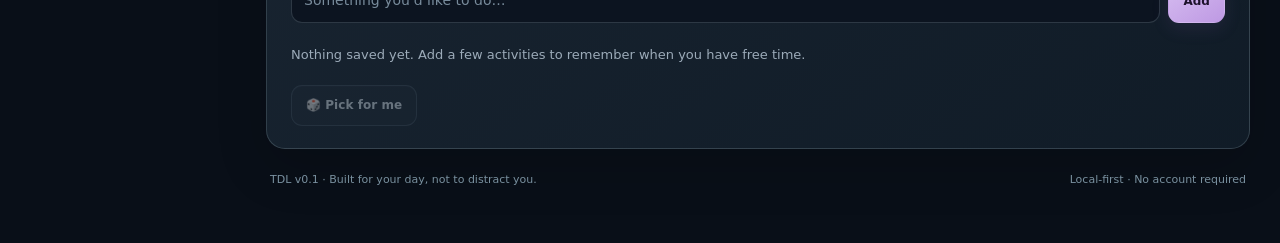
==== commit a9cb8c62: "Move workspace navigation to a left sidebar with a mobile drawer" ====
--- a/app/index.html
+++ b/app/index.html
@@ -20,6 +20,7 @@
 <link rel="stylesheet" href="./tdl-workspace.css">
 <link rel="stylesheet" href="./tdl-momentum.css">
 <link rel="stylesheet" href="./tdl-connections.css">
+<link rel="stylesheet" href="./tdl-sidebar.css">
 </head>
 <body><div class="wrap">
 <header>
@@ -355,4 +356,5 @@
 <script src="./tdl-planner.js"></script>
 <script src="./tdl-momentum.js"></script>
 <script src="./tdl-connections.js"></script>
+<script src="./tdl-sidebar.js"></script>
 </body></html>
--- a/app/tdl-sidebar.css
+++ b/app/tdl-sidebar.css
@@ -0,0 +1,59 @@
+/* Workspace navigation lives beside the app; the dashboard keeps its layout. */
+.wrap {max-width:1530px;padding:25px 30px 55px 266px}
+.tdlx-header {
+ position:fixed;left:max(20px,calc((100vw - 1530px)/2 + 20px));top:25px;bottom:25px;
+ width:216px;margin:0!important;padding:20px 13px!important;
+ display:flex!important;flex-direction:column;align-items:stretch!important;
+ justify-content:flex-start!important;gap:18px!important;flex-wrap:nowrap;
+ overflow-y:auto;overscroll-behavior:contain;scrollbar-width:thin;
+ background:#121b27;border:1px solid var(--ui-edge-strong);border-radius:16px;
+}
+.tdlx-tabs {display:flex;flex-direction:column;align-items:stretch;flex-wrap:nowrap;gap:5px;overflow:visible}
+.tdlx-nav-label {display:block!important;margin:0;padding:3px 12px 15px;font-size:9px;letter-spacing:1.8px}
+.tdlx-header .btn {justify-content:flex-start;min-height:43px;padding:11px 12px;gap:12px;text-align:left;white-space:normal}
+.tdlx-header .tdlx-pill {margin-left:auto}
+.tdlx-header #tdlx-undo {margin-top:20px;padding-top:17px;border-top:1px solid var(--ui-edge);border-radius:0}
+.tdlx-header #tdlx-redo {padding-inline:12px}
+.tdlx-tools {margin-top:auto;width:100%}
+.tdlx-tools>summary {width:100%;justify-content:space-between}
+.tdlx-tools-menu {position:static;width:100%;min-width:0;margin-top:7px;box-shadow:none;padding:5px}
+.tdlx-header .tdlx-tools-menu .btn {font-size:11px;padding:10px;min-height:38px;gap:8px}
+.tdl-sidebar-toggle[hidden] {display:none!important}
+.tdl-sidebar-toggle svg {width:17px;height:17px;stroke:currentColor;fill:none;stroke-width:1.8;stroke-linecap:round}
+.tdl-sidebar-drawer {padding:0;color:var(--text);background:#121b27;border:0;border-right:1px solid var(--ui-edge-strong);max-width:none;max-height:none}
+.tdl-sidebar-drawer::backdrop {background:#050911a6;backdrop-filter:blur(3px)}
+.tdl-sidebar-drawer-head {display:flex;align-items:center;justify-content:space-between;gap:16px;padding:20px 17px 8px}
+.tdl-sidebar-drawer-head h2 {font-size:19px;margin:0;letter-spacing:-.6px}
+@media(max-width:1050px) and (min-width:901px) {
+ .wrap {padding:22px 22px 45px 246px}
+ .tdlx-header {width:202px;left:20px;top:22px;bottom:22px}
+ .layout {grid-template-columns:175px minmax(0,1fr)}
+ .toolbar .tools {width:100%}.toolbar .search {flex:1;min-width:0}
+}
+@media(max-width:900px) {
+ .wrap {padding:22px 22px 45px}
+ .wrap>.tdlx-header {display:none!important}
+ .tdl-sidebar-drawer {position:fixed;inset:0 auto 0 0;margin:0;width:min(300px,86vw);height:100dvh}
+ .tdl-sidebar-drawer[open] {display:flex;flex-direction:column}
+ .tdl-sidebar-drawer .tdlx-header {
+  position:static;inset:auto;width:100%;min-height:0;flex:1;margin:0!important;
+  border:0;border-radius:0;box-shadow:none;padding:12px 15px 22px!important;gap:15px!important;
+ }
+ .tdl-sidebar-drawer .tdlx-tabs {overflow:visible;flex-direction:column;align-items:stretch;flex-wrap:nowrap;scrollbar-width:thin}
+ .tdl-sidebar-drawer .tdlx-nav-label {display:none!important}
+ .tdl-sidebar-drawer .tdlx-tabs .btn {flex:0 0 auto;min-height:44px;padding:12px;font-size:13px;white-space:normal}
+ .tdl-sidebar-drawer .tdlx-tools>summary {padding:12px;font-size:12px}
+}
+@media(max-width:550px) {
+ .wrap {padding:17px 13px 38px}
+ .header-actions {gap:6px}
+ .header-actions .btn {font-size:11px;padding-inline:10px}
+ #add {padding-inline:11px}
+ .header-actions .header-icon {display:none}
+}
+@media(max-width:375px) {
+ .header-actions {gap:4px}
+ .header-actions .btn,.header-utilities>summary {padding-inline:8px;font-size:10px}
+ .tdl-sidebar-toggle {gap:5px}
+ .tdl-sidebar-toggle svg {width:15px;height:15px}
+}
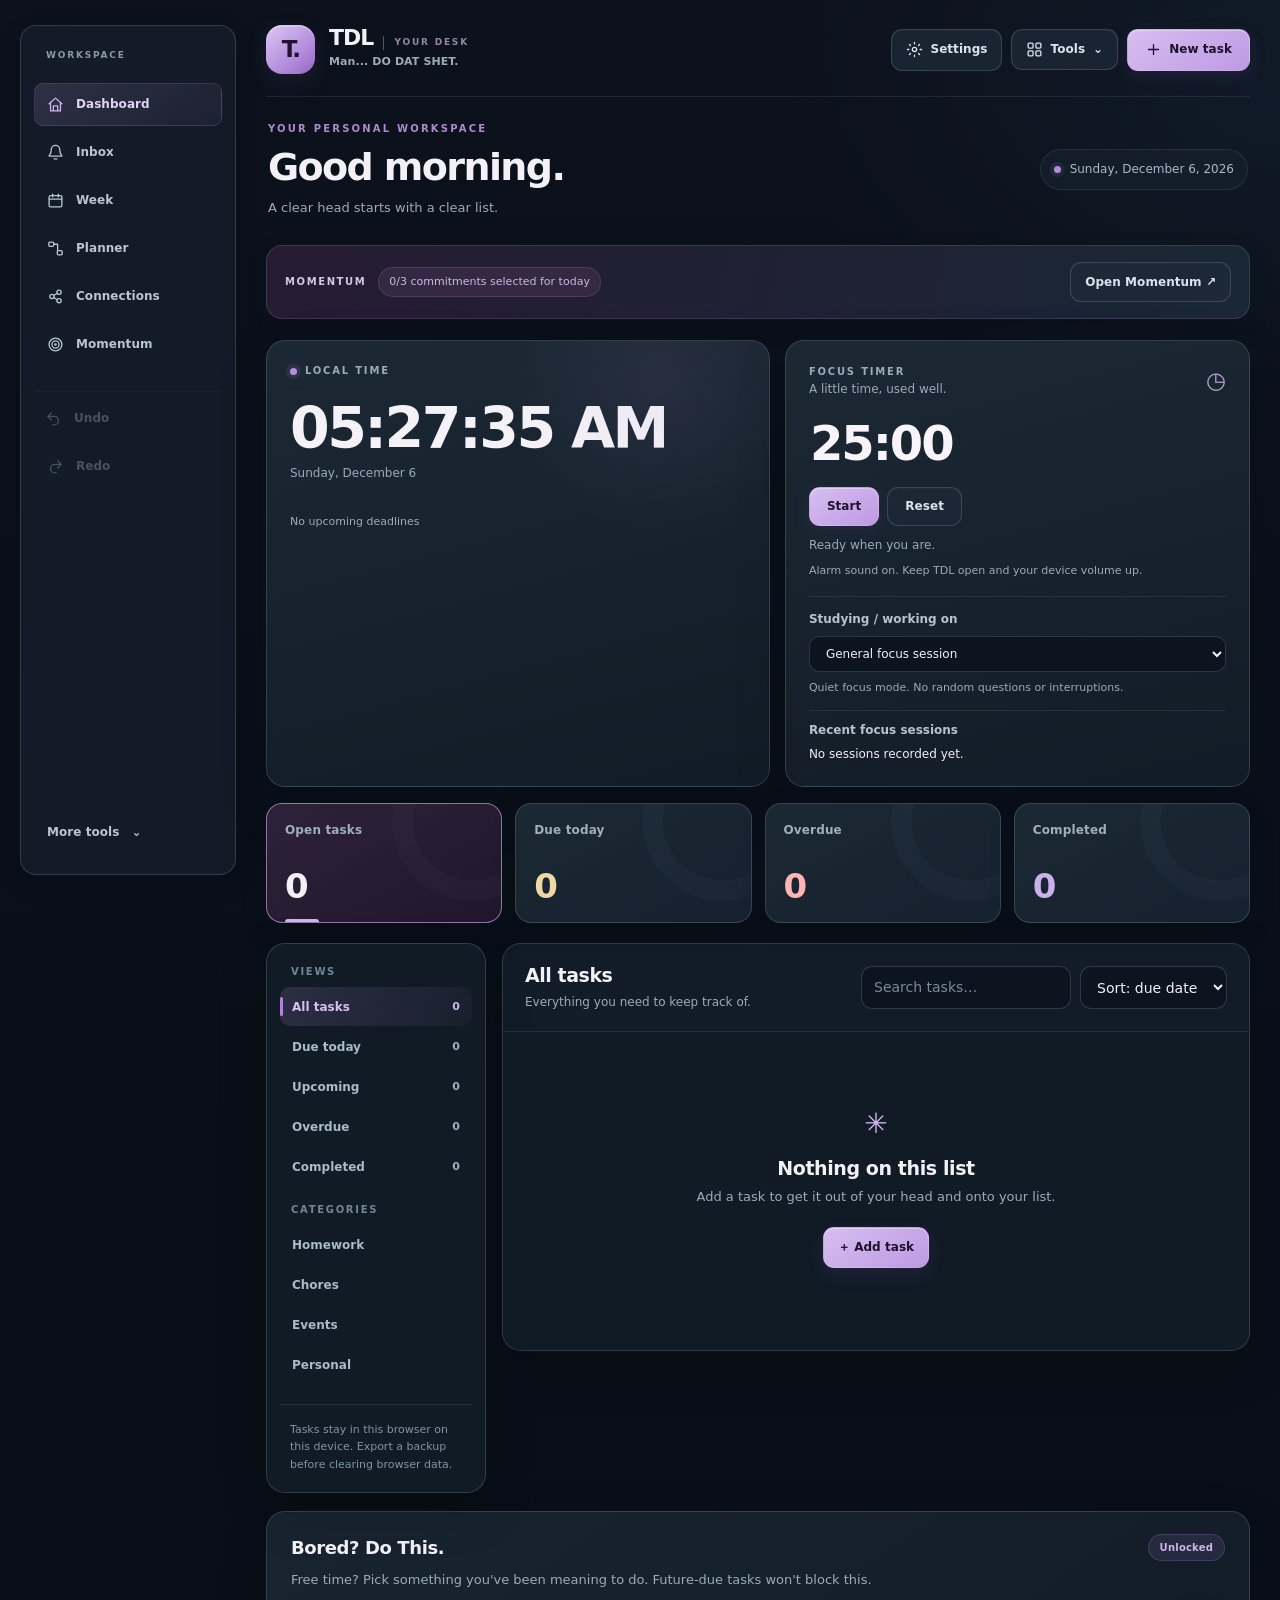
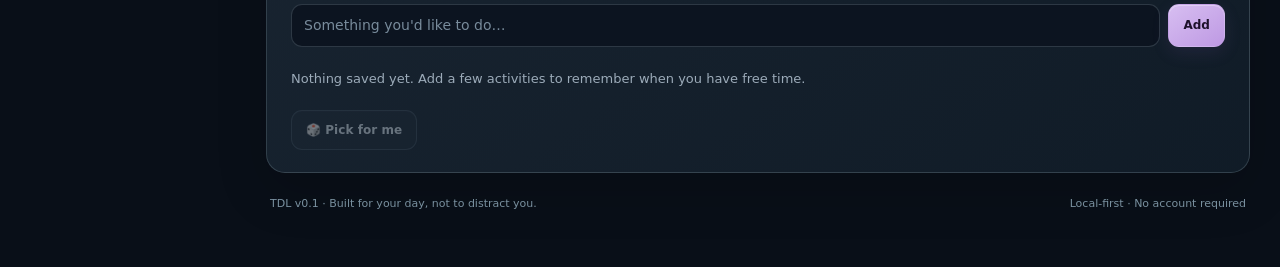
==== commit 84c91bd1: "Add repeating timer alarm with persistent alert and sound controls" ====
--- a/app/index.html
+++ b/app/index.html
@@ -21,6 +21,7 @@
 <link rel="stylesheet" href="./tdl-momentum.css">
 <link rel="stylesheet" href="./tdl-connections.css">
 <link rel="stylesheet" href="./tdl-sidebar.css">
+<link rel="stylesheet" href="./tdl-alarm.css">
 </head>
 <body><div class="wrap">
 <header>
@@ -48,6 +49,7 @@
       <button class="btn" id="timerReset" type="button">Reset</button>
     </div>
     <p id="timerStatus" class="timer-status">Ready when you are.</p>
+    <p id="alarmHint" class="alarm-hint" role="status">Alarm sound on. Keep TDL open and your device volume up.</p>
     <div class="focus-options">
       <label for="focusTask">Studying / working on</label>
       <select id="focusTask"><option value="">General focus session</option></select>
@@ -61,9 +63,15 @@
   <div class="time-card-label">TDL PREFERENCES</div>
   <h3 id="settingsTitle">Settings</h3>
   <div class="settings-group"><strong>Focus timer</strong>
-   <small>Run your timer without interruptions. Completed focus time is saved locally in your session history.</small>
+   <small>The timer rings when it finishes. Completed focus time is saved locally in your session history.</small>
    <label for="settingTimerMinutes">Default timer duration (minutes)</label>
    <input type="number" id="settingTimerMinutes" min="1" max="180" value="25">
+  </div>
+  <div class="settings-group"><strong>Timer alarm</strong>
+   <label class="alarm-setting-toggle"><input id="alarmSoundEnabled" type="checkbox" checked> Play a repeating alarm when a timer finishes</label>
+   <div class="alarm-volume"><label for="alarmVolume">Alarm volume</label><input id="alarmVolume" type="range" min="10" max="100" step="5" value="75"><output id="alarmVolumeValue" for="alarmVolume">75%</output></div>
+   <button class="btn" id="alarmPreview" type="button">Preview alarm</button>
+   <small>Keep TDL open for timer alerts. Sound depends on device volume and browser settings. Closed or suspended web apps cannot guarantee an alarm. Enable notifications below for system alerts where supported.</small>
   </div>
   <div class="settings-group"><strong>Notifications</strong><p id="notificationStatus" class="settings-note" role="status">Checking browser permission…</p><div style="display:flex;gap:8px;flex-wrap:wrap"><button class="btn" type="button" id="enableNotifications">Enable notifications</button><button class="btn" type="button" id="testNotifications" disabled>Send test notification</button></div><p id="notificationTestResult" class="settings-note" role="status"></p><small>TDL checks reminders only while the app is running. Closed-app alerts are not currently supported. If a test is accepted but nothing appears on your Mac, check macOS System Settings → Notifications for TDL or Google Chrome, and check Focus/Do Not Disturb.</small></div>
   <div class="settings-group"><strong>Data & privacy</strong>
@@ -81,6 +89,7 @@
 <section class="activity-section" aria-labelledby="activitiesTitle"><div class="activity-head"><h3 id="activitiesTitle">Bored? Do This.</h3><span class="activity-status locked" id="activityStatus">Locked</span></div><p class="activity-muted" id="activityMessage">Finish today's and overdue tasks to unlock your activity bank.</p><div id="activitiesUnlocked" class="hidden"><form id="activityForm" class="activity-entry"><input id="activityInput" maxlength="140" placeholder="Something you'd like to do…" aria-label="Add optional activity" required><button class="btn primary" type="submit">Add</button></form><div id="activityItems" class="activity-items"></div><button class="btn" type="button" id="activityRandom">🎲 Pick for me</button><div id="activityPicked" class="activity-pick hidden" role="status"></div></div></section><div class="footer"><span>TDL v0.1 · Built for your day, not to distract you.</span><span>Local-first · No account required</span></div></div>
 <div id="backdrop" class="backdrop hidden"><section class="modal" role="dialog" aria-modal="true" aria-labelledby="modalTitle"><div class="modalhead"><h3 id="modalTitle">Add a task</h3><button class="btn" id="close" aria-label="Close">×</button></div><form id="form"><div class="fields"><div class="field full"><label for="title">Task name *</label><input id="title" maxlength="160" required placeholder="Finish Network Security lab"></div><div class="field"><label for="category">Category</label><input id="category" type="text" maxlength="50" placeholder="e.g. Homework, STEM Club, Projects" autocomplete="off" spellcheck="false"><small style="color:var(--muted)">Type any category name. New categories appear in the sidebar.</small></div><div class="field"><label for="priority">Priority</label><select id="priority"><option value="medium">Medium</option><option value="high">High</option><option value="low">Low</option></select></div><div class="field"><label for="due">Due date (optional)</label><input id="due" type="date"></div><div class="field"><label for="time">Time (optional)</label><input id="time" type="time"></div><div class="field"><label for="repeat">Repeat</label><select id="repeat"><option value="none">Does not repeat</option><option value="daily">Every day</option><option value="weekdays">Weekdays (Mon–Fri)</option><option value="weekly">Every week</option><option value="monthly">Every month</option><option value="yearly">Every year</option></select></div><div class="field"><label for="repeatEnd">Repeat until (optional)</label><input id="repeatEnd" type="date"></div><div class="field full"><label for="assignmentUrl">Assignment URL</label><input id="assignmentUrl" type="url" maxlength="2000" placeholder="https://..."></div><div class="field full"><label for="subtaskEntry">Subtasks</label><div class="subtask-entry"><input id="subtaskEntry" maxlength="160" placeholder="Add a step…"><button type="button" class="btn" id="subtaskAdd">Add step</button></div><div id="subtaskEditor" class="subtask-editor"></div><small>Break larger tasks into checkable steps.</small></div><div class="field full"><label for="notes">Notes (optional)</label><textarea id="notes" maxlength="2000" placeholder="Details or anything you need to remember…"></textarea></div></div><div class="formactions"><button type="button" class="btn" id="cancel">Cancel</button><button class="btn primary" type="submit">Save task</button></div></form></section></div>
 <div id="quickModal" class="focus-modal hidden" role="dialog" aria-modal="true" aria-labelledby="quickTitle"><div class="focus-dialog"><h3 id="quickTitle">Paste homework details</h3><p>Paste an assignment link or copied text. Review before saving.</p><textarea id="quickText" rows="7" placeholder="Chapter 8 Quiz&#10;Due: 2026-10-19 11:59 PM&#10;https://example.edu/assignment"></textarea><p id="quickStatus" role="status"></p><div class="focus-dialog-actions"><button class="btn" id="quickCancel" type="button">Cancel</button><button class="btn primary" id="quickParse" type="button">Review task</button></div></div></div><input type="file" id="file" accept=".json,application/json" class="hidden"><div id="toast" class="toast hidden" role="status"></div>
+<script src="./tdl-alarm.js"></script>
 <script>
 (function(){
 "use strict";
@@ -321,19 +330,22 @@
 function applyTimerEdit(){if(timerRunning)return true;var value=parseTimerInput($("#timerDisplay").value);if(value===null){$("#timerStatus").textContent="Enter 1–180 minutes, optionally with seconds (e.g. 45:30).";$("#timerDisplay").value=formatTimer(remainingMs);return false}remainingMs=value;timerFinished=false;$("#timerStatus").textContent="Duration set. Ready when you are.";drawTimer();return true}
 $("#timerDisplay").addEventListener("blur",applyTimerEdit);
 $("#timerDisplay").addEventListener("keydown",function(e){if(e.key==="Enter"){e.preventDefault();this.blur()}});
-function tickTimer(){focusAccrue();remainingMs=Math.max(0,timerEnd-Date.now());if(remainingMs<=0){remainingMs=0;timerRunning=false;timerFinished=true;stopTimerInterval();saveFocusSession();$("#timerStatus").textContent="Time is up.";drawTimer();notify("Timer finished");return}drawTimer()}
+function tickTimer(){focusAccrue();remainingMs=Math.max(0,timerEnd-Date.now());if(remainingMs<=0){remainingMs=0;timerRunning=false;timerFinished=true;stopTimerInterval();var alarmTitle=focusSession?focusSession.taskTitle:"Focus timer";saveFocusSession();$("#timerStatus").textContent="Time is up.";drawTimer();if(window.TDLAlarm)window.TDLAlarm.finish("dashboard",alarmTitle);notify("Timer finished");return}drawTimer()}
 $("#timerStart").addEventListener("click",function(){
  // Do not run both TDL timers concurrently. The active focus room owns its task.
  if(!timerRunning&&window.TDLMomentum&&window.TDLMomentum.getState().focus.running){
   notify("Finish or pause the Momentum focus block before using the dashboard timer.");return
  }
- if(timerRunning){focusAccrue();remainingMs=Math.max(0,timerEnd-Date.now());timerRunning=false;stopTimerInterval();$("#timerStatus").textContent="Paused. Pick it up when you're ready.";drawTimer();return}
+ if(timerRunning&&timerEnd<=Date.now()){tickTimer();return}
+ if(timerRunning){if(window.TDLAlarm)window.TDLAlarm.disarm("dashboard");focusAccrue();remainingMs=Math.max(0,timerEnd-Date.now());timerRunning=false;stopTimerInterval();$("#timerStatus").textContent="Paused. Pick it up when you're ready.";drawTimer();return}
  if(document.activeElement===$("#timerDisplay")){if(!applyTimerEdit())return;$("#timerDisplay").blur()}
  if(timerFinished||remainingMs<=0){remainingMs=settings.timerMinutes*60000;timerFinished=false}
- timerRunning=true;timerEnd=Date.now()+remainingMs;if(!focusSession)startFocusSession();else{focusLastTick=Date.now()}$("#timerStatus").textContent="Timer running. Stay with one thing.";tickTimer();if(timerRunning)timerInterval=window.setInterval(tickTimer,200);
+ timerRunning=true;timerEnd=Date.now()+remainingMs;if(window.TDLAlarm)window.TDLAlarm.arm("dashboard",remainingMs,focusSession?focusSession.taskTitle:"Focus timer");if(!focusSession)startFocusSession();else{focusLastTick=Date.now()}$("#timerStatus").textContent="Timer running. Stay with one thing.";tickTimer();if(timerRunning)timerInterval=window.setInterval(tickTimer,200);
 });
-$("#timerReset").addEventListener("click",function(){focusAccrue();saveFocusSession();stopTimerInterval();timerRunning=false;timerFinished=false;remainingMs=settings.timerMinutes*60000;$("#timerStatus").textContent="Timer reset. Ready when you are.";drawTimer()});
+$("#timerReset").addEventListener("click",function(){if(window.TDLAlarm)window.TDLAlarm.disarm("dashboard");focusAccrue();saveFocusSession();stopTimerInterval();timerRunning=false;timerFinished=false;remainingMs=settings.timerMinutes*60000;$("#timerStatus").textContent="Timer reset. Ready when you are.";drawTimer()});
 drawTimer();
+document.addEventListener("visibilitychange",function(){if(!document.hidden&&timerRunning)tickTimer()});
+window.addEventListener("pageshow",function(){if(timerRunning)tickTimer()});
 
 if("serviceWorker" in navigator && /^https?:$/.test(location.protocol)){window.addEventListener("load",function(){navigator.serviceWorker.register("./sw.js").catch(function(){/* TDL remains usable without service-worker support. */});});}
 var d=new Date();$("#todayLabel").textContent=d.toLocaleDateString(undefined,{weekday:"long",month:"long",day:"numeric",year:"numeric"});$("#greeting").textContent=d.getHours()<12?"Good morning.":d.getHours()<18?"Good afternoon.":"Good evening.";
--- a/app/tdl-alarm.css
+++ b/app/tdl-alarm.css
@@ -0,0 +1,18 @@
+.tdl-alarm-dialog {width:min(420px,calc(100% - 32px));max-height:90dvh;overflow:auto;padding:35px 28px 28px;text-align:center;color:var(--text);background:#15202e;border:1px solid var(--ui-edge-strong);border-radius:24px;box-shadow:0 30px 100px #0008}
+.tdl-alarm-dialog::backdrop {background:#050911bd;backdrop-filter:blur(8px)}
+.tdl-alarm-dialog .eyebrow {margin:20px 0 8px;font-size:10px}
+.tdl-alarm-dialog h2 {font-size:36px;line-height:1.1;letter-spacing:-1.3px;margin:8px 0 10px}
+#tdl-alarm-detail {font-size:13px;color:var(--muted);overflow-wrap:anywhere;margin:0}
+.tdl-alarm-zero {font-size:70px;font-weight:650;letter-spacing:-3px;line-height:1.3;margin:12px 0;color:var(--ui-accent);font-variant-numeric:tabular-nums}
+.tdl-alarm-bell {display:grid;place-items:center;width:68px;height:68px;margin:auto;border-radius:22px;background:#30213f;color:var(--ui-accent);box-shadow:0 0 0 9px #be99e309;animation:tdl-alarm-pulse 1.2s ease-in-out infinite}
+.tdl-alarm-bell svg {width:32px;height:32px}
+#tdl-alarm-audio-status {font-size:11px;color:var(--muted);line-height:1.6;min-height:36px;margin:0 0 19px}
+#tdl-alarm-stop {width:100%;min-height:52px;font-size:16px;border-radius:15px}
+.alarm-hint {font-size:11px;line-height:1.5;color:var(--muted);margin:8px 0 0}
+.alarm-setting-toggle {display:flex;align-items:center;gap:9px}
+.alarm-setting-toggle input {accent-color:var(--ui-accent)}
+.alarm-volume {display:flex;align-items:center;gap:10px;flex-wrap:wrap}
+.alarm-volume input {width:160px;max-width:100%;accent-color:var(--ui-accent);padding:0}
+.alarm-volume output {font-size:12px;color:var(--muted);min-width:35px}
+@keyframes tdl-alarm-pulse {50%{box-shadow:0 0 0 15px #be99e305;transform:scale(1.035)}}
+@media(prefers-reduced-motion:reduce){.tdl-alarm-bell {animation:none}}
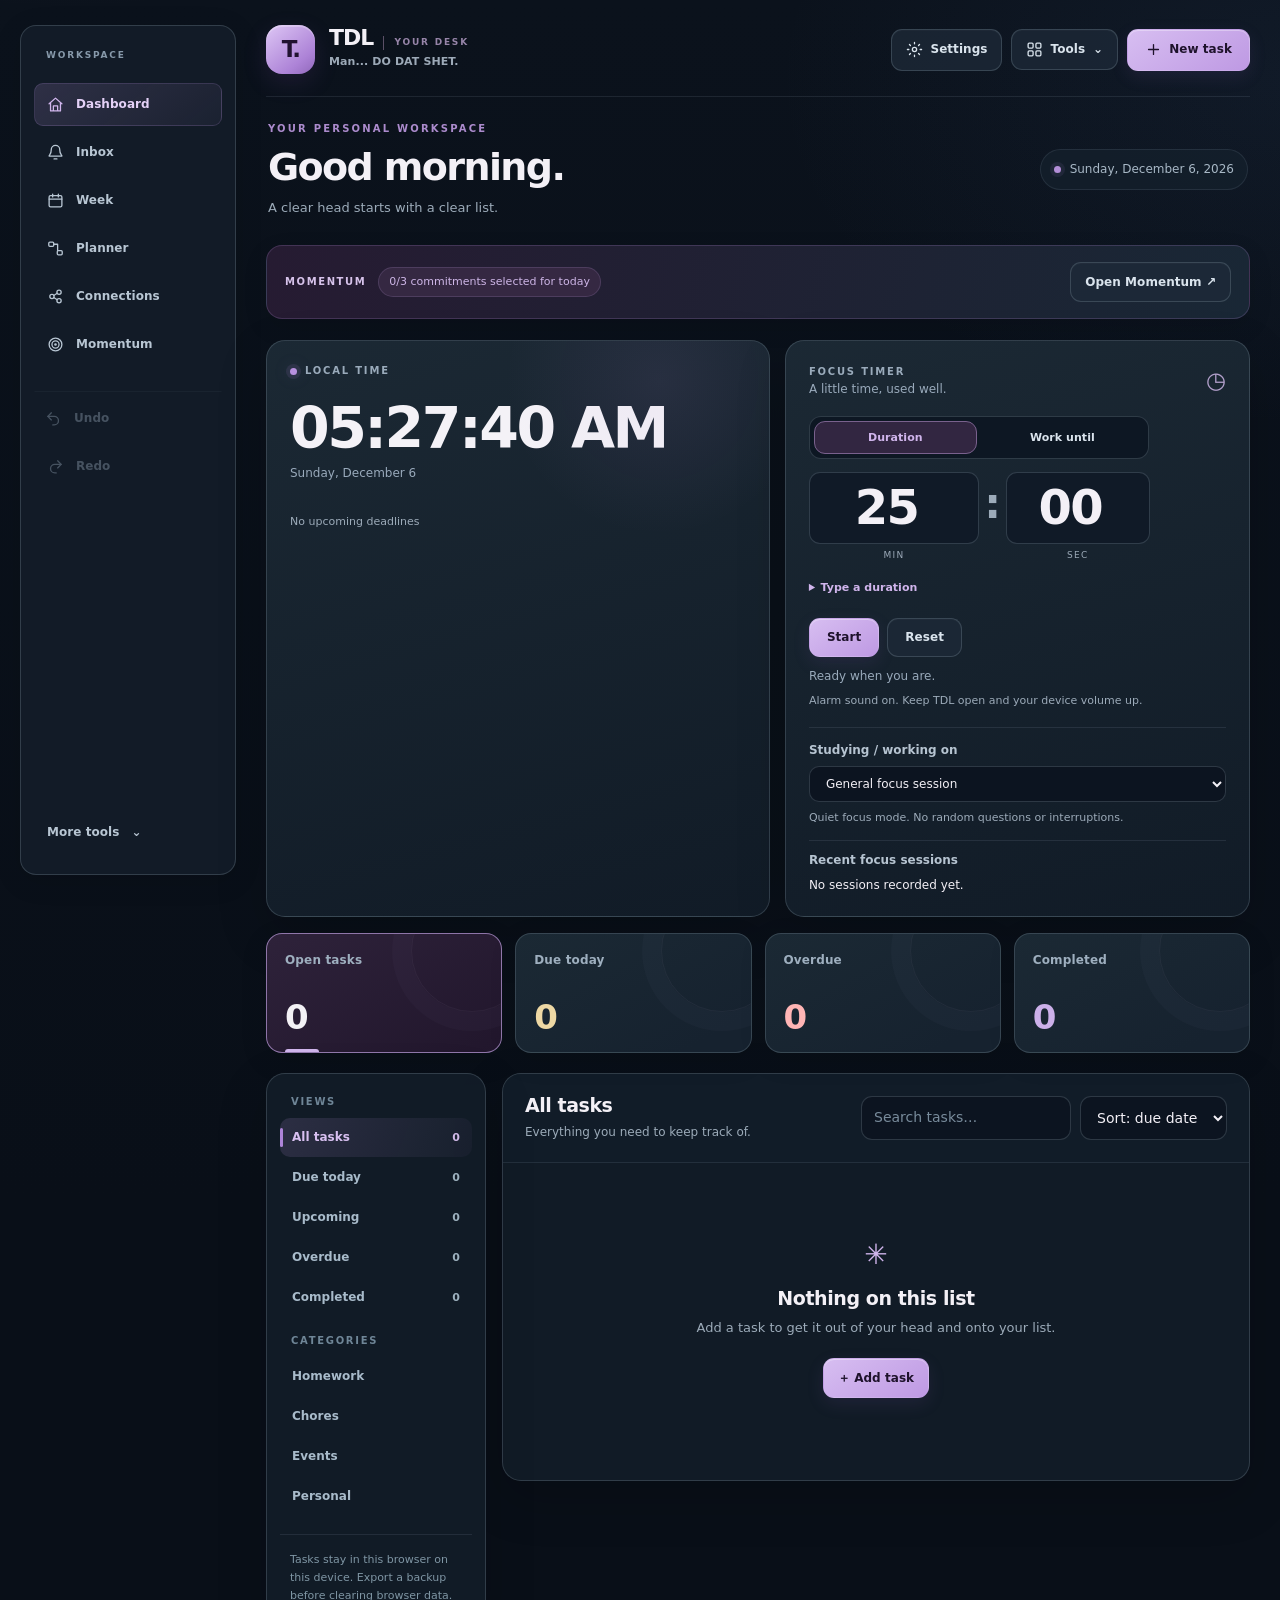
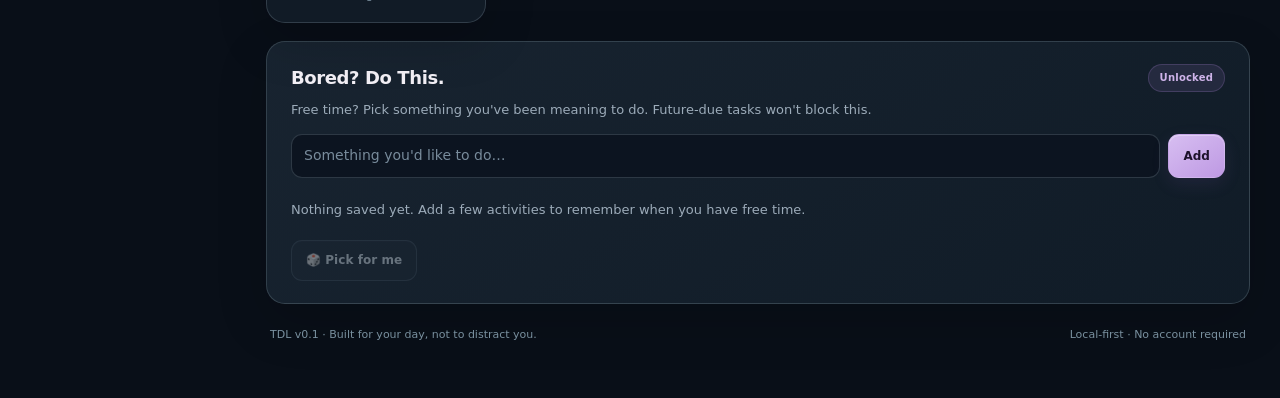
==== commit 4f71ab25: "Add segmented timer controls, work-until mode and learned category suggestions" ====
--- a/app/index.html
+++ b/app/index.html
@@ -22,6 +22,7 @@
 <link rel="stylesheet" href="./tdl-connections.css">
 <link rel="stylesheet" href="./tdl-sidebar.css">
 <link rel="stylesheet" href="./tdl-alarm.css">
+<link rel="stylesheet" href="./tdl-inputs.css">
 </head>
 <body><div class="wrap">
 <header>
@@ -43,7 +44,10 @@
   </article>
   <article class="time-card timer-card">
     <div class="timer-heading"><div><div class="time-card-label">FOCUS TIMER</div><div class="timer-subtitle">A little time, used well.</div></div><span class="timer-icon">◷</span></div>
-    <input id="timerDisplay" class="timer-display timer-edit" type="text" inputmode="numeric" value="25:00" aria-label="Focus timer duration in minutes and seconds" title="Click to edit minutes and seconds before starting" spellcheck="false">
+    <div class="timer-modes" role="group" aria-label="Timer mode"><button id="timerDurationMode" class="btn" type="button" aria-pressed="true">Duration</button><button id="timerUntilMode" class="btn" type="button" aria-pressed="false">Work until</button></div>
+    <div class="timer-until" id="workUntilPanel" hidden><label for="timerUntil">Finish working at</label><input id="timerUntil" type="time" step="60" aria-describedby="timerUntilHint"><small id="timerUntilHint">Choose a finish time.</small></div>
+    <div class="timer-segments" role="group" aria-label="Timer minutes and seconds"><label class="timer-segment"><input id="timerMinutes" type="number" min="0" max="1440" step="1" inputmode="numeric" value="25" aria-label="Timer minutes"><span>MIN</span></label><span class="timer-colon" aria-hidden="true">:</span><label class="timer-segment"><input id="timerSeconds" type="number" min="0" max="59" step="1" inputmode="numeric" value="00" aria-label="Timer seconds"><span>SEC</span></label></div>
+    <details class="timer-text-entry" id="timerDurationEntry"><summary>Type a duration</summary><label for="timerDisplay">Minutes or minutes:seconds</label><input id="timerDisplay" class="timer-custom-input" type="text" inputmode="text" value="25:00" aria-label="Focus timer duration in minutes and seconds" spellcheck="false"><small>Examples: 25, 0:30, 45:15. From 1 second to 24 hours.</small></details>
     <div class="timer-controls">
       <button class="btn primary" id="timerStart" type="button">Start</button>
       <button class="btn" id="timerReset" type="button">Reset</button>
@@ -64,8 +68,7 @@
   <h3 id="settingsTitle">Settings</h3>
   <div class="settings-group"><strong>Focus timer</strong>
    <small>The timer rings when it finishes. Completed focus time is saved locally in your session history.</small>
-   <label for="settingTimerMinutes">Default timer duration (minutes)</label>
-   <input type="number" id="settingTimerMinutes" min="1" max="180" value="25">
+   <div class="timer-default-inputs"><label for="settingTimerMinutes">Default minutes<input type="number" id="settingTimerMinutes" min="0" max="1440" step="1" value="25"></label><label for="settingTimerSeconds">Default seconds<input type="number" id="settingTimerSeconds" min="0" max="59" step="1" value="0"></label></div><small>From 1 second to 24 hours.</small>
   </div>
   <div class="settings-group"><strong>Timer alarm</strong>
    <label class="alarm-setting-toggle"><input id="alarmSoundEnabled" type="checkbox" checked> Play a repeating alarm when a timer finishes</label>
@@ -87,8 +90,9 @@
 <div class="layout"><aside class="side"><label>VIEWS</label><button class="nav active" data-view="all">All tasks <span id="allCount">0</span></button><button class="nav" data-view="today">Due today <span id="navToday">0</span></button><button class="nav" data-view="upcoming">Upcoming <span id="navUpcoming">0</span></button><button class="nav" data-view="overdue">Overdue <span id="navOverdue">0</span></button><button class="nav" data-view="completed">Completed <span id="navDone">0</span></button><label>CATEGORIES</label><button class="nav" data-category="Homework">Homework</button><button class="nav" data-category="Chore">Chores</button><button class="nav" data-category="Event">Events</button><button class="nav" data-category="Personal">Personal</button><div id="customCategoryNav"></div><div class="hint">Tasks stay in this browser on this device. Export a backup before clearing browser data.</div></aside>
 <main class="main"><div class="toolbar"><div><h3 id="listTitle">All tasks</h3><p id="subtitle">Everything you need to keep track of.</p></div><div class="tools"><input id="search" class="search" type="search" placeholder="Search tasks…" aria-label="Search tasks"><select id="sort" aria-label="Sort tasks"><option value="due">Sort: due date</option><option value="priority">Sort: priority</option><option value="newest">Sort: newest</option></select></div></div><div id="taskList" class="tasklist"></div></main></div>
 <section class="activity-section" aria-labelledby="activitiesTitle"><div class="activity-head"><h3 id="activitiesTitle">Bored? Do This.</h3><span class="activity-status locked" id="activityStatus">Locked</span></div><p class="activity-muted" id="activityMessage">Finish today's and overdue tasks to unlock your activity bank.</p><div id="activitiesUnlocked" class="hidden"><form id="activityForm" class="activity-entry"><input id="activityInput" maxlength="140" placeholder="Something you'd like to do…" aria-label="Add optional activity" required><button class="btn primary" type="submit">Add</button></form><div id="activityItems" class="activity-items"></div><button class="btn" type="button" id="activityRandom">🎲 Pick for me</button><div id="activityPicked" class="activity-pick hidden" role="status"></div></div></section><div class="footer"><span>TDL v0.1 · Built for your day, not to distract you.</span><span>Local-first · No account required</span></div></div>
-<div id="backdrop" class="backdrop hidden"><section class="modal" role="dialog" aria-modal="true" aria-labelledby="modalTitle"><div class="modalhead"><h3 id="modalTitle">Add a task</h3><button class="btn" id="close" aria-label="Close">×</button></div><form id="form"><div class="fields"><div class="field full"><label for="title">Task name *</label><input id="title" maxlength="160" required placeholder="Finish Network Security lab"></div><div class="field"><label for="category">Category</label><input id="category" type="text" maxlength="50" placeholder="e.g. Homework, STEM Club, Projects" autocomplete="off" spellcheck="false"><small style="color:var(--muted)">Type any category name. New categories appear in the sidebar.</small></div><div class="field"><label for="priority">Priority</label><select id="priority"><option value="medium">Medium</option><option value="high">High</option><option value="low">Low</option></select></div><div class="field"><label for="due">Due date (optional)</label><input id="due" type="date"></div><div class="field"><label for="time">Time (optional)</label><input id="time" type="time"></div><div class="field"><label for="repeat">Repeat</label><select id="repeat"><option value="none">Does not repeat</option><option value="daily">Every day</option><option value="weekdays">Weekdays (Mon–Fri)</option><option value="weekly">Every week</option><option value="monthly">Every month</option><option value="yearly">Every year</option></select></div><div class="field"><label for="repeatEnd">Repeat until (optional)</label><input id="repeatEnd" type="date"></div><div class="field full"><label for="assignmentUrl">Assignment URL</label><input id="assignmentUrl" type="url" maxlength="2000" placeholder="https://..."></div><div class="field full"><label for="subtaskEntry">Subtasks</label><div class="subtask-entry"><input id="subtaskEntry" maxlength="160" placeholder="Add a step…"><button type="button" class="btn" id="subtaskAdd">Add step</button></div><div id="subtaskEditor" class="subtask-editor"></div><small>Break larger tasks into checkable steps.</small></div><div class="field full"><label for="notes">Notes (optional)</label><textarea id="notes" maxlength="2000" placeholder="Details or anything you need to remember…"></textarea></div></div><div class="formactions"><button type="button" class="btn" id="cancel">Cancel</button><button class="btn primary" type="submit">Save task</button></div></form></section></div>
+<div id="backdrop" class="backdrop hidden"><section class="modal" role="dialog" aria-modal="true" aria-labelledby="modalTitle"><div class="modalhead"><h3 id="modalTitle">Add a task</h3><button class="btn" id="close" aria-label="Close">×</button></div><form id="form"><div class="fields"><div class="field full"><label for="title">Task name *</label><input id="title" maxlength="160" required placeholder="Finish Network Security lab"></div><div class="field"><label for="category">Category</label><div class="category-combobox"><input id="category" type="text" maxlength="50" placeholder="Choose or type a category" autocomplete="off" spellcheck="false" role="combobox" aria-autocomplete="list" aria-expanded="false" aria-controls="categoryOptions" aria-haspopup="listbox"><button id="categoryToggle" type="button" tabindex="-1" aria-label="Show category suggestions"><svg viewBox="0 0 20 20" aria-hidden="true"><path d="m5 7 5 5 5-5"/></svg></button><ul id="categoryOptions" class="category-options" role="listbox" aria-label="Category suggestions" hidden></ul></div><small style="color:var(--muted)">Choose a category or type your own. Frequently used categories appear first.</small></div><div class="field"><label for="priority">Priority</label><select id="priority"><option value="medium">Medium</option><option value="high">High</option><option value="low">Low</option></select></div><div class="field"><label for="due">Due date (optional)</label><input id="due" type="date"></div><div class="field"><label for="time">Time (optional)</label><input id="time" type="time"></div><div class="field"><label for="repeat">Repeat</label><select id="repeat"><option value="none">Does not repeat</option><option value="daily">Every day</option><option value="weekdays">Weekdays (Mon–Fri)</option><option value="weekly">Every week</option><option value="monthly">Every month</option><option value="yearly">Every year</option></select></div><div class="field"><label for="repeatEnd">Repeat until (optional)</label><input id="repeatEnd" type="date"></div><div class="field full"><label for="assignmentUrl">Assignment URL</label><input id="assignmentUrl" type="url" maxlength="2000" placeholder="https://..."></div><div class="field full"><label for="subtaskEntry">Subtasks</label><div class="subtask-entry"><input id="subtaskEntry" maxlength="160" placeholder="Add a step…"><button type="button" class="btn" id="subtaskAdd">Add step</button></div><div id="subtaskEditor" class="subtask-editor"></div><small>Break larger tasks into checkable steps.</small></div><div class="field full"><label for="notes">Notes (optional)</label><textarea id="notes" maxlength="2000" placeholder="Details or anything you need to remember…"></textarea></div></div><div class="formactions"><button type="button" class="btn" id="cancel">Cancel</button><button class="btn primary" type="submit">Save task</button></div></form></section></div>
 <div id="quickModal" class="focus-modal hidden" role="dialog" aria-modal="true" aria-labelledby="quickTitle"><div class="focus-dialog"><h3 id="quickTitle">Paste homework details</h3><p>Paste an assignment link or copied text. Review before saving.</p><textarea id="quickText" rows="7" placeholder="Chapter 8 Quiz&#10;Due: 2026-10-19 11:59 PM&#10;https://example.edu/assignment"></textarea><p id="quickStatus" role="status"></p><div class="focus-dialog-actions"><button class="btn" id="quickCancel" type="button">Cancel</button><button class="btn primary" id="quickParse" type="button">Review task</button></div></div></div><input type="file" id="file" accept=".json,application/json" class="hidden"><div id="toast" class="toast hidden" role="status"></div>
+<script src="./tdl-input-utils.js"></script>
 <script src="./tdl-alarm.js"></script>
 <script>
 (function(){
@@ -143,7 +147,7 @@
 function render(){refreshFocusTaskOptions();stats();renderCategoryNav();renderActivityBank();all("[data-stat-view]").forEach(function(b){b.classList.toggle("active",!category&&b.dataset.statView===view);b.setAttribute("aria-pressed",String(!category&&b.dataset.statView===view))});$("#listTitle").textContent=title();$("#subtitle").textContent=view==="today"?"Handle today's priorities.":view==="upcoming"?"What's coming up next.":view==="overdue"?"Tasks that have passed their due date.":view==="completed"?"A record of what you've finished.":category?"Tasks in this category.":"Everything you need to keep track of.";all(".nav").forEach(function(b){b.classList.toggle("active",(!category&&b.dataset.view===view)||(!!category&&b.dataset.category===category))});var list=getTasks(),el=$("#taskList");if(!list.length){el.innerHTML='<div class="empty"><div style="font-size:28px">✳</div><h4>'+( $("#search").value.trim()?"No matching tasks":view==="completed"?"Nothing completed yet":"Nothing on this list")+'</h4><p>'+( $("#search").value.trim()?"Try a different search.":"Add a task to get it out of your head and onto your list.")+'</p><button class="btn primary" id="emptyAdd">＋ Add task</button></div>';$("#emptyAdd").addEventListener("click",function(){open()});return}el.innerHTML=list.map(function(t){var due=t.dueDate?'<span class="pill '+(overdue(t)?"overdue":dueToday(t)?"today":"")+'">'+(overdue(t)?"Overdue · ":dueToday(t)?"Today · ":"Due · ")+esc(dateLabel(t.dueDate))+(t.dueTime?" "+esc(t.dueTime):"")+"</span>":"";return '<article class="task '+(t.completed?"done":"")+'" data-id="'+esc(t.id)+'"><input class="check" type="checkbox" data-action="toggle" aria-label="Complete task" '+(t.completed?"checked":"")+'><div><div class="task-title">'+esc(t.title)+'</div>'+(t.notes?'<div class="notes">'+esc(t.notes)+"</div>":"")+(taskSubtasks(t).length?'<div class="subtask-progress">'+taskSubtasks(t).filter(function(x){return x.completed}).length+'/'+taskSubtasks(t).length+' steps completed</div><div class="subtasks">'+taskSubtasks(t).map(function(st){return '<label class="subtask-row '+(st.completed?"is-done":"")+'"><input type="checkbox" data-action="subtask-toggle" data-sub-id="'+esc(st.id)+'" '+(st.completed?"checked":"")+' '+(t.completed?"disabled":"")+'><span>'+esc(st.title)+'</span></label>'}).join("")+'</div>':"")+'<div class="meta"><span class="pill">'+esc(t.category||"Personal")+'</span><span class="pill '+esc(t.priority||"medium")+'">'+esc((t.priority||"medium").charAt(0).toUpperCase()+(t.priority||"medium").slice(1))+" priority</span>"+due+(safeAssignmentUrl(t.assignmentUrl)?'<a class="assignment-link" target="_blank" rel="noopener noreferrer" href="'+esc(safeAssignmentUrl(t.assignmentUrl))+'">↗ Open assignment</a>':"")+(t.repeat&&t.repeat!=="none"?'<span class="pill">↻ '+esc(({daily:"Daily",weekdays:"Weekdays",weekly:"Weekly",monthly:"Monthly",yearly:"Yearly"})[t.repeat]||t.repeat)+"</span>":"")+relationMeta(t)+"</div></div><div class=\"actions\"><button data-action=\"connections\" type=\"button\" aria-label=\"Open task connections\">↗ Links</button><button data-action=\"edit\" type=\"button\">Edit</button><button data-action=\"delete\" type=\"button\">Delete</button></div></article>" }).join("")}
 function open(t){editing=t?t.id:null;$("#form").reset();$("#category").value="Personal";draftSubtasks=t?taskSubtasks(t).map(function(x){return Object.assign({},x)}):[];renderSubtaskEditor();$("#modalTitle").textContent=t?"Edit task":"Add a task";if(t){$("#title").value=t.title;$("#category").value=t.category||"Personal";$("#priority").value=t.priority||"medium";$("#due").value=t.dueDate||"";$("#time").value=t.dueTime||"";$("#notes").value=t.notes||"";$("#assignmentUrl").value=t.assignmentUrl||"";$("#repeat").value=t.repeat||"none";$("#repeatEnd").value=t.repeatEnd||""}$("#backdrop").classList.remove("hidden");$("#title").focus()}
 function close(){ $("#backdrop").classList.add("hidden");editing=null}
-$("#form").addEventListener("submit",function(e){e.preventDefault();if($("#subtaskEntry").value.trim())addDraftSubtask();var name=$("#title").value.trim();if(!name)return;var old=tasks.find(function(t){return t.id===editing});var repeat=$("#repeat").value,repeatEnd=$("#repeatEnd").value;if(repeat!=="none"&&!$("#due").value){notify("Recurring tasks need a due date.");return}if(repeat!=="none"&&repeatEnd&&repeatEnd<$("#due").value){notify("Repeat end must be on or after the due date.");return}if($("#assignmentUrl").value.trim()&&!safeAssignmentUrl($("#assignmentUrl").value)){notify("Invalid assignment URL");return}var item={id:editing||(window.crypto&&crypto.randomUUID?crypto.randomUUID():String(Date.now())+Math.random()),title:name,category:($("#category").value.trim()||"Personal"),priority:$("#priority").value,dueDate:$("#due").value,dueTime:$("#time").value,notes:$("#notes").value.trim(),subtasks:draftSubtasks.filter(function(x){return x.title.trim()}).map(function(x){return {id:x.id,title:x.title.trim(),completed:!!x.completed}}),assignmentUrl:safeAssignmentUrl($("#assignmentUrl").value),repeat:repeat,repeatEnd:repeat==="none"?"":repeatEnd,repeatAnchorDay:repeat==="none"?null:(old&&old.dueDate===$("#due").value&&old.repeatAnchorDay?old.repeatAnchorDay:Number($("#due").value.slice(-2))),seriesId:old?old.seriesId||old.id:null,completed:old?old.completed:false,createdAt:old?old.createdAt:Date.now(),updatedAt:Date.now()};if(old)tasks=tasks.map(function(t){return t.id===editing?item:t});else tasks.push(item);save();close();render();notify(old?"Task updated":"Task added")});
+$("#form").addEventListener("submit",function(e){e.preventDefault();if($("#subtaskEntry").value.trim())addDraftSubtask();var name=$("#title").value.trim();if(!name)return;var old=tasks.find(function(t){return t.id===editing});var repeat=$("#repeat").value,repeatEnd=$("#repeatEnd").value;if(repeat!=="none"&&!$("#due").value){notify("Recurring tasks need a due date.");return}if(repeat!=="none"&&repeatEnd&&repeatEnd<$("#due").value){notify("Repeat end must be on or after the due date.");return}if($("#assignmentUrl").value.trim()&&!safeAssignmentUrl($("#assignmentUrl").value)){notify("Invalid assignment URL");return}var item={id:editing||(window.crypto&&crypto.randomUUID?crypto.randomUUID():String(Date.now())+Math.random()),title:name,category:($("#category").value.trim()||"Personal"),priority:$("#priority").value,dueDate:$("#due").value,dueTime:$("#time").value,notes:$("#notes").value.trim(),subtasks:draftSubtasks.filter(function(x){return x.title.trim()}).map(function(x){return {id:x.id,title:x.title.trim(),completed:!!x.completed}}),assignmentUrl:safeAssignmentUrl($("#assignmentUrl").value),repeat:repeat,repeatEnd:repeat==="none"?"":repeatEnd,repeatAnchorDay:repeat==="none"?null:(old&&old.dueDate===$("#due").value&&old.repeatAnchorDay?old.repeatAnchorDay:Number($("#due").value.slice(-2))),seriesId:old?old.seriesId||old.id:null,completed:old?old.completed:false,createdAt:old?old.createdAt:Date.now(),updatedAt:Date.now()};if(old)tasks=tasks.map(function(t){return t.id===editing?item:t});else tasks.push(item);save();if(window.TDLCategories&&(!old||old.category!==item.category))window.TDLCategories.record(item.category);close();render();notify(old?"Task updated":"Task added")});
 $("#quickAdd").addEventListener("click",function(){$("#quickModal").classList.remove("hidden");$("#quickText").focus()});
 $("#quickCancel").addEventListener("click",function(){$("#quickModal").classList.add("hidden")});
 $("#quickParse").addEventListener("click",function(){var raw=$("#quickText").value;if(!raw.trim()){$("#quickStatus").textContent="Paste a link or text first.";return}var d=parseAssignment(raw);$("#quickModal").classList.add("hidden");open();$("#category").value="Homework";$("#title").value=d.title;$("#assignmentUrl").value=d.url;$("#due").value=d.due;$("#time").value=d.time;$("#notes").value=d.notes;notify("Review details before saving")});
@@ -299,17 +303,25 @@
 function readSettings(){
  try{
   var data=JSON.parse(localStorage.getItem(SETTINGS_KEY)||"{}");
-  return {timerMinutes:Number.isInteger(data.timerMinutes)&&data.timerMinutes>=1&&data.timerMinutes<=180?data.timerMinutes:25}
- }catch(e){return {timerMinutes:25}}
+  var m=Number.isInteger(data.timerMinutes)?data.timerMinutes:25,s=Number.isInteger(data.timerSeconds)?data.timerSeconds:0;
+  return window.TDLInputUtils.durationParts(m,s)!==null?{timerMinutes:m,timerSeconds:s}:{timerMinutes:25,timerSeconds:0};
+ }catch(e){return {timerMinutes:25,timerSeconds:0}}
 }
 var settings=readSettings();
 function persistSettings(){try{localStorage.setItem(SETTINGS_KEY,JSON.stringify(settings));$("#settingsSaved").textContent="Saved on this device."}catch(e){$("#settingsSaved").textContent="Unable to save settings."}}
-function syncSettings(){$("#settingTimerMinutes").value=settings.timerMinutes}
+function syncSettings(){$("#settingTimerMinutes").value=settings.timerMinutes;$("#settingTimerSeconds").value=settings.timerSeconds}
 syncSettings();
-$("#settingsOpen").addEventListener("click",function(){$("#settingsModal").classList.remove("hidden");$("#settingsClose").focus()});
+$("#settingsOpen").addEventListener("click",function(){syncSettings();$("#settingsModal").classList.remove("hidden");$("#settingsClose").focus()});
 $("#settingsClose").addEventListener("click",function(){$("#settingsModal").classList.add("hidden");$("#settingsOpen").focus()});
 $("#settingsModal").addEventListener("click",function(e){if(e.target===this)$("#settingsClose").click()});
-$("#settingTimerMinutes").addEventListener("change",function(){var v=Number(this.value);if(!Number.isInteger(v)||v<1||v>180){this.value=settings.timerMinutes;return}settings.timerMinutes=v;persistSettings();syncSettings();if(!timerRunning&&!focusSession){remainingMs=v*60000;timerFinished=false;drawTimer()}});
+function updateDefaultDuration(){
+ var m=$("#settingTimerMinutes").value,s=$("#settingTimerSeconds").value,value=window.TDLInputUtils.durationParts(m,s);
+ if(value===null){$("#settingsSaved").textContent="Choose a default from 1 second to 24 hours (seconds 0–59).";return}
+ settings.timerMinutes=Number(m);settings.timerSeconds=Number(s);persistSettings();syncSettings();
+ if(!timerRunning&&!focusSession){configuredDuration=value;durationDirty=false;if(timerMode==="duration"){remainingMs=value;timerFinished=false;}drawTimer()}
+}
+$("#settingTimerMinutes").addEventListener("change",updateDefaultDuration);
+$("#settingTimerSeconds").addEventListener("change",updateDefaultDuration);
 $("#settingsExport").addEventListener("click",function(){$("#export").click()});
 // Focus sessions track active time only; randomized questions were removed.
 var FOCUS_KEY="tdl.focusSessions.v1",focusSession=null,focusLastTick=0;
@@ -320,29 +332,85 @@
 function saveFocusSession(){if(!focusSession)return;var current=focusSession;focusSession=null;focusLastTick=0;if(current.activeMs<1000)return;current.endedAt=Date.now();var history=focusRecords();history.push(current);try{localStorage.setItem(FOCUS_KEY,JSON.stringify(history.slice(-300)))}catch(e){notify("Could not save focus history")}renderFocusHistory()}
 function focusAccrue(){if(!focusSession||!timerRunning)return;var now=Date.now();focusSession.activeMs+=Math.max(0,Math.min(now-focusLastTick,2000));focusLastTick=now}
 renderFocusHistory();
-// The large timer display is directly editable while stopped or paused.
-// Accepts minutes (e.g. 45) or MM:SS (e.g. 45:30), up to 180 minutes.
-var timerInterval=null,timerEnd=0,remainingMs=settings.timerMinutes*60000,timerRunning=false,timerFinished=false;
+// Duration and wall-clock finish modes share the same focus session and alarm.
+var timerInterval=null,timerEnd=0,configuredDuration=(settings.timerMinutes*60+settings.timerSeconds)*1000,remainingMs=configuredDuration,timerRunning=false,timerFinished=false,timerMode="duration",untilDeadline=null,durationDirty=false,durationEditSource="segments";
 function formatTimer(ms){var seconds=Math.max(0,Math.ceil(ms/1000));return String(Math.floor(seconds/60)).padStart(2,"0")+":"+String(seconds%60).padStart(2,"0")}
-function parseTimerInput(raw){var value=String(raw).trim(),match=value.match(/^(\d{1,3})(?::([0-5]\d))?$/);if(!match)return null;var seconds=Number(match[1])*60+(match[2]?Number(match[2]):0);return seconds>=60&&seconds<=180*60?seconds*1000:null}
+function parseTimerInput(raw){return window.TDLInputUtils.parseDuration(raw)}
 function stopTimerInterval(){if(timerInterval!==null){window.clearInterval(timerInterval);timerInterval=null}}
-function drawTimer(){var ms=timerRunning?Math.max(0,timerEnd-Date.now()):remainingMs,display=$("#timerDisplay");if(document.activeElement!==display||timerRunning)display.value=formatTimer(ms);display.disabled=timerRunning;$("#timerStart").textContent=timerRunning?"Pause":timerFinished?"Start again":remainingMs<settings.timerMinutes*60000?"Resume":"Start"}
-function applyTimerEdit(){if(timerRunning)return true;var value=parseTimerInput($("#timerDisplay").value);if(value===null){$("#timerStatus").textContent="Enter 1–180 minutes, optionally with seconds (e.g. 45:30).";$("#timerDisplay").value=formatTimer(remainingMs);return false}remainingMs=value;timerFinished=false;$("#timerStatus").textContent="Duration set. Ready when you are.";drawTimer();return true}
+function endTimeLabel(deadline){var target=new Date(deadline);return (target.toDateString()===new Date().toDateString()?"Today":"Tomorrow")+" at "+target.toLocaleTimeString(undefined,{hour:"numeric",minute:"2-digit"})}
+function drawTimer(){
+ var ms=timerRunning?Math.max(0,timerEnd-Date.now()):timerMode==="until"?(untilDeadline?Math.max(0,untilDeadline-Date.now()):0):remainingMs;
+ if(timerFinished)ms=0;
+ var seconds=Math.ceil(ms/1000),minutesInput=$("#timerMinutes"),secondsInput=$("#timerSeconds"),display=$("#timerDisplay");
+ if(document.activeElement!==minutesInput||timerRunning)minutesInput.value=String(Math.floor(seconds/60)).padStart(2,"0");
+ if(document.activeElement!==secondsInput||timerRunning)secondsInput.value=String(seconds%60).padStart(2,"0");
+ if(document.activeElement!==display||timerRunning)display.value=formatTimer(ms);
+ minutesInput.disabled=secondsInput.disabled=display.disabled=timerRunning||timerMode==="until";
+ $("#timerUntil").disabled=timerRunning;
+ $("#timerDurationMode").disabled=$("#timerUntilMode").disabled=timerRunning;
+ $("#focusTask").disabled=timerRunning||!!focusSession;
+ $("#timerDurationMode").setAttribute("aria-pressed",String(timerMode==="duration"));
+ $("#timerUntilMode").setAttribute("aria-pressed",String(timerMode==="until"));
+ $("#workUntilPanel").hidden=timerMode!=="until";$("#timerDurationEntry").hidden=timerMode!=="duration";
+ $("#timerUntilHint").textContent=untilDeadline?(untilDeadline>Date.now()?endTimeLabel(untilDeadline)+". Pausing keeps this finish time.":"This finish time has passed. Choose another time before starting."):"Choose a finish time. Earlier times are scheduled for tomorrow.";
+ $("#timerStart").textContent=timerRunning?"Pause":timerMode==="duration"&&timerFinished?"Start again":focusSession?"Resume":"Start";
+}
+function durationError(){ $("#timerStatus").textContent="Choose 1 second to 24 hours. Seconds must be between 0 and 59."; }
+function applyDuration(ms){
+ if(ms===null){durationError();return false}
+ configuredDuration=remainingMs=ms;timerFinished=false;durationDirty=false;$("#timerStatus").textContent="Duration set. Ready when you are.";drawTimer();return true;
+}
+function applyTimerEdit(){if(timerRunning||timerMode!=="duration"||!durationDirty)return true;return applyDuration(parseTimerInput($("#timerDisplay").value))}
+function applyTimerSegments(){if(timerRunning||timerMode!=="duration")return true;return applyDuration(window.TDLInputUtils.durationParts($("#timerMinutes").value,$("#timerSeconds").value))}
+["#timerMinutes","#timerSeconds"].forEach(function(selector){
+ var field=$(selector);field.addEventListener("input",function(){durationDirty=true;durationEditSource="segments"});field.addEventListener("focus",function(){this.select()});field.addEventListener("change",applyTimerSegments);
+ field.addEventListener("keydown",function(e){if(e.key==="Enter"){e.preventDefault();if(durationDirty)applyTimerSegments();this.blur()}});
+});
+$("#timerDisplay").addEventListener("input",function(){durationDirty=true;durationEditSource="text"});
 $("#timerDisplay").addEventListener("blur",applyTimerEdit);
 $("#timerDisplay").addEventListener("keydown",function(e){if(e.key==="Enter"){e.preventDefault();this.blur()}});
-function tickTimer(){focusAccrue();remainingMs=Math.max(0,timerEnd-Date.now());if(remainingMs<=0){remainingMs=0;timerRunning=false;timerFinished=true;stopTimerInterval();var alarmTitle=focusSession?focusSession.taskTitle:"Focus timer";saveFocusSession();$("#timerStatus").textContent="Time is up.";drawTimer();if(window.TDLAlarm)window.TDLAlarm.finish("dashboard",alarmTitle);notify("Timer finished");return}drawTimer()}
+function setTimerMode(mode){
+ if(timerRunning||mode===timerMode)return;
+ if(window.TDLAlarm)window.TDLAlarm.disarm("dashboard");saveFocusSession();timerMode=mode;timerFinished=false;durationDirty=false;remainingMs=configuredDuration;
+ if(mode==="until"){
+  if(!$("#timerUntil").value){var target=new Date(Math.ceil((Date.now()+configuredDuration)/60000)*60000);$("#timerUntil").value=String(target.getHours()).padStart(2,"0")+":"+String(target.getMinutes()).padStart(2,"0")}
+  untilDeadline=window.TDLInputUtils.nextEndTime($("#timerUntil").value,Date.now());
+ }
+ $("#timerStatus").textContent=mode==="until"?"Choose when you want to finish working.":"Ready when you are.";drawTimer();
+}
+$("#timerDurationMode").addEventListener("click",function(){setTimerMode("duration")});
+$("#timerUntilMode").addEventListener("click",function(){setTimerMode("until")});
+$("#timerUntil").addEventListener("change",function(){if(timerRunning)return;untilDeadline=window.TDLInputUtils.nextEndTime(this.value,Date.now());timerFinished=false;$("#timerStatus").textContent=untilDeadline?"Finish time set. Ready when you are.":"Choose a finish time.";drawTimer()});
+function tickTimer(){
+ focusAccrue();remainingMs=Math.max(0,timerEnd-Date.now());
+ if(remainingMs<=0){remainingMs=0;timerRunning=false;timerFinished=true;stopTimerInterval();var alarmTitle=focusSession?focusSession.taskTitle:"Focus timer";saveFocusSession();$("#timerStatus").textContent="Time is up.";drawTimer();if(window.TDLAlarm)window.TDLAlarm.finish("dashboard",alarmTitle);notify("Timer finished");return}
+ drawTimer();
+}
 $("#timerStart").addEventListener("click",function(){
- // Do not run both TDL timers concurrently. The active focus room owns its task.
- if(!timerRunning&&window.TDLMomentum&&window.TDLMomentum.getState().focus.running){
-  notify("Finish or pause the Momentum focus block before using the dashboard timer.");return
- }
+ if(!timerRunning&&window.TDLMomentum&&window.TDLMomentum.getState().focus.running){notify("Finish or pause the Momentum focus block before using the dashboard timer.");return}
  if(timerRunning&&timerEnd<=Date.now()){tickTimer();return}
- if(timerRunning){if(window.TDLAlarm)window.TDLAlarm.disarm("dashboard");focusAccrue();remainingMs=Math.max(0,timerEnd-Date.now());timerRunning=false;stopTimerInterval();$("#timerStatus").textContent="Paused. Pick it up when you're ready.";drawTimer();return}
- if(document.activeElement===$("#timerDisplay")){if(!applyTimerEdit())return;$("#timerDisplay").blur()}
- if(timerFinished||remainingMs<=0){remainingMs=settings.timerMinutes*60000;timerFinished=false}
- timerRunning=true;timerEnd=Date.now()+remainingMs;if(window.TDLAlarm)window.TDLAlarm.arm("dashboard",remainingMs,focusSession?focusSession.taskTitle:"Focus timer");if(!focusSession)startFocusSession();else{focusLastTick=Date.now()}$("#timerStatus").textContent="Timer running. Stay with one thing.";tickTimer();if(timerRunning)timerInterval=window.setInterval(tickTimer,200);
+ if(timerRunning){
+  if(window.TDLAlarm)window.TDLAlarm.disarm("dashboard");focusAccrue();remainingMs=Math.max(0,timerEnd-Date.now());timerRunning=false;stopTimerInterval();
+  $("#timerStatus").textContent=timerMode==="until"?"Paused. Resume still finishes "+endTimeLabel(untilDeadline).toLowerCase()+".":"Paused. Pick it up when you're ready.";drawTimer();return;
+ }
+ if(timerMode==="until"){
+  if(!untilDeadline||untilDeadline<=Date.now()){$("#timerStatus").textContent="Choose a future finish time before starting. Earlier clock times will show as tomorrow.";drawTimer();$("#timerUntil").focus();return}
+  remainingMs=untilDeadline-Date.now();
+ }else{
+  if(timerFinished){remainingMs=configuredDuration;timerFinished=false;}
+  else if(durationDirty&&!(durationEditSource==="text"?applyTimerEdit():applyTimerSegments()))return;
+ }
+ timerFinished=false;timerRunning=true;timerEnd=timerMode==="until"?untilDeadline:Date.now()+remainingMs;
+ if(!focusSession)startFocusSession();else focusLastTick=Date.now();
+ if(window.TDLAlarm)window.TDLAlarm.arm("dashboard",remainingMs,focusSession?focusSession.taskTitle:"Focus timer");
+ $("#timerStatus").textContent=timerMode==="until"?"Working until "+endTimeLabel(timerEnd).toLowerCase()+".":"Timer running. Stay with one thing.";
+ tickTimer();if(timerRunning)timerInterval=window.setInterval(tickTimer,200);
 });
-$("#timerReset").addEventListener("click",function(){if(window.TDLAlarm)window.TDLAlarm.disarm("dashboard");focusAccrue();saveFocusSession();stopTimerInterval();timerRunning=false;timerFinished=false;remainingMs=settings.timerMinutes*60000;$("#timerStatus").textContent="Timer reset. Ready when you are.";drawTimer()});
+$("#timerReset").addEventListener("click",function(){
+ if(window.TDLAlarm)window.TDLAlarm.disarm("dashboard");focusAccrue();saveFocusSession();stopTimerInterval();timerRunning=false;timerFinished=false;durationDirty=false;remainingMs=configuredDuration;
+ if(timerMode==="until")untilDeadline=window.TDLInputUtils.nextEndTime($("#timerUntil").value,Date.now());
+ $("#timerStatus").textContent="Timer reset. Ready when you are.";drawTimer();
+});
 drawTimer();
 document.addEventListener("visibilitychange",function(){if(!document.hidden&&timerRunning)tickTimer()});
 window.addEventListener("pageshow",function(){if(timerRunning)tickTimer()});
@@ -369,4 +437,5 @@
 <script src="./tdl-momentum.js"></script>
 <script src="./tdl-connections.js"></script>
 <script src="./tdl-sidebar.js"></script>
+<script src="./tdl-categories.js"></script>
 </body></html>
--- a/app/tdl-inputs.css
+++ b/app/tdl-inputs.css
@@ -0,0 +1,36 @@
+.timer-modes {display:flex;gap:4px;padding:4px;margin:17px 0 13px;background:#0d1723;border:1px solid var(--ui-edge-strong);border-radius:12px;max-width:340px}
+.timer-modes .btn {flex:1;min-height:33px;padding:6px 12px;background:transparent;border-color:transparent;box-shadow:none;font-size:11px}
+.timer-modes .btn[aria-pressed="true"] {background:#322641;color:var(--ui-accent);border-color:#79618d}
+.timer-segments {display:flex;align-items:flex-start;gap:5px;margin:7px 0 12px;max-width:100%}
+.timer-segment {display:flex;flex-direction:column;align-items:center;gap:3px;min-width:0}
+.timer-segment input {font-size:clamp(34px,4vw,48px);font-weight:700;line-height:1.2;font-variant-numeric:tabular-nums;letter-spacing:-1.7px;width:3.7ch;min-width:0;box-sizing:content-box;padding:6px 9px;text-align:center;background:#101a27;border:1px solid var(--ui-edge-strong);border-radius:11px;color:var(--text)}
+.timer-segment:first-child input {width:4.5ch}
+.timer-segment input:focus {border-color:var(--ui-accent);outline:2px solid #b48bdb44;outline-offset:2px}
+.timer-segment input:disabled {opacity:.8;color:var(--text);-webkit-text-fill-color:var(--text)}
+.timer-segment span {font-size:9px;letter-spacing:1.3px;color:var(--muted);margin-top:2px}
+.timer-colon {font-size:42px;font-weight:600;line-height:1.5;color:var(--muted)}
+.timer-text-entry {margin:0 0 16px;font-size:11px;color:var(--muted)}
+.timer-text-entry summary {cursor:pointer;width:max-content;color:var(--ui-accent);font-weight:600;padding:5px 0}
+.timer-text-entry label {display:block;margin:8px 0 5px}
+#timerDisplay.timer-custom-input {display:block;width:min(100%,240px);font-size:15px;letter-spacing:0;font-weight:500;padding:9px 12px;margin:0 0 4px;border:1px solid var(--ui-edge-strong);border-radius:9px;background:#0d1723;color:var(--text)}
+.timer-text-entry small {display:block;font-size:10px;margin-top:6px}
+.timer-until {margin:4px 0 16px;display:grid;gap:7px}
+.timer-until[hidden] {display:none}
+.timer-until label {font-size:11px;color:var(--muted);font-weight:600}
+.timer-until input {width:min(100%,250px);padding:10px 12px;background:#0d1723;color:var(--text);font-size:25px;font-weight:600;border:1px solid var(--ui-edge-strong);border-radius:10px}
+.timer-until small {color:var(--muted);font-size:11px;line-height:1.6}
+.timer-default-inputs {display:flex;gap:12px;flex-wrap:wrap}
+.timer-default-inputs label {display:flex;flex-direction:column;gap:5px}
+.timer-default-inputs input {max-width:100%}
+.category-combobox {position:relative;min-width:0}
+.category-combobox #category {width:100%;padding-right:40px}
+#categoryToggle {position:absolute;right:3px;top:3px;bottom:3px;width:34px;display:grid;place-items:center;background:transparent;border:0;color:var(--ui-accent);cursor:pointer;border-radius:7px}
+#categoryToggle:hover {background:#342642}
+#categoryToggle svg {width:15px;height:15px;stroke:currentColor;fill:none;stroke-width:2;stroke-linecap:round;stroke-linejoin:round}
+.category-options {position:absolute;z-index:12;left:0;right:0;top:calc(100% + 6px);list-style:none;padding:5px;margin:0;max-height:210px;overflow:auto;overscroll-behavior:contain;background:#1a2635;border:1px solid var(--ui-edge-strong);border-radius:11px;box-shadow:0 14px 30px #0006}
+.category-options[hidden] {display:none}
+.category-options li {display:flex;justify-content:space-between;align-items:center;gap:8px;padding:10px 9px;font-size:12px;line-height:1.4;border-radius:7px;cursor:pointer;overflow-wrap:anywhere}
+.category-options small {font-size:9px;color:var(--muted);white-space:nowrap}
+.category-options li[aria-selected="true"],.category-options li[role="option"]:hover {background:#352746;color:#e3cff8}
+.category-options .category-no-match {color:var(--muted);font-size:11px;cursor:default}
+@media(max-width:550px){.timer-segment input{font-size:38px;padding:7px}.timer-colon{font-size:35px}.timer-modes{max-width:none}.category-options{max-height:180px}}
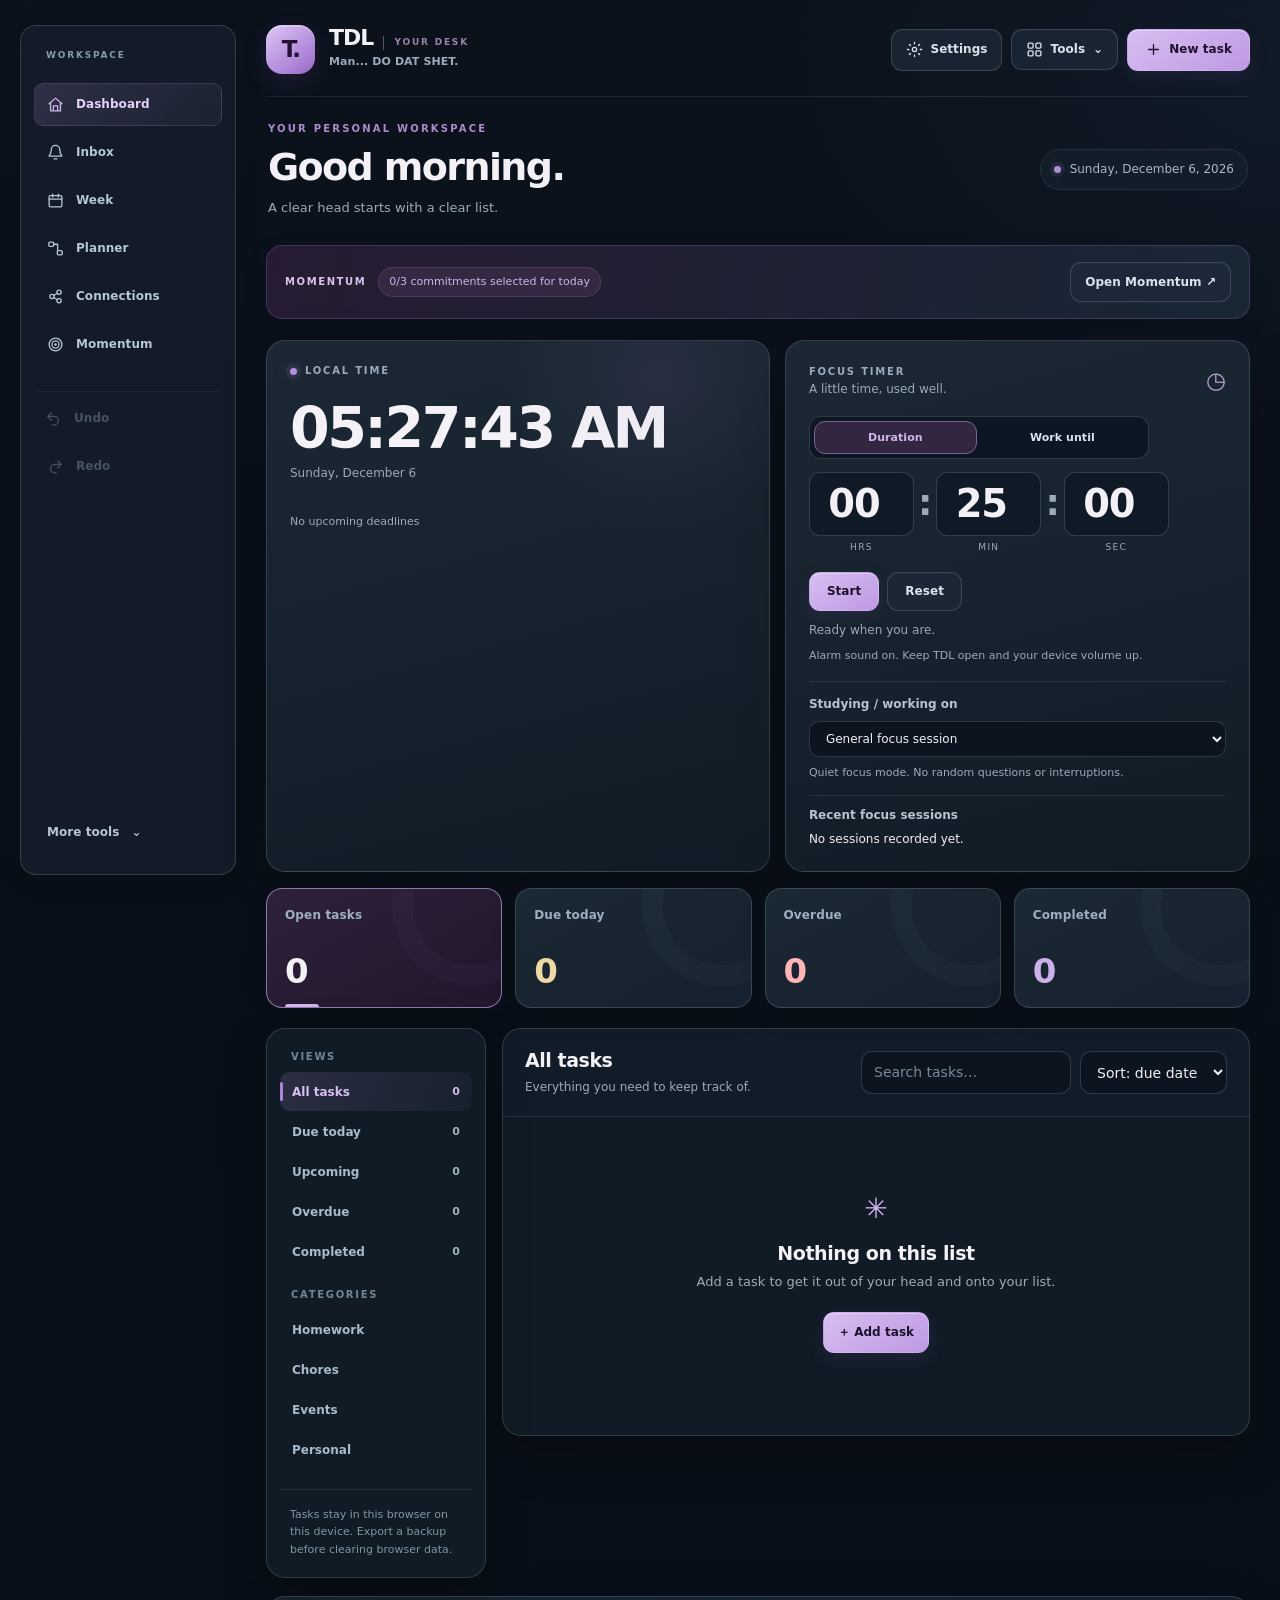
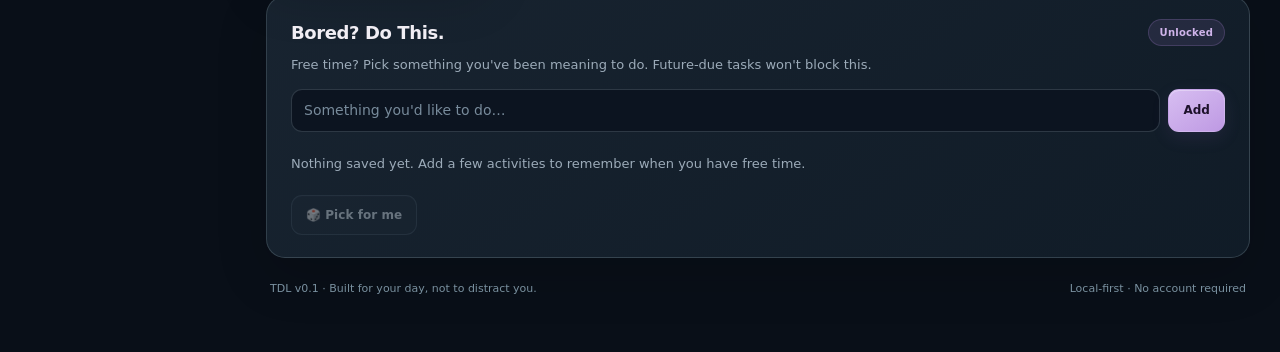
==== commit 0fcfbea1: "Add hours, simplify timer and category UI, and fix readable subtasks" ====
--- a/app/index.html
+++ b/app/index.html
@@ -46,8 +46,7 @@
     <div class="timer-heading"><div><div class="time-card-label">FOCUS TIMER</div><div class="timer-subtitle">A little time, used well.</div></div><span class="timer-icon">◷</span></div>
     <div class="timer-modes" role="group" aria-label="Timer mode"><button id="timerDurationMode" class="btn" type="button" aria-pressed="true">Duration</button><button id="timerUntilMode" class="btn" type="button" aria-pressed="false">Work until</button></div>
     <div class="timer-until" id="workUntilPanel" hidden><label for="timerUntil">Finish working at</label><input id="timerUntil" type="time" step="60" aria-describedby="timerUntilHint"><small id="timerUntilHint">Choose a finish time.</small></div>
-    <div class="timer-segments" role="group" aria-label="Timer minutes and seconds"><label class="timer-segment"><input id="timerMinutes" type="number" min="0" max="1440" step="1" inputmode="numeric" value="25" aria-label="Timer minutes"><span>MIN</span></label><span class="timer-colon" aria-hidden="true">:</span><label class="timer-segment"><input id="timerSeconds" type="number" min="0" max="59" step="1" inputmode="numeric" value="00" aria-label="Timer seconds"><span>SEC</span></label></div>
-    <details class="timer-text-entry" id="timerDurationEntry"><summary>Type a duration</summary><label for="timerDisplay">Minutes or minutes:seconds</label><input id="timerDisplay" class="timer-custom-input" type="text" inputmode="text" value="25:00" aria-label="Focus timer duration in minutes and seconds" spellcheck="false"><small>Examples: 25, 0:30, 45:15. From 1 second to 24 hours.</small></details>
+    <div class="timer-segments" role="group" aria-label="Timer hours, minutes and seconds"><label class="timer-segment"><input id="timerHours" type="number" min="0" max="24" step="1" inputmode="numeric" value="00" aria-label="Timer hours"><span>HRS</span></label><span class="timer-colon" aria-hidden="true">:</span><label class="timer-segment"><input id="timerMinutes" type="number" min="0" max="59" step="1" inputmode="numeric" value="25" aria-label="Timer minutes"><span>MIN</span></label><span class="timer-colon" aria-hidden="true">:</span><label class="timer-segment"><input id="timerSeconds" type="number" min="0" max="59" step="1" inputmode="numeric" value="00" aria-label="Timer seconds"><span>SEC</span></label></div>
     <div class="timer-controls">
       <button class="btn primary" id="timerStart" type="button">Start</button>
       <button class="btn" id="timerReset" type="button">Reset</button>
@@ -68,7 +67,7 @@
   <h3 id="settingsTitle">Settings</h3>
   <div class="settings-group"><strong>Focus timer</strong>
    <small>The timer rings when it finishes. Completed focus time is saved locally in your session history.</small>
-   <div class="timer-default-inputs"><label for="settingTimerMinutes">Default minutes<input type="number" id="settingTimerMinutes" min="0" max="1440" step="1" value="25"></label><label for="settingTimerSeconds">Default seconds<input type="number" id="settingTimerSeconds" min="0" max="59" step="1" value="0"></label></div><small>From 1 second to 24 hours.</small>
+   <div class="timer-default-inputs"><label for="settingTimerHours">Default hours<input type="number" id="settingTimerHours" min="0" max="24" step="1" value="0"></label><label for="settingTimerMinutes">Default minutes<input type="number" id="settingTimerMinutes" min="0" max="59" step="1" value="25"></label><label for="settingTimerSeconds">Default seconds<input type="number" id="settingTimerSeconds" min="0" max="59" step="1" value="0"></label></div><small>From 1 second to 24 hours.</small>
   </div>
   <div class="settings-group"><strong>Timer alarm</strong>
    <label class="alarm-setting-toggle"><input id="alarmSoundEnabled" type="checkbox" checked> Play a repeating alarm when a timer finishes</label>
@@ -90,7 +89,7 @@
 <div class="layout"><aside class="side"><label>VIEWS</label><button class="nav active" data-view="all">All tasks <span id="allCount">0</span></button><button class="nav" data-view="today">Due today <span id="navToday">0</span></button><button class="nav" data-view="upcoming">Upcoming <span id="navUpcoming">0</span></button><button class="nav" data-view="overdue">Overdue <span id="navOverdue">0</span></button><button class="nav" data-view="completed">Completed <span id="navDone">0</span></button><label>CATEGORIES</label><button class="nav" data-category="Homework">Homework</button><button class="nav" data-category="Chore">Chores</button><button class="nav" data-category="Event">Events</button><button class="nav" data-category="Personal">Personal</button><div id="customCategoryNav"></div><div class="hint">Tasks stay in this browser on this device. Export a backup before clearing browser data.</div></aside>
 <main class="main"><div class="toolbar"><div><h3 id="listTitle">All tasks</h3><p id="subtitle">Everything you need to keep track of.</p></div><div class="tools"><input id="search" class="search" type="search" placeholder="Search tasks…" aria-label="Search tasks"><select id="sort" aria-label="Sort tasks"><option value="due">Sort: due date</option><option value="priority">Sort: priority</option><option value="newest">Sort: newest</option></select></div></div><div id="taskList" class="tasklist"></div></main></div>
 <section class="activity-section" aria-labelledby="activitiesTitle"><div class="activity-head"><h3 id="activitiesTitle">Bored? Do This.</h3><span class="activity-status locked" id="activityStatus">Locked</span></div><p class="activity-muted" id="activityMessage">Finish today's and overdue tasks to unlock your activity bank.</p><div id="activitiesUnlocked" class="hidden"><form id="activityForm" class="activity-entry"><input id="activityInput" maxlength="140" placeholder="Something you'd like to do…" aria-label="Add optional activity" required><button class="btn primary" type="submit">Add</button></form><div id="activityItems" class="activity-items"></div><button class="btn" type="button" id="activityRandom">🎲 Pick for me</button><div id="activityPicked" class="activity-pick hidden" role="status"></div></div></section><div class="footer"><span>TDL v0.1 · Built for your day, not to distract you.</span><span>Local-first · No account required</span></div></div>
-<div id="backdrop" class="backdrop hidden"><section class="modal" role="dialog" aria-modal="true" aria-labelledby="modalTitle"><div class="modalhead"><h3 id="modalTitle">Add a task</h3><button class="btn" id="close" aria-label="Close">×</button></div><form id="form"><div class="fields"><div class="field full"><label for="title">Task name *</label><input id="title" maxlength="160" required placeholder="Finish Network Security lab"></div><div class="field"><label for="category">Category</label><div class="category-combobox"><input id="category" type="text" maxlength="50" placeholder="Choose or type a category" autocomplete="off" spellcheck="false" role="combobox" aria-autocomplete="list" aria-expanded="false" aria-controls="categoryOptions" aria-haspopup="listbox"><button id="categoryToggle" type="button" tabindex="-1" aria-label="Show category suggestions"><svg viewBox="0 0 20 20" aria-hidden="true"><path d="m5 7 5 5 5-5"/></svg></button><ul id="categoryOptions" class="category-options" role="listbox" aria-label="Category suggestions" hidden></ul></div><small style="color:var(--muted)">Choose a category or type your own. Frequently used categories appear first.</small></div><div class="field"><label for="priority">Priority</label><select id="priority"><option value="medium">Medium</option><option value="high">High</option><option value="low">Low</option></select></div><div class="field"><label for="due">Due date (optional)</label><input id="due" type="date"></div><div class="field"><label for="time">Time (optional)</label><input id="time" type="time"></div><div class="field"><label for="repeat">Repeat</label><select id="repeat"><option value="none">Does not repeat</option><option value="daily">Every day</option><option value="weekdays">Weekdays (Mon–Fri)</option><option value="weekly">Every week</option><option value="monthly">Every month</option><option value="yearly">Every year</option></select></div><div class="field"><label for="repeatEnd">Repeat until (optional)</label><input id="repeatEnd" type="date"></div><div class="field full"><label for="assignmentUrl">Assignment URL</label><input id="assignmentUrl" type="url" maxlength="2000" placeholder="https://..."></div><div class="field full"><label for="subtaskEntry">Subtasks</label><div class="subtask-entry"><input id="subtaskEntry" maxlength="160" placeholder="Add a step…"><button type="button" class="btn" id="subtaskAdd">Add step</button></div><div id="subtaskEditor" class="subtask-editor"></div><small>Break larger tasks into checkable steps.</small></div><div class="field full"><label for="notes">Notes (optional)</label><textarea id="notes" maxlength="2000" placeholder="Details or anything you need to remember…"></textarea></div></div><div class="formactions"><button type="button" class="btn" id="cancel">Cancel</button><button class="btn primary" type="submit">Save task</button></div></form></section></div>
+<div id="backdrop" class="backdrop hidden"><section class="modal" role="dialog" aria-modal="true" aria-labelledby="modalTitle"><div class="modalhead"><h3 id="modalTitle">Add a task</h3><button class="btn" id="close" aria-label="Close">×</button></div><form id="form"><div class="fields"><div class="field full"><label for="title">Task name *</label><input id="title" maxlength="160" required placeholder="Finish Network Security lab"></div><div class="field"><label for="category">Category</label><div class="category-combobox"><input id="category" type="text" maxlength="50" placeholder="Choose or type a category" autocomplete="off" spellcheck="false" role="combobox" aria-autocomplete="list" aria-expanded="false" aria-controls="categoryOptions" aria-haspopup="listbox"><button id="categoryToggle" type="button" tabindex="-1" aria-label="Show category suggestions"><svg viewBox="0 0 20 20" aria-hidden="true"><path d="m5 7 5 5 5-5"/></svg></button><ul id="categoryOptions" class="category-options" role="listbox" aria-label="Category suggestions" hidden></ul></div><small style="color:var(--muted)">Choose a category or type your own.</small></div><div class="field"><label for="priority">Priority</label><select id="priority"><option value="medium">Medium</option><option value="high">High</option><option value="low">Low</option></select></div><div class="field"><label for="due">Due date (optional)</label><input id="due" type="date"></div><div class="field"><label for="time">Time (optional)</label><input id="time" type="time"></div><div class="field"><label for="repeat">Repeat</label><select id="repeat"><option value="none">Does not repeat</option><option value="daily">Every day</option><option value="weekdays">Weekdays (Mon–Fri)</option><option value="weekly">Every week</option><option value="monthly">Every month</option><option value="yearly">Every year</option></select></div><div class="field"><label for="repeatEnd">Repeat until (optional)</label><input id="repeatEnd" type="date"></div><div class="field full"><label for="assignmentUrl">Assignment URL</label><input id="assignmentUrl" type="url" maxlength="2000" placeholder="https://..."></div><div class="field full"><label for="subtaskEntry">Subtasks</label><div class="subtask-entry"><input id="subtaskEntry" maxlength="160" placeholder="Add a step…"><button type="button" class="btn" id="subtaskAdd">Add step</button></div><div id="subtaskEditor" class="subtask-editor"></div><small>Break larger tasks into checkable steps.</small></div><div class="field full"><label for="notes">Notes (optional)</label><textarea id="notes" maxlength="2000" placeholder="Details or anything you need to remember…"></textarea></div></div><div class="formactions"><button type="button" class="btn" id="cancel">Cancel</button><button class="btn primary" type="submit">Save task</button></div></form></section></div>
 <div id="quickModal" class="focus-modal hidden" role="dialog" aria-modal="true" aria-labelledby="quickTitle"><div class="focus-dialog"><h3 id="quickTitle">Paste homework details</h3><p>Paste an assignment link or copied text. Review before saving.</p><textarea id="quickText" rows="7" placeholder="Chapter 8 Quiz&#10;Due: 2026-10-19 11:59 PM&#10;https://example.edu/assignment"></textarea><p id="quickStatus" role="status"></p><div class="focus-dialog-actions"><button class="btn" id="quickCancel" type="button">Cancel</button><button class="btn primary" id="quickParse" type="button">Review task</button></div></div></div><input type="file" id="file" accept=".json,application/json" class="hidden"><div id="toast" class="toast hidden" role="status"></div>
 <script src="./tdl-input-utils.js"></script>
 <script src="./tdl-alarm.js"></script>
@@ -119,11 +118,14 @@
 function getTasks(){var q=$("#search").value.trim().toLowerCase();var list=tasks.filter(function(t){if(category&&t.category!==category)return false;if(!category){if(view==="today"&&!dueToday(t))return false;if(view==="upcoming"&&(t.completed||!t.dueDate||t.dueDate<=today()))return false;if(view==="overdue"&&!overdue(t))return false;if(view==="completed"&&!t.completed)return false;if(view!=="completed"&&view!=="overdue"&&t.completed)return false}return !q||[t.title,t.notes,t.category,t.priority].some(function(v){return String(v||"").toLowerCase().indexOf(q)!==-1})});var sort=$("#sort").value;if(view==="today"&&!category){list.sort(function(a,b){return dueAt(a).getTime()-dueAt(b).getTime()||(a.title||"").localeCompare(b.title||"")});return list}list.sort(function(a,b){if(sort==="newest")return (b.createdAt||0)-(a.createdAt||0);if(sort==="priority")return ({high:0,medium:1,low:2}[a.priority]||1)-({high:0,medium:1,low:2}[b.priority]||1)||(a.dueDate||"9999").localeCompare(b.dueDate||"9999");return (a.completed-b.completed)||(a.dueDate||"9999").localeCompare(b.dueDate||"9999")||(({high:0,medium:1,low:2}[a.priority]||1)-({high:0,medium:1,low:2}[b.priority]||1))});return list}
 function taskSubtasks(t){return Array.isArray(t.subtasks)?t.subtasks.filter(function(x){return x&&typeof x.title==="string"}):[]}
 var draftSubtasks=[];
-function renderSubtaskEditor(){$("#subtaskEditor").innerHTML=draftSubtasks.map(function(st,i){return '<div class="subtask-edit-row" data-sub-index="'+i+'"><input type="checkbox" data-sub-edit="check" '+(st.completed?"checked":"")+' aria-label="Step completed"><input type="text" data-sub-edit="title" maxlength="160" value="'+esc(st.title)+'" aria-label="Step title"><button type="button" class="btn" data-sub-edit="remove" aria-label="Remove step">×</button></div>'}).join("")}
+function fitSubtaskTitle(input){input.style.height="auto";input.style.height=Math.min(180,Math.max(54,input.scrollHeight))+"px"}
+function fitSubtaskTitles(){all('#subtaskEditor textarea[data-sub-edit="title"]').forEach(fitSubtaskTitle)}
+window.addEventListener("resize",fitSubtaskTitles);
+function renderSubtaskEditor(){$("#subtaskEditor").innerHTML=draftSubtasks.map(function(st,i){return '<div class="subtask-edit-row" data-sub-index="'+i+'"><input type="checkbox" data-sub-edit="check" '+(st.completed?"checked":"")+' aria-label="Step completed"><textarea data-sub-edit="title" maxlength="160" rows="2" aria-label="Step title">'+esc(st.title)+'</textarea><button type="button" class="btn" data-sub-edit="remove" aria-label="Remove step">×</button></div>'}).join("");fitSubtaskTitles()}
 function addDraftSubtask(){var input=$("#subtaskEntry"),title=input.value.trim();if(!title)return;if(draftSubtasks.length>=50){notify("Maximum 50 steps");return}draftSubtasks.push({id:window.crypto&&crypto.randomUUID?crypto.randomUUID():String(Date.now())+Math.random(),title:title,completed:false});input.value="";renderSubtaskEditor();input.focus()}
 $("#subtaskAdd").addEventListener("click",addDraftSubtask);
 $("#subtaskEntry").addEventListener("keydown",function(e){if(e.key==="Enter"){e.preventDefault();addDraftSubtask()}});
-$("#subtaskEditor").addEventListener("input",function(e){if(e.target.dataset.subEdit!=="title")return;var i=Number(e.target.closest("[data-sub-index]").dataset.subIndex);if(draftSubtasks[i])draftSubtasks[i].title=e.target.value});
+$("#subtaskEditor").addEventListener("input",function(e){if(e.target.dataset.subEdit!=="title")return;var i=Number(e.target.closest("[data-sub-index]").dataset.subIndex);if(draftSubtasks[i]){draftSubtasks[i].title=e.target.value;fitSubtaskTitle(e.target)}});
 $("#subtaskEditor").addEventListener("change",function(e){if(e.target.dataset.subEdit!=="check")return;var i=Number(e.target.closest("[data-sub-index]").dataset.subIndex);if(draftSubtasks[i])draftSubtasks[i].completed=e.target.checked});
 $("#subtaskEditor").addEventListener("click",function(e){if(e.target.dataset.subEdit!=="remove")return;var i=Number(e.target.closest("[data-sub-index]").dataset.subIndex);draftSubtasks.splice(i,1);renderSubtaskEditor()});
 function renderCategoryNav(){
@@ -145,7 +147,7 @@
  return out
 }
 function render(){refreshFocusTaskOptions();stats();renderCategoryNav();renderActivityBank();all("[data-stat-view]").forEach(function(b){b.classList.toggle("active",!category&&b.dataset.statView===view);b.setAttribute("aria-pressed",String(!category&&b.dataset.statView===view))});$("#listTitle").textContent=title();$("#subtitle").textContent=view==="today"?"Handle today's priorities.":view==="upcoming"?"What's coming up next.":view==="overdue"?"Tasks that have passed their due date.":view==="completed"?"A record of what you've finished.":category?"Tasks in this category.":"Everything you need to keep track of.";all(".nav").forEach(function(b){b.classList.toggle("active",(!category&&b.dataset.view===view)||(!!category&&b.dataset.category===category))});var list=getTasks(),el=$("#taskList");if(!list.length){el.innerHTML='<div class="empty"><div style="font-size:28px">✳</div><h4>'+( $("#search").value.trim()?"No matching tasks":view==="completed"?"Nothing completed yet":"Nothing on this list")+'</h4><p>'+( $("#search").value.trim()?"Try a different search.":"Add a task to get it out of your head and onto your list.")+'</p><button class="btn primary" id="emptyAdd">＋ Add task</button></div>';$("#emptyAdd").addEventListener("click",function(){open()});return}el.innerHTML=list.map(function(t){var due=t.dueDate?'<span class="pill '+(overdue(t)?"overdue":dueToday(t)?"today":"")+'">'+(overdue(t)?"Overdue · ":dueToday(t)?"Today · ":"Due · ")+esc(dateLabel(t.dueDate))+(t.dueTime?" "+esc(t.dueTime):"")+"</span>":"";return '<article class="task '+(t.completed?"done":"")+'" data-id="'+esc(t.id)+'"><input class="check" type="checkbox" data-action="toggle" aria-label="Complete task" '+(t.completed?"checked":"")+'><div><div class="task-title">'+esc(t.title)+'</div>'+(t.notes?'<div class="notes">'+esc(t.notes)+"</div>":"")+(taskSubtasks(t).length?'<div class="subtask-progress">'+taskSubtasks(t).filter(function(x){return x.completed}).length+'/'+taskSubtasks(t).length+' steps completed</div><div class="subtasks">'+taskSubtasks(t).map(function(st){return '<label class="subtask-row '+(st.completed?"is-done":"")+'"><input type="checkbox" data-action="subtask-toggle" data-sub-id="'+esc(st.id)+'" '+(st.completed?"checked":"")+' '+(t.completed?"disabled":"")+'><span>'+esc(st.title)+'</span></label>'}).join("")+'</div>':"")+'<div class="meta"><span class="pill">'+esc(t.category||"Personal")+'</span><span class="pill '+esc(t.priority||"medium")+'">'+esc((t.priority||"medium").charAt(0).toUpperCase()+(t.priority||"medium").slice(1))+" priority</span>"+due+(safeAssignmentUrl(t.assignmentUrl)?'<a class="assignment-link" target="_blank" rel="noopener noreferrer" href="'+esc(safeAssignmentUrl(t.assignmentUrl))+'">↗ Open assignment</a>':"")+(t.repeat&&t.repeat!=="none"?'<span class="pill">↻ '+esc(({daily:"Daily",weekdays:"Weekdays",weekly:"Weekly",monthly:"Monthly",yearly:"Yearly"})[t.repeat]||t.repeat)+"</span>":"")+relationMeta(t)+"</div></div><div class=\"actions\"><button data-action=\"connections\" type=\"button\" aria-label=\"Open task connections\">↗ Links</button><button data-action=\"edit\" type=\"button\">Edit</button><button data-action=\"delete\" type=\"button\">Delete</button></div></article>" }).join("")}
-function open(t){editing=t?t.id:null;$("#form").reset();$("#category").value="Personal";draftSubtasks=t?taskSubtasks(t).map(function(x){return Object.assign({},x)}):[];renderSubtaskEditor();$("#modalTitle").textContent=t?"Edit task":"Add a task";if(t){$("#title").value=t.title;$("#category").value=t.category||"Personal";$("#priority").value=t.priority||"medium";$("#due").value=t.dueDate||"";$("#time").value=t.dueTime||"";$("#notes").value=t.notes||"";$("#assignmentUrl").value=t.assignmentUrl||"";$("#repeat").value=t.repeat||"none";$("#repeatEnd").value=t.repeatEnd||""}$("#backdrop").classList.remove("hidden");$("#title").focus()}
+function open(t){editing=t?t.id:null;$("#form").reset();$("#category").value="Personal";draftSubtasks=t?taskSubtasks(t).map(function(x){return Object.assign({},x)}):[];renderSubtaskEditor();$("#modalTitle").textContent=t?"Edit task":"Add a task";if(t){$("#title").value=t.title;$("#category").value=t.category||"Personal";$("#priority").value=t.priority||"medium";$("#due").value=t.dueDate||"";$("#time").value=t.dueTime||"";$("#notes").value=t.notes||"";$("#assignmentUrl").value=t.assignmentUrl||"";$("#repeat").value=t.repeat||"none";$("#repeatEnd").value=t.repeatEnd||""}$("#backdrop").classList.remove("hidden");fitSubtaskTitles();$("#title").focus()}
 function close(){ $("#backdrop").classList.add("hidden");editing=null}
 $("#form").addEventListener("submit",function(e){e.preventDefault();if($("#subtaskEntry").value.trim())addDraftSubtask();var name=$("#title").value.trim();if(!name)return;var old=tasks.find(function(t){return t.id===editing});var repeat=$("#repeat").value,repeatEnd=$("#repeatEnd").value;if(repeat!=="none"&&!$("#due").value){notify("Recurring tasks need a due date.");return}if(repeat!=="none"&&repeatEnd&&repeatEnd<$("#due").value){notify("Repeat end must be on or after the due date.");return}if($("#assignmentUrl").value.trim()&&!safeAssignmentUrl($("#assignmentUrl").value)){notify("Invalid assignment URL");return}var item={id:editing||(window.crypto&&crypto.randomUUID?crypto.randomUUID():String(Date.now())+Math.random()),title:name,category:($("#category").value.trim()||"Personal"),priority:$("#priority").value,dueDate:$("#due").value,dueTime:$("#time").value,notes:$("#notes").value.trim(),subtasks:draftSubtasks.filter(function(x){return x.title.trim()}).map(function(x){return {id:x.id,title:x.title.trim(),completed:!!x.completed}}),assignmentUrl:safeAssignmentUrl($("#assignmentUrl").value),repeat:repeat,repeatEnd:repeat==="none"?"":repeatEnd,repeatAnchorDay:repeat==="none"?null:(old&&old.dueDate===$("#due").value&&old.repeatAnchorDay?old.repeatAnchorDay:Number($("#due").value.slice(-2))),seriesId:old?old.seriesId||old.id:null,completed:old?old.completed:false,createdAt:old?old.createdAt:Date.now(),updatedAt:Date.now()};if(old)tasks=tasks.map(function(t){return t.id===editing?item:t});else tasks.push(item);save();if(window.TDLCategories&&(!old||old.category!==item.category))window.TDLCategories.record(item.category);close();render();notify(old?"Task updated":"Task added")});
 $("#quickAdd").addEventListener("click",function(){$("#quickModal").classList.remove("hidden");$("#quickText").focus()});
@@ -303,23 +305,26 @@
 function readSettings(){
  try{
   var data=JSON.parse(localStorage.getItem(SETTINGS_KEY)||"{}");
-  var m=Number.isInteger(data.timerMinutes)?data.timerMinutes:25,s=Number.isInteger(data.timerSeconds)?data.timerSeconds:0;
-  return window.TDLInputUtils.durationParts(m,s)!==null?{timerMinutes:m,timerSeconds:s}:{timerMinutes:25,timerSeconds:0};
- }catch(e){return {timerMinutes:25,timerSeconds:0}}
+  var h=Number.isInteger(data.timerHours)?data.timerHours:0,m=Number.isInteger(data.timerMinutes)?data.timerMinutes:25,s=Number.isInteger(data.timerSeconds)?data.timerSeconds:0;
+  // Older defaults stored total minutes. Normalize them without rewriting storage.
+  if(!Object.prototype.hasOwnProperty.call(data,"timerHours")&&m>=0&&m<=1440){h=Math.floor(m/60);m=m%60;}
+  return window.TDLInputUtils.durationParts(h,m,s)!==null?{timerHours:h,timerMinutes:m,timerSeconds:s}:{timerHours:0,timerMinutes:25,timerSeconds:0};
+ }catch(e){return {timerHours:0,timerMinutes:25,timerSeconds:0}}
 }
 var settings=readSettings();
 function persistSettings(){try{localStorage.setItem(SETTINGS_KEY,JSON.stringify(settings));$("#settingsSaved").textContent="Saved on this device."}catch(e){$("#settingsSaved").textContent="Unable to save settings."}}
-function syncSettings(){$("#settingTimerMinutes").value=settings.timerMinutes;$("#settingTimerSeconds").value=settings.timerSeconds}
+function syncSettings(){$("#settingTimerHours").value=settings.timerHours;$("#settingTimerMinutes").value=settings.timerMinutes;$("#settingTimerSeconds").value=settings.timerSeconds}
 syncSettings();
 $("#settingsOpen").addEventListener("click",function(){syncSettings();$("#settingsModal").classList.remove("hidden");$("#settingsClose").focus()});
 $("#settingsClose").addEventListener("click",function(){$("#settingsModal").classList.add("hidden");$("#settingsOpen").focus()});
 $("#settingsModal").addEventListener("click",function(e){if(e.target===this)$("#settingsClose").click()});
 function updateDefaultDuration(){
- var m=$("#settingTimerMinutes").value,s=$("#settingTimerSeconds").value,value=window.TDLInputUtils.durationParts(m,s);
+ var h=$("#settingTimerHours").value,m=$("#settingTimerMinutes").value,s=$("#settingTimerSeconds").value,value=window.TDLInputUtils.durationParts(h,m,s);
  if(value===null){$("#settingsSaved").textContent="Choose a default from 1 second to 24 hours (seconds 0–59).";return}
- settings.timerMinutes=Number(m);settings.timerSeconds=Number(s);persistSettings();syncSettings();
+ settings.timerHours=Number(h);settings.timerMinutes=Number(m);settings.timerSeconds=Number(s);persistSettings();syncSettings();
  if(!timerRunning&&!focusSession){configuredDuration=value;durationDirty=false;if(timerMode==="duration"){remainingMs=value;timerFinished=false;}drawTimer()}
 }
+$("#settingTimerHours").addEventListener("change",updateDefaultDuration);
 $("#settingTimerMinutes").addEventListener("change",updateDefaultDuration);
 $("#settingTimerSeconds").addEventListener("change",updateDefaultDuration);
 $("#settingsExport").addEventListener("click",function(){$("#export").click()});
@@ -333,42 +338,36 @@
 function focusAccrue(){if(!focusSession||!timerRunning)return;var now=Date.now();focusSession.activeMs+=Math.max(0,Math.min(now-focusLastTick,2000));focusLastTick=now}
 renderFocusHistory();
 // Duration and wall-clock finish modes share the same focus session and alarm.
-var timerInterval=null,timerEnd=0,configuredDuration=(settings.timerMinutes*60+settings.timerSeconds)*1000,remainingMs=configuredDuration,timerRunning=false,timerFinished=false,timerMode="duration",untilDeadline=null,durationDirty=false,durationEditSource="segments";
-function formatTimer(ms){var seconds=Math.max(0,Math.ceil(ms/1000));return String(Math.floor(seconds/60)).padStart(2,"0")+":"+String(seconds%60).padStart(2,"0")}
-function parseTimerInput(raw){return window.TDLInputUtils.parseDuration(raw)}
+var timerInterval=null,timerEnd=0,configuredDuration=(settings.timerHours*3600+settings.timerMinutes*60+settings.timerSeconds)*1000,remainingMs=configuredDuration,timerRunning=false,timerFinished=false,timerMode="duration",untilDeadline=null,durationDirty=false;
 function stopTimerInterval(){if(timerInterval!==null){window.clearInterval(timerInterval);timerInterval=null}}
 function endTimeLabel(deadline){var target=new Date(deadline);return (target.toDateString()===new Date().toDateString()?"Today":"Tomorrow")+" at "+target.toLocaleTimeString(undefined,{hour:"numeric",minute:"2-digit"})}
 function drawTimer(){
  var ms=timerRunning?Math.max(0,timerEnd-Date.now()):timerMode==="until"?(untilDeadline?Math.max(0,untilDeadline-Date.now()):0):remainingMs;
  if(timerFinished)ms=0;
- var seconds=Math.ceil(ms/1000),minutesInput=$("#timerMinutes"),secondsInput=$("#timerSeconds"),display=$("#timerDisplay");
- if(document.activeElement!==minutesInput||timerRunning)minutesInput.value=String(Math.floor(seconds/60)).padStart(2,"0");
+ var seconds=Math.ceil(ms/1000),hoursInput=$("#timerHours"),minutesInput=$("#timerMinutes"),secondsInput=$("#timerSeconds");
+ if(document.activeElement!==hoursInput||timerRunning)hoursInput.value=String(Math.floor(seconds/3600)).padStart(2,"0");
+ if(document.activeElement!==minutesInput||timerRunning)minutesInput.value=String(Math.floor(seconds/60)%60).padStart(2,"0");
  if(document.activeElement!==secondsInput||timerRunning)secondsInput.value=String(seconds%60).padStart(2,"0");
- if(document.activeElement!==display||timerRunning)display.value=formatTimer(ms);
- minutesInput.disabled=secondsInput.disabled=display.disabled=timerRunning||timerMode==="until";
+ hoursInput.disabled=minutesInput.disabled=secondsInput.disabled=timerRunning||timerMode==="until";
  $("#timerUntil").disabled=timerRunning;
  $("#timerDurationMode").disabled=$("#timerUntilMode").disabled=timerRunning;
  $("#focusTask").disabled=timerRunning||!!focusSession;
  $("#timerDurationMode").setAttribute("aria-pressed",String(timerMode==="duration"));
  $("#timerUntilMode").setAttribute("aria-pressed",String(timerMode==="until"));
- $("#workUntilPanel").hidden=timerMode!=="until";$("#timerDurationEntry").hidden=timerMode!=="duration";
+ $("#workUntilPanel").hidden=timerMode!=="until";
  $("#timerUntilHint").textContent=untilDeadline?(untilDeadline>Date.now()?endTimeLabel(untilDeadline)+". Pausing keeps this finish time.":"This finish time has passed. Choose another time before starting."):"Choose a finish time. Earlier times are scheduled for tomorrow.";
  $("#timerStart").textContent=timerRunning?"Pause":timerMode==="duration"&&timerFinished?"Start again":focusSession?"Resume":"Start";
 }
-function durationError(){ $("#timerStatus").textContent="Choose 1 second to 24 hours. Seconds must be between 0 and 59."; }
+function durationError(){ $("#timerStatus").textContent="Choose 1 second to 24 hours. Minutes and seconds must be between 0 and 59."; }
 function applyDuration(ms){
  if(ms===null){durationError();return false}
  configuredDuration=remainingMs=ms;timerFinished=false;durationDirty=false;$("#timerStatus").textContent="Duration set. Ready when you are.";drawTimer();return true;
 }
-function applyTimerEdit(){if(timerRunning||timerMode!=="duration"||!durationDirty)return true;return applyDuration(parseTimerInput($("#timerDisplay").value))}
-function applyTimerSegments(){if(timerRunning||timerMode!=="duration")return true;return applyDuration(window.TDLInputUtils.durationParts($("#timerMinutes").value,$("#timerSeconds").value))}
-["#timerMinutes","#timerSeconds"].forEach(function(selector){
- var field=$(selector);field.addEventListener("input",function(){durationDirty=true;durationEditSource="segments"});field.addEventListener("focus",function(){this.select()});field.addEventListener("change",applyTimerSegments);
+function applyTimerSegments(){if(timerRunning||timerMode!=="duration")return true;return applyDuration(window.TDLInputUtils.durationParts($("#timerHours").value,$("#timerMinutes").value,$("#timerSeconds").value))}
+["#timerHours","#timerMinutes","#timerSeconds"].forEach(function(selector){
+ var field=$(selector);field.addEventListener("input",function(){durationDirty=true});field.addEventListener("focus",function(){this.select()});field.addEventListener("change",applyTimerSegments);
  field.addEventListener("keydown",function(e){if(e.key==="Enter"){e.preventDefault();if(durationDirty)applyTimerSegments();this.blur()}});
 });
-$("#timerDisplay").addEventListener("input",function(){durationDirty=true;durationEditSource="text"});
-$("#timerDisplay").addEventListener("blur",applyTimerEdit);
-$("#timerDisplay").addEventListener("keydown",function(e){if(e.key==="Enter"){e.preventDefault();this.blur()}});
 function setTimerMode(mode){
  if(timerRunning||mode===timerMode)return;
  if(window.TDLAlarm)window.TDLAlarm.disarm("dashboard");saveFocusSession();timerMode=mode;timerFinished=false;durationDirty=false;remainingMs=configuredDuration;
@@ -398,7 +397,7 @@
   remainingMs=untilDeadline-Date.now();
  }else{
   if(timerFinished){remainingMs=configuredDuration;timerFinished=false;}
-  else if(durationDirty&&!(durationEditSource==="text"?applyTimerEdit():applyTimerSegments()))return;
+  else if(durationDirty&&!applyTimerSegments())return;
  }
  timerFinished=false;timerRunning=true;timerEnd=timerMode==="until"?untilDeadline:Date.now()+remainingMs;
  if(!focusSession)startFocusSession();else focusLastTick=Date.now();
--- a/app/tdl-inputs.css
+++ b/app/tdl-inputs.css
@@ -1,19 +1,13 @@
 .timer-modes {display:flex;gap:4px;padding:4px;margin:17px 0 13px;background:#0d1723;border:1px solid var(--ui-edge-strong);border-radius:12px;max-width:340px}
 .timer-modes .btn {flex:1;min-height:33px;padding:6px 12px;background:transparent;border-color:transparent;box-shadow:none;font-size:11px}
 .timer-modes .btn[aria-pressed="true"] {background:#322641;color:var(--ui-accent);border-color:#79618d}
-.timer-segments {display:flex;align-items:flex-start;gap:5px;margin:7px 0 12px;max-width:100%}
+.timer-segments {display:grid;grid-template-columns:minmax(0,1fr) auto minmax(0,1fr) auto minmax(0,1fr);align-items:start;gap:4px;margin:12px 0 17px;width:100%;max-width:360px}
 .timer-segment {display:flex;flex-direction:column;align-items:center;gap:3px;min-width:0}
-.timer-segment input {font-size:clamp(34px,4vw,48px);font-weight:700;line-height:1.2;font-variant-numeric:tabular-nums;letter-spacing:-1.7px;width:3.7ch;min-width:0;box-sizing:content-box;padding:6px 9px;text-align:center;background:#101a27;border:1px solid var(--ui-edge-strong);border-radius:11px;color:var(--text)}
-.timer-segment:first-child input {width:4.5ch}
+.timer-segment input {font-size:clamp(30px,3vw,44px);font-weight:700;line-height:1.2;font-variant-numeric:tabular-nums;letter-spacing:-1px;width:100%;min-width:0;box-sizing:border-box;padding:8px 3px;text-align:center;background:#101a27;border:1px solid var(--ui-edge-strong);border-radius:11px;color:var(--text)}
 .timer-segment input:focus {border-color:var(--ui-accent);outline:2px solid #b48bdb44;outline-offset:2px}
 .timer-segment input:disabled {opacity:.8;color:var(--text);-webkit-text-fill-color:var(--text)}
 .timer-segment span {font-size:9px;letter-spacing:1.3px;color:var(--muted);margin-top:2px}
-.timer-colon {font-size:42px;font-weight:600;line-height:1.5;color:var(--muted)}
-.timer-text-entry {margin:0 0 16px;font-size:11px;color:var(--muted)}
-.timer-text-entry summary {cursor:pointer;width:max-content;color:var(--ui-accent);font-weight:600;padding:5px 0}
-.timer-text-entry label {display:block;margin:8px 0 5px}
-#timerDisplay.timer-custom-input {display:block;width:min(100%,240px);font-size:15px;letter-spacing:0;font-weight:500;padding:9px 12px;margin:0 0 4px;border:1px solid var(--ui-edge-strong);border-radius:9px;background:#0d1723;color:var(--text)}
-.timer-text-entry small {display:block;font-size:10px;margin-top:6px}
+.timer-colon {font-size:36px;font-weight:600;line-height:1.7;color:var(--muted)}
 .timer-until {margin:4px 0 16px;display:grid;gap:7px}
 .timer-until[hidden] {display:none}
 .timer-until label {font-size:11px;color:var(--muted);font-weight:600}
@@ -30,7 +24,15 @@
 .category-options {position:absolute;z-index:12;left:0;right:0;top:calc(100% + 6px);list-style:none;padding:5px;margin:0;max-height:210px;overflow:auto;overscroll-behavior:contain;background:#1a2635;border:1px solid var(--ui-edge-strong);border-radius:11px;box-shadow:0 14px 30px #0006}
 .category-options[hidden] {display:none}
 .category-options li {display:flex;justify-content:space-between;align-items:center;gap:8px;padding:10px 9px;font-size:12px;line-height:1.4;border-radius:7px;cursor:pointer;overflow-wrap:anywhere}
-.category-options small {font-size:9px;color:var(--muted);white-space:nowrap}
 .category-options li[aria-selected="true"],.category-options li[role="option"]:hover {background:#352746;color:#e3cff8}
 .category-options .category-no-match {color:var(--muted);font-size:11px;cursor:default}
-@media(max-width:550px){.timer-segment input{font-size:38px;padding:7px}.timer-colon{font-size:35px}.timer-modes{max-width:none}.category-options{max-height:180px}}
+@media(max-width:550px){.timer-segment input{font-size:32px;padding:9px 2px}.timer-colon{font-size:29px}.timer-modes{max-width:none}.category-options{max-height:180px}}
+
+/* Keep checkboxes from inheriting the task form's full-width input rule. */
+#subtaskEditor .subtask-edit-row {display:grid;grid-template-columns:18px minmax(0,1fr) 34px;gap:9px;align-items:start;min-width:0}
+#subtaskEditor input[type="checkbox"] {width:18px;height:18px;min-width:18px;margin:12px 0 0;padding:0;accent-color:var(--ui-accent)}
+#subtaskEditor textarea[data-sub-edit="title"] {width:100%;min-width:0;min-height:54px;max-height:180px;padding:8px 10px;font-size:12px;line-height:1.5;resize:vertical;overflow-wrap:anywhere}
+#subtaskEditor .btn {width:34px;min-height:34px;padding:5px;margin-top:4px}
+.subtask-row {display:grid;grid-template-columns:18px minmax(0,1fr);align-items:start;gap:9px;min-width:0}
+.subtask-row input[type="checkbox"] {width:18px;height:18px;min-width:18px;margin:2px 0 0;padding:0;accent-color:var(--ui-accent)}
+.subtask-row span {min-width:0;font-size:12px;line-height:1.5;white-space:pre-wrap;overflow-wrap:anywhere}
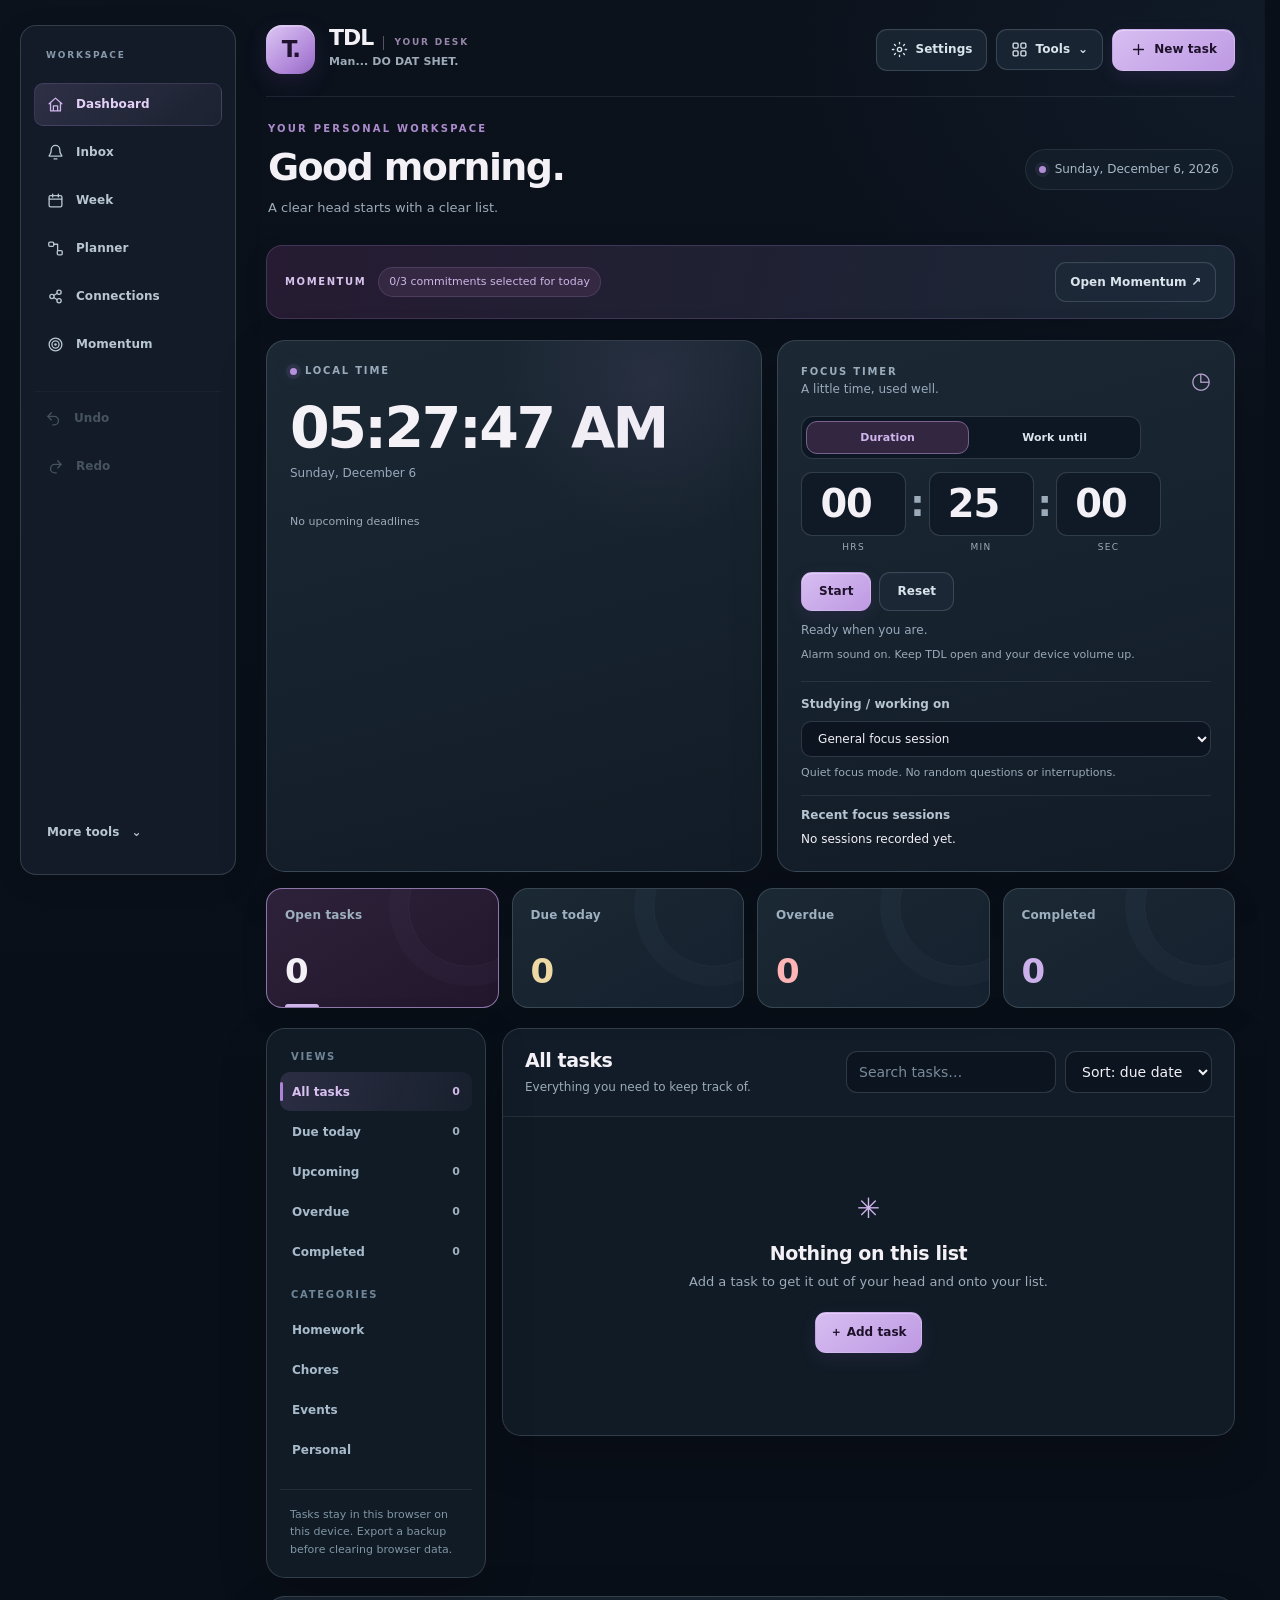
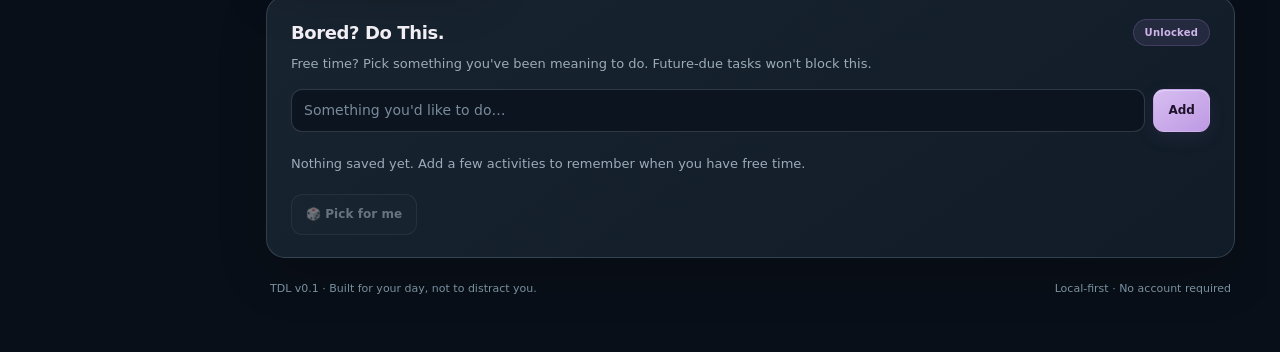
==== commit d5240642: "Fix task, timer, calendar and dialog bugs; align app controls" ====
--- a/app/index.html
+++ b/app/index.html
@@ -23,6 +23,7 @@
 <link rel="stylesheet" href="./tdl-sidebar.css">
 <link rel="stylesheet" href="./tdl-alarm.css">
 <link rel="stylesheet" href="./tdl-inputs.css">
+<link rel="stylesheet" href="./tdl-polish.css">
 </head>
 <body><div class="wrap">
 <header>
@@ -89,17 +90,29 @@
 <div class="layout"><aside class="side"><label>VIEWS</label><button class="nav active" data-view="all">All tasks <span id="allCount">0</span></button><button class="nav" data-view="today">Due today <span id="navToday">0</span></button><button class="nav" data-view="upcoming">Upcoming <span id="navUpcoming">0</span></button><button class="nav" data-view="overdue">Overdue <span id="navOverdue">0</span></button><button class="nav" data-view="completed">Completed <span id="navDone">0</span></button><label>CATEGORIES</label><button class="nav" data-category="Homework">Homework</button><button class="nav" data-category="Chore">Chores</button><button class="nav" data-category="Event">Events</button><button class="nav" data-category="Personal">Personal</button><div id="customCategoryNav"></div><div class="hint">Tasks stay in this browser on this device. Export a backup before clearing browser data.</div></aside>
 <main class="main"><div class="toolbar"><div><h3 id="listTitle">All tasks</h3><p id="subtitle">Everything you need to keep track of.</p></div><div class="tools"><input id="search" class="search" type="search" placeholder="Search tasks…" aria-label="Search tasks"><select id="sort" aria-label="Sort tasks"><option value="due">Sort: due date</option><option value="priority">Sort: priority</option><option value="newest">Sort: newest</option></select></div></div><div id="taskList" class="tasklist"></div></main></div>
 <section class="activity-section" aria-labelledby="activitiesTitle"><div class="activity-head"><h3 id="activitiesTitle">Bored? Do This.</h3><span class="activity-status locked" id="activityStatus">Locked</span></div><p class="activity-muted" id="activityMessage">Finish today's and overdue tasks to unlock your activity bank.</p><div id="activitiesUnlocked" class="hidden"><form id="activityForm" class="activity-entry"><input id="activityInput" maxlength="140" placeholder="Something you'd like to do…" aria-label="Add optional activity" required><button class="btn primary" type="submit">Add</button></form><div id="activityItems" class="activity-items"></div><button class="btn" type="button" id="activityRandom">🎲 Pick for me</button><div id="activityPicked" class="activity-pick hidden" role="status"></div></div></section><div class="footer"><span>TDL v0.1 · Built for your day, not to distract you.</span><span>Local-first · No account required</span></div></div>
-<div id="backdrop" class="backdrop hidden"><section class="modal" role="dialog" aria-modal="true" aria-labelledby="modalTitle"><div class="modalhead"><h3 id="modalTitle">Add a task</h3><button class="btn" id="close" aria-label="Close">×</button></div><form id="form"><div class="fields"><div class="field full"><label for="title">Task name *</label><input id="title" maxlength="160" required placeholder="Finish Network Security lab"></div><div class="field"><label for="category">Category</label><div class="category-combobox"><input id="category" type="text" maxlength="50" placeholder="Choose or type a category" autocomplete="off" spellcheck="false" role="combobox" aria-autocomplete="list" aria-expanded="false" aria-controls="categoryOptions" aria-haspopup="listbox"><button id="categoryToggle" type="button" tabindex="-1" aria-label="Show category suggestions"><svg viewBox="0 0 20 20" aria-hidden="true"><path d="m5 7 5 5 5-5"/></svg></button><ul id="categoryOptions" class="category-options" role="listbox" aria-label="Category suggestions" hidden></ul></div><small style="color:var(--muted)">Choose a category or type your own.</small></div><div class="field"><label for="priority">Priority</label><select id="priority"><option value="medium">Medium</option><option value="high">High</option><option value="low">Low</option></select></div><div class="field"><label for="due">Due date (optional)</label><input id="due" type="date"></div><div class="field"><label for="time">Time (optional)</label><input id="time" type="time"></div><div class="field"><label for="repeat">Repeat</label><select id="repeat"><option value="none">Does not repeat</option><option value="daily">Every day</option><option value="weekdays">Weekdays (Mon–Fri)</option><option value="weekly">Every week</option><option value="monthly">Every month</option><option value="yearly">Every year</option></select></div><div class="field"><label for="repeatEnd">Repeat until (optional)</label><input id="repeatEnd" type="date"></div><div class="field full"><label for="assignmentUrl">Assignment URL</label><input id="assignmentUrl" type="url" maxlength="2000" placeholder="https://..."></div><div class="field full"><label for="subtaskEntry">Subtasks</label><div class="subtask-entry"><input id="subtaskEntry" maxlength="160" placeholder="Add a step…"><button type="button" class="btn" id="subtaskAdd">Add step</button></div><div id="subtaskEditor" class="subtask-editor"></div><small>Break larger tasks into checkable steps.</small></div><div class="field full"><label for="notes">Notes (optional)</label><textarea id="notes" maxlength="2000" placeholder="Details or anything you need to remember…"></textarea></div></div><div class="formactions"><button type="button" class="btn" id="cancel">Cancel</button><button class="btn primary" type="submit">Save task</button></div></form></section></div>
+<div id="backdrop" class="backdrop hidden"><section class="modal" role="dialog" aria-modal="true" aria-labelledby="modalTitle"><div class="modalhead"><h3 id="modalTitle">Add a task</h3><button class="btn" id="close" aria-label="Close">×</button></div><form id="form"><div class="fields"><div class="field full"><label for="title">Task name *</label><input id="title" maxlength="160" required placeholder="Finish Network Security lab"></div><div class="field"><label for="category">Category</label><div class="category-combobox"><input id="category" type="text" maxlength="50" placeholder="Choose or type a category" autocomplete="off" spellcheck="false" role="combobox" aria-autocomplete="list" aria-expanded="false" aria-controls="categoryOptions" aria-haspopup="listbox"><button id="categoryToggle" type="button" tabindex="-1" aria-label="Show category suggestions"><svg viewBox="0 0 20 20" aria-hidden="true"><path d="m5 7 5 5 5-5"/></svg></button><ul id="categoryOptions" class="category-options" role="listbox" aria-label="Category suggestions" hidden></ul></div><small style="color:var(--muted)">Choose a category or type your own.</small></div><div class="field"><label for="priority">Priority</label><select id="priority"><option value="medium">Medium</option><option value="high">High</option><option value="low">Low</option></select></div><div class="field"><label for="due">Due date (optional)</label><input id="due" type="date"></div><div class="field"><label for="time">Time (optional)</label><input id="time" type="time"></div><div class="field"><label for="repeat">Repeat</label><select id="repeat"><option value="none">Does not repeat</option><option value="daily">Every day</option><option value="weekdays">Weekdays (Mon–Fri)</option><option value="weekly">Every week</option><option value="monthly">Every month</option><option value="yearly">Every year</option></select></div><div class="field"><label for="repeatEnd">Repeat until (optional)</label><input id="repeatEnd" type="date"></div><div class="field full"><label for="assignmentUrl">Assignment URL</label><input id="assignmentUrl" type="url" maxlength="2000" placeholder="https://..."></div><div class="field full"><label for="subtaskEntry">Subtasks</label><div class="subtask-entry"><input id="subtaskEntry" maxlength="160" placeholder="Add a step…"><button type="button" class="btn" id="subtaskAdd">Add step</button></div><div id="subtaskEditor" class="subtask-editor"></div><small>Break larger tasks into checkable steps.</small></div><div class="field full"><label for="notes">Notes (optional)</label><textarea id="notes" maxlength="2000" placeholder="Details or anything you need to remember…"></textarea></div></div><p id="taskSaveError" class="task-save-error" role="alert" hidden></p><div class="formactions"><button type="button" class="btn" id="cancel">Cancel</button><button class="btn primary" type="submit">Save task</button></div></form></section></div>
 <div id="quickModal" class="focus-modal hidden" role="dialog" aria-modal="true" aria-labelledby="quickTitle"><div class="focus-dialog"><h3 id="quickTitle">Paste homework details</h3><p>Paste an assignment link or copied text. Review before saving.</p><textarea id="quickText" rows="7" placeholder="Chapter 8 Quiz&#10;Due: 2026-10-19 11:59 PM&#10;https://example.edu/assignment"></textarea><p id="quickStatus" role="status"></p><div class="focus-dialog-actions"><button class="btn" id="quickCancel" type="button">Cancel</button><button class="btn primary" id="quickParse" type="button">Review task</button></div></div></div><input type="file" id="file" accept=".json,application/json" class="hidden"><div id="toast" class="toast hidden" role="status"></div>
 <script src="./tdl-input-utils.js"></script>
 <script src="./tdl-alarm.js"></script>
 <script>
 (function(){
 "use strict";
-var KEY="tdl.tasks.v1",tasks=read(),view="all",category="",editing=null,toastTimer;
+var storedTaskRaw=null;
+var KEY="tdl.tasks.v1",tasks=read(),view="all",category="",editing=null,toastTimer,lastSavedTasks=JSON.stringify(tasks),taskLastFocus=null;
 function $(s){return document.querySelector(s)}function all(s){return Array.prototype.slice.call(document.querySelectorAll(s))}
-function read(){try{var x=JSON.parse(localStorage.getItem(KEY)||"[]");return Array.isArray(x)?x.filter(function(t){return t&&typeof t.id==="string"&&typeof t.title==="string"}):[]}catch(e){return []}}
-function save(){try{var priorData=localStorage.getItem(KEY);localStorage.setItem(KEY,JSON.stringify(tasks));if(window.TDLX&&typeof window.TDLX.afterTaskSave==="function"){try{window.TDLX.afterTaskSave(priorData)}catch(historyError){console.error("TDL task history failed",historyError)}}}catch(e){notify("Could not save. Browser storage may be unavailable.")}}
+function read(){try{storedTaskRaw=localStorage.getItem(KEY);var x=JSON.parse(storedTaskRaw||"[]");return Array.isArray(x)?x.filter(function(t){return t&&typeof t.id==="string"&&typeof t.title==="string"}):[]}catch(e){return []}}
+function taskFormError(message){$("#taskSaveError").textContent=message;$("#taskSaveError").hidden=false}
+function save(){
+ var message="Could not save. Browser storage may be full or unavailable.";
+ try{
+  var priorData=localStorage.getItem(KEY);
+  if(priorData!==storedTaskRaw){message="Tasks changed in another tab. Reload TDL before saving; your draft is still here.";throw Error("Concurrent task change")}
+  var nextData=JSON.stringify(tasks);localStorage.setItem(KEY,nextData);storedTaskRaw=nextData;lastSavedTasks=nextData;
+  $("#taskSaveError").hidden=true;
+  if(window.TDLX&&typeof window.TDLX.afterTaskSave==="function"){try{window.TDLX.afterTaskSave(priorData)}catch(historyError){console.error("TDL task history failed",historyError)}}
+  return true;
+ }catch(e){tasks=JSON.parse(lastSavedTasks);taskFormError(message);notify(message);return false}
+}
 function today(){var d=new Date();return d.getFullYear()+"-"+String(d.getMonth()+1).padStart(2,"0")+"-"+String(d.getDate()).padStart(2,"0")}
 function parseDate(s){if(!/^\d{4}-\d{2}-\d{2}$/.test(String(s||"")))return null;var p=s.split("-").map(Number),d=new Date(p[0],p[1]-1,p[2]);return d.getFullYear()===p[0]&&d.getMonth()===p[1]-1&&d.getDate()===p[2]?d:null}
 // Recurrence is stored on each occurrence. Completing an occurrence creates the next one.
@@ -115,7 +128,9 @@
 function counts(){var open=tasks.filter(function(t){return !t.completed});return {open:open.length,today:open.filter(dueToday).length,overdue:open.filter(overdue).length,done:tasks.filter(function(t){return t.completed}).length,upcoming:open.filter(function(t){return t.dueDate&&t.dueDate>today()}).length}}
 function stats(){var c=counts();$("#openCount").textContent=c.open;$("#todayCount").textContent=c.today;$("#overdueCount").textContent=c.overdue;$("#doneCount").textContent=c.done;$("#allCount").textContent=c.open;$("#navToday").textContent=c.today;$("#navOverdue").textContent=c.overdue;$("#navDone").textContent=c.done;$("#navUpcoming").textContent=c.upcoming}
 function title(){if(category)return ({Homework:"Homework",Chore:"Chores",Event:"Events",Personal:"Personal"}[category]||category);return {all:"All tasks",today:"Due today",upcoming:"Upcoming",overdue:"Overdue",completed:"Completed"}[view]||"All tasks"}
-function getTasks(){var q=$("#search").value.trim().toLowerCase();var list=tasks.filter(function(t){if(category&&t.category!==category)return false;if(!category){if(view==="today"&&!dueToday(t))return false;if(view==="upcoming"&&(t.completed||!t.dueDate||t.dueDate<=today()))return false;if(view==="overdue"&&!overdue(t))return false;if(view==="completed"&&!t.completed)return false;if(view!=="completed"&&view!=="overdue"&&t.completed)return false}return !q||[t.title,t.notes,t.category,t.priority].some(function(v){return String(v||"").toLowerCase().indexOf(q)!==-1})});var sort=$("#sort").value;if(view==="today"&&!category){list.sort(function(a,b){return dueAt(a).getTime()-dueAt(b).getTime()||(a.title||"").localeCompare(b.title||"")});return list}list.sort(function(a,b){if(sort==="newest")return (b.createdAt||0)-(a.createdAt||0);if(sort==="priority")return ({high:0,medium:1,low:2}[a.priority]||1)-({high:0,medium:1,low:2}[b.priority]||1)||(a.dueDate||"9999").localeCompare(b.dueDate||"9999");return (a.completed-b.completed)||(a.dueDate||"9999").localeCompare(b.dueDate||"9999")||(({high:0,medium:1,low:2}[a.priority]||1)-({high:0,medium:1,low:2}[b.priority]||1))});return list}
+function categoryKey(name){return String(name||"Personal").trim().toLocaleLowerCase()}
+function priorityRank(value){return value==="high"?0:value==="low"?2:1}
+function getTasks(){var q=$("#search").value.trim().toLowerCase();var list=tasks.filter(function(t){if(category&&categoryKey(t.category)!==categoryKey(category))return false;if(!category){if(view==="today"&&!dueToday(t))return false;if(view==="upcoming"&&(t.completed||!t.dueDate||t.dueDate<=today()))return false;if(view==="overdue"&&!overdue(t))return false;if(view==="completed"&&!t.completed)return false;if(view!=="completed"&&view!=="overdue"&&t.completed)return false}return !q||[t.title,t.notes,t.category,t.priority].some(function(v){return String(v||"").toLowerCase().indexOf(q)!==-1})});var sort=$("#sort").value;if(view==="today"&&!category){list.sort(function(a,b){return dueAt(a).getTime()-dueAt(b).getTime()||(a.title||"").localeCompare(b.title||"")});return list}list.sort(function(a,b){if(sort==="newest")return (b.createdAt||0)-(a.createdAt||0);if(sort==="priority")return priorityRank(a.priority)-priorityRank(b.priority)||(a.dueDate||"9999").localeCompare(b.dueDate||"9999");return (a.completed-b.completed)||(a.dueDate||"9999").localeCompare(b.dueDate||"9999")||(priorityRank(a.priority)-priorityRank(b.priority))});return list}
 function taskSubtasks(t){return Array.isArray(t.subtasks)?t.subtasks.filter(function(x){return x&&typeof x.title==="string"}):[]}
 var draftSubtasks=[];
 function fitSubtaskTitle(input){input.style.height="auto";input.style.height=Math.min(180,Math.max(54,input.scrollHeight))+"px"}
@@ -130,7 +145,7 @@
 $("#subtaskEditor").addEventListener("click",function(e){if(e.target.dataset.subEdit!=="remove")return;var i=Number(e.target.closest("[data-sub-index]").dataset.subIndex);draftSubtasks.splice(i,1);renderSubtaskEditor()});
 function renderCategoryNav(){
  var defaults=["Homework","Chore","Event","Personal"];
- var names=Array.from(new Set(tasks.map(function(t){return String(t.category||"Personal").trim()}).filter(Boolean)));
+ var names=Array.from(new Map(tasks.map(function(t){var name=String(t.category||"Personal").trim();return [categoryKey(name),name]})).values()).filter(Boolean);
  var custom=names.filter(function(n){return !defaults.some(function(d){return d.toLowerCase()===n.toLowerCase()})}).sort(function(a,b){return a.localeCompare(b)});
  $("#customCategoryNav").innerHTML=custom.map(function(n){return '<button class="nav" type="button" data-category="'+esc(n)+'">'+esc(n)+'</button>'}).join("");
 
@@ -146,14 +161,14 @@
  if(info.children)out+='<span class="pill tdlc-task-child-progress">◫ '+info.childrenDone+'/'+info.children+' child tasks</span>';
  return out
 }
-function render(){refreshFocusTaskOptions();stats();renderCategoryNav();renderActivityBank();all("[data-stat-view]").forEach(function(b){b.classList.toggle("active",!category&&b.dataset.statView===view);b.setAttribute("aria-pressed",String(!category&&b.dataset.statView===view))});$("#listTitle").textContent=title();$("#subtitle").textContent=view==="today"?"Handle today's priorities.":view==="upcoming"?"What's coming up next.":view==="overdue"?"Tasks that have passed their due date.":view==="completed"?"A record of what you've finished.":category?"Tasks in this category.":"Everything you need to keep track of.";all(".nav").forEach(function(b){b.classList.toggle("active",(!category&&b.dataset.view===view)||(!!category&&b.dataset.category===category))});var list=getTasks(),el=$("#taskList");if(!list.length){el.innerHTML='<div class="empty"><div style="font-size:28px">✳</div><h4>'+( $("#search").value.trim()?"No matching tasks":view==="completed"?"Nothing completed yet":"Nothing on this list")+'</h4><p>'+( $("#search").value.trim()?"Try a different search.":"Add a task to get it out of your head and onto your list.")+'</p><button class="btn primary" id="emptyAdd">＋ Add task</button></div>';$("#emptyAdd").addEventListener("click",function(){open()});return}el.innerHTML=list.map(function(t){var due=t.dueDate?'<span class="pill '+(overdue(t)?"overdue":dueToday(t)?"today":"")+'">'+(overdue(t)?"Overdue · ":dueToday(t)?"Today · ":"Due · ")+esc(dateLabel(t.dueDate))+(t.dueTime?" "+esc(t.dueTime):"")+"</span>":"";return '<article class="task '+(t.completed?"done":"")+'" data-id="'+esc(t.id)+'"><input class="check" type="checkbox" data-action="toggle" aria-label="Complete task" '+(t.completed?"checked":"")+'><div><div class="task-title">'+esc(t.title)+'</div>'+(t.notes?'<div class="notes">'+esc(t.notes)+"</div>":"")+(taskSubtasks(t).length?'<div class="subtask-progress">'+taskSubtasks(t).filter(function(x){return x.completed}).length+'/'+taskSubtasks(t).length+' steps completed</div><div class="subtasks">'+taskSubtasks(t).map(function(st){return '<label class="subtask-row '+(st.completed?"is-done":"")+'"><input type="checkbox" data-action="subtask-toggle" data-sub-id="'+esc(st.id)+'" '+(st.completed?"checked":"")+' '+(t.completed?"disabled":"")+'><span>'+esc(st.title)+'</span></label>'}).join("")+'</div>':"")+'<div class="meta"><span class="pill">'+esc(t.category||"Personal")+'</span><span class="pill '+esc(t.priority||"medium")+'">'+esc((t.priority||"medium").charAt(0).toUpperCase()+(t.priority||"medium").slice(1))+" priority</span>"+due+(safeAssignmentUrl(t.assignmentUrl)?'<a class="assignment-link" target="_blank" rel="noopener noreferrer" href="'+esc(safeAssignmentUrl(t.assignmentUrl))+'">↗ Open assignment</a>':"")+(t.repeat&&t.repeat!=="none"?'<span class="pill">↻ '+esc(({daily:"Daily",weekdays:"Weekdays",weekly:"Weekly",monthly:"Monthly",yearly:"Yearly"})[t.repeat]||t.repeat)+"</span>":"")+relationMeta(t)+"</div></div><div class=\"actions\"><button data-action=\"connections\" type=\"button\" aria-label=\"Open task connections\">↗ Links</button><button data-action=\"edit\" type=\"button\">Edit</button><button data-action=\"delete\" type=\"button\">Delete</button></div></article>" }).join("")}
-function open(t){editing=t?t.id:null;$("#form").reset();$("#category").value="Personal";draftSubtasks=t?taskSubtasks(t).map(function(x){return Object.assign({},x)}):[];renderSubtaskEditor();$("#modalTitle").textContent=t?"Edit task":"Add a task";if(t){$("#title").value=t.title;$("#category").value=t.category||"Personal";$("#priority").value=t.priority||"medium";$("#due").value=t.dueDate||"";$("#time").value=t.dueTime||"";$("#notes").value=t.notes||"";$("#assignmentUrl").value=t.assignmentUrl||"";$("#repeat").value=t.repeat||"none";$("#repeatEnd").value=t.repeatEnd||""}$("#backdrop").classList.remove("hidden");fitSubtaskTitles();$("#title").focus()}
-function close(){ $("#backdrop").classList.add("hidden");editing=null}
-$("#form").addEventListener("submit",function(e){e.preventDefault();if($("#subtaskEntry").value.trim())addDraftSubtask();var name=$("#title").value.trim();if(!name)return;var old=tasks.find(function(t){return t.id===editing});var repeat=$("#repeat").value,repeatEnd=$("#repeatEnd").value;if(repeat!=="none"&&!$("#due").value){notify("Recurring tasks need a due date.");return}if(repeat!=="none"&&repeatEnd&&repeatEnd<$("#due").value){notify("Repeat end must be on or after the due date.");return}if($("#assignmentUrl").value.trim()&&!safeAssignmentUrl($("#assignmentUrl").value)){notify("Invalid assignment URL");return}var item={id:editing||(window.crypto&&crypto.randomUUID?crypto.randomUUID():String(Date.now())+Math.random()),title:name,category:($("#category").value.trim()||"Personal"),priority:$("#priority").value,dueDate:$("#due").value,dueTime:$("#time").value,notes:$("#notes").value.trim(),subtasks:draftSubtasks.filter(function(x){return x.title.trim()}).map(function(x){return {id:x.id,title:x.title.trim(),completed:!!x.completed}}),assignmentUrl:safeAssignmentUrl($("#assignmentUrl").value),repeat:repeat,repeatEnd:repeat==="none"?"":repeatEnd,repeatAnchorDay:repeat==="none"?null:(old&&old.dueDate===$("#due").value&&old.repeatAnchorDay?old.repeatAnchorDay:Number($("#due").value.slice(-2))),seriesId:old?old.seriesId||old.id:null,completed:old?old.completed:false,createdAt:old?old.createdAt:Date.now(),updatedAt:Date.now()};if(old)tasks=tasks.map(function(t){return t.id===editing?item:t});else tasks.push(item);save();if(window.TDLCategories&&(!old||old.category!==item.category))window.TDLCategories.record(item.category);close();render();notify(old?"Task updated":"Task added")});
+function render(){refreshFocusTaskOptions();stats();renderCategoryNav();renderActivityBank();all("[data-stat-view]").forEach(function(b){b.classList.toggle("active",!category&&b.dataset.statView===view);b.setAttribute("aria-pressed",String(!category&&b.dataset.statView===view))});$("#listTitle").textContent=title();$("#subtitle").textContent=view==="today"?"Handle today's priorities.":view==="upcoming"?"What's coming up next.":view==="overdue"?"Tasks that have passed their due date.":view==="completed"?"A record of what you've finished.":category?"Tasks in this category.":"Everything you need to keep track of.";all(".nav").forEach(function(b){b.classList.toggle("active",(!category&&b.dataset.view===view)||(!!category&&b.dataset.category&&categoryKey(b.dataset.category)===categoryKey(category)))});var list=getTasks(),el=$("#taskList");if(!list.length){el.innerHTML='<div class="empty"><div style="font-size:28px">✳</div><h4>'+( $("#search").value.trim()?"No matching tasks":view==="completed"?"Nothing completed yet":"Nothing on this list")+'</h4><p>'+( $("#search").value.trim()?"Try a different search.":"Add a task to get it out of your head and onto your list.")+'</p><button class="btn primary" id="emptyAdd">＋ Add task</button></div>';$("#emptyAdd").addEventListener("click",function(){open()});return}el.innerHTML=list.map(function(t){var due=t.dueDate?'<span class="pill '+(overdue(t)?"overdue":dueToday(t)?"today":"")+'">'+(overdue(t)?"Overdue · ":dueToday(t)?"Today · ":"Due · ")+esc(dateLabel(t.dueDate))+(t.dueTime?" "+esc(t.dueTime):"")+"</span>":"";return '<article class="task '+(t.completed?"done":"")+'" data-id="'+esc(t.id)+'"><input class="check" type="checkbox" data-action="toggle" aria-label="Complete task" '+(t.completed?"checked":"")+'><div><div class="task-title">'+esc(t.title)+'</div>'+(t.notes?'<div class="notes">'+esc(t.notes)+"</div>":"")+(taskSubtasks(t).length?'<div class="subtask-progress">'+taskSubtasks(t).filter(function(x){return x.completed}).length+'/'+taskSubtasks(t).length+' steps completed</div><div class="subtasks">'+taskSubtasks(t).map(function(st){return '<label class="subtask-row '+(st.completed?"is-done":"")+'"><input type="checkbox" data-action="subtask-toggle" data-sub-id="'+esc(st.id)+'" '+(st.completed?"checked":"")+' '+(t.completed?"disabled":"")+'><span>'+esc(st.title)+'</span></label>'}).join("")+'</div>':"")+'<div class="meta"><span class="pill">'+esc(t.category||"Personal")+'</span><span class="pill '+esc(t.priority||"medium")+'">'+esc((t.priority||"medium").charAt(0).toUpperCase()+(t.priority||"medium").slice(1))+" priority</span>"+due+(safeAssignmentUrl(t.assignmentUrl)?'<a class="assignment-link" target="_blank" rel="noopener noreferrer" href="'+esc(safeAssignmentUrl(t.assignmentUrl))+'">↗ Open assignment</a>':"")+(t.repeat&&t.repeat!=="none"?'<span class="pill">↻ '+esc(({daily:"Daily",weekdays:"Weekdays",weekly:"Weekly",monthly:"Monthly",yearly:"Yearly"})[t.repeat]||t.repeat)+"</span>":"")+relationMeta(t)+"</div></div><div class=\"actions\"><button data-action=\"connections\" type=\"button\" aria-label=\"Open task connections\">↗ Links</button><button data-action=\"edit\" type=\"button\">Edit</button><button data-action=\"delete\" type=\"button\">Delete</button></div></article>" }).join("")}
+function open(t){taskLastFocus=document.activeElement;$("#taskSaveError").hidden=true;editing=t?t.id:null;$("#form").reset();$("#category").value="Personal";draftSubtasks=t?taskSubtasks(t).map(function(x){return Object.assign({},x)}):[];renderSubtaskEditor();$("#modalTitle").textContent=t?"Edit task":"Add a task";if(t){$("#title").value=t.title;$("#category").value=t.category||"Personal";$("#priority").value=t.priority||"medium";$("#due").value=t.dueDate||"";$("#time").value=t.dueTime||"";$("#notes").value=t.notes||"";$("#assignmentUrl").value=t.assignmentUrl||"";$("#repeat").value=t.repeat||"none";$("#repeatEnd").value=t.repeatEnd||""}$("#backdrop").classList.remove("hidden");fitSubtaskTitles();$("#title").focus()}
+function close(){ $("#backdrop").classList.add("hidden");editing=null;if(taskLastFocus&&taskLastFocus.focus)taskLastFocus.focus()}
+$("#form").addEventListener("submit",function(e){e.preventDefault();$("#taskSaveError").hidden=true;if($("#subtaskEntry").value.trim())addDraftSubtask();var name=$("#title").value.trim();if(!name)return;var old=tasks.find(function(t){return t.id===editing});var repeat=$("#repeat").value,repeatEnd=$("#repeatEnd").value;if(repeat!=="none"&&!$("#due").value){taskFormError("Recurring tasks need a due date.");return}if(repeat!=="none"&&repeatEnd&&repeatEnd<$("#due").value){taskFormError("Repeat end must be on or after the due date.");return}if($("#assignmentUrl").value.trim()&&!safeAssignmentUrl($("#assignmentUrl").value)){taskFormError("Invalid assignment URL");return}var item={id:editing||(window.crypto&&crypto.randomUUID?crypto.randomUUID():String(Date.now())+Math.random()),title:name,category:($("#category").value.trim()||"Personal"),priority:$("#priority").value,dueDate:$("#due").value,dueTime:$("#time").value,notes:$("#notes").value.trim(),subtasks:draftSubtasks.filter(function(x){return x.title.trim()}).map(function(x){return {id:x.id,title:x.title.trim(),completed:!!x.completed}}),assignmentUrl:safeAssignmentUrl($("#assignmentUrl").value),repeat:repeat,repeatEnd:repeat==="none"?"":repeatEnd,repeatAnchorDay:repeat==="none"?null:(old&&old.dueDate===$("#due").value&&old.repeatAnchorDay?old.repeatAnchorDay:Number($("#due").value.slice(-2))),seriesId:old?old.seriesId||old.id:null,completed:old?old.completed:false,createdAt:old?old.createdAt:Date.now(),updatedAt:Date.now()};if(old)tasks=tasks.map(function(t){return t.id===editing?item:t});else tasks.push(item);if(!save()){render();return}if(window.TDLCategories&&(!old||old.category!==item.category))window.TDLCategories.record(item.category);close();render();notify(old?"Task updated":"Task added")});
 $("#quickAdd").addEventListener("click",function(){$("#quickModal").classList.remove("hidden");$("#quickText").focus()});
 $("#quickCancel").addEventListener("click",function(){$("#quickModal").classList.add("hidden")});
 $("#quickParse").addEventListener("click",function(){var raw=$("#quickText").value;if(!raw.trim()){$("#quickStatus").textContent="Paste a link or text first.";return}var d=parseAssignment(raw);$("#quickModal").classList.add("hidden");open();$("#category").value="Homework";$("#title").value=d.title;$("#assignmentUrl").value=d.url;$("#due").value=d.due;$("#time").value=d.time;$("#notes").value=d.notes;notify("Review details before saving")});
-$("#add").addEventListener("click",function(){open()});$("#close").addEventListener("click",close);$("#cancel").addEventListener("click",close);$("#backdrop").addEventListener("click",function(e){if(e.target===$("#backdrop"))close()});document.addEventListener("keydown",function(e){if(e.key==="Escape")close();if((e.ctrlKey||e.metaKey)&&e.key.toLowerCase()==="k"){e.preventDefault();$("#search").focus()}});
+$("#add").addEventListener("click",function(){open()});$("#close").addEventListener("click",close);$("#cancel").addEventListener("click",close);$("#backdrop").addEventListener("click",function(e){if(e.target===$("#backdrop"))close()});
 all(".nav").forEach(function(b){b.addEventListener("click",function(){view=b.dataset.view||"all";category=b.dataset.category||"";render()})});all("[data-stat-view]").forEach(function(b){b.addEventListener("click",function(){view=b.dataset.statView;category="";$("#search").value="";render();$(".main").scrollIntoView({behavior:"smooth",block:"start"})})});$("#search").addEventListener("input",render);$("#sort").addEventListener("change",render);
 $("#taskList").addEventListener("click",function(e){var b=e.target.closest("[data-action]");if(!b)return;var article=b.closest("[data-id]"),t=tasks.find(function(x){return x.id===article.dataset.id});if(!t)return;
  if(b.dataset.action==="connections"){
@@ -163,7 +178,7 @@
  }
  if(b.dataset.action==="edit")open(t);if(b.dataset.action==="delete"&&confirm(window.TDLConnections&&window.TDLConnections.summary(t.id).total?
  "Delete this task? It has "+window.TDLConnections.summary(t.id).total+" connection(s). Connections stay saved as missing references until you restore this task or unlink them in Connections.":
- "Delete this task?")){tasks=tasks.filter(function(x){return x.id!==t.id});save();render();notify("Task deleted")}});
+ "Delete this task?")){tasks=tasks.filter(function(x){return x.id!==t.id});var saved=save();render();if(saved)notify("Task deleted")}});
 $("#taskList").addEventListener("change",function(e){if(e.target.matches('[data-action="subtask-toggle"]')){var article=e.target.closest("[data-id]"),task=tasks.find(function(t){return t.id===article.dataset.id});if(!task||task.completed)return;var subId=e.target.dataset.subId;task.subtasks=taskSubtasks(task).map(function(st){return st.id===subId?Object.assign({},st,{completed:e.target.checked}):st});task.updatedAt=Date.now();save();render();return}if(!e.target.matches('[data-action="toggle"]'))return;var id=e.target.closest("[data-id]").dataset.id;var target=tasks.find(function(t){return t.id===id});if(!target)return;var checked=e.target.checked;
  if(checked&&!target.completed&&window.TDLConnections&&window.TDLConnections.isBlocked(id)){
   var unmet=window.TDLConnections.blockers(id);
@@ -174,7 +189,7 @@
  }
  tasks=tasks.map(function(t){return t.id===id?Object.assign({},t,{completed:checked,updatedAt:Date.now()}):t});if(checked&&!target.completed)spawnNextOccurrence(target);save();render()});
 $("#export").addEventListener("click",function(){var blob=new Blob([JSON.stringify({app:"TDL",version:1,exportedAt:new Date().toISOString(),tasks:tasks,activities:activities},null,2)],{type:"application/json"}),url=URL.createObjectURL(blob),a=document.createElement("a");a.href=url;a.download="tdl-backup-"+today()+".json";a.click();URL.revokeObjectURL(url);notify("Backup exported")});
-$("#importBtn").addEventListener("click",function(){$("#file").click()});$("#file").addEventListener("change",function(e){var f=e.target.files[0];if(!f)return;var reader=new FileReader();reader.onload=function(){try{var data=JSON.parse(reader.result),incoming=Array.isArray(data)?data:data.tasks;if(!Array.isArray(incoming)||!incoming.every(function(t){return t&&typeof t.title==="string"}))throw Error();if(!confirm("Import "+incoming.length+" tasks? This replaces the tasks currently saved in this browser."))return;tasks=incoming.map(function(t){return Object.assign({},t,{id:typeof t.id==="string"?t.id:String(Date.now())+Math.random()})});if(data&&Array.isArray(data.activities)){activities=data.activities.filter(function(a){return a&&typeof a.id==="string"&&typeof a.title==="string"}).slice(0,200);saveActivities()}save();render();notify("Backup imported")}catch(e){notify("That file is not a valid TDL backup")}$("#file").value=""};reader.readAsText(f)});
+$("#importBtn").addEventListener("click",function(){$("#file").click()});$("#file").addEventListener("change",function(e){var f=e.target.files[0];if(!f)return;var reader=new FileReader();reader.onload=function(){try{var data=JSON.parse(reader.result),incoming=Array.isArray(data)?data:data.tasks;if(!Array.isArray(incoming)||!incoming.every(function(t){return t&&typeof t.title==="string"}))throw Error();if(!confirm("Import "+incoming.length+" tasks? This replaces the tasks currently saved in this browser."))return;tasks=incoming.map(function(t){return Object.assign({},t,{id:typeof t.id==="string"?t.id:String(Date.now())+Math.random()})});if(!save()){render();return}if(data&&Array.isArray(data.activities)){activities=data.activities.filter(function(a){return a&&typeof a.id==="string"&&typeof a.title==="string"}).slice(0,200);saveActivities()}render();notify("Backup imported")}catch(e){notify("That file is not a valid TDL backup")}$("#file").value=""};reader.readAsText(f)});
 // Optional activities: a separate local collection gated by today's outstanding work.
 var ACTIVITY_KEY="tdl.activities.v1",activities=readActivities(),activityChoice="";
 function readActivities(){try{var data=JSON.parse(localStorage.getItem(ACTIVITY_KEY)||"[]");return Array.isArray(data)?data.filter(function(x){return x&&typeof x.id==="string"&&typeof x.title==="string"}).slice(0,200):[]}catch(e){return []}}
@@ -196,7 +211,7 @@
    var waiting=window.TDLConnections.blockers(t.id).map(function(x){return x.title}).slice(0,3).join(", ");
    if(!confirm("This overdue task is BLOCKED by: "+waiting+". Mark it complete anyway?")){closeOverdueCheckin();render();return}
   }
-  t.completed=true;t.updatedAt=Date.now();spawnNextOccurrence(t);save()
+  t.completed=true;t.updatedAt=Date.now();spawnNextOccurrence(t);if(!save()){render();return}
  }closeOverdueCheckin();render();window.setTimeout(checkOverdueCheckins,300)});
 $("#overdueLater").addEventListener("click",function(){closeOverdueCheckin();notify("We'll check again in 90 minutes.");window.setTimeout(checkOverdueCheckins,300)});
 $("#overdueView").addEventListener("click",function(){closeOverdueCheckin();view="overdue";category="";$("#search").value="";render();$(".main").scrollIntoView({behavior:"smooth",block:"start"})});
@@ -219,7 +234,20 @@
 // Live local clock. Uses the device's configured time zone and updates once per second.
 function formatDeadline(ms){var mins=Math.max(0,Math.floor(ms/60000)),days=Math.floor(mins/1440),hours=Math.floor((mins%1440)/60),minutes=mins%60;if(days)return days+"d "+hours+"h";if(hours)return hours+"h "+minutes+"m";return minutes+"m"}
 function renderDeadlineCountdowns(){var el=$("#deadlineCountdowns");if(!el)return;var now=Date.now(),upcoming=tasks.filter(function(t){if(t.completed)return false;var due=dueAt(t);return due&&due.getTime()>now}).map(function(t){return {task:t,due:dueAt(t)}}).sort(function(a,b){return a.due-b.due});if(!upcoming.length){el.innerHTML='<div class="deadline-empty">No upcoming deadlines</div>';return}el.innerHTML=upcoming.slice(0,5).map(function(item){var ms=item.due.getTime()-now,days=ms/86400000,level=ms<=86400000?"red":days<=3?"yellow":days>7?"green":"neutral";return '<div class="deadline-countdown '+level+'"><span class="deadline-task" title="'+esc(item.task.title)+'">'+esc(item.task.title)+'</span><span class="deadline-left">'+formatDeadline(ms)+'</span></div>'}).join("")+(upcoming.length>5?'<div class="deadline-more">+'+(upcoming.length-5)+' more upcoming</div>':"")}
-function updateClock(){var now=new Date();$("#liveClock").textContent=now.toLocaleTimeString(undefined,{hour:"2-digit",minute:"2-digit",second:"2-digit"});$("#clockDate").textContent=now.toLocaleDateString(undefined,{weekday:"long",month:"long",day:"numeric"});renderDeadlineCountdowns();}
+var dashboardStatus="";
+function updateClock(){
+ var now=new Date();$("#liveClock").textContent=now.toLocaleTimeString(undefined,{hour:"2-digit",minute:"2-digit",second:"2-digit"});$("#clockDate").textContent=now.toLocaleDateString(undefined,{weekday:"long",month:"long",day:"numeric"});
+ $("#todayLabel").textContent=now.toLocaleDateString(undefined,{weekday:"long",month:"long",day:"numeric",year:"numeric"});
+ $("#greeting").textContent=now.getHours()<12?"Good morning.":now.getHours()<18?"Good afternoon.":"Good evening.";
+ renderDeadlineCountdowns();
+ var status=today()+":"+tasks.filter(overdue).map(function(t){return t.id}).join(",");
+ if(dashboardStatus&&status!==dashboardStatus){
+  var list=$("#taskList"),editingList=list&&typeof list.contains==="function"&&list.contains(document.activeElement);
+  if(editingList||document.activeElement===$("#focusTask")){stats();return}
+  render();
+ }
+ dashboardStatus=status;
+}
 updateClock();window.setInterval(updateClock,1000);
 
 // Local browser notifications: due-today summary plus deadlines entering the next 24 hours.
@@ -335,7 +363,7 @@
 function renderFocusHistory(){var el=$("#focusHistory"),records=focusRecords().slice(-5).reverse();el.innerHTML=records.length?records.map(function(r){var minutes=Math.round(r.activeMs/60000);return '<div class="focus-history-row"><span title="'+esc(r.taskTitle||"General focus")+'">'+esc(r.taskTitle||"General focus")+'</span><span>'+minutes+'m focused</span></div>'}).join(""):"No sessions recorded yet."}
 function startFocusSession(){if(focusSession)return;var id=$("#focusTask").value,task=tasks.find(function(t){return t.id===id});focusSession={startedAt:Date.now(),taskId:id,taskTitle:task?task.title:"General focus",activeMs:0};focusLastTick=Date.now()}
 function saveFocusSession(){if(!focusSession)return;var current=focusSession;focusSession=null;focusLastTick=0;if(current.activeMs<1000)return;current.endedAt=Date.now();var history=focusRecords();history.push(current);try{localStorage.setItem(FOCUS_KEY,JSON.stringify(history.slice(-300)))}catch(e){notify("Could not save focus history")}renderFocusHistory()}
-function focusAccrue(){if(!focusSession||!timerRunning)return;var now=Date.now();focusSession.activeMs+=Math.max(0,Math.min(now-focusLastTick,2000));focusLastTick=now}
+function focusAccrue(){if(!focusSession||!timerRunning)return;var now=Date.now();focusSession.activeMs+=Math.max(0,Math.min(now,timerEnd)-focusLastTick);focusLastTick=now}
 renderFocusHistory();
 // Duration and wall-clock finish modes share the same focus session and alarm.
 var timerInterval=null,timerEnd=0,configuredDuration=(settings.timerHours*3600+settings.timerMinutes*60+settings.timerSeconds)*1000,remainingMs=configuredDuration,timerRunning=false,timerFinished=false,timerMode="duration",untilDeadline=null,durationDirty=false;
@@ -415,7 +443,7 @@
 window.addEventListener("pageshow",function(){if(timerRunning)tickTimer()});
 
 if("serviceWorker" in navigator && /^https?:$/.test(location.protocol)){window.addEventListener("load",function(){navigator.serviceWorker.register("./sw.js").catch(function(){/* TDL remains usable without service-worker support. */});});}
-var d=new Date();$("#todayLabel").textContent=d.toLocaleDateString(undefined,{weekday:"long",month:"long",day:"numeric",year:"numeric"});$("#greeting").textContent=d.getHours()<12?"Good morning.":d.getHours()<18?"Good afternoon.":"Good evening.";
+
 // Explicit integration bridge; current task storage keys remain unchanged.
 window.TDLAppBridge={getTasks:function(){return tasks},setTasks:function(next){if(!Array.isArray(next))throw Error("Invalid task array");tasks=next},save:save,render:render,openTask:open,notify:notify,isTimerRunning:function(){return timerRunning},
  completeTask:function(id){
@@ -423,7 +451,7 @@
   if(!previous||previous.completed)return false;
   tasks=tasks.map(function(t){return t.id===id?Object.assign({},t,{completed:true,updatedAt:Date.now()}):t});
   spawnNextOccurrence(previous);
-  save();render();return true
+  var saved=save();render();return saved
  }};
 render();
 })();
@@ -437,4 +465,5 @@
 <script src="./tdl-connections.js"></script>
 <script src="./tdl-sidebar.js"></script>
 <script src="./tdl-categories.js"></script>
+<script src="./tdl-ui.js"></script>
 </body></html>
--- a/app/tdl-polish.css
+++ b/app/tdl-polish.css
@@ -0,0 +1,28 @@
+/* Shared alignment and long-content fixes, preserving the purple Studio layout. */
+html {scrollbar-gutter:stable}
+body.tdl-modal-open {overflow:hidden}
+.timer-segment input {height:64px}
+.timer-colon {display:grid;place-items:center;height:64px;line-height:1}
+.timer-default-inputs {display:grid;grid-template-columns:repeat(3,minmax(0,1fr));gap:8px}
+.timer-default-inputs label {display:grid;grid-template-rows:minmax(30px,auto) 42px;align-items:end;gap:5px;font-size:11px}
+.settings-group .timer-default-inputs input {width:100%;min-width:0;height:42px;padding:8px}
+.toolbar .search,.toolbar #sort {height:42px;box-sizing:border-box}
+.toolbar .tools {align-items:center;min-width:0}
+.toolbar h3,.toolbar p {overflow-wrap:anywhere}
+.field>input:not([type="checkbox"]),.field>select,.category-combobox #category {height:42px;box-sizing:border-box;min-width:0}
+.fields>.field {min-width:0}
+.side .nav {overflow-wrap:anywhere}
+.task>.check {margin-top:3px;align-self:start}
+.task .actions {align-self:start;align-items:center;min-height:26px}
+.task .pill {max-width:100%;overflow-wrap:anywhere}
+.focus-history-row {gap:12px;align-items:baseline}
+.focus-history-row span:last-child {flex-shrink:0;white-space:nowrap}
+.tdlx-calendar-top-actions {align-items:center}
+.tdlx-board-controls .btn {white-space:nowrap}
+.tdlx-undo-toast {align-items:center}
+.tdlx-undo-toast>span {min-width:0;overflow-wrap:anywhere}
+.tdlx-undo-toast .btn {flex-shrink:0}
+body.tdl-modal-open .tdlx-undo-toast {visibility:hidden;pointer-events:none}
+.task-save-error {color:var(--red);font-size:12px;line-height:1.6;padding:10px 12px;background:#39232e;border:1px solid #754451;border-radius:10px;overflow-wrap:anywhere}
+.task-save-error[hidden] {display:none}
+@media(max-width:550px){.timer-segment input,.timer-colon {height:58px}.timer-colon {font-size:29px}.toolbar .tools {display:flex;flex-wrap:wrap}.toolbar .search {flex:1;min-width:110px}.toolbar #sort {min-width:0;max-width:155px}}
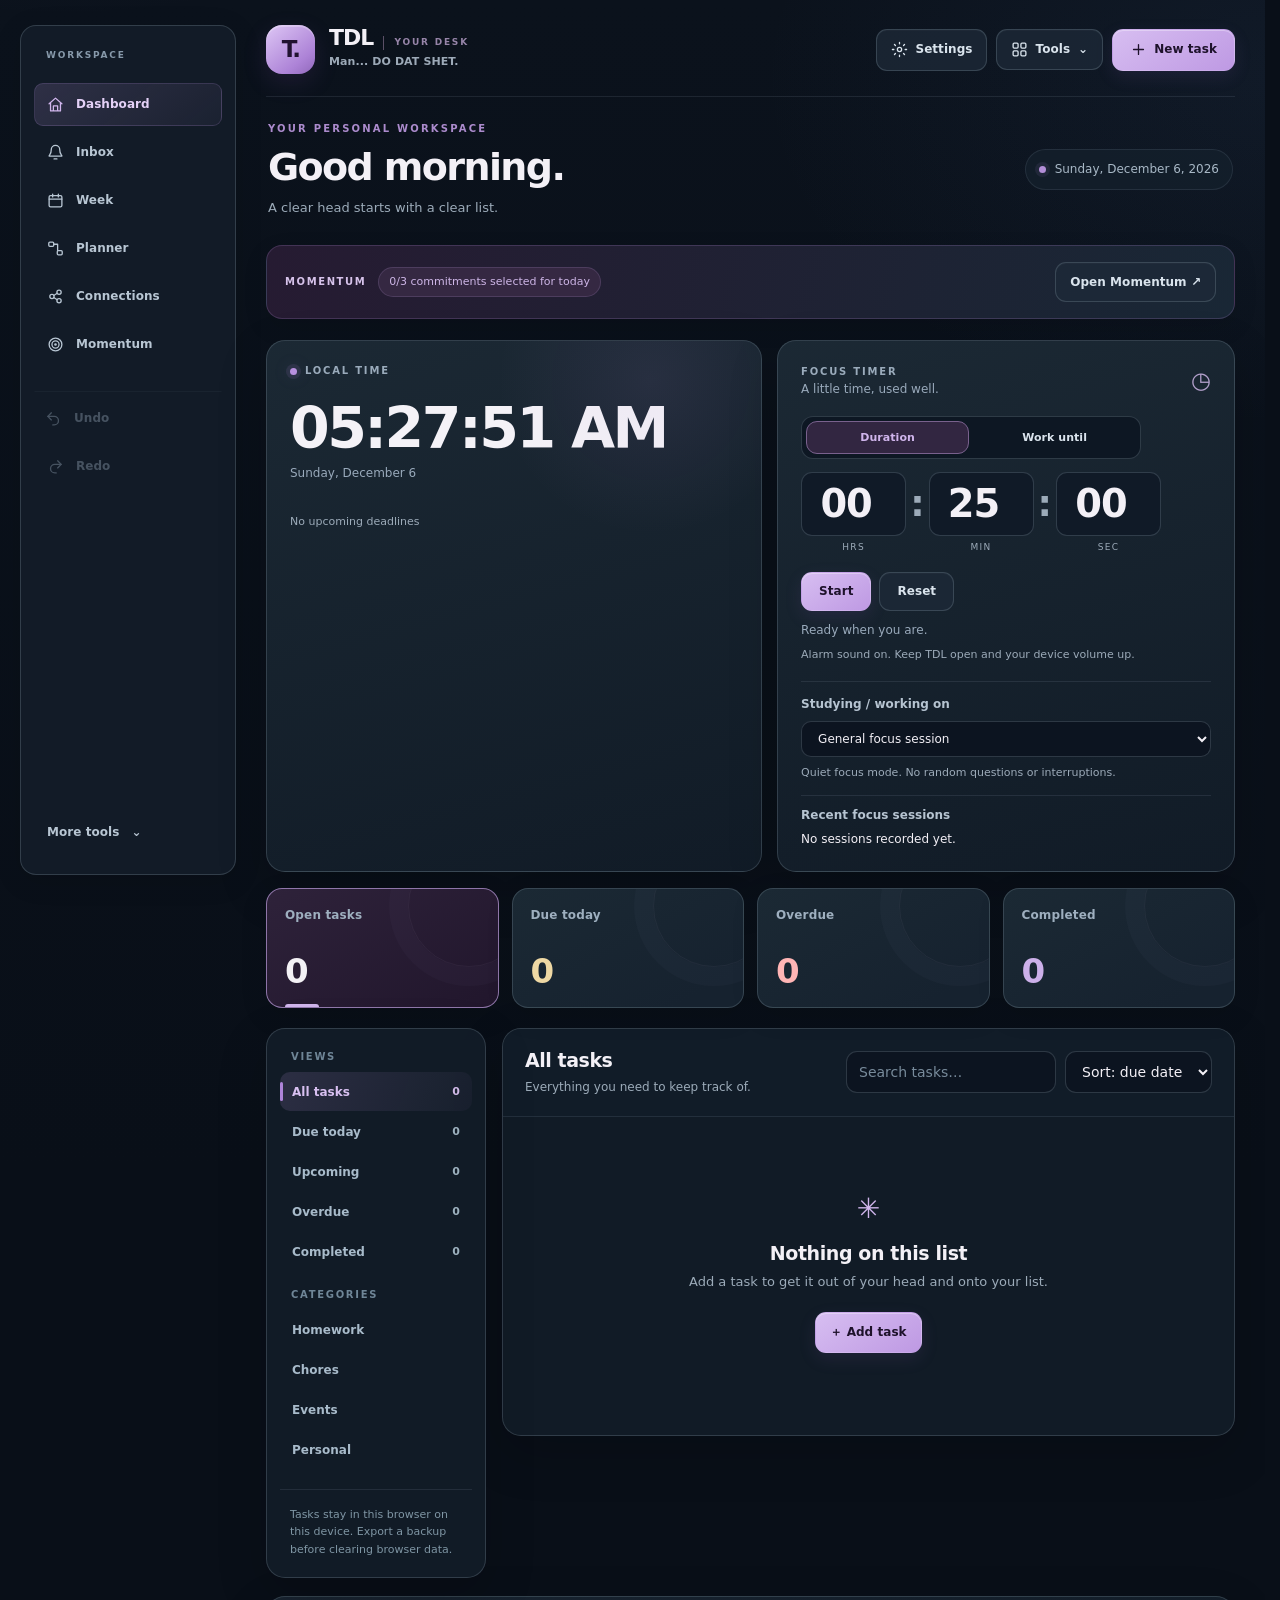
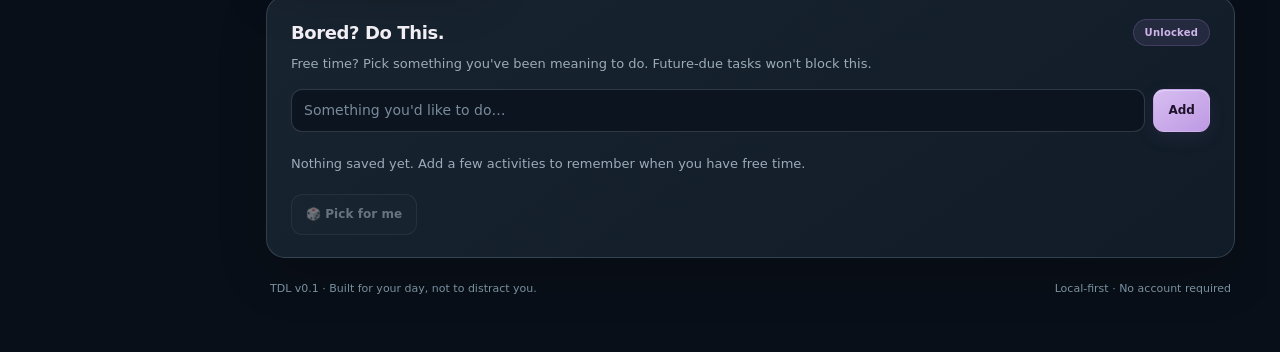
==== commit 53fad02c: "Fix deadline sorting and reminders, and preserve Momentum focus state" ====
--- a/app/index.html
+++ b/app/index.html
@@ -120,7 +120,7 @@
 function nextRepeatDate(date,repeat,anchorDay){var d=parseDate(date);if(!d)return "";if(repeat==="daily")d.setDate(d.getDate()+1);else if(repeat==="weekdays"){do{d.setDate(d.getDate()+1)}while(d.getDay()===0||d.getDay()===6)}else if(repeat==="weekly")d.setDate(d.getDate()+7);else if(repeat==="monthly"){var day=anchorDay||d.getDate();d.setDate(1);d.setMonth(d.getMonth()+1);var last=new Date(d.getFullYear(),d.getMonth()+1,0).getDate();d.setDate(Math.min(day,last))}else if(repeat==="yearly"){var month=d.getMonth(),day=anchorDay||d.getDate();d.setDate(1);d.setFullYear(d.getFullYear()+1);d.setMonth(month);d.setDate(Math.min(day,new Date(d.getFullYear(),month+1,0).getDate()))}else return "";return isoLocal(d)}
 function spawnNextOccurrence(t){if(!t.repeat||t.repeat==="none"||!t.dueDate)return;var series=t.seriesId||t.id,original=tasks.filter(function(x){return x.id===series||x.seriesId===series}).sort(function(a,b){return (a.dueDate||"").localeCompare(b.dueDate||"")})[0],anchor=t.repeatAnchorDay||(original&&Number((original.dueDate||"").slice(-2)))||Number(t.dueDate.slice(-2));var next=nextRepeatDate(t.dueDate,t.repeat,anchor);if(!next||t.repeatEnd&&next>t.repeatEnd)return;if(tasks.some(function(x){return (x.id===series||x.seriesId===series)&&x.dueDate===next}))return;tasks.push(Object.assign({},t,{id:window.crypto&&crypto.randomUUID?crypto.randomUUID():String(Date.now())+Math.random(),seriesId:series,repeatAnchorDay:anchor,dueDate:next,completed:false,subtasks:taskSubtasks(t).map(function(st){return {id:window.crypto&&crypto.randomUUID?crypto.randomUUID():String(Date.now())+Math.random(),title:st.title,completed:false}}),createdAt:Date.now(),updatedAt:Date.now()}))}
 function dateLabel(s){var d=parseDate(s);return d?d.toLocaleDateString(undefined,{month:"short",day:"numeric",year:d.getFullYear()!==new Date().getFullYear()?"numeric":undefined}):""}
-function dueAt(t){if(!t.dueDate)return null;var d=parseDate(t.dueDate);if(!d)return null;if(t.dueTime){var p=t.dueTime.split(":").map(Number);d.setHours(p[0]||0,p[1]||0,0,0)}else d.setHours(23,59,59,999);return d}function overdue(t){var due=dueAt(t);return !t.completed&&due&&due.getTime()<Date.now()}function dueToday(t){return !t.completed&&t.dueDate===today()}
+function dueAt(t){return window.TDLInputUtils.taskDeadline(t)}function deadlineRank(t){var due=dueAt(t);return due?due.getTime():Infinity}function overdue(t){var due=dueAt(t);return !t.completed&&due&&due.getTime()<Date.now()}function dueToday(t){return !t.completed&&t.dueDate===today()}
 function safeAssignmentUrl(s){try{var u=new URL(String(s||"").trim());return /^https?:$/.test(u.protocol)?u.href:""}catch(e){return ""}}
 function parseAssignment(text){var lines=text.trim().split(/\r?\n/).map(function(x){return x.trim()}).filter(Boolean),urlMatch=text.match(/https?:\/\/[^\s<>"']+/i),url=safeAssignmentUrl(urlMatch?urlMatch[0].replace(/[),.;]+$/,""):""),dueMatch=text.match(/\bdue\s*(?:date)?\s*[:\-]\s*([^\n]+)/i),due="",time="";if(dueMatch){var value=dueMatch[1],iso=value.match(/20\d{2}-\d{2}-\d{2}/);if(iso)due=iso[0];else{var d=new Date(value.replace(/\s+at\s+/i," "));if(!isNaN(d.getTime()))due=isoLocal(d)}var clock=value.match(/(\d{1,2}):(\d{2})\s*(am|pm)?/i);if(clock){var h=+clock[1],m=+clock[2];if(clock[3])h=h%12+(clock[3].toLowerCase()==="pm"?12:0);if(h<24&&m<60)time=String(h).padStart(2,"0")+":"+String(m).padStart(2,"0")}}var title=lines.find(function(x){return !/^https?:/i.test(x)&&!/^due\s*(date)?\s*[:\-]/i.test(x)&&x.length<=160})||"";return {title:title,url:url,due:due,time:time,notes:lines.filter(function(x){return x!==title&&!/^https?:/i.test(x)&&!/^due\s*(date)?\s*[:\-]/i.test(x)}).join("\n").slice(0,2000)}}
 function esc(s){return String(s==null?"":s).replace(/[&<>"']/g,function(c){return {"&":"&amp;","<":"&lt;",">":"&gt;",'"':"&quot;","'":"&#39;"}[c]})}
@@ -130,7 +130,7 @@
 function title(){if(category)return ({Homework:"Homework",Chore:"Chores",Event:"Events",Personal:"Personal"}[category]||category);return {all:"All tasks",today:"Due today",upcoming:"Upcoming",overdue:"Overdue",completed:"Completed"}[view]||"All tasks"}
 function categoryKey(name){return String(name||"Personal").trim().toLocaleLowerCase()}
 function priorityRank(value){return value==="high"?0:value==="low"?2:1}
-function getTasks(){var q=$("#search").value.trim().toLowerCase();var list=tasks.filter(function(t){if(category&&categoryKey(t.category)!==categoryKey(category))return false;if(!category){if(view==="today"&&!dueToday(t))return false;if(view==="upcoming"&&(t.completed||!t.dueDate||t.dueDate<=today()))return false;if(view==="overdue"&&!overdue(t))return false;if(view==="completed"&&!t.completed)return false;if(view!=="completed"&&view!=="overdue"&&t.completed)return false}return !q||[t.title,t.notes,t.category,t.priority].some(function(v){return String(v||"").toLowerCase().indexOf(q)!==-1})});var sort=$("#sort").value;if(view==="today"&&!category){list.sort(function(a,b){return dueAt(a).getTime()-dueAt(b).getTime()||(a.title||"").localeCompare(b.title||"")});return list}list.sort(function(a,b){if(sort==="newest")return (b.createdAt||0)-(a.createdAt||0);if(sort==="priority")return priorityRank(a.priority)-priorityRank(b.priority)||(a.dueDate||"9999").localeCompare(b.dueDate||"9999");return (a.completed-b.completed)||(a.dueDate||"9999").localeCompare(b.dueDate||"9999")||(priorityRank(a.priority)-priorityRank(b.priority))});return list}
+function getTasks(){var q=$("#search").value.trim().toLowerCase();var list=tasks.filter(function(t){if(category&&categoryKey(t.category)!==categoryKey(category))return false;if(!category){if(view==="today"&&!dueToday(t))return false;if(view==="upcoming"&&(t.completed||!t.dueDate||t.dueDate<=today()))return false;if(view==="overdue"&&!overdue(t))return false;if(view==="completed"&&!t.completed)return false;if(view!=="completed"&&view!=="overdue"&&t.completed)return false}return !q||[t.title,t.notes,t.category,t.priority].some(function(v){return String(v||"").toLowerCase().indexOf(q)!==-1})});var sort=$("#sort").value;list.sort(function(a,b){if(sort==="newest")return (b.createdAt||0)-(a.createdAt||0);if(sort==="priority")return priorityRank(a.priority)-priorityRank(b.priority)||(deadlineRank(a)-deadlineRank(b));return (a.completed-b.completed)||(deadlineRank(a)-deadlineRank(b))||(priorityRank(a.priority)-priorityRank(b.priority))});return list}
 function taskSubtasks(t){return Array.isArray(t.subtasks)?t.subtasks.filter(function(x){return x&&typeof x.title==="string"}):[]}
 var draftSubtasks=[];
 function fitSubtaskTitle(input){input.style.height="auto";input.style.height=Math.min(180,Math.max(54,input.scrollHeight))+"px"}
@@ -164,7 +164,7 @@
 function render(){refreshFocusTaskOptions();stats();renderCategoryNav();renderActivityBank();all("[data-stat-view]").forEach(function(b){b.classList.toggle("active",!category&&b.dataset.statView===view);b.setAttribute("aria-pressed",String(!category&&b.dataset.statView===view))});$("#listTitle").textContent=title();$("#subtitle").textContent=view==="today"?"Handle today's priorities.":view==="upcoming"?"What's coming up next.":view==="overdue"?"Tasks that have passed their due date.":view==="completed"?"A record of what you've finished.":category?"Tasks in this category.":"Everything you need to keep track of.";all(".nav").forEach(function(b){b.classList.toggle("active",(!category&&b.dataset.view===view)||(!!category&&b.dataset.category&&categoryKey(b.dataset.category)===categoryKey(category)))});var list=getTasks(),el=$("#taskList");if(!list.length){el.innerHTML='<div class="empty"><div style="font-size:28px">✳</div><h4>'+( $("#search").value.trim()?"No matching tasks":view==="completed"?"Nothing completed yet":"Nothing on this list")+'</h4><p>'+( $("#search").value.trim()?"Try a different search.":"Add a task to get it out of your head and onto your list.")+'</p><button class="btn primary" id="emptyAdd">＋ Add task</button></div>';$("#emptyAdd").addEventListener("click",function(){open()});return}el.innerHTML=list.map(function(t){var due=t.dueDate?'<span class="pill '+(overdue(t)?"overdue":dueToday(t)?"today":"")+'">'+(overdue(t)?"Overdue · ":dueToday(t)?"Today · ":"Due · ")+esc(dateLabel(t.dueDate))+(t.dueTime?" "+esc(t.dueTime):"")+"</span>":"";return '<article class="task '+(t.completed?"done":"")+'" data-id="'+esc(t.id)+'"><input class="check" type="checkbox" data-action="toggle" aria-label="Complete task" '+(t.completed?"checked":"")+'><div><div class="task-title">'+esc(t.title)+'</div>'+(t.notes?'<div class="notes">'+esc(t.notes)+"</div>":"")+(taskSubtasks(t).length?'<div class="subtask-progress">'+taskSubtasks(t).filter(function(x){return x.completed}).length+'/'+taskSubtasks(t).length+' steps completed</div><div class="subtasks">'+taskSubtasks(t).map(function(st){return '<label class="subtask-row '+(st.completed?"is-done":"")+'"><input type="checkbox" data-action="subtask-toggle" data-sub-id="'+esc(st.id)+'" '+(st.completed?"checked":"")+' '+(t.completed?"disabled":"")+'><span>'+esc(st.title)+'</span></label>'}).join("")+'</div>':"")+'<div class="meta"><span class="pill">'+esc(t.category||"Personal")+'</span><span class="pill '+esc(t.priority||"medium")+'">'+esc((t.priority||"medium").charAt(0).toUpperCase()+(t.priority||"medium").slice(1))+" priority</span>"+due+(safeAssignmentUrl(t.assignmentUrl)?'<a class="assignment-link" target="_blank" rel="noopener noreferrer" href="'+esc(safeAssignmentUrl(t.assignmentUrl))+'">↗ Open assignment</a>':"")+(t.repeat&&t.repeat!=="none"?'<span class="pill">↻ '+esc(({daily:"Daily",weekdays:"Weekdays",weekly:"Weekly",monthly:"Monthly",yearly:"Yearly"})[t.repeat]||t.repeat)+"</span>":"")+relationMeta(t)+"</div></div><div class=\"actions\"><button data-action=\"connections\" type=\"button\" aria-label=\"Open task connections\">↗ Links</button><button data-action=\"edit\" type=\"button\">Edit</button><button data-action=\"delete\" type=\"button\">Delete</button></div></article>" }).join("")}
 function open(t){taskLastFocus=document.activeElement;$("#taskSaveError").hidden=true;editing=t?t.id:null;$("#form").reset();$("#category").value="Personal";draftSubtasks=t?taskSubtasks(t).map(function(x){return Object.assign({},x)}):[];renderSubtaskEditor();$("#modalTitle").textContent=t?"Edit task":"Add a task";if(t){$("#title").value=t.title;$("#category").value=t.category||"Personal";$("#priority").value=t.priority||"medium";$("#due").value=t.dueDate||"";$("#time").value=t.dueTime||"";$("#notes").value=t.notes||"";$("#assignmentUrl").value=t.assignmentUrl||"";$("#repeat").value=t.repeat||"none";$("#repeatEnd").value=t.repeatEnd||""}$("#backdrop").classList.remove("hidden");fitSubtaskTitles();$("#title").focus()}
 function close(){ $("#backdrop").classList.add("hidden");editing=null;if(taskLastFocus&&taskLastFocus.focus)taskLastFocus.focus()}
-$("#form").addEventListener("submit",function(e){e.preventDefault();$("#taskSaveError").hidden=true;if($("#subtaskEntry").value.trim())addDraftSubtask();var name=$("#title").value.trim();if(!name)return;var old=tasks.find(function(t){return t.id===editing});var repeat=$("#repeat").value,repeatEnd=$("#repeatEnd").value;if(repeat!=="none"&&!$("#due").value){taskFormError("Recurring tasks need a due date.");return}if(repeat!=="none"&&repeatEnd&&repeatEnd<$("#due").value){taskFormError("Repeat end must be on or after the due date.");return}if($("#assignmentUrl").value.trim()&&!safeAssignmentUrl($("#assignmentUrl").value)){taskFormError("Invalid assignment URL");return}var item={id:editing||(window.crypto&&crypto.randomUUID?crypto.randomUUID():String(Date.now())+Math.random()),title:name,category:($("#category").value.trim()||"Personal"),priority:$("#priority").value,dueDate:$("#due").value,dueTime:$("#time").value,notes:$("#notes").value.trim(),subtasks:draftSubtasks.filter(function(x){return x.title.trim()}).map(function(x){return {id:x.id,title:x.title.trim(),completed:!!x.completed}}),assignmentUrl:safeAssignmentUrl($("#assignmentUrl").value),repeat:repeat,repeatEnd:repeat==="none"?"":repeatEnd,repeatAnchorDay:repeat==="none"?null:(old&&old.dueDate===$("#due").value&&old.repeatAnchorDay?old.repeatAnchorDay:Number($("#due").value.slice(-2))),seriesId:old?old.seriesId||old.id:null,completed:old?old.completed:false,createdAt:old?old.createdAt:Date.now(),updatedAt:Date.now()};if(old)tasks=tasks.map(function(t){return t.id===editing?item:t});else tasks.push(item);if(!save()){render();return}if(window.TDLCategories&&(!old||old.category!==item.category))window.TDLCategories.record(item.category);close();render();notify(old?"Task updated":"Task added")});
+$("#form").addEventListener("submit",function(e){e.preventDefault();$("#taskSaveError").hidden=true;if($("#subtaskEntry").value.trim())addDraftSubtask();var name=$("#title").value.trim();if(!name)return;var old=tasks.find(function(t){return t.id===editing});var repeat=$("#repeat").value,repeatEnd=$("#repeatEnd").value;if(repeat!=="none"&&!$("#due").value){taskFormError("Recurring tasks need a due date.");return}if(repeat!=="none"&&repeatEnd&&repeatEnd<$("#due").value){taskFormError("Repeat end must be on or after the due date.");return}if($("#assignmentUrl").value.trim()&&!safeAssignmentUrl($("#assignmentUrl").value)){taskFormError("Invalid assignment URL");return}if($("#due").value&&!dueAt({dueDate:$("#due").value,dueTime:$("#time").value})){taskFormError("Choose a valid local due date and time.");return}var item={id:editing||(window.crypto&&crypto.randomUUID?crypto.randomUUID():String(Date.now())+Math.random()),title:name,category:($("#category").value.trim()||"Personal"),priority:$("#priority").value,dueDate:$("#due").value,dueTime:$("#time").value,notes:$("#notes").value.trim(),subtasks:draftSubtasks.filter(function(x){return x.title.trim()}).map(function(x){return {id:x.id,title:x.title.trim(),completed:!!x.completed}}),assignmentUrl:safeAssignmentUrl($("#assignmentUrl").value),repeat:repeat,repeatEnd:repeat==="none"?"":repeatEnd,repeatAnchorDay:repeat==="none"?null:(old&&old.dueDate===$("#due").value&&old.repeatAnchorDay?old.repeatAnchorDay:Number($("#due").value.slice(-2))),seriesId:old?old.seriesId||old.id:null,completed:old?old.completed:false,createdAt:old?old.createdAt:Date.now(),updatedAt:Date.now()};if(old)tasks=tasks.map(function(t){return t.id===editing?item:t});else tasks.push(item);if(!save()){render();return}if(window.TDLCategories&&(!old||old.category!==item.category))window.TDLCategories.record(item.category);close();render();notify(old?"Task updated":"Task added")});
 $("#quickAdd").addEventListener("click",function(){$("#quickModal").classList.remove("hidden");$("#quickText").focus()});
 $("#quickCancel").addEventListener("click",function(){$("#quickModal").classList.add("hidden")});
 $("#quickParse").addEventListener("click",function(){var raw=$("#quickText").value;if(!raw.trim()){$("#quickStatus").textContent="Paste a link or text first.";return}var d=parseAssignment(raw);$("#quickModal").classList.add("hidden");open();$("#category").value="Homework";$("#title").value=d.title;$("#assignmentUrl").value=d.url;$("#due").value=d.due;$("#time").value=d.time;$("#notes").value=d.notes;notify("Review details before saving")});
